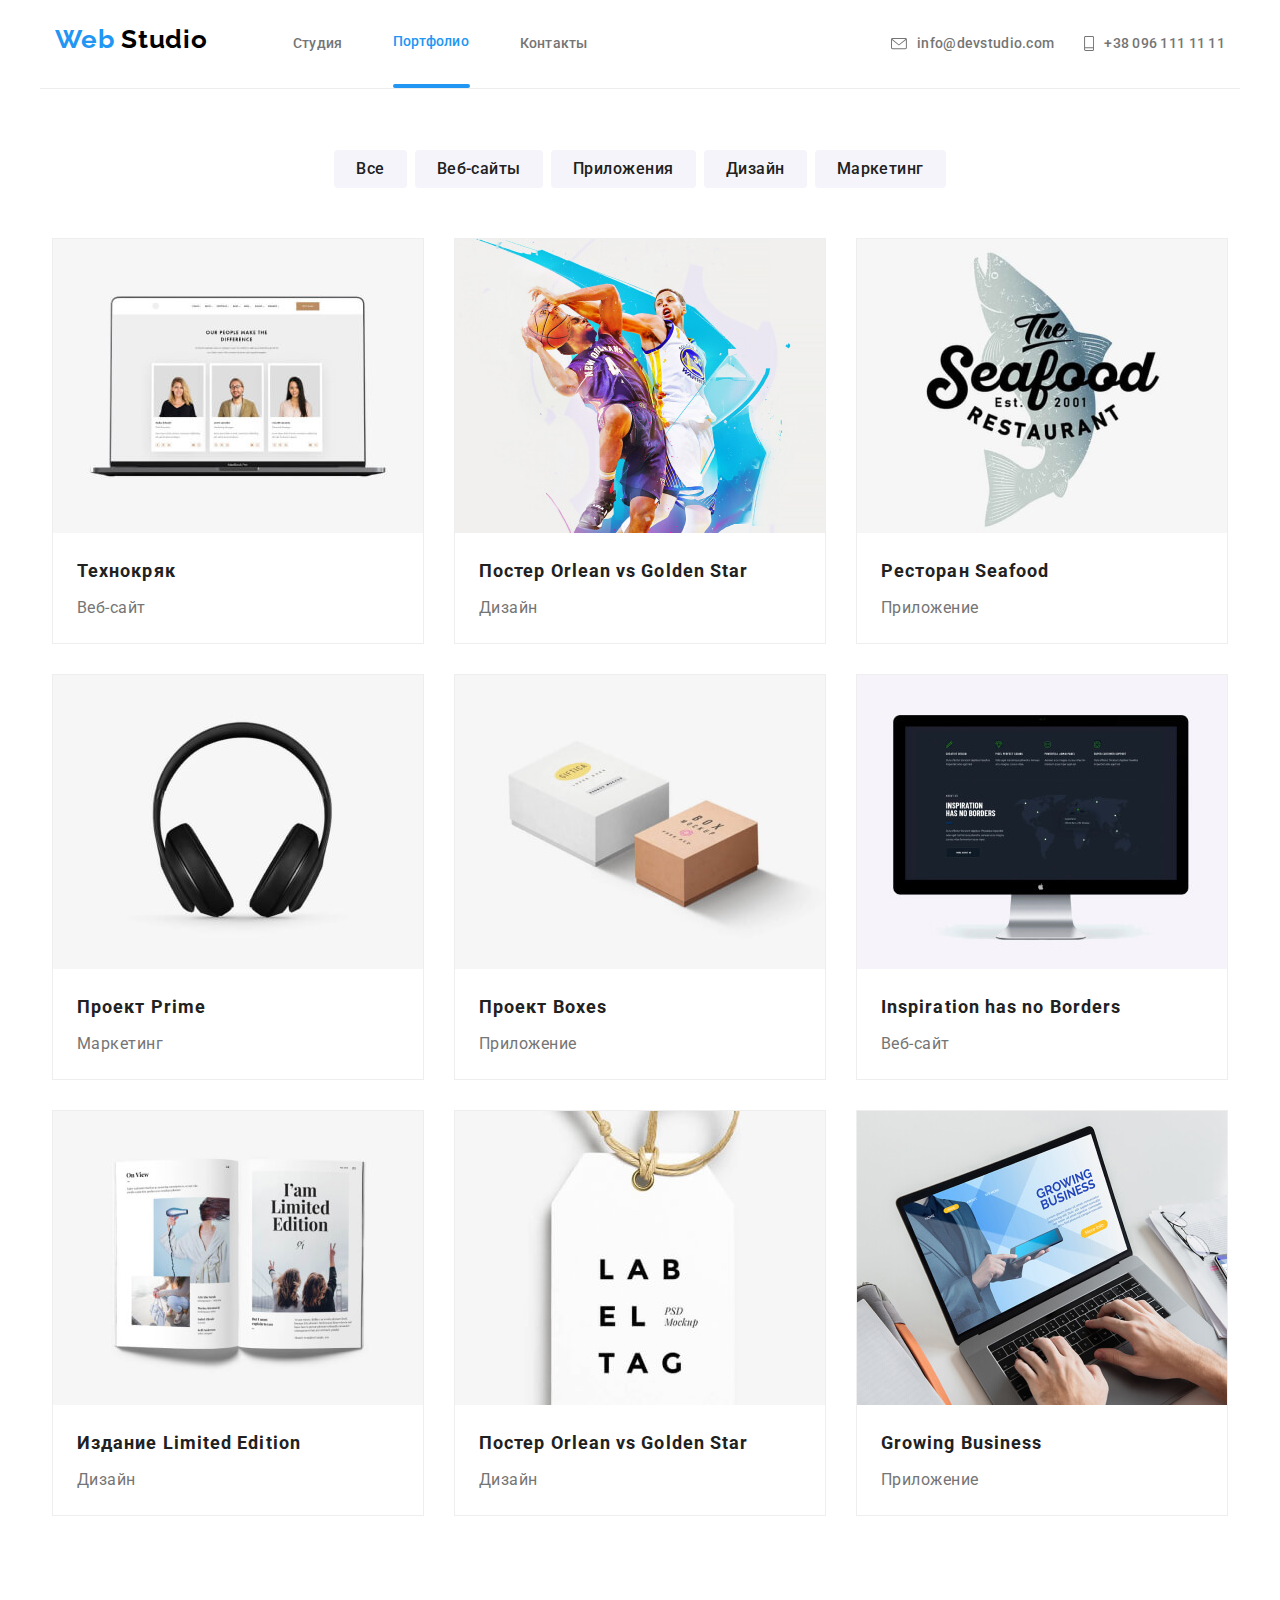
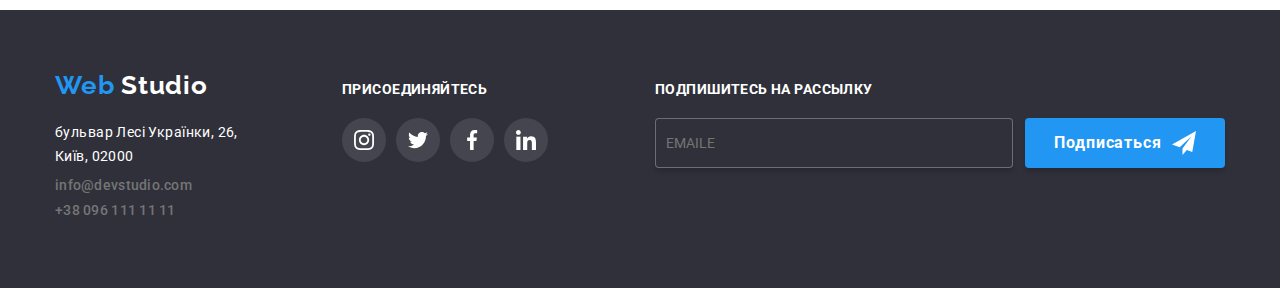
==== portfolio.html @ ce87b898 "Creating repositoty hw-08" ====
<!DOCTYPE html>
<html lang="en">
  <head>
    <meta charset="UTF-8" />
    <meta name="viewport" content="width=device-width, initial-scale=1.0" />
    <title>Document</title>
    <link
      href="https://fonts.googleapis.com/css2?family=Raleway:wght@700&family=Roboto:wght@400;500;700;900&display=swap"
      rel="stylesheet"
    />
    <link rel="stylesheet" href="./CSS/normalize.css" />
    <link rel="stylesheet" href="./CSS/maine.min.css" />
  </head>
  <body>
    <!--Шапка: Логотип, навігація, контакт email, тел-->
    <header>
      <!--навігація в шапці-->
      <div class="header-navigation">
        <nav class="navigation">
          <a
            class="header-logo link"
            aria-label="Логотип"
            href="./index.html"
            lang="en"
          >
            <span class="logo-web">Web</span> Studio</a
          >
          <ul class="navigation-list list">
            <li class="navigation-list-item">
              <a class="navigation-list-link link" href="./index.html"
                >Студия</a
              >
            </li>
            <li class="navigation-list-item navigation-line-portfolio">
              <a
                class="navigation-list-link link active"
                href="./portfolio.html"
                >Портфолио</a
              >
            </li>
            <li class="navigation-list-item">
              <a class="navigation-list-link link" href="#">Контакты</a>
            </li>
          </ul>
        </nav>

        <!--адреса контакт email, тел-->
        <div class="address-util">
          <address class="address">
            <ul class="address-list list">
              <li class="address-item">
                <a class="address-emaile link" href="mailto:info@devstudio.com">
                  <svg  class="address-emaile-svg" width="16" height="12">
                    <use href="./imeges/sprite.svg#icon-mail"></use>
                  </svg>info@devstudio.com</a
                ></a>
              </li> 
              <li class="address-item">
                <a class="address-tel link"href="tel:+380961111111"
                  > <svg class="address-tel-svg" width="10" height="15">
                    <use href="./imeges/sprite.svg#icon-phone-icon"  ></use>
                  </svg>+38 096 111 11 11</a
                >
              </li>
            </ul>
          </address>
        </div>
      </div>
    </header>
    <!--Портфоліо-->
    <main>
      <h1 hidden>Портфоліо</h1>
      <!--Портфоліо Кнопки навігації (ВСЕ,ВЕБ_САЙТ,Додатки,Дизайн,Маркетинг)-->
      <section class="div-portfolio-section">
        <!--<div>-->
        <h2 hidden>без значення</h2>
        <div class="portfolio-button">
          <nav>
            <ul class="portfolio-list-btn list">
              <li class="portfolio-list-item-btn">
                <button class="button-portfolio" type="button">Все</button>
              </li>
              <li class="portfolio-list-item-btn">
                <button class="button-portfolio" type="button">
                  Веб-сайты
                </button>
              </li>
              <li class="portfolio-list-item-btn">
                <button class="button-portfolio" type="button">
                  Приложения
                </button>
              </li>
              <li class="portfolio-list-item-btn">
                <button class="button-portfolio" type="button">Дизайн</button>
              </li>
              <li class="portfolio-list-item-btn">
                <button class="button-portfolio" type="button">
                  Маркетинг
                </button>
              </li>
            </ul>
          </nav>
        </div>
        <!--Портфоліо Список: (ВСЕ,ВЕБ_САЙТ,Додатки,Дизайн,Маркетинг) -->
        <div class="portfolio-div">
          <ul class="portfolio-list-works list">
            <li class="portfolio-works-item">
              <a class="portfolio-focus-item link" href="">
                <div class="effect-item-div">
                      <div class="effect-div">
                      <img class="img"
                      src="./imeges/Портфоліо/технокряк1.jpg"
                      alt="фото веб-сайту технокряк"
                      width="370"/>
                      <p class="text portfolio-effect-text">
                        Технокряк это современная площадка распространения
                        коронавируса. Компании используют эту платформу для цифрового
                        шпионажа и атак на защищённые сервера конкурентов.
                      </p>
                    </div>
                      <div class="portfolio-works-text">
                        <h3 class="portfolio-list-title">Технокряк</h3>
                        <p class="portfolio-text">Веб-сайт</p>
                      </div>
                </div>
              </a>
            </li>
            <li class="portfolio-works-item">
              <a class="portfolio-focus-item link" href="">
                <div class="effect-item-div">
                      <div class="effect-div">
                      <img class="img"
                      src="./imeges/Портфоліо/постер2.jpg"
                      alt="Фото постера баскетболістів"
                      width="370"/>
                      <p class="text portfolio-effect-text">
                        Технокряк это современная площадка распространения
                        коронавируса. Компании используют эту платформу для цифрового
                        шпионажа и атак на защищённые сервера конкурентов.
                      </p>
                    </div>
                      <div class="portfolio-works-text">
                  <h3 class="portfolio-list-title">Постер <span lang="en">Orlean vs Golden Star</span></h3>
                  <p class="portfolio-text">Дизайн</p>
                      </div>
                </div>
              </a>
            </li>
            <li class="portfolio-works-item">
              <a class="portfolio-focus-item link" href="">
                <div class="effect-item-div">
                      <div class="effect-div">
                      <img class="img"
                      src="./imeges/Портфоліо/ресторан3.jpg"
                      alt="фото веб-сайту технокряк"
                      width="370"/>
                      <p class="text portfolio-effect-text">
                        Технокряк это современная площадка распространения
                        коронавируса. Компании используют эту платформу для цифрового
                        шпионажа и атак на защищённые сервера конкурентов.
                      </p>
                    </div>
                      <div class="portfolio-works-text">
                  <h3 class="portfolio-list-title">
                    Ресторан <span lang="en">Seafood</span>
                  </h3>
                  <p class="portfolio-text">Приложение</p>
                </div>
                </div>
              </a>
            </li>
            <li class="portfolio-works-item">
              <a class="portfolio-focus-item link" href="">
                <div class="effect-item-div">
                      <div class="effect-div">
                      <img class="img"
                      src="./imeges/Портфоліо/prime4.jpg"
                      alt="фото веб-сайту технокряк"
                      width="370"/>
                      <p class="text portfolio-effect-text">
                        Технокряк это современная площадка распространения
                        коронавируса. Компании используют эту платформу для цифрового
                        шпионажа и атак на защищённые сервера конкурентов.
                      </p>
                    </div>
                      <div class="portfolio-works-text">
                  <h3 class="portfolio-list-title">
                    Проект <span lang="en">Prime</span>
                  </h3>
                  <p class="portfolio-text">Маркетинг</p>
                </div>

                </div>
              </a>
            </li>
            <li class="portfolio-works-item">
              <a class="portfolio-focus-item link" href="">
                <div class="effect-item-div">
                      <div class="effect-div">
                      <img class="img"
                      src="./imeges/Портфоліо/boxes5.jpg"
                      alt="фото веб-сайту технокряк"
                      width="370"/>
                      <p class="text portfolio-effect-text">
                        Технокряк это современная площадка распространения
                        коронавируса. Компании используют эту платформу для цифрового
                        шпионажа и атак на защищённые сервера конкурентов.
                      </p>
                    </div>
                <div class="portfolio-works-text">
                  <h3 class="portfolio-list-title">
                    Проект <span lang="en">Boxes</span>
                  </h3>
                  <p class="portfolio-text">Приложение</p>
                </div>
                </div>
              </a>
            </li>
            <li class="portfolio-works-item">
              <a class="portfolio-focus-item link" href="">
                <div class="effect-item-div">
                      <div class="effect-div">
                      <img class="img"
                      src="./imeges/Портфоліо/borders6.jpg"
                      alt="фото веб-сайту технокряк"
                      width="370"/>
                      <p class="text portfolio-effect-text">
                        Технокряк это современная площадка распространения
                        коронавируса. Компании используют эту платформу для цифрового
                        шпионажа и атак на защищённые сервера конкурентов.
                      </p>
                    </div>
                      <div class="portfolio-works-text">
                  <h3 class="portfolio-list-title" lang="en">
                    Inspiration has no Borders
                  </h3>
                  <p class="portfolio-text">Веб-сайт</p>
                </div>
                </div>
              </a>
            </li>
            <li class="portfolio-works-item">
              <a class="portfolio-focus-item link" href="">
                <div class="effect-item-div">
                      <div class="effect-div">
                      <img class="img"
                      src="./imeges/Портфоліо/limitededition7.jpg"
                      alt="фото веб-сайту технокряк"
                      width="370"/>
                      <p class="text portfolio-effect-text">
                        Технокряк это современная площадка распространения
                        коронавируса. Компании используют эту платформу для цифрового
                        шпионажа и атак на защищённые сервера конкурентов.
                      </p>
                    </div>
                      <div class="portfolio-works-text">
                  <h3 class="portfolio-list-title">
                    Издание <span lang="en">Limited Edition</span>
                  </h3>
                  <p class="portfolio-text">Дизайн</p>
                </div>
                </div>
              </a>
            </li>
            <li class="portfolio-works-item">
              <a class="portfolio-focus-item link" href="">
                <div class="effect-item-div">
                      <div class="effect-div">
                      <img class="img"
                      src="./imeges/Портфоліо/lab8.jpg"
                      alt="Фото постера баскетболістів"
                      width="370"/>
                      <p class="text portfolio-effect-text">
                        Технокряк это современная площадка распространения
                        коронавируса. Компании используют эту платформу для цифрового
                        шпионажа и атак на защищённые сервера конкурентов.
                      </p>
                    </div>
                      <div class="portfolio-works-text">
                  <h3 class="portfolio-list-title">Постер <span lang="en">Orlean vs Golden Star</span></h3>
                  <p class="portfolio-text">Дизайн</p>
                      </div>
                </div>
              </a>
            </li>
          <li class="portfolio-works-item">
              <a class="portfolio-focus-item link" href="">
                <div class="effect-item-div">
                      <div class="effect-div">
                      <img class="img"
                      src="./imeges/Портфоліо/growingbusiness9.jpg"
                      alt="Фото постера баскетболістів"
                      width="370"/>
                      <p class="text portfolio-effect-text">
                        Технокряк это современная площадка распространения
                        коронавируса. Компании используют эту платформу для цифрового
                        шпионажа и атак на защищённые сервера конкурентов.
                      </p>
                    </div>
                      <div class="portfolio-works-text">
                  <h3 class="portfolio-list-title" lang="en">
                    Growing Business
                  </h3>
                  <p class="portfolio-text">Приложение</p>
                      </div>
                </div>
              </a>
            </li>
          </ul>
        </div>
        <!--</div>-->
      </section>
    </main>
    <!--Footer: Лого, Адреса, Приєднуйтесь, Підписуйтесь-->
    <footer class="footer-container footer">
      <!--<div class="footer-container">-->
      <div class="footer-div-container">
        <div class="footer-div-address">
          <a
            class="footer-logo logo link"
            aria-label="Логотип"
            href="./index.html"
            lang="en"
          >
            <span class="logo-web">Web</span> Studio</a
          >
          <address>
            <ul class="list">
              <li>
                <a
                  class="footer-adres link"
                  href="https://goo.gl/maps/vcNtvVA37yMZbUhq6"
                  target="_blank"
                  >бульвар Лесі Українки, 26, Київ, 02000</a
                >
              </li>
              <li class="address-emaile-foote">
                <a class="address-emaile link" href="mailto:info@devstudio.com"
                  >info@devstudio.com</a
                >
              </li>
              <li>
                <a class="emaile address-tel link" href="tel:+380961111111"
                  >+38 096 111 11 11</a
                >
              </li>
            </ul>
          </address>
        </div>
        <div class="join-social-link">
          <b class="action">присоединяйтесь</b>
          <ul class="social-list list vidstan-icon-footer">
            <li class="social-list-item">
              <a
                class="solcial-link-item footer-icon-link link"
                aria-label="ссылка на инстаграм"
                href=""
              >
                <svg class="solcial-icon-svg" width="20px" height="20px">
                  <use href="./imeges/sprite.svg#icon-instagram"></use>
                </svg>
              </a>
            </li>
            <li class="social-list-item">
              <a
                class="solcial-link-item footer-icon-link link"
                aria-label="ссылка на твиттер" 
                href="#"
                ><svg class="solcial-icon-svg" width="20px" height="20px">
                  <use href="./imeges/sprite.svg#icon-twitter"></use>
                </svg></a>
            </li>
            <li class="social-list-item">
              <a
                class="solcial-link-item footer-icon-link link"
                aria-label="ссылка на фейсбук" 
                href="#"
                ><svg class="solcial-icon-svg" width="20px" height="20px">
                  <use href="./imeges/sprite.svg#icon-facebook"></use>
                </svg></a>
            </li>
            <li class="social-list-item">
              <a
                class="solcial-link-item footer-icon-link link"
                aria-label="ссылка на линкедин" 
                href="#"
                ><svg class="solcial-icon-svg" width="20px" height="20px">
                  <use href="./imeges/sprite.svg#icon-linkedin"></use>
                </svg></a>
            </li>
          </ul>
        </div>
        <div class="sign-up">
          <b class="action">Подпишитесь на рассылку</b>
          <div class="imput">
            <input
              type="text"
              name="email"
              class="footer-actions-input-text-emaile"
              placeholder="EMAILE"
            />
            <button class="footter-button button" type="submit">
              Подписаться 
              <svg class="solcial-icon-svg plane-icon-send" width="24px" height="24px">
                <use href="./imeges/sprite.svg#icon-planeiconsend"></use>
              </svg>
            </button>
          </div>
        </div>
      </div>
      <!--</div>-->
    </footer>
  </body>
</html>
---- CSS/maine.min.css ----
/*! normalize.css v8.0.1 | MIT License | github.com/necolas/normalize.css */html{line-height:1.15;-webkit-text-size-adjust:100%}body{margin:0}main{display:block}h1{font-size:2em;margin:0.67em 0}hr{box-sizing:content-box;height:0;overflow:visible}pre{font-family:monospace, monospace;font-size:1em}a{background-color:transparent}abbr[title]{border-bottom:none;text-decoration:underline;text-decoration:underline dotted}b,strong{font-weight:bolder}code,kbd,samp{font-family:monospace, monospace;font-size:1em}small{font-size:80%}sub,sup{font-size:75%;line-height:0;position:relative;vertical-align:baseline}sub{bottom:-0.25em}sup{top:-0.5em}img{border-style:none}button,input,optgroup,select,textarea{font-family:inherit;font-size:100%;line-height:1.15;margin:0}button,input{overflow:visible}button,select{text-transform:none}button,[type="button"],[type="reset"],[type="submit"]{-webkit-appearance:button}button::-moz-focus-inner,[type="button"]::-moz-focus-inner,[type="reset"]::-moz-focus-inner,[type="submit"]::-moz-focus-inner{border-style:none;padding:0}button:-moz-focusring,[type="button"]:-moz-focusring,[type="reset"]:-moz-focusring,[type="submit"]:-moz-focusring{outline:1px dotted ButtonText}fieldset{padding:0.35em 0.75em 0.625em}legend{box-sizing:border-box;color:inherit;display:table;max-width:100%;padding:0;white-space:normal}progress{vertical-align:baseline}textarea{overflow:auto}[type="checkbox"],[type="radio"]{box-sizing:border-box;padding:0}[type="number"]::-webkit-inner-spin-button,[type="number"]::-webkit-outer-spin-button{height:auto}[type="search"]{-webkit-appearance:textfield;outline-offset:-2px}[type="search"]::-webkit-search-decoration{-webkit-appearance:none}::-webkit-file-upload-button{-webkit-appearance:button;font:inherit}details{display:block}summary{display:list-item}template{display:none}[hidden]{display:none}html{box-sizing:border-box}*{border:none}*,*::before,*::after{box-sizing:inherit}*:hover,*:focus{transition:all 250ms linear}body{background-color:#ffffff;font-family:"Roboto",sans-serif;font-size:14px;color:#212121}ul{margin:0px;padding:0px}li{border:none}h1,h2,h3,h4,h5,h6{margin:0px}p{margin:0px}img{display:block}img{border:none}input,textarea{border:1px solid rgba(33,33,33,0.2);padding:unset;box-sizing:border-box;border-radius:4px;cursor:pointer}textarea{padding:15px}input:focus,textarea:focus{outline-color:#2196F3}.link{display:block;text-decoration:none}.list{list-style:none}.logo{font-weight:700;font-size:26px;line-height:1.19;letter-spacing:0.03em;color:#000000;transition:all 250ms linear}.img{display:block}.form{position:fixed;left:0;top:0;display:flex;justify-content:center;align-items:center;width:100%;height:100%;background-color:rgba(0,0,0,0.2);z-index:100}.modal-form{position:relative;padding:40px;width:528px;height:581px;background:#FFFFFF;box-shadow:0px 1px 3px rgba(0,0,0,0.12),0px 1px 1px rgba(0,0,0,0.14),0px 2px 1px rgba(0,0,0,0.2);border-radius:4px;display:flex;flex-direction:column;align-items:center;animation-name:modal-form-animation}.form-title{font-family:Roboto;font-style:normal;font-weight:bold;font-size:20px;line-height:23px;text-align:center;letter-spacing:0.03em;color:#212121;margin-bottom:30px}.form-input{padding-left:41px}.modal-form-list{width:448px}.modal-form-list:not(:last-child){margin-bottom:28px}.modal-form-list:last-child{margin-bottom:20px}.modal-form-list input{height:40px}.modal-form-list textarea{height:120px}.form-label{position:absolute;top:12px;left:42px;transition:250ms linear}.modal-form-list{position:relative}.form-svg{position:absolute;top:12px;left:19px;fill:#212121;transition:250ms linear}.form-svg{transition:250ms cubic-bezier(0.4, 0, 0.2, 1)}.label-comment{position:absolute;top:12px;left:16px;transition:250ms linear}.form-label{position:absolute;top:12px;left:42px;transition:250ms linear}.input-modal{width:100%;margin-right:auto;margin-left:auto}.form-accept{display:flex;align-items:center;display:flex;text-align:center;justify-content:center;margin-bottom:20px}.form-mark{margin-right:8px}.form-mark-text{font-family:Roboto;font-style:normal;font-weight:normal;font-size:14px;line-height:1.71;letter-spacing:0.03em;color:#757575}.btn-form{padding:10px 55px;background:#2196F3;box-shadow:0px 4px 4px rgba(0,0,0,0.15);border-radius:4px;font-family:Roboto;font-style:normal;font-weight:bold;font-size:16px;line-height:30px;display:flex;align-items:center;text-align:center;letter-spacing:0.06em;margin-right:auto;margin-left:auto;color:#FFFFFF;cursor:pointer}.btn-close{display:flex;position:absolute;height:30px;width:30px;top:14px;right:14px;border-color:#000000;background:#FFFFFF;border:1px solid rgba(0,0,0,0.1);box-sizing:border-box;border-radius:50px;justify-content:center;align-items:center;cursor:pointer;transition:250ms cubic-bezier(0.4, 0, 0.2, 1)}.btn-close:hover .close-svg,.btn-close:focus .close-svg{fill:#2196F3;transition:250ms linear}.close-svg{background-size:contain}.modal-form-list:hover .form-svg{fill:#2196F3;box-sizing:12px}.modal-form-list:hover input,.modal-form-list:hover textarea{border-color:#2196F3}.textarea-comment{padding:15px}.modal-form-list:hover label{color:#2196F3;top:-20px;left:16px}.form-input:focus+.form-label,.textarea-comment:focus+.label-comment,.form-input:not(:placeholder-shown)+.form-label,.textarea-comment:not(:placeholder-shown)+.label-comment{color:#2196F3;top:-20px;left:16px;box-sizing:12px}.form-input:focus ~ .form-svg{fill:#2196F3}.is-hidden{top:200px;visibility:hidden;opacity:0;pointer-events:none;transition:250ms cubic-bezier(0.4, 0, 0.2, 1)}.header-logo{font-family:"Raleway",sans-serif;font-weight:700;font-size:26px;line-height:1.19;letter-spacing:0.03em;color:#000000;margin-right:85px}.header-logo:hover,.header-logo:focus{color:#2196f3}.header-navigation{width:1200px;padding-left:15px;padding-right:15px;margin-left:auto;margin-right:auto;border-bottom:1px solid #ececec;align-items:center;justify-content:space-between;display:flex}.logo-web{color:#2196f3}.navigation-list-link,.address-tel,.address-emaile{font-weight:500;font-size:14px;font-style:normal;line-height:1.14;letter-spacing:0.02em;color:#757575}.address-tel,.address-emaile{display:flex;align-items:center;fill:#757575}.address-emaile:hover,.address-emaile:focus{color:#2196f3}.address-emaile:hover svg,.address-emaile:focus svg{fill:#2196f3}.address-tel:hover,.address-tel:focus{color:#2196f3}.address-tel:hover svg,.address-tel:focus svg{fill:#2196f3}.active{color:#2196f3}.navigation-line-studio::after{display:block;background-color:#2196f3;width:47px;height:4px;content:"";border-radius:2px;transition:all 250ms linear}.navigation-list-link{padding-top:34px;padding-bottom:34px}.navigation-list-link:hover,.navigation-list-link:focus{color:#2196f3}.navigation{display:flex;align-items:baseline}.navigation-list,.address-util,.address-list{display:flex;align-items:center}.navigation-list-item:not(:last-child){margin-right:50px}.address-item{display:flex;align-items:center}.address-item svg{margin-right:10px}.address-item:not(:last-child){margin-right:30px}.decorative-img{background-image:linear-gradient(to bottom, rgba(47,48,58,0.8), rgba(47,48,58,0.8)),url(../imeges/Header-img/Headerimg.jpg);max-width:1600px;height:600px;background-repeat:no-repeat;margin-right:auto;margin-left:auto}.container-h1{flex-grow:1;display:block;align-items:center;width:1200px;padding-left:15px;padding-right:15px;padding-top:200px;padding-bottom:200px;margin-left:auto;margin-right:auto}.container-h1 .maine-taitle{margin-bottom:30px;font-weight:900;font-size:44px;line-height:1.36;text-align:center;letter-spacing:0.06em;text-transform:uppercase;color:#fff}.container-h1 .button{margin-left:auto;margin-right:auto;margin:auto;display:flex;width:200px;height:50px;padding-top:0px;padding-bottom:00px;background:#2196f3;box-shadow:0px 4px 4px rgba(0,0,0,0.15);border-radius:4px;cursor:pointer;border:none;transition:all 250ms linear}.container-h1 .button:hover,.container-h1 .button:focus{background-color:#7ec0f7}.h1-slaider{background:rgba(47,48,58,0.8)}.text-button{font-weight:700;font-size:16px;line-height:1.88;letter-spacing:0.06em;display:flex;align-items:center;text-align:center;color:#fff;margin-left:auto;margin-right:auto;padding-top:10px;padding-bottom:10px}.satandards-items{font-weight:700;font-size:14px;line-height:1.14;letter-spacing:0.03em;text-transform:uppercase;margin-left:auto;margin-right:auto;margin-bottom:10px;color:--title-light-theme-color}.second-title{font-weight:700;font-size:36px;line-height:1.16;text-align:center;letter-spacing:0.03em;margin-bottom:50px;color:#212121}.standards-br-svg{display:inline-block;height:120px;width:270px;margin-bottom:30px;background-color:#f5f4fa}.standards-br-svg{display:flex;align-items:center;justify-content:center}.standards{padding-top:94px;padding-bottom:47px;width:1200px;padding-left:15px;padding-right:15px;margin-left:auto;margin-right:auto}.text{font-weight:400;font-size:14px;line-height:1.71;letter-spacing:0.03em;color:#757575;width:270px}.list-standards{display:flex}.standards-list-item:not(:last-child){margin-right:30px}.standards-img{width:270px;height:120px;left:215px;top:774px;background:#f5f4fa;border-radius:4px;padding:25px 100px;margin-bottom:30px}.projects-satandards-items{padding-top:27px;padding-bottom:27px;background:rgba(47,48,58,0.8);text-align:center;text-transform:uppercase;color:#fff}.studio-effect-text-div{position:relative;overflow:hidden}.studio-effect-text{position:absolute;bottom:0%;left:0%;width:370px;height:70px;padding-top:27px;padding-bottom:27px;padding-left:83px;padding-right:82px;font-family:Roboto;font-style:normal;font-weight:600;font-size:14px;line-height:1.14;text-align:center;letter-spacing:0.03em;text-transform:uppercase;color:#fff;opacity:1;transition:all 250ms linear}.projects{width:1200px;padding-top:47px;padding-bottom:94px;padding-left:15px;padding-right:15px;margin-left:auto;margin-right:auto}.projects .list{display:flex}.list-img:not(:last-child){margin-right:30px}.manager-name{font-weight:500;font-size:16px;line-height:1.19;text-align:center;letter-spacing:0.03em;color:#212121;margin-bottom:10px}.profesion{font-weight:normal;font-size:16px;line-height:1.19;text-align:center;letter-spacing:0.03em;color:#757575}.solcial-link-item{display:block;width:44px;height:44px;padding:12px;border-radius:50%;cursor:pointer;transition:all 250ms linear}.solcial-link-item:hover,.solcial-link-item:focus{background-color:#2196f3}.solcial-link-item:hover .solcial-icon-svg,.solcial-link-item:focus{fill:#fff}.solcial-link-item:focus .solcial-icon-svg{fill:#fff}.solcial-icon-svg{fill:#afb1b8}.our-team-section{background:#f5f4fa}.our-team-section .our-team{width:1200px;padding-top:94px;padding-bottom:94px;padding-right:15px;padding-left:15px;margin-right:auto;margin-left:auto}.our-team-section .our-team-list{display:flex}.our-team-list-item{width:270px;background:#ffffff;box-shadow:0px 2px 1px rgba(0,0,0,0.2),0px 1px 1px rgba(0,0,0,0.14),0px 1px 3px rgba(0,0,0,0.12);border-radius:0px 0px 4px 4px}.our-team-list-item:not(:last-child){margin-right:30px}.our-team-list-item img{margin-bottom:0px}.our-team-list-container{background-color:#ffffff;border-radius:0px 0px 4px 4px;padding-top:30px;padding-bottom:24px}.social-list{display:flex;margin-top:16px;margin-right:32px;margin-left:32px}.social-list-item:not(:last-child){margin-right:10px}.regular-customers{width:1200px;padding-top:94px;padding-bottom:94px;padding-left:15px;padding-right:15px;margin-left:auto;margin-right:auto}.regular-customers svg{fill:#afb1b8;transition:all 250ms linear}.regular-customers-list-item{display:flex}.regular-customers-list-item li{width:170px;height:90px;border:1px solid #afb1b8;border-radius:4px;display:flex;align-items:center;justify-content:center}.regular-customers-list-item li:not(:last-child){margin-right:30px}.regular-customers-dr{border:1px solid #afb1b8;border-radius:4px;display:flex;align-items:center;justify-content:center;width:170px;height:90px;transition:all 250ms linear}.regular-customers-dr:hover,.regular-customers-dr:focus{border-color:#2196f3}.regular-customers-dr:hover .regular-customers-svg,.regular-customers-dr:focus .regular-customers-svg{fill:#2196f3}.regular-customers-link:focus .regular-customers-dr{border-color:#2196f3}.regular-customers-link:focus .regular-customers-svg{fill:#2196f3}.div-portfolio-section{width:1176px;padding-top:61px;padding-bottom:94px;padding-right:15px;padding-left:15px;margin-right:auto;margin-left:auto;box-sizing:content-box}.portfolio-button{margin-bottom:50px}.portfolio-list-btn{display:flex;justify-content:center}.portfolio-list-item-btn:not(:last-child){margin-right:8px}.portfolio-list-works{display:flex;flex-wrap:wrap}.portfolio-works-item{width:372px;margin-right:30px;margin-bottom:30px;background:#ffffff;border:1px solid #eeeeee;box-sizing:border-box}.portfolio-works-item a:hover,.portfolio-works-item a:focus{box-shadow:1px 4px 6px rgba(0,0,0,0.16),0px 4px 4px rgba(0,0,0,0.06),0px 1px 1px rgba(0,0,0,0.12)}.portfolio-works-item:nth-child(3n){margin-right:0px}.portfolio-works-item:nth-last-child(-n+3){margin-bottom:0px}.portfolio-works-text{padding-top:20px;padding-right:24px;padding-bottom:20px;padding-left:24px}.navigation-line-portfolio::after{display:block;background-color:#2196f3;width:77px;height:4px;content:"";border-radius:2px;transition:all 250ms linear}.portfolio-effect-text{position:absolute;top:100%;left:0%;width:100%;height:100%;padding-top:63px;padding-bottom:63px;padding-left:24px;padding-right:24px;font-family:Roboto;font-style:normal;font-weight:normal;font-size:18px;line-height:1.56;letter-spacing:0.03em;opacity:0;transition:all 250ms linear;color:#fff}.effect-div{position:relative;overflow:hidden}.effect-item-div:hover .portfolio-effect-text{opacity:1;top:0;background-color:rgba(33,150,243,0.9)}.portfolio-focus-item:focus .portfolio-effect-text{opacity:1;top:0;background-color:rgba(33,150,243,0.9)}.button-portfolio{font-weight:500;font-size:16px;line-height:1.63;text-align:center;letter-spacing:0.03em;border:none;background:#f5f4fa;border-radius:4px;color:#212121;transition:all 250ms linear;cursor:pointer;padding-top:6px;padding-right:22px;padding-bottom:6px;padding-left:22px}.button-portfolio:hover,.button-portfolio:focus{color:#fff;background-color:#2196f3;box-shadow:0px 4px 4px rgba(0,0,0,0.25)}.portfolio-list-title{font-weight:700;font-size:18px;line-height:2;letter-spacing:0.06em;margin-bottom:4px;color:#212121}.portfolio-text{font-weight:400;font-size:16px;line-height:30px;letter-spacing:0.03em;color:#757575}.portfolio-item .text{font-size:18px;line-height:1.56;letter-spacing:0.03em;color:#ffffff}.footer-container{background:#2f303a}.footer-container .footer-logo{margin-bottom:20px}.footer-container .footer-div-container{width:1200px;padding-top:60px;padding-bottom:60px;padding-left:15px;padding-right:15px;margin-left:auto;margin-right:auto;align-items:baseline;display:flex}.footer-container .footer-div-address{display:flex;flex-direction:column;margin-right:69px}.footer-container .footer-adres{font-style:normal;font-weight:normal;font-size:14px;margin-bottom:9px;line-height:1.71;letter-spacing:0.03em;color:#fff}.footer-container .footer-adres:hover,.footer-container .footer-adres:focus{color:#2196f3}.footer-container a{margin-bottom:9px}.footer-social-list{display:flex;margin-top:20px}.join-social-link{margin-right:94px}.join-social-link ul{margin-left:0px;margin-right:0px}.join-social-link .solcial-icon-svg{fill:#fff}.action{display:block;width:219px;height:16px;margin-bottom:20px}.sign-up{width:570px;height:86px;margin-left:auto}.imput{display:flex}.imput .footer-actions-input-text-emaile{width:358px;height:50px;left:815px;top:2779px;border:1px solid rgba(255,255,255,0.3);box-sizing:border-box;box-shadow:0px 4px 4px rgba(0,0,0,0.15);border-radius:4px;background:#2f303a;margin-right:12px;padding:10px;color:rgba(255,255,255,0.6);cursor:pointer}.imput .footter-button{width:200px;height:50px;left:1185px;top:2779px;background:#2196f3;box-shadow:0px 4px 4px rgba(0,0,0,0.15);border-radius:4px;display:flex;align-items:center;justify-content:center}.imput .button{font-weight:700;font-size:16px;line-height:1.87;display:flex;align-items:center;text-align:center;letter-spacing:0.06em;border:none;box-shadow:0px 4px 4px rgba(0,0,0,0.15);border-radius:4px;color:#fff;background:#2196f3}.imput .button:hover,.imput .button:focus{background-color:#7ec0f7}.imput .plane-icon-send{margin-left:10px}.footer-icon-link{display:inline-block;height:44px;width:44px;background-color:rgba(255,255,255,0.1);background-size:20px;background-repeat:no-repeat;background-position:center;border-radius:50%;cursor:pointer}.footer-container .logo-Web{color:#2196f3}.footer-container .logo{font-family:"Raleway",sans-serif;color:#ffffff}.footer-container .logo:hover,.footer-container .logofocus{color:#2196f3}.action{font-weight:700;font-size:14px;line-height:1.14;letter-spacing:0.03em;text-transform:uppercase;color:#fff}.action:hover,.action:focus{color:#2196f3}
/*# sourceMappingURL=maine.min.css.map */
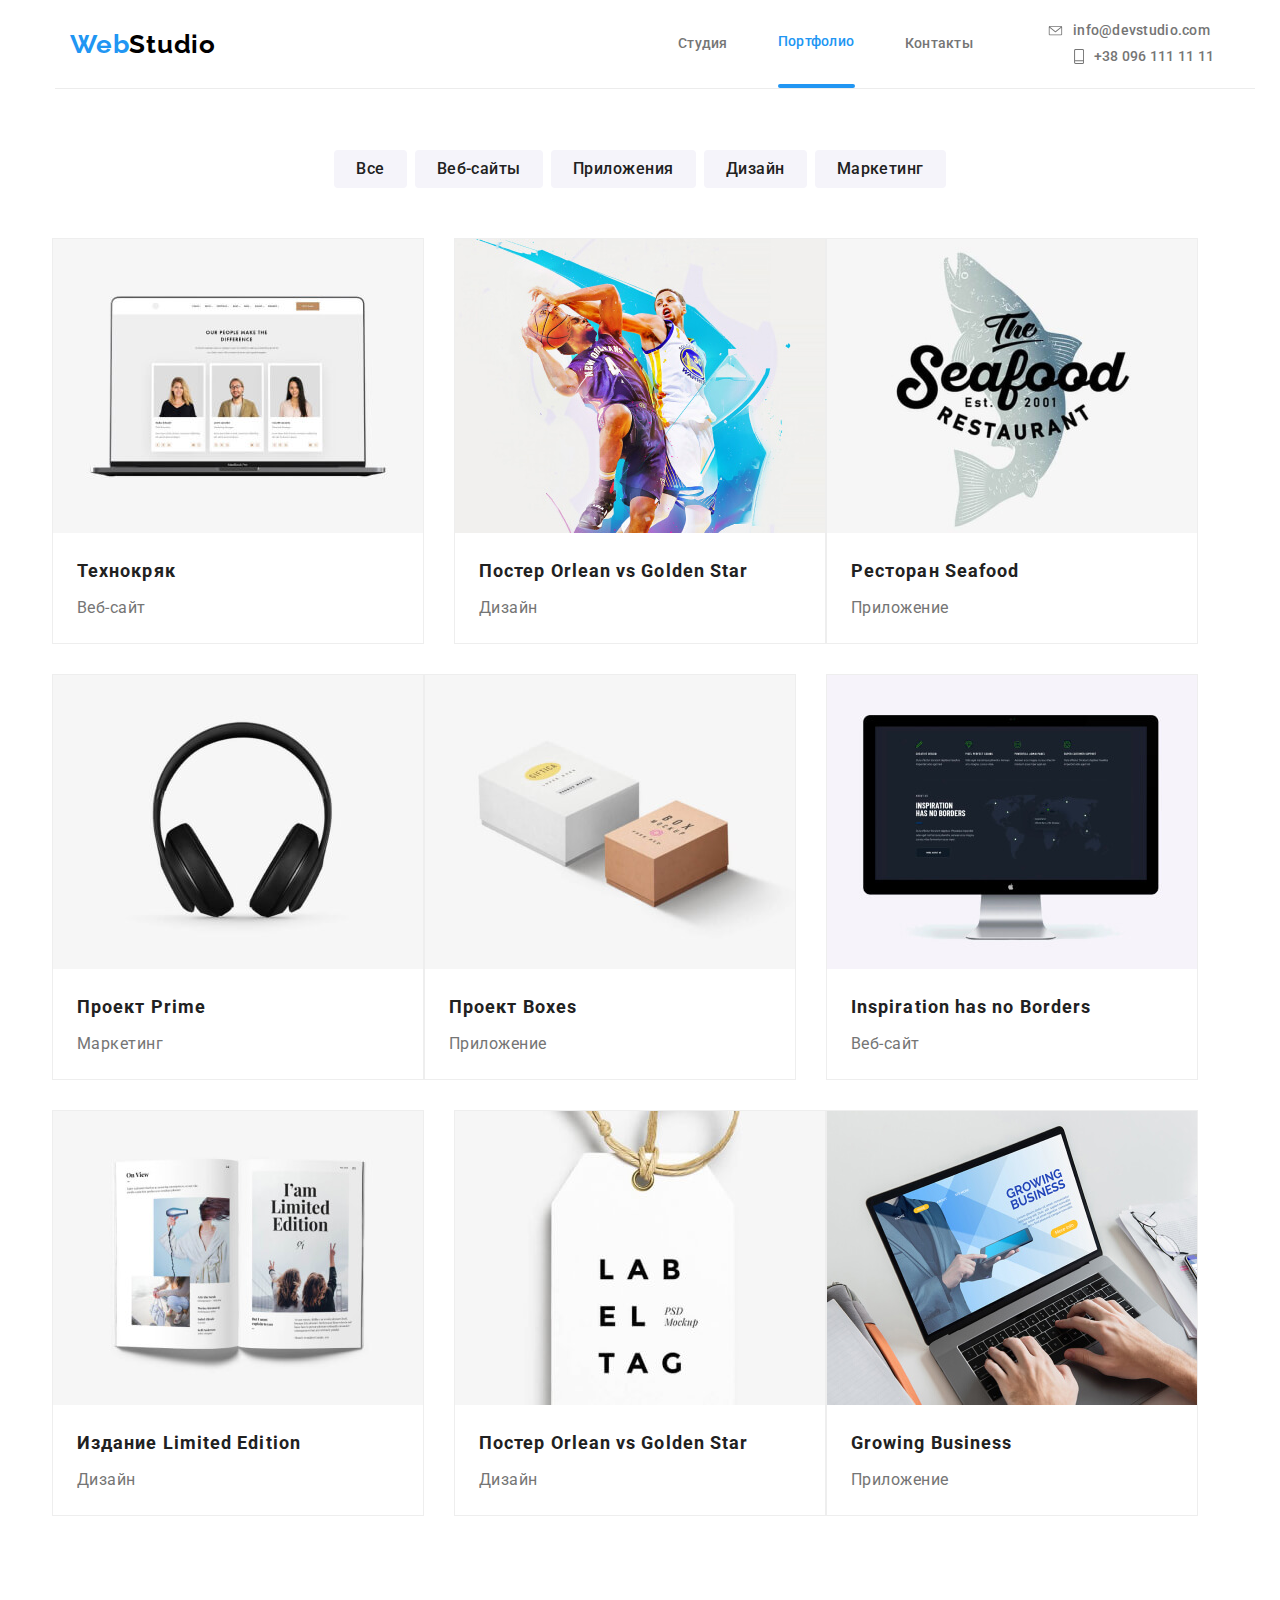
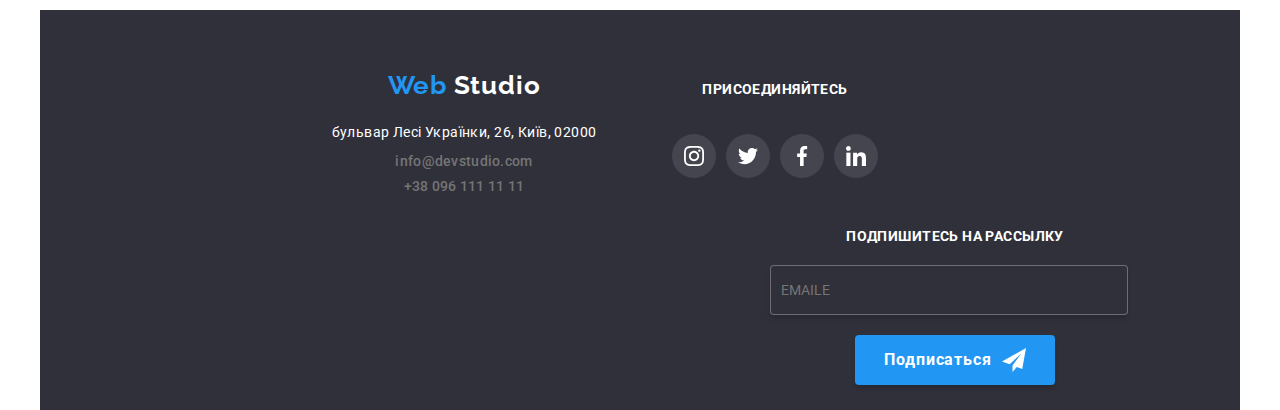
==== commit 2fe0fb41: "prabobli don" ====
--- a/portfolio.html
+++ b/portfolio.html
@@ -10,21 +10,34 @@
     />
     <link rel="stylesheet" href="./CSS/normalize.css" />
     <link rel="stylesheet" href="./CSS/maine.min.css" />
+    <style>
+      html {overflow-x: hidden;}
+  </style>
   </head>
   <body>
     <!--Шапка: Логотип, навігація, контакт email, тел-->
-    <header>
+
+    <header class="container">
       <!--навігація в шапці-->
       <div class="header-navigation">
+        <div class="logo-container">
+        <a
+        class="header-logo link"
+        aria-label="Логотип"
+        href="./index.html"
+        lang="en"
+       >
+        <span class="logo-web">Web</span> Studio</a
+       >
+      </div>
+      <button type="button" class="menu-btn" aria-expanded="true" aria-controls="menu-wrapper" data-menu-button>
+        <svg width="40" height="40">
+          <use class="icon-burger" href="./imeges/sprite.svg#icon-icon-menu-burger"></use>
+          <use class="icon-close" href="./imeges/sprite.svg#icon-close-burger"></use>
+        </svg>
+      </button>
+      <div class="menu-wrapper" data-menu>
         <nav class="navigation">
-          <a
-            class="header-logo link"
-            aria-label="Логотип"
-            href="./index.html"
-            lang="en"
-          >
-            <span class="logo-web">Web</span> Studio</a
-          >
           <ul class="navigation-list list">
             <li class="navigation-list-item">
               <a class="navigation-list-link link" href="./index.html"
@@ -32,9 +45,7 @@
               >
             </li>
             <li class="navigation-list-item navigation-line-portfolio">
-              <a
-                class="navigation-list-link link active"
-                href="./portfolio.html"
+              <a class="navigation-list-link link active" href="./portfolio.html"
                 >Портфолио</a
               >
             </li>
@@ -49,24 +60,29 @@
           <address class="address">
             <ul class="address-list list">
               <li class="address-item">
-                <a class="address-emaile link" href="mailto:info@devstudio.com">
-                  <svg  class="address-emaile-svg" width="16" height="12">
+                <a class="address-emaile link" href="mailto:info@devstudio.com"
+                  ><svg class="address-emaile-svg" width="15" height="10">
                     <use href="./imeges/sprite.svg#icon-mail"></use>
-                  </svg>info@devstudio.com</a
-                ></a>
-              </li> 
+                  </svg>
+                  info@devstudio.com</a
+                >
+              </li>
               <li class="address-item">
-                <a class="address-tel link"href="tel:+380961111111"
-                  > <svg class="address-tel-svg" width="10" height="15">
-                    <use href="./imeges/sprite.svg#icon-phone-icon"  ></use>
-                  </svg>+38 096 111 11 11</a
+                <a class="address-tel link" href="tel:+380961111111"
+                  ><svg class="address-tel-svg" width="10" height="15">
+                    <use href="./imeges/sprite.svg#icon-phone-icon"></use>
+                  </svg>
+                  +38 096 111 11 11</a
                 >
               </li>
             </ul>
           </address>
         </div>
       </div>
+      </div>
     </header>
+
+   
     <!--Портфоліо-->
     <main>
       <h1 hidden>Портфоліо</h1>
@@ -312,7 +328,7 @@
       </section>
     </main>
     <!--Footer: Лого, Адреса, Приєднуйтесь, Підписуйтесь-->
-    <footer class="footer-container footer">
+    <footer class="footer-container footer container">
       <!--<div class="footer-container">-->
       <div class="footer-div-container">
         <div class="footer-div-address">
@@ -324,7 +340,7 @@
           >
             <span class="logo-web">Web</span> Studio</a
           >
-          <address>
+          <address class="footer-address">
             <ul class="list">
               <li>
                 <a
@@ -334,7 +350,7 @@
                   >бульвар Лесі Українки, 26, Київ, 02000</a
                 >
               </li>
-              <li class="address-emaile-foote">
+              <li class="address-emaile-footer">
                 <a class="address-emaile link" href="mailto:info@devstudio.com"
                   >info@devstudio.com</a
                 >
@@ -364,34 +380,32 @@
             <li class="social-list-item">
               <a
                 class="solcial-link-item footer-icon-link link"
-                aria-label="ссылка на твиттер" 
+                aria-label="ссылка на твиттер"
                 href="#"
                 ><svg class="solcial-icon-svg" width="20px" height="20px">
-                  <use href="./imeges/sprite.svg#icon-twitter"></use>
-                </svg></a>
+                  <use href="./imeges/sprite.svg#icon-twitter"></use></svg></a>
             </li>
             <li class="social-list-item">
               <a
                 class="solcial-link-item footer-icon-link link"
-                aria-label="ссылка на фейсбук" 
+                aria-label="ссылка на фейсбук"
                 href="#"
                 ><svg class="solcial-icon-svg" width="20px" height="20px">
-                  <use href="./imeges/sprite.svg#icon-facebook"></use>
-                </svg></a>
+                  <use href="./imeges/sprite.svg#icon-facebook"></use></svg></a>
             </li>
             <li class="social-list-item">
               <a
                 class="solcial-link-item footer-icon-link link"
-                aria-label="ссылка на линкедин" 
+                aria-label="ссылка на линкедин"
                 href="#"
                 ><svg class="solcial-icon-svg" width="20px" height="20px">
-                  <use href="./imeges/sprite.svg#icon-linkedin"></use>
-                </svg></a>
+                  <use href="./imeges/sprite.svg#icon-linkedin"></use></svg></a>
             </li>
           </ul>
         </div>
         <div class="sign-up">
           <b class="action">Подпишитесь на рассылку</b>
+          <form class="imput-footer">
           <div class="imput">
             <input
               type="text"
@@ -400,15 +414,22 @@
               placeholder="EMAILE"
             />
             <button class="footter-button button" type="submit">
-              Подписаться 
-              <svg class="solcial-icon-svg plane-icon-send" width="24px" height="24px">
+              Подписаться
+              <svg
+                class="effect-div plane-icon-send"
+                width="24px"
+                height="24px"
+              >
                 <use href="./imeges/sprite.svg#icon-planeiconsend"></use>
               </svg>
             </button>
+          </form>
           </div>
         </div>
       </div>
-      <!--</div>-->
     </footer>
+
+    <script src="./js/menu.js"></script>
+
   </body>
 </html>
--- a/CSS/maine.min.css
+++ b/CSS/maine.min.css
@@ -1,2 +1,2 @@
-/*! normalize.css v8.0.1 | MIT License | github.com/necolas/normalize.css */html{line-height:1.15;-webkit-text-size-adjust:100%}body{margin:0}main{display:block}h1{font-size:2em;margin:0.67em 0}hr{box-sizing:content-box;height:0;overflow:visible}pre{font-family:monospace, monospace;font-size:1em}a{background-color:transparent}abbr[title]{border-bottom:none;text-decoration:underline;text-decoration:underline dotted}b,strong{font-weight:bolder}code,kbd,samp{font-family:monospace, monospace;font-size:1em}small{font-size:80%}sub,sup{font-size:75%;line-height:0;position:relative;vertical-align:baseline}sub{bottom:-0.25em}sup{top:-0.5em}img{border-style:none}button,input,optgroup,select,textarea{font-family:inherit;font-size:100%;line-height:1.15;margin:0}button,input{overflow:visible}button,select{text-transform:none}button,[type="button"],[type="reset"],[type="submit"]{-webkit-appearance:button}button::-moz-focus-inner,[type="button"]::-moz-focus-inner,[type="reset"]::-moz-focus-inner,[type="submit"]::-moz-focus-inner{border-style:none;padding:0}button:-moz-focusring,[type="button"]:-moz-focusring,[type="reset"]:-moz-focusring,[type="submit"]:-moz-focusring{outline:1px dotted ButtonText}fieldset{padding:0.35em 0.75em 0.625em}legend{box-sizing:border-box;color:inherit;display:table;max-width:100%;padding:0;white-space:normal}progress{vertical-align:baseline}textarea{overflow:auto}[type="checkbox"],[type="radio"]{box-sizing:border-box;padding:0}[type="number"]::-webkit-inner-spin-button,[type="number"]::-webkit-outer-spin-button{height:auto}[type="search"]{-webkit-appearance:textfield;outline-offset:-2px}[type="search"]::-webkit-search-decoration{-webkit-appearance:none}::-webkit-file-upload-button{-webkit-appearance:button;font:inherit}details{display:block}summary{display:list-item}template{display:none}[hidden]{display:none}html{box-sizing:border-box}*{border:none}*,*::before,*::after{box-sizing:inherit}*:hover,*:focus{transition:all 250ms linear}body{background-color:#ffffff;font-family:"Roboto",sans-serif;font-size:14px;color:#212121}ul{margin:0px;padding:0px}li{border:none}h1,h2,h3,h4,h5,h6{margin:0px}p{margin:0px}img{display:block}img{border:none}input,textarea{border:1px solid rgba(33,33,33,0.2);padding:unset;box-sizing:border-box;border-radius:4px;cursor:pointer}textarea{padding:15px}input:focus,textarea:focus{outline-color:#2196F3}.link{display:block;text-decoration:none}.list{list-style:none}.logo{font-weight:700;font-size:26px;line-height:1.19;letter-spacing:0.03em;color:#000000;transition:all 250ms linear}.img{display:block}.form{position:fixed;left:0;top:0;display:flex;justify-content:center;align-items:center;width:100%;height:100%;background-color:rgba(0,0,0,0.2);z-index:100}.modal-form{position:relative;padding:40px;width:528px;height:581px;background:#FFFFFF;box-shadow:0px 1px 3px rgba(0,0,0,0.12),0px 1px 1px rgba(0,0,0,0.14),0px 2px 1px rgba(0,0,0,0.2);border-radius:4px;display:flex;flex-direction:column;align-items:center;animation-name:modal-form-animation}.form-title{font-family:Roboto;font-style:normal;font-weight:bold;font-size:20px;line-height:23px;text-align:center;letter-spacing:0.03em;color:#212121;margin-bottom:30px}.form-input{padding-left:41px}.modal-form-list{width:448px}.modal-form-list:not(:last-child){margin-bottom:28px}.modal-form-list:last-child{margin-bottom:20px}.modal-form-list input{height:40px}.modal-form-list textarea{height:120px}.form-label{position:absolute;top:12px;left:42px;transition:250ms linear}.modal-form-list{position:relative}.form-svg{position:absolute;top:12px;left:19px;fill:#212121;transition:250ms linear}.form-svg{transition:250ms cubic-bezier(0.4, 0, 0.2, 1)}.label-comment{position:absolute;top:12px;left:16px;transition:250ms linear}.form-label{position:absolute;top:12px;left:42px;transition:250ms linear}.input-modal{width:100%;margin-right:auto;margin-left:auto}.form-accept{display:flex;align-items:center;display:flex;text-align:center;justify-content:center;margin-bottom:20px}.form-mark{margin-right:8px}.form-mark-text{font-family:Roboto;font-style:normal;font-weight:normal;font-size:14px;line-height:1.71;letter-spacing:0.03em;color:#757575}.btn-form{padding:10px 55px;background:#2196F3;box-shadow:0px 4px 4px rgba(0,0,0,0.15);border-radius:4px;font-family:Roboto;font-style:normal;font-weight:bold;font-size:16px;line-height:30px;display:flex;align-items:center;text-align:center;letter-spacing:0.06em;margin-right:auto;margin-left:auto;color:#FFFFFF;cursor:pointer}.btn-close{display:flex;position:absolute;height:30px;width:30px;top:14px;right:14px;border-color:#000000;background:#FFFFFF;border:1px solid rgba(0,0,0,0.1);box-sizing:border-box;border-radius:50px;justify-content:center;align-items:center;cursor:pointer;transition:250ms cubic-bezier(0.4, 0, 0.2, 1)}.btn-close:hover .close-svg,.btn-close:focus .close-svg{fill:#2196F3;transition:250ms linear}.close-svg{background-size:contain}.modal-form-list:hover .form-svg{fill:#2196F3;box-sizing:12px}.modal-form-list:hover input,.modal-form-list:hover textarea{border-color:#2196F3}.textarea-comment{padding:15px}.modal-form-list:hover label{color:#2196F3;top:-20px;left:16px}.form-input:focus+.form-label,.textarea-comment:focus+.label-comment,.form-input:not(:placeholder-shown)+.form-label,.textarea-comment:not(:placeholder-shown)+.label-comment{color:#2196F3;top:-20px;left:16px;box-sizing:12px}.form-input:focus ~ .form-svg{fill:#2196F3}.is-hidden{top:200px;visibility:hidden;opacity:0;pointer-events:none;transition:250ms cubic-bezier(0.4, 0, 0.2, 1)}.header-logo{font-family:"Raleway",sans-serif;font-weight:700;font-size:26px;line-height:1.19;letter-spacing:0.03em;color:#000000;margin-right:85px}.header-logo:hover,.header-logo:focus{color:#2196f3}.header-navigation{width:1200px;padding-left:15px;padding-right:15px;margin-left:auto;margin-right:auto;border-bottom:1px solid #ececec;align-items:center;justify-content:space-between;display:flex}.logo-web{color:#2196f3}.navigation-list-link,.address-tel,.address-emaile{font-weight:500;font-size:14px;font-style:normal;line-height:1.14;letter-spacing:0.02em;color:#757575}.address-tel,.address-emaile{display:flex;align-items:center;fill:#757575}.address-emaile:hover,.address-emaile:focus{color:#2196f3}.address-emaile:hover svg,.address-emaile:focus svg{fill:#2196f3}.address-tel:hover,.address-tel:focus{color:#2196f3}.address-tel:hover svg,.address-tel:focus svg{fill:#2196f3}.active{color:#2196f3}.navigation-line-studio::after{display:block;background-color:#2196f3;width:47px;height:4px;content:"";border-radius:2px;transition:all 250ms linear}.navigation-list-link{padding-top:34px;padding-bottom:34px}.navigation-list-link:hover,.navigation-list-link:focus{color:#2196f3}.navigation{display:flex;align-items:baseline}.navigation-list,.address-util,.address-list{display:flex;align-items:center}.navigation-list-item:not(:last-child){margin-right:50px}.address-item{display:flex;align-items:center}.address-item svg{margin-right:10px}.address-item:not(:last-child){margin-right:30px}.decorative-img{background-image:linear-gradient(to bottom, rgba(47,48,58,0.8), rgba(47,48,58,0.8)),url(../imeges/Header-img/Headerimg.jpg);max-width:1600px;height:600px;background-repeat:no-repeat;margin-right:auto;margin-left:auto}.container-h1{flex-grow:1;display:block;align-items:center;width:1200px;padding-left:15px;padding-right:15px;padding-top:200px;padding-bottom:200px;margin-left:auto;margin-right:auto}.container-h1 .maine-taitle{margin-bottom:30px;font-weight:900;font-size:44px;line-height:1.36;text-align:center;letter-spacing:0.06em;text-transform:uppercase;color:#fff}.container-h1 .button{margin-left:auto;margin-right:auto;margin:auto;display:flex;width:200px;height:50px;padding-top:0px;padding-bottom:00px;background:#2196f3;box-shadow:0px 4px 4px rgba(0,0,0,0.15);border-radius:4px;cursor:pointer;border:none;transition:all 250ms linear}.container-h1 .button:hover,.container-h1 .button:focus{background-color:#7ec0f7}.h1-slaider{background:rgba(47,48,58,0.8)}.text-button{font-weight:700;font-size:16px;line-height:1.88;letter-spacing:0.06em;display:flex;align-items:center;text-align:center;color:#fff;margin-left:auto;margin-right:auto;padding-top:10px;padding-bottom:10px}.satandards-items{font-weight:700;font-size:14px;line-height:1.14;letter-spacing:0.03em;text-transform:uppercase;margin-left:auto;margin-right:auto;margin-bottom:10px;color:--title-light-theme-color}.second-title{font-weight:700;font-size:36px;line-height:1.16;text-align:center;letter-spacing:0.03em;margin-bottom:50px;color:#212121}.standards-br-svg{display:inline-block;height:120px;width:270px;margin-bottom:30px;background-color:#f5f4fa}.standards-br-svg{display:flex;align-items:center;justify-content:center}.standards{padding-top:94px;padding-bottom:47px;width:1200px;padding-left:15px;padding-right:15px;margin-left:auto;margin-right:auto}.text{font-weight:400;font-size:14px;line-height:1.71;letter-spacing:0.03em;color:#757575;width:270px}.list-standards{display:flex}.standards-list-item:not(:last-child){margin-right:30px}.standards-img{width:270px;height:120px;left:215px;top:774px;background:#f5f4fa;border-radius:4px;padding:25px 100px;margin-bottom:30px}.projects-satandards-items{padding-top:27px;padding-bottom:27px;background:rgba(47,48,58,0.8);text-align:center;text-transform:uppercase;color:#fff}.studio-effect-text-div{position:relative;overflow:hidden}.studio-effect-text{position:absolute;bottom:0%;left:0%;width:370px;height:70px;padding-top:27px;padding-bottom:27px;padding-left:83px;padding-right:82px;font-family:Roboto;font-style:normal;font-weight:600;font-size:14px;line-height:1.14;text-align:center;letter-spacing:0.03em;text-transform:uppercase;color:#fff;opacity:1;transition:all 250ms linear}.projects{width:1200px;padding-top:47px;padding-bottom:94px;padding-left:15px;padding-right:15px;margin-left:auto;margin-right:auto}.projects .list{display:flex}.list-img:not(:last-child){margin-right:30px}.manager-name{font-weight:500;font-size:16px;line-height:1.19;text-align:center;letter-spacing:0.03em;color:#212121;margin-bottom:10px}.profesion{font-weight:normal;font-size:16px;line-height:1.19;text-align:center;letter-spacing:0.03em;color:#757575}.solcial-link-item{display:block;width:44px;height:44px;padding:12px;border-radius:50%;cursor:pointer;transition:all 250ms linear}.solcial-link-item:hover,.solcial-link-item:focus{background-color:#2196f3}.solcial-link-item:hover .solcial-icon-svg,.solcial-link-item:focus{fill:#fff}.solcial-link-item:focus .solcial-icon-svg{fill:#fff}.solcial-icon-svg{fill:#afb1b8}.our-team-section{background:#f5f4fa}.our-team-section .our-team{width:1200px;padding-top:94px;padding-bottom:94px;padding-right:15px;padding-left:15px;margin-right:auto;margin-left:auto}.our-team-section .our-team-list{display:flex}.our-team-list-item{width:270px;background:#ffffff;box-shadow:0px 2px 1px rgba(0,0,0,0.2),0px 1px 1px rgba(0,0,0,0.14),0px 1px 3px rgba(0,0,0,0.12);border-radius:0px 0px 4px 4px}.our-team-list-item:not(:last-child){margin-right:30px}.our-team-list-item img{margin-bottom:0px}.our-team-list-container{background-color:#ffffff;border-radius:0px 0px 4px 4px;padding-top:30px;padding-bottom:24px}.social-list{display:flex;margin-top:16px;margin-right:32px;margin-left:32px}.social-list-item:not(:last-child){margin-right:10px}.regular-customers{width:1200px;padding-top:94px;padding-bottom:94px;padding-left:15px;padding-right:15px;margin-left:auto;margin-right:auto}.regular-customers svg{fill:#afb1b8;transition:all 250ms linear}.regular-customers-list-item{display:flex}.regular-customers-list-item li{width:170px;height:90px;border:1px solid #afb1b8;border-radius:4px;display:flex;align-items:center;justify-content:center}.regular-customers-list-item li:not(:last-child){margin-right:30px}.regular-customers-dr{border:1px solid #afb1b8;border-radius:4px;display:flex;align-items:center;justify-content:center;width:170px;height:90px;transition:all 250ms linear}.regular-customers-dr:hover,.regular-customers-dr:focus{border-color:#2196f3}.regular-customers-dr:hover .regular-customers-svg,.regular-customers-dr:focus .regular-customers-svg{fill:#2196f3}.regular-customers-link:focus .regular-customers-dr{border-color:#2196f3}.regular-customers-link:focus .regular-customers-svg{fill:#2196f3}.div-portfolio-section{width:1176px;padding-top:61px;padding-bottom:94px;padding-right:15px;padding-left:15px;margin-right:auto;margin-left:auto;box-sizing:content-box}.portfolio-button{margin-bottom:50px}.portfolio-list-btn{display:flex;justify-content:center}.portfolio-list-item-btn:not(:last-child){margin-right:8px}.portfolio-list-works{display:flex;flex-wrap:wrap}.portfolio-works-item{width:372px;margin-right:30px;margin-bottom:30px;background:#ffffff;border:1px solid #eeeeee;box-sizing:border-box}.portfolio-works-item a:hover,.portfolio-works-item a:focus{box-shadow:1px 4px 6px rgba(0,0,0,0.16),0px 4px 4px rgba(0,0,0,0.06),0px 1px 1px rgba(0,0,0,0.12)}.portfolio-works-item:nth-child(3n){margin-right:0px}.portfolio-works-item:nth-last-child(-n+3){margin-bottom:0px}.portfolio-works-text{padding-top:20px;padding-right:24px;padding-bottom:20px;padding-left:24px}.navigation-line-portfolio::after{display:block;background-color:#2196f3;width:77px;height:4px;content:"";border-radius:2px;transition:all 250ms linear}.portfolio-effect-text{position:absolute;top:100%;left:0%;width:100%;height:100%;padding-top:63px;padding-bottom:63px;padding-left:24px;padding-right:24px;font-family:Roboto;font-style:normal;font-weight:normal;font-size:18px;line-height:1.56;letter-spacing:0.03em;opacity:0;transition:all 250ms linear;color:#fff}.effect-div{position:relative;overflow:hidden}.effect-item-div:hover .portfolio-effect-text{opacity:1;top:0;background-color:rgba(33,150,243,0.9)}.portfolio-focus-item:focus .portfolio-effect-text{opacity:1;top:0;background-color:rgba(33,150,243,0.9)}.button-portfolio{font-weight:500;font-size:16px;line-height:1.63;text-align:center;letter-spacing:0.03em;border:none;background:#f5f4fa;border-radius:4px;color:#212121;transition:all 250ms linear;cursor:pointer;padding-top:6px;padding-right:22px;padding-bottom:6px;padding-left:22px}.button-portfolio:hover,.button-portfolio:focus{color:#fff;background-color:#2196f3;box-shadow:0px 4px 4px rgba(0,0,0,0.25)}.portfolio-list-title{font-weight:700;font-size:18px;line-height:2;letter-spacing:0.06em;margin-bottom:4px;color:#212121}.portfolio-text{font-weight:400;font-size:16px;line-height:30px;letter-spacing:0.03em;color:#757575}.portfolio-item .text{font-size:18px;line-height:1.56;letter-spacing:0.03em;color:#ffffff}.footer-container{background:#2f303a}.footer-container .footer-logo{margin-bottom:20px}.footer-container .footer-div-container{width:1200px;padding-top:60px;padding-bottom:60px;padding-left:15px;padding-right:15px;margin-left:auto;margin-right:auto;align-items:baseline;display:flex}.footer-container .footer-div-address{display:flex;flex-direction:column;margin-right:69px}.footer-container .footer-adres{font-style:normal;font-weight:normal;font-size:14px;margin-bottom:9px;line-height:1.71;letter-spacing:0.03em;color:#fff}.footer-container .footer-adres:hover,.footer-container .footer-adres:focus{color:#2196f3}.footer-container a{margin-bottom:9px}.footer-social-list{display:flex;margin-top:20px}.join-social-link{margin-right:94px}.join-social-link ul{margin-left:0px;margin-right:0px}.join-social-link .solcial-icon-svg{fill:#fff}.action{display:block;width:219px;height:16px;margin-bottom:20px}.sign-up{width:570px;height:86px;margin-left:auto}.imput{display:flex}.imput .footer-actions-input-text-emaile{width:358px;height:50px;left:815px;top:2779px;border:1px solid rgba(255,255,255,0.3);box-sizing:border-box;box-shadow:0px 4px 4px rgba(0,0,0,0.15);border-radius:4px;background:#2f303a;margin-right:12px;padding:10px;color:rgba(255,255,255,0.6);cursor:pointer}.imput .footter-button{width:200px;height:50px;left:1185px;top:2779px;background:#2196f3;box-shadow:0px 4px 4px rgba(0,0,0,0.15);border-radius:4px;display:flex;align-items:center;justify-content:center}.imput .button{font-weight:700;font-size:16px;line-height:1.87;display:flex;align-items:center;text-align:center;letter-spacing:0.06em;border:none;box-shadow:0px 4px 4px rgba(0,0,0,0.15);border-radius:4px;color:#fff;background:#2196f3}.imput .button:hover,.imput .button:focus{background-color:#7ec0f7}.imput .plane-icon-send{margin-left:10px}.footer-icon-link{display:inline-block;height:44px;width:44px;background-color:rgba(255,255,255,0.1);background-size:20px;background-repeat:no-repeat;background-position:center;border-radius:50%;cursor:pointer}.footer-container .logo-Web{color:#2196f3}.footer-container .logo{font-family:"Raleway",sans-serif;color:#ffffff}.footer-container .logo:hover,.footer-container .logofocus{color:#2196f3}.action{font-weight:700;font-size:14px;line-height:1.14;letter-spacing:0.03em;text-transform:uppercase;color:#fff}.action:hover,.action:focus{color:#2196f3}
+/*! normalize.css v8.0.1 | MIT License | github.com/necolas/normalize.css */html{line-height:1.15;-webkit-text-size-adjust:100%}body{margin:0}main{display:block}h1{font-size:2em;margin:0.67em 0}hr{box-sizing:content-box;height:0;overflow:visible}pre{font-family:monospace, monospace;font-size:1em}a{background-color:transparent}abbr[title]{border-bottom:none;text-decoration:underline;text-decoration:underline dotted}b,strong{font-weight:bolder}code,kbd,samp{font-family:monospace, monospace;font-size:1em}small{font-size:80%}sub,sup{font-size:75%;line-height:0;position:relative;vertical-align:baseline}sub{bottom:-0.25em}sup{top:-0.5em}img{border-style:none}button,input,optgroup,select,textarea{font-family:inherit;font-size:100%;line-height:1.15;margin:0}button,input{overflow:visible}button,select{text-transform:none}button,[type="button"],[type="reset"],[type="submit"]{-webkit-appearance:button}button::-moz-focus-inner,[type="button"]::-moz-focus-inner,[type="reset"]::-moz-focus-inner,[type="submit"]::-moz-focus-inner{border-style:none;padding:0}button:-moz-focusring,[type="button"]:-moz-focusring,[type="reset"]:-moz-focusring,[type="submit"]:-moz-focusring{outline:1px dotted ButtonText}fieldset{padding:0.35em 0.75em 0.625em}legend{box-sizing:border-box;color:inherit;display:table;max-width:100%;padding:0;white-space:normal}progress{vertical-align:baseline}textarea{overflow:auto}[type="checkbox"],[type="radio"]{box-sizing:border-box;padding:0}[type="number"]::-webkit-inner-spin-button,[type="number"]::-webkit-outer-spin-button{height:auto}[type="search"]{-webkit-appearance:textfield;outline-offset:-2px}[type="search"]::-webkit-search-decoration{-webkit-appearance:none}::-webkit-file-upload-button{-webkit-appearance:button;font:inherit}details{display:block}summary{display:list-item}template{display:none}[hidden]{display:none}html{box-sizing:border-box}*{border:none}*,*::before,*::after{box-sizing:inherit}*:hover,*:focus{transition:all 250ms linear}body{background-color:#ffffff;font-family:"Roboto",sans-serif;font-size:14px;color:#212121}ul{margin:0px;padding:0px}li{border:none}h1,h2,h3,h4,h5,h6{margin:0px}p{margin:0px}img{display:block}img{border:none}input,textarea{border:1px solid rgba(33,33,33,0.2);padding:unset;box-sizing:border-box;border-radius:4px;cursor:pointer}textarea{padding:15px}input:focus,textarea:focus{outline-color:#2196F3}.link{display:block;text-decoration:none}.list{list-style:none}.logo{font-weight:700;font-size:26px;line-height:1.19;letter-spacing:0.03em;color:#000000;transition:all 250ms linear}.img{display:block}@media screen and (max-width: 767px){.container{max-width:480px;margin-right:auto;margin-left:auto;padding-right:15px;padding-left:15px}}@media screen and (min-width: 768px){.container{width:768px;margin-right:auto;margin-left:auto}}@media screen and (min-width: 1200px){.container{width:1200px;margin-right:auto;margin-left:auto;padding-right:15px;padding-left:15px}}@media screen and (max-width: 767px){.form{position:absolute;left:0;top:50px;display:flex;justify-content:center;align-items:center;width:100%;height:100%;background-color:rgba(0,0,0,0.2);z-index:100}.modal-form{position:relative;padding:40px;max-width:450px;height:581px;background:#FFFFFF;box-shadow:0px 1px 3px rgba(0,0,0,0.12),0px 1px 1px rgba(0,0,0,0.14),0px 2px 1px rgba(0,0,0,0.2);border-radius:4px;display:flex;flex-direction:column;align-items:center;animation-name:modal-form-animation}.form-title{font-family:Roboto;font-style:normal;font-weight:bold;font-size:20px;line-height:23px;text-align:center;letter-spacing:0.03em;color:#212121;margin-bottom:30px}.form-input{padding-left:41px}.modal-form-list{width:100%}.modal-form-list:not(:last-child){margin-bottom:28px}.modal-form-list:last-child{margin-bottom:20px}.modal-form-list input{height:40px}.modal-form-list textarea{height:120px}.form-label{position:absolute;top:12px;left:42px;transition:250ms linear}.modal-form-list{position:relative}.form-svg{position:absolute;top:12px;left:19px;fill:#212121;transition:250ms linear}.form-svg{transition:250ms cubic-bezier(0.4, 0, 0.2, 1)}.label-comment{position:absolute;top:12px;left:16px;transition:250ms linear}.form-label{position:absolute;top:12px;left:42px;transition:250ms linear}.input-modal{width:100%;margin-right:auto;margin-left:auto}.form-accept{display:flex;align-items:center;display:flex;text-align:center;justify-content:center;margin-bottom:20px}.form-mark{margin-right:8px}.form-mark-text{font-family:Roboto;font-style:normal;font-weight:normal;font-size:12px;line-height:1.667;letter-spacing:0.03em;color:#757575}.btn-form{padding:10px 55px;background:#2196F3;box-shadow:0px 4px 4px rgba(0,0,0,0.15);border-radius:4px;font-family:Roboto;font-style:normal;font-weight:bold;font-size:16px;line-height:30px;display:flex;align-items:center;text-align:center;letter-spacing:0.06em;margin-right:auto;margin-left:auto;color:#FFFFFF;cursor:pointer}.btn-close{display:flex;position:absolute;height:30px;width:30px;top:14px;right:14px;border-color:#000000;background:#FFFFFF;border:1px solid rgba(0,0,0,0.1);box-sizing:border-box;border-radius:50px;justify-content:center;align-items:center;cursor:pointer;transition:250ms cubic-bezier(0.4, 0, 0.2, 1)}.btn-close:hover .close-svg,.btn-close:focus .close-svg{fill:#2196F3;transition:250ms linear}.close-svg{background-size:contain}.modal-form-list:hover .form-svg{fill:#2196F3;box-sizing:12px}.modal-form-list:hover input,.modal-form-list:hover textarea{border-color:#2196F3}.textarea-comment{padding:15px}.modal-form-list:hover label{color:#2196F3;top:-20px;left:16px}.form-input:focus+.form-label,.textarea-comment:focus+.label-comment,.form-input:not(:placeholder-shown)+.form-label,.textarea-comment:not(:placeholder-shown)+.label-comment{color:#2196F3;top:-20px;left:16px;box-sizing:12px}.form-input:focus ~ .form-svg{fill:#2196F3}.is-hidden{top:200px;visibility:hidden;opacity:0;pointer-events:none;transition:250ms cubic-bezier(0.4, 0, 0.2, 1)}}@media screen and (min-width: 768px){.form{position:absolute;top:0;display:flex;justify-content:center;align-items:center;width:100%;height:100%;background-color:rgba(0,0,0,0.2);z-index:100}.modal-form{position:relative;padding:40px;width:528px;height:581px;background:#FFFFFF;box-shadow:0px 1px 3px rgba(0,0,0,0.12),0px 1px 1px rgba(0,0,0,0.14),0px 2px 1px rgba(0,0,0,0.2);border-radius:4px;display:flex;flex-direction:column;align-items:center;animation-name:modal-form-animation}.form-title{font-family:Roboto;font-style:normal;font-weight:bold;font-size:20px;line-height:23px;text-align:center;letter-spacing:0.03em;color:#212121;margin-bottom:30px}.form-input{padding-left:41px}.modal-form-list{width:448px}.modal-form-list:not(:last-child){margin-bottom:28px}.modal-form-list:last-child{margin-bottom:20px}.modal-form-list input{height:40px}.modal-form-list textarea{height:120px}.form-label{position:absolute;top:12px;left:42px;transition:250ms linear}.modal-form-list{position:relative}.form-svg{position:absolute;top:12px;left:19px;fill:#212121;transition:250ms linear}.form-svg{transition:250ms cubic-bezier(0.4, 0, 0.2, 1)}.label-comment{position:absolute;top:12px;left:16px;transition:250ms linear}.form-label{position:absolute;top:12px;left:42px;transition:250ms linear}.input-modal{width:100%;margin-right:auto;margin-left:auto}.form-accept{display:flex;align-items:center;display:flex;text-align:center;justify-content:center;margin-bottom:20px}.form-mark{margin-right:8px}.form-mark-text{font-family:Roboto;font-style:normal;font-weight:normal;font-size:14px;line-height:1.71;letter-spacing:0.03em;color:#757575}.btn-form{padding:10px 55px;background:#2196F3;box-shadow:0px 4px 4px rgba(0,0,0,0.15);border-radius:4px;font-family:Roboto;font-style:normal;font-weight:bold;font-size:16px;line-height:30px;display:flex;align-items:center;text-align:center;letter-spacing:0.06em;margin-right:auto;margin-left:auto;color:#FFFFFF;cursor:pointer}.btn-close{display:flex;position:absolute;height:30px;width:30px;top:14px;right:14px;border-color:#000000;background:#FFFFFF;border:1px solid rgba(0,0,0,0.1);box-sizing:border-box;border-radius:50px;justify-content:center;align-items:center;cursor:pointer;transition:250ms cubic-bezier(0.4, 0, 0.2, 1)}.btn-close:hover .close-svg,.btn-close:focus .close-svg{fill:#2196F3;transition:250ms linear}.close-svg{background-size:contain}.modal-form-list:hover .form-svg{fill:#2196F3;box-sizing:12px}.modal-form-list:hover input,.modal-form-list:hover textarea{border-color:#2196F3}.textarea-comment{padding:15px}.modal-form-list:hover label{color:#2196F3;top:-20px;left:16px}.form-input:focus+.form-label,.textarea-comment:focus+.label-comment,.form-input:not(:placeholder-shown)+.form-label,.textarea-comment:not(:placeholder-shown)+.label-comment{color:#2196F3;top:-20px;left:16px;box-sizing:12px}.form-input:focus ~ .form-svg{fill:#2196F3}.is-hidden{top:200px;visibility:hidden;opacity:0;pointer-events:none;transition:250ms cubic-bezier(0.4, 0, 0.2, 1)}}@media screen and (min-width: 1200px){.form{position:fixed;left:0;top:0;display:flex;justify-content:center;align-items:center;width:100%;height:100%;background-color:rgba(0,0,0,0.2);z-index:100}.modal-form{position:relative;padding:40px;width:528px;height:581px;background:#FFFFFF;box-shadow:0px 1px 3px rgba(0,0,0,0.12),0px 1px 1px rgba(0,0,0,0.14),0px 2px 1px rgba(0,0,0,0.2);border-radius:4px;display:flex;flex-direction:column;align-items:center;animation-name:modal-form-animation}.form-title{font-family:Roboto;font-style:normal;font-weight:bold;font-size:20px;line-height:23px;text-align:center;letter-spacing:0.03em;color:#212121;margin-bottom:30px}.form-input{padding-left:41px}.modal-form-list{width:448px}.modal-form-list:not(:last-child){margin-bottom:28px}.modal-form-list:last-child{margin-bottom:20px}.modal-form-list input{height:40px}.modal-form-list textarea{height:120px}.form-label{position:absolute;top:12px;left:42px;transition:250ms linear}.modal-form-list{position:relative}.form-svg{position:absolute;top:12px;left:19px;fill:#212121;transition:250ms linear}.form-svg{transition:250ms cubic-bezier(0.4, 0, 0.2, 1)}.label-comment{position:absolute;top:12px;left:16px;transition:250ms linear}.form-label{position:absolute;top:12px;left:42px;transition:250ms linear}.input-modal{width:100%;margin-right:auto;margin-left:auto}.form-accept{display:flex;align-items:center;display:flex;text-align:center;justify-content:center;margin-bottom:20px}.form-mark{margin-right:8px}.form-mark-text{font-family:Roboto;font-style:normal;font-weight:normal;font-size:14px;line-height:1.71;letter-spacing:0.03em;color:#757575}.btn-form{padding:10px 55px;background:#2196F3;box-shadow:0px 4px 4px rgba(0,0,0,0.15);border-radius:4px;font-family:Roboto;font-style:normal;font-weight:bold;font-size:16px;line-height:30px;display:flex;align-items:center;text-align:center;letter-spacing:0.06em;margin-right:auto;margin-left:auto;color:#FFFFFF;cursor:pointer}.btn-close{display:flex;position:absolute;height:30px;width:30px;top:14px;right:14px;border-color:#000000;background:#FFFFFF;border:1px solid rgba(0,0,0,0.1);box-sizing:border-box;border-radius:50px;justify-content:center;align-items:center;cursor:pointer;transition:250ms cubic-bezier(0.4, 0, 0.2, 1)}.btn-close:hover .close-svg,.btn-close:focus .close-svg{fill:#2196F3;transition:250ms linear}.close-svg{background-size:contain}.modal-form-list:hover .form-svg{fill:#2196F3;box-sizing:12px}.modal-form-list:hover input,.modal-form-list:hover textarea{border-color:#2196F3}.textarea-comment{padding:15px}.modal-form-list:hover label{color:#2196F3;top:-20px;left:16px}.form-input:focus+.form-label,.textarea-comment:focus+.label-comment,.form-input:not(:placeholder-shown)+.form-label,.textarea-comment:not(:placeholder-shown)+.label-comment{color:#2196F3;top:-20px;left:16px;box-sizing:12px}.form-input:focus ~ .form-svg{fill:#2196F3}.is-hidden{top:200px;visibility:hidden;opacity:0;pointer-events:none;transition:250ms cubic-bezier(0.4, 0, 0.2, 1)}}@media screen and (max-width: 767px){.header-navigation{position:relative;max-width:480px;height:60px;margin-left:auto;margin-right:auto;padding-top:0px;padding-bottom:0px;padding-left:15px;padding-right:15px;border-bottom:1px solid #ececec;align-items:center;justify-content:space-between;display:flex}.menu-btn.is-open .icon-close{display:block}.menu-btn.is-open .icon-burger{display:none}.menu-btn .icon-close{display:none}.menu-wrapper{position:absolute;display:flex;flex-direction:column;z-index:99;top:60px;right:0;width:100%;padding-top:118px;background-color:#fff;padding-top:120px;padding-bottom:60px;opacity:0;animation-duration:1000ms;display:none}.menu-wrapper.is-open{display:block;opacity:1;animation-name:linear}.logo-container{z-index:100}.header-logo{font-family:"Raleway",sans-serif;margin-left:auto;margin-right:auto;margin-top:auto;font-weight:700;font-size:26px;line-height:1.19;letter-spacing:0.03em;color:#000000}.header-logo:hover,.header-logo:focus{color:#2196f3}.logo-web{color:#2196f3}.menu-btn{position:relative;z-index:100;height:40px;background-clip:transparent;border:none;padding:0}.menu-btn.is-open .icon-close{display:block}.menu-btn.is-open.icon-burger{display:none}.navigation-list-link,.address-tel,.address-emaile{display:flex;font-weight:500;font-size:14px;font-style:normal;line-height:1.14;letter-spacing:0.02em;color:#757575}.navigation-list-item:not(:last-child){margin-bottom:40px}.address-tel,.address-emaile{display:flex;align-items:center;fill:#757575}.address-emaile:hover,.address-emaile:focus{color:#2196f3}.address-emaile:hover svg,.address-emaile:focus svg{fill:#2196f3}.address-tel:hover,.address-tel:focus{color:#2196f3}.address-tel:hover svg,.address-tel:focus svg{fill:#2196f3}.active{color:#2196f3}.navigation-line-studio::after{display:block;background-color:#2196f3;width:100%;height:4px;content:"";border-radius:2px;bottom:0;transition:all 250ms linear}.navigation-list-link{padding-bottom:8px}.navigation-list-link:hover,.navigation-list-link:focus{color:#2196f3}.navigation{display:flex;flex-direction:column;margin-bottom:60px}.navigation-list,.address-util,.address-list{display:flex;flex-direction:column;align-items:center;text-align:center;justify-content:center;margin:0;font-size:18px;line-height:1.167}.address-item{display:flex;align-items:center}.address-item svg{margin-right:10px}.address-item:not(:last-child){margin-bottom:16px}}@media screen and (min-width: 768px){.menu-wrapper{display:flex;justify-content:center;align-items:center}.header-logo{font-family:"Raleway",sans-serif;display:flex;font-weight:700;font-size:24px;line-height:1.167;letter-spacing:0.03em;color:#000000;margin-right:75px}.header-logo:hover,.header-logo:focus{color:#2196f3}.header-navigation{width:768px;padding-left:15px;padding-right:15px;margin-left:auto;margin-right:auto;border-bottom:1px solid #ececec;align-items:center;justify-content:space-between;display:flex}.logo-web{color:#2196f3}.menu-btn{display:none}.navigation-list-link,.address-tel,.address-emaile{font-weight:500;font-size:14px;font-style:normal;line-height:1.14;letter-spacing:0.02em;color:#757575}.address-tel,.address-emaile{display:flex;align-items:center;fill:#757575}.address-emaile:hover,.address-emaile:focus{color:#2196f3}.address-emaile:hover svg,.address-emaile:focus svg{fill:#2196f3}.address-emaile:hover .address-emaile-svg,.address-emaile:focus .address-emaile-svg{fill:#2196f3}.address-tel:hover,.address-tel:focus{color:#2196f3}.address-tel:hover svg,.address-tel:focus svg{fill:#2196f3}.address-tel:hover .address-tel-svg,.address-tel:focus .address-tel-svg{fill:#2196f3}.active{color:#2196f3}.navigation-line-studio::after{display:block;background-color:#2196f3;width:47px;height:4px;content:"";border-radius:2px;transition:all 250ms linear}.navigation-list-link{padding-top:34px;padding-bottom:34px}.navigation-list-link:hover,.navigation-list-link:focus{color:#2196f3}.navigation{display:flex;align-items:baseline;margin-right:75px}.navigation-list,.address-util,.address-list{display:flex;align-items:baseline;justify-content:center}.address-list{display:flex;flex-direction:column}.address-item:not(:last-child){margin-bottom:10px}.navigation-list-item:not(:last-child){margin-right:50px}.address-item{display:flex;align-items:center}.address-item svg{margin-right:10px}}@media screen and (min-width: 1200px){.menu-wrapper{display:flex}.header-logo{font-family:"Raleway",sans-serif;font-weight:700;font-size:26px;line-height:1.19;letter-spacing:0.03em;color:#000000;margin-right:85px}.header-logo:hover,.header-logo:focus{color:#2196f3}.header-navigation{width:1200px;padding-left:15px;padding-right:15px;margin-left:auto;margin-right:auto;border-bottom:1px solid #ececec;align-items:center;justify-content:space-between;display:flex}.logo-web{color:#2196f3}.navigation-list-link,.address-tel,.address-emaile{font-weight:500;font-size:14px;font-style:normal;line-height:1.14;letter-spacing:0.02em;color:#757575}.address-tel,.address-emaile{display:flex;align-items:center;fill:#757575}.address-emaile:hover,.address-emaile:focus{color:#2196f3}.address-emaile:hover svg,.address-emaile:focus svg{fill:#2196f3}.address-emaile:hover .address-emaile-svg,.address-emaile:focus .address-emaile-svg{fill:#2196f3}.address-tel:hover,.address-tel:focus{color:#2196f3}.address-tel:hover svg,.address-tel:focus svg{fill:#2196f3}.address-tel:hover .address-tel-svg,.address-tel:focus .address-tel-svg{fill:#2196f3}.active{color:#2196f3}.navigation-line-studio::after{display:block;background-color:#2196f3;width:47px;height:4px;content:"";border-radius:2px;transition:all 250ms linear}.navigation-list-link{padding-top:34px;padding-bottom:34px}.navigation-list-link:hover,.navigation-list-link:focus{color:#2196f3}.navigation{display:flex;align-items:baseline}.navigation-list,.address-util,.address-list{display:flex;align-items:center}.navigation-list-item:not(:last-child){margin-right:50px}.address-item{display:flex;align-items:center}.address-item svg{margin-right:10px}.address-item:not(:last-child){margin-right:30px}}@media screen and (max-width: 767px){.decorative-img{background-image:linear-gradient(to bottom, rgba(47,48,58,0.8), rgba(47,48,58,0.8)),url(../imeges/Header-img/Headerimg.jpg);max-width:480px;height:400px;background-repeat:no-repeat;margin-right:auto;margin-left:auto;background-size:cover}.container-h1{flex-grow:1;display:block;align-items:center;max-width:480px;width:100%;padding-left:15px;padding-right:15px;padding-top:118px;margin-left:auto;margin-right:auto}.container-h1 .maine-taitle{margin-bottom:30px;font-weight:900;font-size:26px;line-height:1.615;text-align:center;letter-spacing:0.06em;text-transform:uppercase;color:#fff}.container-h1 .button{margin-left:auto;margin-right:auto;margin:auto;display:flex;width:200px;height:50px;align-items:center;padding-top:0px;padding-bottom:00px;background:#2196f3;box-shadow:0px 4px 4px rgba(0,0,0,0.15);border-radius:4px;cursor:pointer;border:none;transition:all 250ms linear}.container-h1 .button:hover,.container-h1 .button:focus{background-color:#7ec0f7}.h1-slaider{background:rgba(47,48,58,0.8)}.text-button{font-weight:700;font-size:16px;line-height:1.88;letter-spacing:0.06em;display:flex;align-items:center;text-align:center;color:#fff;margin-left:auto;margin-right:auto}}@media screen and (min-width: 768px){.decorative-img{background-image:linear-gradient(to bottom, rgba(47,48,58,0.8), rgba(47,48,58,0.8)),url(../imeges/Header-img/Headerimg.jpg);max-width:768px;height:600px;background-repeat:no-repeat;margin-right:auto;margin-left:auto}.container-h1{flex-grow:1;display:block;align-items:center;width:768px;padding-left:15px;padding-right:15px;padding-top:200px;padding-bottom:200px;margin-left:auto;margin-right:auto}.container-h1 .maine-taitle{margin-bottom:30px;font-weight:900;font-size:44px;line-height:1.36;text-align:center;letter-spacing:0.06em;text-transform:uppercase;color:#fff}.container-h1 .button{margin-left:auto;margin-right:auto;margin:auto;display:flex;width:200px;height:50px;padding-top:0px;padding-bottom:00px;background:#2196f3;box-shadow:0px 4px 4px rgba(0,0,0,0.15);border-radius:4px;cursor:pointer;border:none;transition:all 250ms linear}.container-h1 .button:hover,.container-h1 .button:focus{background-color:#7ec0f7}.h1-slaider{background:rgba(47,48,58,0.8)}.text-button{font-weight:700;font-size:16px;line-height:1.88;letter-spacing:0.06em;display:flex;align-items:center;text-align:center;color:#fff;margin-left:auto;margin-right:auto;padding-top:10px;padding-bottom:10px}}@media screen and (min-width: 1200px){.decorative-img{background-image:linear-gradient(to bottom, rgba(47,48,58,0.8), rgba(47,48,58,0.8)),url(../imeges/Header-img/Headerimg.jpg);max-width:1600px;height:600px;background-repeat:no-repeat;margin-right:auto;margin-left:auto}.container-h1{flex-grow:1;display:block;align-items:center;width:1200px;padding-left:15px;padding-right:15px;padding-top:200px;padding-bottom:200px;margin-left:auto;margin-right:auto}.container-h1 .maine-taitle{margin-bottom:30px;font-weight:900;font-size:44px;line-height:1.36;text-align:center;letter-spacing:0.06em;text-transform:uppercase;color:#fff}.container-h1 .button{margin-left:auto;margin-right:auto;margin:auto;display:flex;width:200px;height:50px;padding-top:0px;padding-bottom:00px;background:#2196f3;box-shadow:0px 4px 4px rgba(0,0,0,0.15);border-radius:4px;cursor:pointer;border:none;transition:all 250ms linear}.container-h1 .button:hover,.container-h1 .button:focus{background-color:#7ec0f7}.h1-slaider{background:rgba(47,48,58,0.8)}.text-button{font-weight:700;font-size:16px;line-height:1.88;letter-spacing:0.06em;display:flex;align-items:center;text-align:center;color:#fff;margin-left:auto;margin-right:auto;padding-top:10px;padding-bottom:10px}}@media screen and (max-width: 767px){.satandards-items{font-weight:700;font-size:14px;line-height:1.14;letter-spacing:0.03em;text-transform:uppercase;margin-left:auto;margin-right:auto;margin-top:30px;margin-bottom:10px;text-align:center;color:--title-light-theme-color}.second-title{font-weight:700;font-size:28px;line-height:1.178;text-align:center;letter-spacing:0.03em;margin-bottom:50px;color:#212121}.standards-br-svg{display:inline-block;height:120px;max-width:100%;margin-bottom:30px;background-color:#f5f4fa}.standards-br-svg{display:flex;align-items:center;justify-content:center}.standards-list-item:not(:last-child){margin-bottom:30px}.standards{max-width:480px;padding-top:60px;padding-bottom:60px;width:100%;padding-left:15px;padding-right:15px;margin-left:auto;margin-right:auto}.text{font-weight:400;font-size:14px;line-height:1.71;letter-spacing:0.03em;color:#757575;max-width:480px}.list-standards{display:flex;flex-direction:column}.standards-img{width:100%;height:120px;background:#f5f4fa;border-radius:4px;padding:25px 100px;margin-bottom:30px}}@media screen and (mim-width: 768px){.satandards-items{font-weight:700;font-size:14px;line-height:1.14;letter-spacing:0.03em;text-transform:uppercase;margin-left:auto;margin-right:auto;margin-bottom:10px;color:--title-light-theme-color}.second-title{font-weight:700;font-size:36px;line-height:1.16;text-align:center;letter-spacing:0.03em;margin-bottom:50px;color:#212121}.standards-br-svg{display:inline-block;height:120px;width:270px;margin-bottom:30px;background-color:#f5f4fa}.standards-br-svg{display:flex;align-items:center;justify-content:center}.standards{padding-top:94px;padding-bottom:47px;width:1200px;padding-left:15px;padding-right:15px;margin-left:auto;margin-right:auto}.text{font-weight:400;font-size:14px;line-height:1.71;letter-spacing:0.03em;color:#757575;width:270px}.list-standards{display:flex}.standards-list-item:not(:last-child){margin-right:30px}.standards-img{width:270px;height:120px;left:215px;top:774px;background:#f5f4fa;border-radius:4px;padding:25px 100px;margin-bottom:30px}}@media screen and (min-width: 768px){.satandards-items{font-weight:700;font-size:14px;line-height:1.14;letter-spacing:0.03em;text-transform:uppercase;margin-left:auto;margin-right:auto;margin-bottom:10px;color:--title-light-theme-color}.second-title{font-weight:700;font-size:36px;line-height:1.16;text-align:center;letter-spacing:0.03em;margin-bottom:50px;color:#212121}.standards-br-svg{display:inline-block;height:120px;width:270px;margin-bottom:30px;background-color:#f5f4fa}.standards-br-svg{display:flex;align-items:center;justify-content:center}.standards{padding-top:94px;padding-bottom:47px;width:768px;padding-left:15px;padding-right:15px;margin-left:auto;margin-right:auto}.text{font-weight:400;font-size:14px;line-height:1.71;letter-spacing:0.03em;color:#757575;width:270px}.list-standards{display:flex;flex-wrap:wrap;justify-content:center}.standards-list-item{margin-bottom:30px}.standards-list-item:nth-last-child(-n+2){margin-bottom:0px}.standards-list-item:nth-last-child(2n-1){margin-left:30px}.standards-img{width:354px;height:120px;background:#f5f4fa;border-radius:4px;padding:25px 100px;margin-bottom:30px}}@media screen and (min-width: 1200px){.satandards-items{font-weight:700;font-size:14px;line-height:1.14;letter-spacing:0.03em;text-transform:uppercase;margin-left:auto;margin-right:auto;margin-bottom:10px;color:--title-light-theme-color}.second-title{font-weight:700;font-size:36px;line-height:1.16;text-align:center;letter-spacing:0.03em;margin-bottom:50px;color:#212121}.standards-br-svg{display:inline-block;height:120px;width:270px;margin-bottom:30px;background-color:#f5f4fa}.standards-br-svg{display:flex;align-items:center;justify-content:center}.standards{padding-top:94px;padding-bottom:47px;width:1200px;padding-left:15px;padding-right:15px;margin-left:auto;margin-right:auto}.text{font-weight:400;font-size:14px;line-height:1.71;letter-spacing:0.03em;color:#757575;width:270px}.list-standards{display:flex}.standards-list-item:not(:last-child){margin-right:30px}.standards-img{width:270px;height:120px;left:215px;top:774px;background:#f5f4fa;border-radius:4px;padding:25px 100px;margin-bottom:30px}}@media screen and (max-width: 767px){.projects{display:none}}@media screen and (min-width: 768px){.projects{display:none}}@media screen and (min-width: 1200px){.projects-satandards-items{padding-top:27px;padding-bottom:27px;background:rgba(47,48,58,0.8);text-align:center;text-transform:uppercase;color:#fff}.studio-effect-text-div{position:relative;overflow:hidden}.studio-effect-text{position:absolute;bottom:0%;left:0%;width:370px;height:70px;padding-top:27px;padding-bottom:27px;padding-left:83px;padding-right:82px;font-family:Roboto;font-style:normal;font-weight:600;font-size:14px;line-height:1.14;text-align:center;letter-spacing:0.03em;text-transform:uppercase;color:#fff;opacity:1;transition:all 250ms linear}.projects{width:1200px;padding-top:47px;padding-bottom:94px;padding-left:15px;padding-right:15px;margin-left:auto;margin-right:auto}.projects .list{display:flex}.list-img:not(:last-child){margin-right:30px}}@media screen and (max-width: 767px){.manager-name{font-weight:500;font-size:16px;line-height:1.19;text-align:center;letter-spacing:0.03em;color:#212121;margin-bottom:10px}.profesion{font-weight:normal;font-size:16px;line-height:1.19;text-align:center;letter-spacing:0.03em;color:#757575}.solcial-link-item{display:block;width:44px;height:44px;padding:12px;border-radius:50%;cursor:pointer;transition:all 250ms linear}.solcial-link-item:hover,.solcial-link-item:focus{background-color:#2196f3}.solcial-link-item:hover .solcial-icon-svg,.solcial-link-item:focus{fill:#fff}.solcial-link-item:focus .solcial-icon-svg{fill:#fff}.solcial-icon-svg{fill:#afb1b8}.our-team-section{background:#f5f4fa}.our-team-section .our-team{max-width:480px;padding-top:94px;padding-bottom:94px;padding-right:15px;padding-left:15px;margin-right:auto;margin-left:auto}.our-team-list-item{background:#ffffff;box-shadow:0px 2px 1px rgba(0,0,0,0.2),0px 1px 1px rgba(0,0,0,0.14),0px 1px 3px rgba(0,0,0,0.12);border-radius:0px 0px 4px 4px}.our-team-list-item:not(:last-child){margin-bottom:30px}.our-team-list-item img{margin-bottom:0px}.our-team-list-container{background-color:#ffffff;border-radius:0px 0px 4px 4px;padding-top:30px;padding-bottom:24px}.social-list{display:flex;justify-content:center;margin-top:16px}.social-list-item:not(:last-child){margin-right:10px}}@media screen and (min-width: 768px){.manager-name{font-weight:500;font-size:16px;line-height:1.19;text-align:center;letter-spacing:0.03em;color:#212121;margin-bottom:10px}.profesion{font-weight:normal;font-size:16px;line-height:1.19;text-align:center;letter-spacing:0.03em;color:#757575}.solcial-link-item{display:block;width:44px;height:44px;padding:12px;border-radius:50%;cursor:pointer;transition:all 250ms linear}.solcial-link-item:hover,.solcial-link-item:focus{background-color:#2196f3}.solcial-link-item:hover .solcial-icon-svg,.solcial-link-item:focus{fill:#fff}.solcial-link-item:focus .solcial-icon-svg{fill:#fff}.solcial-icon-svg{fill:#afb1b8}.our-team-section{background:#f5f4fa}.our-team-section .our-team{width:768px;padding-top:94px;padding-bottom:94px;padding-right:15px;padding-left:15px;margin-right:auto;margin-left:auto}.our-team-section .our-team-list{display:flex;flex-wrap:wrap;justify-content:center}.our-team-list-item{width:354px;background:#ffffff;box-shadow:0px 2px 1px rgba(0,0,0,0.2),0px 1px 1px rgba(0,0,0,0.14),0px 1px 3px rgba(0,0,0,0.12);border-radius:0px 0px 4px 4px;margin-bottom:30px}.our-team-list-item:nth-last-child(2n-1){margin-left:30px}.our-team-list-item:nth-last-child(-n+2){margin-bottom:0px}.our-team-list-item img{margin-bottom:0px}.our-team-list-container{background-color:#ffffff;border-radius:0px 0px 4px 4px;padding-top:30px;padding-bottom:24px}.social-list{display:flex;align-items:center;justify-content:center;margin-top:16px}.social-list-item:not(:last-child){margin-right:10px}}@media screen and (min-width: 1200px){.manager-name{font-weight:500;font-size:16px;line-height:1.19;text-align:center;letter-spacing:0.03em;color:#212121;margin-bottom:10px}.profesion{font-weight:normal;font-size:16px;line-height:1.19;text-align:center;letter-spacing:0.03em;color:#757575}.solcial-link-item{display:block;width:44px;height:44px;padding:12px;border-radius:50%;cursor:pointer;transition:all 250ms linear}.solcial-link-item:hover,.solcial-link-item:focus{background-color:#2196f3}.solcial-link-item:hover .solcial-icon-svg,.solcial-link-item:focus{fill:#fff}.solcial-link-item:focus .solcial-icon-svg{fill:#fff}.solcial-icon-svg{fill:#afb1b8}.our-team-section{background:#f5f4fa}.our-team-section .our-team{width:1200px;padding-top:94px;padding-bottom:94px;padding-right:15px;padding-left:15px;margin-right:auto;margin-left:auto}.our-team-section .our-team-list{display:flex}.our-team-list-item{width:270px;background:#ffffff;box-shadow:0px 2px 1px rgba(0,0,0,0.2),0px 1px 1px rgba(0,0,0,0.14),0px 1px 3px rgba(0,0,0,0.12);border-radius:0px 0px 4px 4px}.our-team-list-item:not(:last-child){margin-right:30px}.our-team-list-item img{margin-bottom:0px}.our-team-list-container{background-color:#ffffff;border-radius:0px 0px 4px 4px;padding-top:30px;padding-bottom:24px}.social-list{display:flex;margin-top:16px;margin-right:32px;margin-left:32px}.social-list-item:not(:last-child){margin-right:10px}}@media screen and (max-width: 767px){.regular-customers{max-width:480px;padding-top:94px;padding-bottom:94px;padding-left:15px;padding-right:15px;margin-left:auto;margin-right:auto}.regular-customers svg{fill:#afb1b8;transition:all 250ms linear}.regular-customers-list-item{display:flex;flex-wrap:wrap;justify-content:center}.regular-customers-list-item li{width:calc((100% - 60px) / 2);height:90px;border:1px solid #afb1b8;border-radius:4px;align-items:center;justify-content:center;margin-bottom:30px}.regular-customers-list-item li:nth-last-child(-n+2){margin-bottom:0px}.regular-customers-list-item li:nth-last-child(2n-1){margin-left:30px}.regular-customers-dr{border:1px solid #afb1b8;border-radius:4px;display:flex;align-items:center;justify-content:center;width:100%;height:90px;transition:all 250ms linear}.regular-customers-dr:hover,.regular-customers-dr:focus{border-color:#2196f3}.regular-customers-dr:hover .regular-customers-svg,.regular-customers-dr:focus .regular-customers-svg{fill:#2196f3}.regular-customers-link:focus .regular-customers-dr{border-color:#2196f3}.regular-customers-link:focus .regular-customers-svg{fill:#2196f3}}@media screen and (min-width: 768px){.regular-customers{width:768px;padding-top:94px;padding-bottom:94px;padding-left:15px;padding-right:15px;margin-left:auto;margin-right:auto}.regular-customers svg{fill:#afb1b8;transition:all 250ms linear}.regular-customers-list-item{display:flex;flex-wrap:wrap;justify-content:center}.regular-customers-list-item li{width:calc((100% - 60px) / 3);height:90px;border:1px solid #afb1b8;border-radius:4px;margin-right:30px;margin-bottom:30px}.regular-customers-list-item li:nth-child(3n){margin-right:0px}.regular-customers-list-item li:nth-last-child(-n+3){margin-bottom:0px}.regular-customers-dr{border:1px solid #afb1b8;border-radius:4px;display:flex;align-items:center;justify-content:center;height:90px;transition:all 250ms linear}.regular-customers-dr:hover,.regular-customers-dr:focus{border-color:#2196f3}.regular-customers-dr:hover .regular-customers-svg,.regular-customers-dr:focus .regular-customers-svg{fill:#2196f3}.regular-customers-link:focus .regular-customers-dr{border-color:#2196f3}.regular-customers-link:focus .regular-customers-svg{fill:#2196f3}}@media screen and (min-width: 1200px){.regular-customers{width:1200px;padding-top:94px;padding-bottom:94px;padding-left:15px;padding-right:15px;margin-left:auto;margin-right:auto}.regular-customers svg{fill:#afb1b8;transition:all 250ms linear}.regular-customers-list-item{display:flex}.regular-customers-list-item li{width:170px;height:90px;border:1px solid #afb1b8;border-radius:4px;display:flex;align-items:center;justify-content:center}.regular-customers-list-item li:not(:last-child){margin-right:30px}.regular-customers-dr{border:1px solid #afb1b8;border-radius:4px;display:flex;align-items:center;justify-content:center;width:170px;height:90px;transition:all 250ms linear}.regular-customers-dr:hover,.regular-customers-dr:focus{border-color:#2196f3}.regular-customers-dr:hover .regular-customers-svg,.regular-customers-dr:focus .regular-customers-svg{fill:#2196f3}.regular-customers-link:focus .regular-customers-dr{border-color:#2196f3}.regular-customers-link:focus .regular-customers-svg{fill:#2196f3}}@media screen and (max-width: 767px){.div-portfolio-section{max-width:480px;padding-top:61px;padding-bottom:94px;padding-right:15px;padding-left:15px;margin-right:auto;margin-left:auto;box-sizing:content-box}.portfolio-button{margin-bottom:50px}.portfolio-list-btn{display:flex;flex-wrap:wrap}.portfolio-list-item-btn{margin-bottom:15px}.portfolio-list-item-btn:not(:last-child){margin-right:8px}.portfolio-list-item-btn:nth-last-child(-n+2){margin-bottom:0px}.portfolio-list-works{display:flex;flex-wrap:wrap}.portfolio-works-item{width:100%;margin-bottom:30px;background:#ffffff;border:1px solid #eeeeee;box-sizing:border-box}.portfolio-works-item a:hover,.portfolio-works-item a:focus{box-shadow:1px 4px 6px rgba(0,0,0,0.16),0px 4px 4px rgba(0,0,0,0.06),0px 1px 1px rgba(0,0,0,0.12)}.portfolio-works-item:nth-last-child(-n+3){margin-bottom:0px}.portfolio-works-text{padding-top:20px;padding-right:24px;padding-bottom:20px;padding-left:24px}.navigation-line-portfolio::after{display:block;background-color:#2196f3;width:77px;height:4px;content:"";border-radius:2px;transition:all 250ms linear}.portfolio-effect-text{position:absolute;top:100%;left:0%;width:100%;height:100%;padding-top:63px;padding-bottom:63px;padding-left:24px;padding-right:24px;font-family:Roboto;font-style:normal;font-weight:normal;font-size:18px;line-height:1.56;letter-spacing:0.03em;opacity:0;transition:all 250ms linear;color:#fff}.effect-div{position:relative;overflow:hidden}.effect-item-div:hover .portfolio-effect-text{opacity:1;top:0;background-color:rgba(33,150,243,0.9)}.portfolio-focus-item:focus .portfolio-effect-text{opacity:1;top:0;background-color:rgba(33,150,243,0.9)}.button-portfolio{font-weight:500;font-size:16px;line-height:1.63;text-align:center;letter-spacing:0.03em;border:none;background:#f5f4fa;border-radius:4px;color:#212121;transition:all 250ms linear;cursor:pointer;padding-top:6px;padding-right:22px;padding-bottom:6px;padding-left:22px}.button-portfolio:hover,.button-portfolio:focus{color:#fff;background-color:#2196f3;box-shadow:0px 4px 4px rgba(0,0,0,0.25)}.portfolio-list-title{font-weight:700;font-size:18px;line-height:2;letter-spacing:0.06em;margin-bottom:4px;color:#212121}.portfolio-text{font-weight:400;font-size:16px;line-height:30px;letter-spacing:0.03em;color:#757575}.portfolio-item .text{font-size:18px;line-height:1.56;letter-spacing:0.03em;color:#ffffff}}@media screen and (min-width: 768px){.div-portfolio-section{width:768px;padding-top:61px;padding-bottom:94px;padding-right:15px;padding-left:15px;margin-right:auto;margin-left:auto;box-sizing:content-box}.portfolio-button{margin-bottom:50px}.portfolio-list-btn{display:flex;justify-content:center}.portfolio-list-item-btn:not(:last-child){margin-right:8px}.portfolio-list-works{display:flex;flex-wrap:wrap}.portfolio-works-item{width:calc((100% - 60px) / 2);margin-right:30px;margin-bottom:30px;background:#ffffff;border:1px solid #eeeeee;box-sizing:border-box}.portfolio-works-item a:hover,.portfolio-works-item a:focus{box-shadow:1px 4px 6px rgba(0,0,0,0.16),0px 4px 4px rgba(0,0,0,0.06),0px 1px 1px rgba(0,0,0,0.12)}.portfolio-works-item:nth-child(2n){margin-right:0px}.portfolio-works-item::nth-last-child(-n+2){margin-bottom:0px}.portfolio-works-text{padding-top:20px;padding-right:24px;padding-bottom:20px;padding-left:24px}.navigation-line-portfolio::after{display:block;background-color:#2196f3;width:77px;height:4px;content:"";border-radius:2px;transition:all 250ms linear}.portfolio-effect-text{position:absolute;top:100%;left:0%;width:100%;height:100%;padding-top:63px;padding-bottom:63px;padding-left:24px;padding-right:24px;font-family:Roboto;font-style:normal;font-weight:normal;font-size:18px;line-height:1.56;letter-spacing:0.03em;opacity:0;transition:all 250ms linear;color:#fff}.effect-div{position:relative;overflow:hidden}.effect-item-div:hover .portfolio-effect-text{opacity:1;top:0;background-color:rgba(33,150,243,0.9)}.portfolio-focus-item:focus .portfolio-effect-text{opacity:1;top:0;background-color:rgba(33,150,243,0.9)}.button-portfolio{font-weight:500;font-size:16px;line-height:1.63;text-align:center;letter-spacing:0.03em;border:none;background:#f5f4fa;border-radius:4px;color:#212121;transition:all 250ms linear;cursor:pointer;padding-top:6px;padding-right:22px;padding-bottom:6px;padding-left:22px}.button-portfolio:hover,.button-portfolio:focus{color:#fff;background-color:#2196f3;box-shadow:0px 4px 4px rgba(0,0,0,0.25)}.portfolio-list-title{font-weight:700;font-size:18px;line-height:2;letter-spacing:0.06em;margin-bottom:4px;color:#212121}.portfolio-text{font-weight:400;font-size:16px;line-height:30px;letter-spacing:0.03em;color:#757575}.portfolio-item .text{font-size:18px;line-height:1.56;letter-spacing:0.03em;color:#ffffff}}@media screen and (min-width: 1200px){.div-portfolio-section{width:1176px;padding-top:61px;padding-bottom:94px;padding-right:15px;padding-left:15px;margin-right:auto;margin-left:auto;box-sizing:content-box}.portfolio-button{margin-bottom:50px}.portfolio-list-btn{display:flex;justify-content:center}.portfolio-list-item-btn:not(:last-child){margin-right:8px}.portfolio-list-works{display:flex;flex-wrap:wrap}.portfolio-works-item{width:372px;margin-right:30px;margin-bottom:30px;background:#ffffff;border:1px solid #eeeeee;box-sizing:border-box}.portfolio-works-item a:hover,.portfolio-works-item a:focus{box-shadow:1px 4px 6px rgba(0,0,0,0.16),0px 4px 4px rgba(0,0,0,0.06),0px 1px 1px rgba(0,0,0,0.12)}.portfolio-works-item:nth-child(3n){margin-right:0px}.portfolio-works-item:nth-last-child(-n+3){margin-bottom:0px}.portfolio-works-text{padding-top:20px;padding-right:24px;padding-bottom:20px;padding-left:24px}.navigation-line-portfolio::after{display:block;background-color:#2196f3;width:77px;height:4px;content:"";border-radius:2px;transition:all 250ms linear}.portfolio-effect-text{position:absolute;top:100%;left:0%;width:100%;height:100%;padding-top:63px;padding-bottom:63px;padding-left:24px;padding-right:24px;font-family:Roboto;font-style:normal;font-weight:normal;font-size:18px;line-height:1.56;letter-spacing:0.03em;opacity:0;transition:all 250ms linear;color:#fff}.effect-div{position:relative;overflow:hidden}.effect-item-div:hover .portfolio-effect-text{opacity:1;top:0;background-color:rgba(33,150,243,0.9)}.portfolio-focus-item:focus .portfolio-effect-text{opacity:1;top:0;background-color:rgba(33,150,243,0.9)}.button-portfolio{font-weight:500;font-size:16px;line-height:1.63;text-align:center;letter-spacing:0.03em;border:none;background:#f5f4fa;border-radius:4px;color:#212121;transition:all 250ms linear;cursor:pointer;padding-top:6px;padding-right:22px;padding-bottom:6px;padding-left:22px}.button-portfolio:hover,.button-portfolio:focus{color:#fff;background-color:#2196f3;box-shadow:0px 4px 4px rgba(0,0,0,0.25)}.portfolio-list-title{font-weight:700;font-size:18px;line-height:2;letter-spacing:0.06em;margin-bottom:4px;color:#212121}.portfolio-text{font-weight:400;font-size:16px;line-height:30px;letter-spacing:0.03em;color:#757575}.portfolio-item .text{font-size:18px;line-height:1.56;letter-spacing:0.03em;color:#ffffff}}@media screen and (max-width: 767px){.footer-container{background:#2f303a}.footer-container .footer-logo{margin-bottom:20px}.footer-container .footer-div-container{max-width:480px;padding-top:60px;padding-bottom:60px;padding-left:15px;padding-right:15px;margin-left:auto;margin-right:auto;display:flex;flex-direction:column}.footer-container .footer-div-address{display:flex;flex-direction:column;align-items:center;justify-content:center;margin-bottom:60px}.footer-container .footer-adres{font-style:normal;font-weight:normal;font-size:14px;margin-bottom:9px;line-height:1.71;letter-spacing:0.03em;color:#fff}.footer-container .footer-adres:hover,.footer-container .footer-adres:focus{color:#2196f3}.footer-container a{margin-bottom:9px}.footer-address li{display:flex;flex-direction:column;align-items:center;justify-content:center}.footer-social-list{display:flex;margin-top:20px}.join-social-link{display:flex;flex-direction:column;align-items:center;justify-content:center;margin-bottom:60px}.join-social-link ul{margin-left:0px;margin-right:0px}.join-social-link .solcial-icon-svg{fill:#fff}.action{text-align:center;display:block;width:219px;height:16px;margin-bottom:20px}.sign-up{width:100%;display:flex;flex-direction:column;align-items:center;justify-content:center}.imput-footer{width:100%;align-items:center;justify-content:center}.imput{display:flex;flex-direction:column;justify-content:center;align-items:center;width:100%}.imput .footer-actions-input-text-emaile{width:calc((100% - 30px) / 1);height:50px;border:1px solid rgba(255,255,255,0.3);box-sizing:border-box;box-shadow:0px 4px 4px rgba(0,0,0,0.15);border-radius:4px;background:#2f303a;padding:10px;color:rgba(255,255,255,0.6);cursor:pointer;margin-bottom:20px}.imput .footter-button{width:200px;height:50px;background:#2196f3;box-shadow:0px 4px 4px rgba(0,0,0,0.15);border-radius:4px;display:flex;align-items:center;justify-content:center}.imput .button{font-weight:700;font-size:16px;line-height:1.87;display:flex;align-items:center;text-align:center;letter-spacing:0.06em;border:none;box-shadow:0px 4px 4px rgba(0,0,0,0.15);border-radius:4px;color:#fff;background:#2196f3}.imput .button:hover,.imput .button:focus{background-color:#7ec0f7}.imput .plane-icon-send{margin-left:10px}.footer-icon-link{display:inline-block;height:44px;width:44px;background-color:rgba(255,255,255,0.1);background-size:20px;background-repeat:no-repeat;background-position:center;border-radius:50%;cursor:pointer}.footer-container .logo-Web{color:#2196f3}.footer-container .logo{font-family:"Raleway",sans-serif;color:#ffffff}.footer-container .logo:hover,.footer-container .logofocus{color:#2196f3}.action{font-weight:700;font-size:14px;line-height:1.14;letter-spacing:0.03em;text-transform:uppercase;color:#fff}.action:hover,.action:focus{color:#2196f3}}@media screen and (min-width: 768px){.footer-container{background:#2f303a}.footer-container .footer-logo{margin-bottom:20px}.footer-container .footer-div-container{width:768px;padding-top:60px;padding-bottom:60px;padding-left:15px;padding-right:15px;margin-left:auto;margin-right:auto;display:flex;flex-wrap:wrap;justify-content:center}.footer-container .footer-div-address{display:flex;flex-direction:column;align-items:center;justify-content:center;margin-right:69px;margin-bottom:60px}.footer-container .footer-adres{font-style:normal;font-weight:normal;font-size:14px;margin-bottom:9px;line-height:1.71;letter-spacing:0.03em;color:#fff}.footer-container .footer-adres:hover,.footer-container .footer-adres:focus{color:#2196f3}.footer-container a{margin-bottom:9px}.footer-address li{display:flex;flex-direction:column;align-items:center;justify-content:center}.footer-social-list{display:flex;margin-top:20px}.join-social-link{display:flex;flex-direction:column;align-items:center;justify-content:center;margin-bottom:60px}.join-social-link ul{margin-left:0px;margin-right:0px}.join-social-link .solcial-icon-svg{fill:#fff}.action{text-align:center;display:block;width:219px;height:16px;margin-bottom:20px}.sign-up{width:100%;display:flex;flex-direction:column;align-items:center;justify-content:center}.imput-footer{width:450px;align-items:center;justify-content:center}.imput{display:flex;flex-direction:column;justify-content:center;align-items:center;width:100%}.imput .footer-actions-input-text-emaile{width:calc((100% - 30px) / 1);height:50px;border:1px solid rgba(255,255,255,0.3);box-sizing:border-box;box-shadow:0px 4px 4px rgba(0,0,0,0.15);border-radius:4px;background:#2f303a;padding:10px;color:rgba(255,255,255,0.6);cursor:pointer;margin-bottom:20px}.imput .footter-button{width:200px;height:50px;background:#2196f3;box-shadow:0px 4px 4px rgba(0,0,0,0.15);border-radius:4px;display:flex;align-items:center;justify-content:center}.imput .button{font-weight:700;font-size:16px;line-height:1.87;display:flex;align-items:center;text-align:center;letter-spacing:0.06em;border:none;box-shadow:0px 4px 4px rgba(0,0,0,0.15);border-radius:4px;color:#fff;background:#2196f3}.imput .button:hover,.imput .button:focus{background-color:#7ec0f7}.imput .plane-icon-send{margin-left:10px}.footer-icon-link{display:inline-block;height:44px;width:44px;background-color:rgba(255,255,255,0.1);background-size:20px;background-repeat:no-repeat;background-position:center;border-radius:50%;cursor:pointer}.footer-container .logo-Web{color:#2196f3}.footer-container .logo{font-family:"Raleway",sans-serif;color:#ffffff}.footer-container .logo:hover,.footer-container .logofocus{color:#2196f3}.action{font-weight:700;font-size:14px;line-height:1.14;letter-spacing:0.03em;text-transform:uppercase;color:#fff}.action:hover,.action:focus{color:#2196f3}}@media screen and (min-width: 1200px){.footer-container{background:#2f303a}.footer-container .footer-logo{margin-bottom:20px}.footer-container .footer-div-container{width:1200px;padding-top:60px;padding-bottom:60px;padding-left:15px;padding-right:15px;margin-left:auto;margin-right:auto;align-items:baseline;display:flex}.footer-container .footer-div-address{display:flex;flex-direction:column;margin-right:69px}.footer-container .footer-adres{font-style:normal;font-weight:normal;font-size:14px;margin-bottom:9px;line-height:1.71;letter-spacing:0.03em;color:#fff}.footer-container .footer-adres:hover,.footer-container .footer-adres:focus{color:#2196f3}.footer-container a{margin-bottom:9px}.footer-social-list{display:flex;margin-top:20px}.join-social-link{margin-right:94px}.join-social-link ul{margin-left:0px;margin-right:0px}.join-social-link .solcial-icon-svg{fill:#fff}.action{display:block;width:219px;height:16px;margin-bottom:20px}.sign-up{width:570px;height:86px;margin-left:auto}.imput{display:flex}.imput .footer-actions-input-text-emaile{width:358px;height:50px;left:815px;top:2779px;border:1px solid rgba(255,255,255,0.3);box-sizing:border-box;box-shadow:0px 4px 4px rgba(0,0,0,0.15);border-radius:4px;background:#2f303a;margin-right:12px;padding:10px;color:rgba(255,255,255,0.6);cursor:pointer}.imput .footter-button{width:200px;height:50px;left:1185px;top:2779px;background:#2196f3;box-shadow:0px 4px 4px rgba(0,0,0,0.15);border-radius:4px;display:flex;align-items:center;justify-content:center}.imput .button{font-weight:700;font-size:16px;line-height:1.87;display:flex;align-items:center;text-align:center;letter-spacing:0.06em;border:none;box-shadow:0px 4px 4px rgba(0,0,0,0.15);border-radius:4px;color:#fff;background:#2196f3}.imput .button:hover,.imput .button:focus{background-color:#7ec0f7}.imput .plane-icon-send{margin-left:10px}.footer-icon-link{display:inline-block;height:44px;width:44px;background-color:rgba(255,255,255,0.1);background-size:20px;background-repeat:no-repeat;background-position:center;border-radius:50%;cursor:pointer}.footer-container .logo-Web{color:#2196f3}.footer-container .logo{font-family:"Raleway",sans-serif;color:#ffffff}.footer-container .logo:hover,.footer-container .logofocus{color:#2196f3}.action{font-weight:700;font-size:14px;line-height:1.14;letter-spacing:0.03em;text-transform:uppercase;color:#fff}.action:hover,.action:focus{color:#2196f3}}
 /*# sourceMappingURL=maine.min.css.map */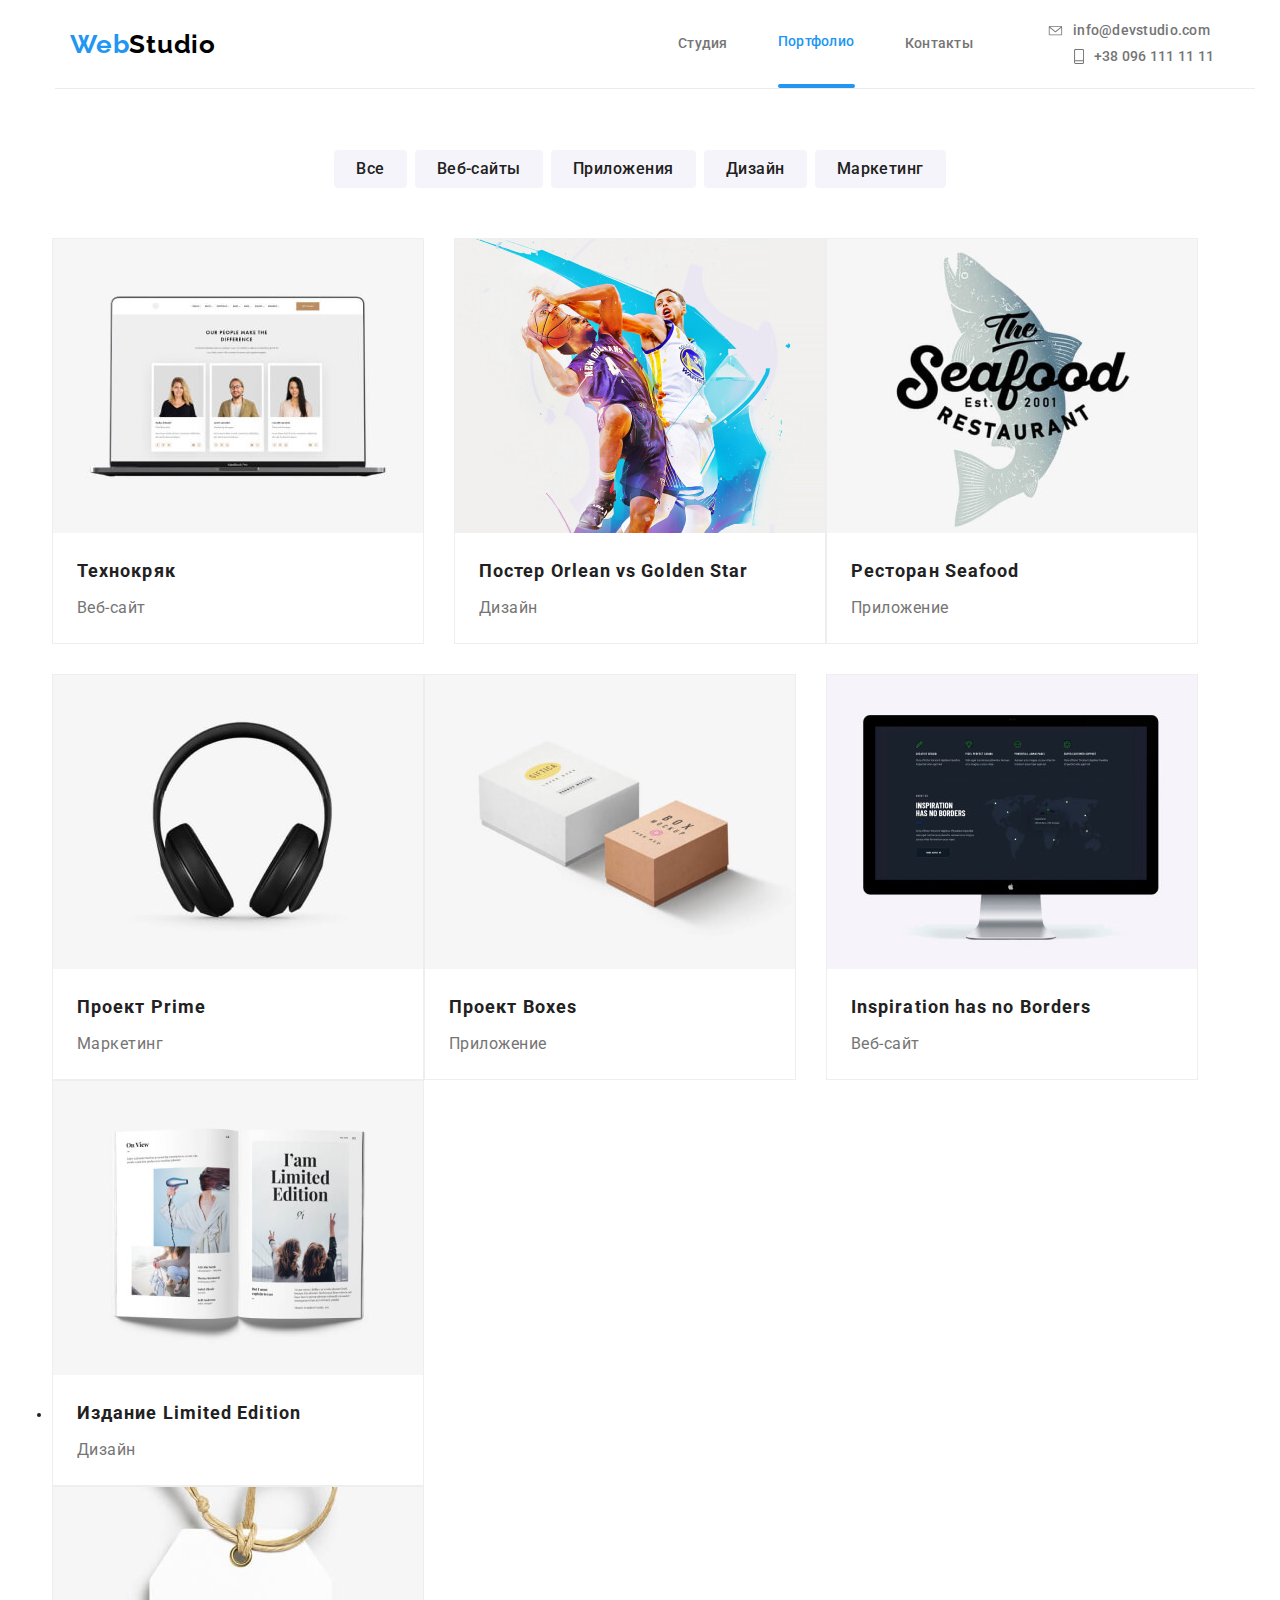
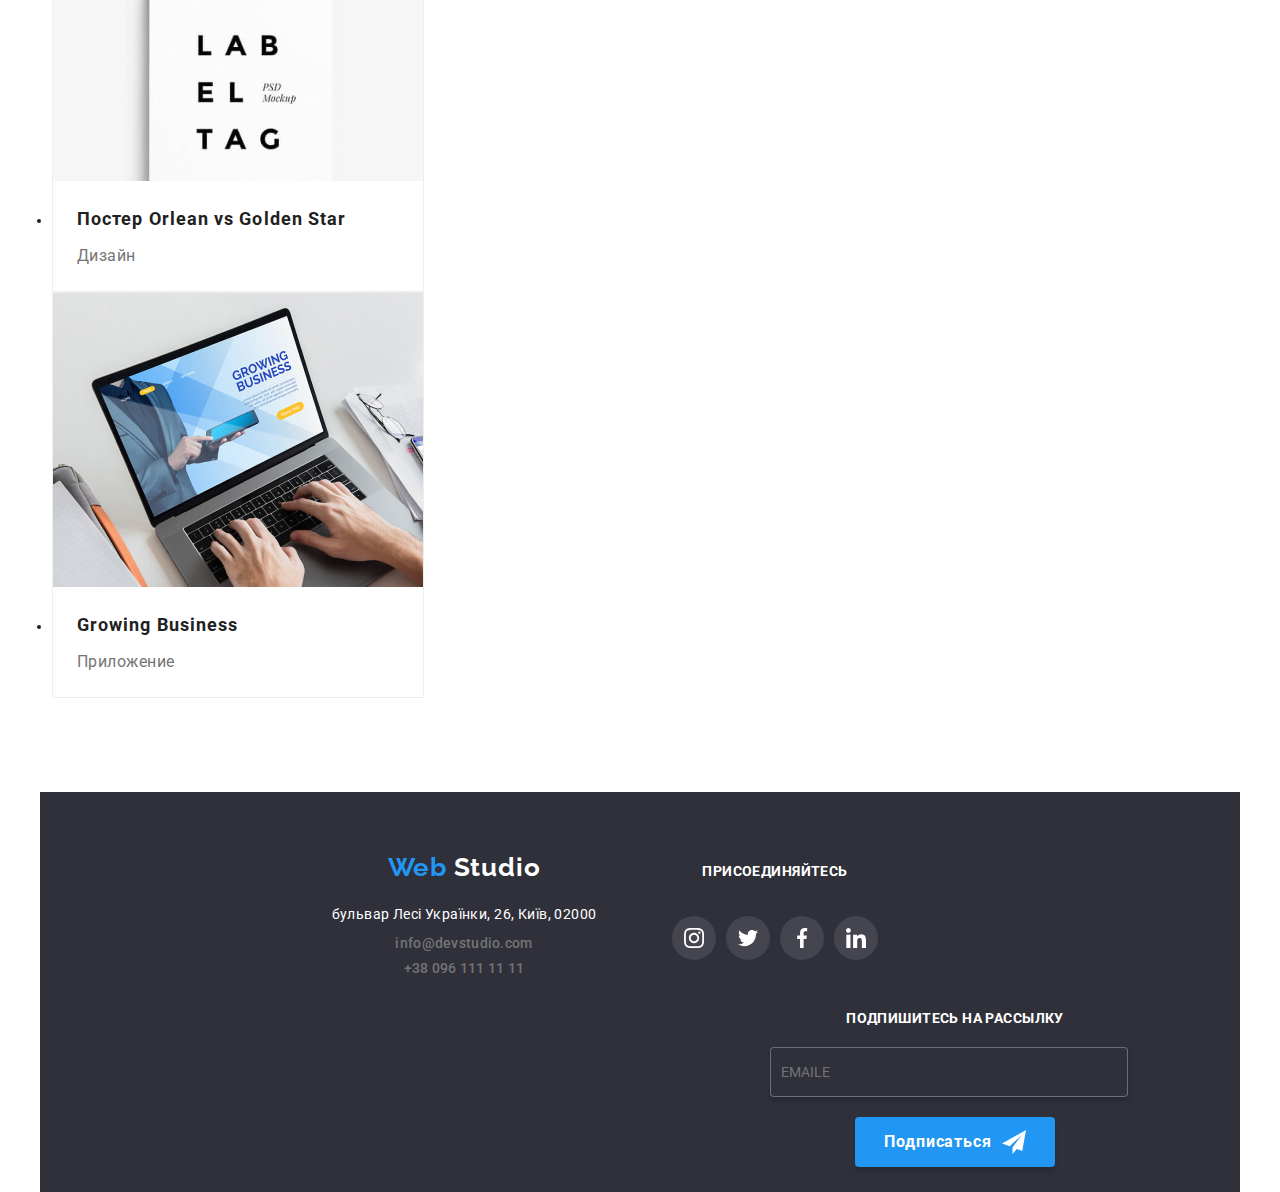
==== commit e2004fce: "Вставив фото" ====
--- a/portfolio.html
+++ b/portfolio.html
@@ -124,10 +124,19 @@
               <a class="portfolio-focus-item link" href="">
                 <div class="effect-item-div">
                       <div class="effect-div">
-                      <img class="img"
+                        <picture>
+                          <source srcset="./imeges/Портфоліо/portfolio1-desk.jpg 1x, ./images/Портфоліо/portfolio1-desk@2x.jpg 2x" 
+                              media="(min-width: 1200px)">
+                          <source srcset="./imeges/Портфоліо/portfolio1-tab.jpg 1x, ./images/Портфоліо/portfolio1-tab@2x.jpg 2x" 
+                              media="(min-width: 768px)">
+                          <source srcset="./imeges/Портфоліо/portfolio1-mob.jpg 1x, ./images/Портфоліо/portfolio1-mob@2x.jpg 2x" 
+                              media="(max-width: 767px)">
+                          <img src="./imeges/Портфоліо/portfolio1-desk.jpg" alt="Технокряк">
+                      </picture>
+                      <!--<img class="img"
                       src="./imeges/Портфоліо/технокряк1.jpg"
                       alt="фото веб-сайту технокряк"
-                      width="370"/>
+                      width="370"/>-->
                       <p class="text portfolio-effect-text">
                         Технокряк это современная площадка распространения
                         коронавируса. Компании используют эту платформу для цифрового
@@ -145,10 +154,19 @@
               <a class="portfolio-focus-item link" href="">
                 <div class="effect-item-div">
                       <div class="effect-div">
-                      <img class="img"
+                        <picture>
+                          <source srcset="./imeges/Портфоліо/portfolio2-desk.jpg 1x, ./images/Портфоліо/portfolio2-desk@2x.jpg 2x" 
+                              media="(min-width: 1200px)">
+                          <source srcset="./imeges/Портфоліо/portfolio2-tab.jpg 1x, ./images/Портфоліо/portfolio2-tab@2x.jpg 2x" 
+                              media="(min-width: 768px)">
+                          <source srcset="./imeges/Портфоліо/portfolio2-mob.jpg 1x, ./images/Портфоліо/portfolio2-mob@2x.jpg 2x" 
+                              media="(max-width: 767px)">
+                          <img src="./imeges/Портфоліо/portfolio2-desk.jpg" alt="Технокряк">
+                      </picture>
+                      <!--<img class="img"
                       src="./imeges/Портфоліо/постер2.jpg"
                       alt="Фото постера баскетболістів"
-                      width="370"/>
+                      width="370"/>-->
                       <p class="text portfolio-effect-text">
                         Технокряк это современная площадка распространения
                         коронавируса. Компании используют эту платформу для цифрового
@@ -166,10 +184,19 @@
               <a class="portfolio-focus-item link" href="">
                 <div class="effect-item-div">
                       <div class="effect-div">
-                      <img class="img"
+                        <picture>
+                          <source srcset="./imeges/Портфоліо/portfolio3-desk.jpg 1x, ./images/Портфоліо/portfolio3-desk@2x.jpg 2x" 
+                              media="(min-width: 1200px)">
+                          <source srcset="./imeges/Портфоліо/portfolio3-tab.jpg 1x, ./images/Портфоліо/portfolio3-tab@2x.jpg 2x" 
+                              media="(min-width: 768px)">
+                          <source srcset="./imeges/Портфоліо/portfolio3-mob.jpg 1x, ./images/Портфоліо/portfolio3-mob@2x.jpg 2x" 
+                              media="(max-width: 767px)">
+                          <img src="./imeges/Портфоліо/portfolio3-desk.jpg" alt="Технокряк">
+                      </picture>
+                      <!--<img class="img"
                       src="./imeges/Портфоліо/ресторан3.jpg"
                       alt="фото веб-сайту технокряк"
-                      width="370"/>
+                      width="370"/>-->
                       <p class="text portfolio-effect-text">
                         Технокряк это современная площадка распространения
                         коронавируса. Компании используют эту платформу для цифрового
@@ -189,10 +216,19 @@
               <a class="portfolio-focus-item link" href="">
                 <div class="effect-item-div">
                       <div class="effect-div">
-                      <img class="img"
+                        <picture>
+                          <source srcset="./imeges/Портфоліо/portfolio4-desk.jpg 1x, ./images/Портфоліо/portfolio4-desk@2x.jpg 2x" 
+                              media="(min-width: 1200px)">
+                          <source srcset="./imeges/Портфоліо/portfolio4-tab.jpg 1x, ./images/Портфоліо/portfolio4-tab@2x.jpg 2x" 
+                              media="(min-width: 768px)">
+                          <source srcset="./imeges/Портфоліо/portfoli4-mob.jpg 1x, ./images/Портфоліо/portfolio4-mob@2x.jpg 2x" 
+                              media="(max-width: 767px)">
+                          <img src="./imeges/Портфоліо/portfolio4-desk.jpg" alt="Технокряк">
+                      </picture>
+                      <!--<img class="img"
                       src="./imeges/Портфоліо/prime4.jpg"
                       alt="фото веб-сайту технокряк"
-                      width="370"/>
+                      width="370"/>-->
                       <p class="text portfolio-effect-text">
                         Технокряк это современная площадка распространения
                         коронавируса. Компании используют эту платформу для цифрового
@@ -213,10 +249,19 @@
               <a class="portfolio-focus-item link" href="">
                 <div class="effect-item-div">
                       <div class="effect-div">
-                      <img class="img"
+                        <picture>
+                          <source srcset="./imeges/Портфоліо/portfolio5-desk.jpg 1x, ./images/Портфоліо/portfolio5-desk@2x.jpg 2x" 
+                              media="(min-width: 1200px)">
+                          <source srcset="./imeges/Портфоліо/portfolio5-tab.jpg 1x, ./images/Портфоліо/portfolio5-tab@2x.jpg 2x" 
+                              media="(min-width: 768px)">
+                          <source srcset="./imeges/Портфоліо/portfolio5-mob.jpg 1x, ./images/Портфоліо/portfolio5-mob@2x.jpg 2x" 
+                              media="(max-width: 767px)">
+                          <img src="./imeges/Портфоліо/portfolio5-desk.jpg" alt="Технокряк">
+                      </picture>
+                      <!--<img class="img"
                       src="./imeges/Портфоліо/boxes5.jpg"
                       alt="фото веб-сайту технокряк"
-                      width="370"/>
+                      width="370"/>-->
                       <p class="text portfolio-effect-text">
                         Технокряк это современная площадка распространения
                         коронавируса. Компании используют эту платформу для цифрового
@@ -235,11 +280,20 @@
             <li class="portfolio-works-item">
               <a class="portfolio-focus-item link" href="">
                 <div class="effect-item-div">
-                      <div class="effect-div">
+                  <picture>
+                    <source srcset="./imeges/Портфоліо/portfolio6-desk.jpg 1x, ./images/Портфоліо/portfolio6-desk@2x.jpg 2x" 
+                        media="(min-width: 1200px)">
+                    <source srcset="./imeges/Портфоліо/portfolio6-tab.jpg 1x, ./images/Портфоліо/portfolio6-tab@2x.jpg 2x" 
+                        media="(min-width: 768px)">
+                    <source srcset="./imeges/Портфоліо/portfolio6-mob.jpg 1x, ./images/Портфоліо/portfolio6-mob@2x.jpg 2x" 
+                        media="(max-width: 767px)">
+                    <img src="./imeges/Портфоліо/portfolio6-desk.jpg" alt="Технокряк">
+                </picture>
+                      <!--<div class="effect-div">
                       <img class="img"
                       src="./imeges/Портфоліо/borders6.jpg"
                       alt="фото веб-сайту технокряк"
-                      width="370"/>
+                      width="370"/>-->
                       <p class="text portfolio-effect-text">
                         Технокряк это современная площадка распространения
                         коронавируса. Компании используют эту платформу для цифрового
@@ -258,11 +312,20 @@
             <li class="portfolio-works-item">
               <a class="portfolio-focus-item link" href="">
                 <div class="effect-item-div">
-                      <div class="effect-div">
+                  <picture>
+                    <source srcset="./imeges/Портфоліо/portfolio7-desk.jpg 1x, ./images/Портфоліо/portfolio7-desk@2x.jpg 2x" 
+                        media="(min-width: 1200px)">
+                    <source srcset="./imeges/Портфоліо/portfolio7-tab.jpg 1x, ./images/Портфоліо/portfolio7-tab@2x.jpg 2x" 
+                        media="(min-width: 768px)">
+                    <source srcset="./imeges/Портфоліо/portfolio7-mob.jpg 1x, ./images/Портфоліо/portfolio7-mob@2x.jpg 2x" 
+                        media="(max-width: 767px)">
+                    <img src="./imeges/Портфоліо/portfolio7-desk.jpg" alt="Технокряк">
+                </picture>
+                      <!--<div class="effect-div">
                       <img class="img"
                       src="./imeges/Портфоліо/limitededition7.jpg"
                       alt="фото веб-сайту технокряк"
-                      width="370"/>
+                      width="370"/>-->
                       <p class="text portfolio-effect-text">
                         Технокряк это современная площадка распространения
                         коронавируса. Компании используют эту платформу для цифрового
@@ -281,11 +344,20 @@
             <li class="portfolio-works-item">
               <a class="portfolio-focus-item link" href="">
                 <div class="effect-item-div">
-                      <div class="effect-div">
+                  <picture>
+                    <source srcset="./imeges/Портфоліо/portfolio8-desk.jpg 1x, ./images/Портфоліо/portfolio8-desk@2x.jpg 2x" 
+                        media="(min-width: 1200px)">
+                    <source srcset="./imeges/Портфоліо/portfolio8-tab.jpg 1x, ./images/Портфоліо/portfolio8-tab@2x.jpg 2x" 
+                        media="(min-width: 768px)">
+                    <source srcset="./imeges/Портфоліо/portfolio8-mob.jpg 1x, ./images/Портфоліо/portfolio8-mob@2x.jpg 2x" 
+                        media="(max-width: 767px)">
+                    <img src="./imeges/Портфоліо/portfolio8-desk.jpg" alt="Технокряк">
+                </picture>
+                      <!--<div class="effect-div">
                       <img class="img"
                       src="./imeges/Портфоліо/lab8.jpg"
                       alt="Фото постера баскетболістів"
-                      width="370"/>
+                      width="370"/>-->
                       <p class="text portfolio-effect-text">
                         Технокряк это современная площадка распространения
                         коронавируса. Компании используют эту платформу для цифрового
@@ -303,10 +375,19 @@
               <a class="portfolio-focus-item link" href="">
                 <div class="effect-item-div">
                       <div class="effect-div">
-                      <img class="img"
+                        <picture>
+                          <source srcset="./imeges/Портфоліо/portfolio9-desk.jpg 1x, ./images/Портфоліо/portfolio9-desk@2x.jpg 2x" 
+                              media="(min-width: 1200px)">
+                          <source srcset="./imeges/Портфоліо/portfolio9-tab.jpg 1x, ./images/Портфоліо/portfolio9-tab@2x.jpg 2x" 
+                              media="(min-width: 768px)">
+                          <source srcset="./imeges/Портфоліо/portfolio9-mob.jpg 1x, ./images/Портфоліо/portfolio9-mob@2x.jpg 2x" 
+                              media="(max-width: 767px)">
+                          <img src="./imeges/Портфоліо/portfolio9-desk.jpg" alt="Технокряк">
+                      </picture>
+                      <!--<img class="img"
                       src="./imeges/Портфоліо/growingbusiness9.jpg"
                       alt="Фото постера баскетболістів"
-                      width="370"/>
+                      width="370"/>-->
                       <p class="text portfolio-effect-text">
                         Технокряк это современная площадка распространения
                         коронавируса. Компании используют эту платформу для цифрового
--- a/CSS/maine.min.css
+++ b/CSS/maine.min.css
@@ -1,2 +1,2 @@
-/*! normalize.css v8.0.1 | MIT License | github.com/necolas/normalize.css */html{line-height:1.15;-webkit-text-size-adjust:100%}body{margin:0}main{display:block}h1{font-size:2em;margin:0.67em 0}hr{box-sizing:content-box;height:0;overflow:visible}pre{font-family:monospace, monospace;font-size:1em}a{background-color:transparent}abbr[title]{border-bottom:none;text-decoration:underline;text-decoration:underline dotted}b,strong{font-weight:bolder}code,kbd,samp{font-family:monospace, monospace;font-size:1em}small{font-size:80%}sub,sup{font-size:75%;line-height:0;position:relative;vertical-align:baseline}sub{bottom:-0.25em}sup{top:-0.5em}img{border-style:none}button,input,optgroup,select,textarea{font-family:inherit;font-size:100%;line-height:1.15;margin:0}button,input{overflow:visible}button,select{text-transform:none}button,[type="button"],[type="reset"],[type="submit"]{-webkit-appearance:button}button::-moz-focus-inner,[type="button"]::-moz-focus-inner,[type="reset"]::-moz-focus-inner,[type="submit"]::-moz-focus-inner{border-style:none;padding:0}button:-moz-focusring,[type="button"]:-moz-focusring,[type="reset"]:-moz-focusring,[type="submit"]:-moz-focusring{outline:1px dotted ButtonText}fieldset{padding:0.35em 0.75em 0.625em}legend{box-sizing:border-box;color:inherit;display:table;max-width:100%;padding:0;white-space:normal}progress{vertical-align:baseline}textarea{overflow:auto}[type="checkbox"],[type="radio"]{box-sizing:border-box;padding:0}[type="number"]::-webkit-inner-spin-button,[type="number"]::-webkit-outer-spin-button{height:auto}[type="search"]{-webkit-appearance:textfield;outline-offset:-2px}[type="search"]::-webkit-search-decoration{-webkit-appearance:none}::-webkit-file-upload-button{-webkit-appearance:button;font:inherit}details{display:block}summary{display:list-item}template{display:none}[hidden]{display:none}html{box-sizing:border-box}*{border:none}*,*::before,*::after{box-sizing:inherit}*:hover,*:focus{transition:all 250ms linear}body{background-color:#ffffff;font-family:"Roboto",sans-serif;font-size:14px;color:#212121}ul{margin:0px;padding:0px}li{border:none}h1,h2,h3,h4,h5,h6{margin:0px}p{margin:0px}img{display:block}img{border:none}input,textarea{border:1px solid rgba(33,33,33,0.2);padding:unset;box-sizing:border-box;border-radius:4px;cursor:pointer}textarea{padding:15px}input:focus,textarea:focus{outline-color:#2196F3}.link{display:block;text-decoration:none}.list{list-style:none}.logo{font-weight:700;font-size:26px;line-height:1.19;letter-spacing:0.03em;color:#000000;transition:all 250ms linear}.img{display:block}@media screen and (max-width: 767px){.container{max-width:480px;margin-right:auto;margin-left:auto;padding-right:15px;padding-left:15px}}@media screen and (min-width: 768px){.container{width:768px;margin-right:auto;margin-left:auto}}@media screen and (min-width: 1200px){.container{width:1200px;margin-right:auto;margin-left:auto;padding-right:15px;padding-left:15px}}@media screen and (max-width: 767px){.form{position:absolute;left:0;top:50px;display:flex;justify-content:center;align-items:center;width:100%;height:100%;background-color:rgba(0,0,0,0.2);z-index:100}.modal-form{position:relative;padding:40px;max-width:450px;height:581px;background:#FFFFFF;box-shadow:0px 1px 3px rgba(0,0,0,0.12),0px 1px 1px rgba(0,0,0,0.14),0px 2px 1px rgba(0,0,0,0.2);border-radius:4px;display:flex;flex-direction:column;align-items:center;animation-name:modal-form-animation}.form-title{font-family:Roboto;font-style:normal;font-weight:bold;font-size:20px;line-height:23px;text-align:center;letter-spacing:0.03em;color:#212121;margin-bottom:30px}.form-input{padding-left:41px}.modal-form-list{width:100%}.modal-form-list:not(:last-child){margin-bottom:28px}.modal-form-list:last-child{margin-bottom:20px}.modal-form-list input{height:40px}.modal-form-list textarea{height:120px}.form-label{position:absolute;top:12px;left:42px;transition:250ms linear}.modal-form-list{position:relative}.form-svg{position:absolute;top:12px;left:19px;fill:#212121;transition:250ms linear}.form-svg{transition:250ms cubic-bezier(0.4, 0, 0.2, 1)}.label-comment{position:absolute;top:12px;left:16px;transition:250ms linear}.form-label{position:absolute;top:12px;left:42px;transition:250ms linear}.input-modal{width:100%;margin-right:auto;margin-left:auto}.form-accept{display:flex;align-items:center;display:flex;text-align:center;justify-content:center;margin-bottom:20px}.form-mark{margin-right:8px}.form-mark-text{font-family:Roboto;font-style:normal;font-weight:normal;font-size:12px;line-height:1.667;letter-spacing:0.03em;color:#757575}.btn-form{padding:10px 55px;background:#2196F3;box-shadow:0px 4px 4px rgba(0,0,0,0.15);border-radius:4px;font-family:Roboto;font-style:normal;font-weight:bold;font-size:16px;line-height:30px;display:flex;align-items:center;text-align:center;letter-spacing:0.06em;margin-right:auto;margin-left:auto;color:#FFFFFF;cursor:pointer}.btn-close{display:flex;position:absolute;height:30px;width:30px;top:14px;right:14px;border-color:#000000;background:#FFFFFF;border:1px solid rgba(0,0,0,0.1);box-sizing:border-box;border-radius:50px;justify-content:center;align-items:center;cursor:pointer;transition:250ms cubic-bezier(0.4, 0, 0.2, 1)}.btn-close:hover .close-svg,.btn-close:focus .close-svg{fill:#2196F3;transition:250ms linear}.close-svg{background-size:contain}.modal-form-list:hover .form-svg{fill:#2196F3;box-sizing:12px}.modal-form-list:hover input,.modal-form-list:hover textarea{border-color:#2196F3}.textarea-comment{padding:15px}.modal-form-list:hover label{color:#2196F3;top:-20px;left:16px}.form-input:focus+.form-label,.textarea-comment:focus+.label-comment,.form-input:not(:placeholder-shown)+.form-label,.textarea-comment:not(:placeholder-shown)+.label-comment{color:#2196F3;top:-20px;left:16px;box-sizing:12px}.form-input:focus ~ .form-svg{fill:#2196F3}.is-hidden{top:200px;visibility:hidden;opacity:0;pointer-events:none;transition:250ms cubic-bezier(0.4, 0, 0.2, 1)}}@media screen and (min-width: 768px){.form{position:absolute;top:0;display:flex;justify-content:center;align-items:center;width:100%;height:100%;background-color:rgba(0,0,0,0.2);z-index:100}.modal-form{position:relative;padding:40px;width:528px;height:581px;background:#FFFFFF;box-shadow:0px 1px 3px rgba(0,0,0,0.12),0px 1px 1px rgba(0,0,0,0.14),0px 2px 1px rgba(0,0,0,0.2);border-radius:4px;display:flex;flex-direction:column;align-items:center;animation-name:modal-form-animation}.form-title{font-family:Roboto;font-style:normal;font-weight:bold;font-size:20px;line-height:23px;text-align:center;letter-spacing:0.03em;color:#212121;margin-bottom:30px}.form-input{padding-left:41px}.modal-form-list{width:448px}.modal-form-list:not(:last-child){margin-bottom:28px}.modal-form-list:last-child{margin-bottom:20px}.modal-form-list input{height:40px}.modal-form-list textarea{height:120px}.form-label{position:absolute;top:12px;left:42px;transition:250ms linear}.modal-form-list{position:relative}.form-svg{position:absolute;top:12px;left:19px;fill:#212121;transition:250ms linear}.form-svg{transition:250ms cubic-bezier(0.4, 0, 0.2, 1)}.label-comment{position:absolute;top:12px;left:16px;transition:250ms linear}.form-label{position:absolute;top:12px;left:42px;transition:250ms linear}.input-modal{width:100%;margin-right:auto;margin-left:auto}.form-accept{display:flex;align-items:center;display:flex;text-align:center;justify-content:center;margin-bottom:20px}.form-mark{margin-right:8px}.form-mark-text{font-family:Roboto;font-style:normal;font-weight:normal;font-size:14px;line-height:1.71;letter-spacing:0.03em;color:#757575}.btn-form{padding:10px 55px;background:#2196F3;box-shadow:0px 4px 4px rgba(0,0,0,0.15);border-radius:4px;font-family:Roboto;font-style:normal;font-weight:bold;font-size:16px;line-height:30px;display:flex;align-items:center;text-align:center;letter-spacing:0.06em;margin-right:auto;margin-left:auto;color:#FFFFFF;cursor:pointer}.btn-close{display:flex;position:absolute;height:30px;width:30px;top:14px;right:14px;border-color:#000000;background:#FFFFFF;border:1px solid rgba(0,0,0,0.1);box-sizing:border-box;border-radius:50px;justify-content:center;align-items:center;cursor:pointer;transition:250ms cubic-bezier(0.4, 0, 0.2, 1)}.btn-close:hover .close-svg,.btn-close:focus .close-svg{fill:#2196F3;transition:250ms linear}.close-svg{background-size:contain}.modal-form-list:hover .form-svg{fill:#2196F3;box-sizing:12px}.modal-form-list:hover input,.modal-form-list:hover textarea{border-color:#2196F3}.textarea-comment{padding:15px}.modal-form-list:hover label{color:#2196F3;top:-20px;left:16px}.form-input:focus+.form-label,.textarea-comment:focus+.label-comment,.form-input:not(:placeholder-shown)+.form-label,.textarea-comment:not(:placeholder-shown)+.label-comment{color:#2196F3;top:-20px;left:16px;box-sizing:12px}.form-input:focus ~ .form-svg{fill:#2196F3}.is-hidden{top:200px;visibility:hidden;opacity:0;pointer-events:none;transition:250ms cubic-bezier(0.4, 0, 0.2, 1)}}@media screen and (min-width: 1200px){.form{position:fixed;left:0;top:0;display:flex;justify-content:center;align-items:center;width:100%;height:100%;background-color:rgba(0,0,0,0.2);z-index:100}.modal-form{position:relative;padding:40px;width:528px;height:581px;background:#FFFFFF;box-shadow:0px 1px 3px rgba(0,0,0,0.12),0px 1px 1px rgba(0,0,0,0.14),0px 2px 1px rgba(0,0,0,0.2);border-radius:4px;display:flex;flex-direction:column;align-items:center;animation-name:modal-form-animation}.form-title{font-family:Roboto;font-style:normal;font-weight:bold;font-size:20px;line-height:23px;text-align:center;letter-spacing:0.03em;color:#212121;margin-bottom:30px}.form-input{padding-left:41px}.modal-form-list{width:448px}.modal-form-list:not(:last-child){margin-bottom:28px}.modal-form-list:last-child{margin-bottom:20px}.modal-form-list input{height:40px}.modal-form-list textarea{height:120px}.form-label{position:absolute;top:12px;left:42px;transition:250ms linear}.modal-form-list{position:relative}.form-svg{position:absolute;top:12px;left:19px;fill:#212121;transition:250ms linear}.form-svg{transition:250ms cubic-bezier(0.4, 0, 0.2, 1)}.label-comment{position:absolute;top:12px;left:16px;transition:250ms linear}.form-label{position:absolute;top:12px;left:42px;transition:250ms linear}.input-modal{width:100%;margin-right:auto;margin-left:auto}.form-accept{display:flex;align-items:center;display:flex;text-align:center;justify-content:center;margin-bottom:20px}.form-mark{margin-right:8px}.form-mark-text{font-family:Roboto;font-style:normal;font-weight:normal;font-size:14px;line-height:1.71;letter-spacing:0.03em;color:#757575}.btn-form{padding:10px 55px;background:#2196F3;box-shadow:0px 4px 4px rgba(0,0,0,0.15);border-radius:4px;font-family:Roboto;font-style:normal;font-weight:bold;font-size:16px;line-height:30px;display:flex;align-items:center;text-align:center;letter-spacing:0.06em;margin-right:auto;margin-left:auto;color:#FFFFFF;cursor:pointer}.btn-close{display:flex;position:absolute;height:30px;width:30px;top:14px;right:14px;border-color:#000000;background:#FFFFFF;border:1px solid rgba(0,0,0,0.1);box-sizing:border-box;border-radius:50px;justify-content:center;align-items:center;cursor:pointer;transition:250ms cubic-bezier(0.4, 0, 0.2, 1)}.btn-close:hover .close-svg,.btn-close:focus .close-svg{fill:#2196F3;transition:250ms linear}.close-svg{background-size:contain}.modal-form-list:hover .form-svg{fill:#2196F3;box-sizing:12px}.modal-form-list:hover input,.modal-form-list:hover textarea{border-color:#2196F3}.textarea-comment{padding:15px}.modal-form-list:hover label{color:#2196F3;top:-20px;left:16px}.form-input:focus+.form-label,.textarea-comment:focus+.label-comment,.form-input:not(:placeholder-shown)+.form-label,.textarea-comment:not(:placeholder-shown)+.label-comment{color:#2196F3;top:-20px;left:16px;box-sizing:12px}.form-input:focus ~ .form-svg{fill:#2196F3}.is-hidden{top:200px;visibility:hidden;opacity:0;pointer-events:none;transition:250ms cubic-bezier(0.4, 0, 0.2, 1)}}@media screen and (max-width: 767px){.header-navigation{position:relative;max-width:480px;height:60px;margin-left:auto;margin-right:auto;padding-top:0px;padding-bottom:0px;padding-left:15px;padding-right:15px;border-bottom:1px solid #ececec;align-items:center;justify-content:space-between;display:flex}.menu-btn.is-open .icon-close{display:block}.menu-btn.is-open .icon-burger{display:none}.menu-btn .icon-close{display:none}.menu-wrapper{position:absolute;display:flex;flex-direction:column;z-index:99;top:60px;right:0;width:100%;padding-top:118px;background-color:#fff;padding-top:120px;padding-bottom:60px;opacity:0;animation-duration:1000ms;display:none}.menu-wrapper.is-open{display:block;opacity:1;animation-name:linear}.logo-container{z-index:100}.header-logo{font-family:"Raleway",sans-serif;margin-left:auto;margin-right:auto;margin-top:auto;font-weight:700;font-size:26px;line-height:1.19;letter-spacing:0.03em;color:#000000}.header-logo:hover,.header-logo:focus{color:#2196f3}.logo-web{color:#2196f3}.menu-btn{position:relative;z-index:100;height:40px;background-clip:transparent;border:none;padding:0}.menu-btn.is-open .icon-close{display:block}.menu-btn.is-open.icon-burger{display:none}.navigation-list-link,.address-tel,.address-emaile{display:flex;font-weight:500;font-size:14px;font-style:normal;line-height:1.14;letter-spacing:0.02em;color:#757575}.navigation-list-item:not(:last-child){margin-bottom:40px}.address-tel,.address-emaile{display:flex;align-items:center;fill:#757575}.address-emaile:hover,.address-emaile:focus{color:#2196f3}.address-emaile:hover svg,.address-emaile:focus svg{fill:#2196f3}.address-tel:hover,.address-tel:focus{color:#2196f3}.address-tel:hover svg,.address-tel:focus svg{fill:#2196f3}.active{color:#2196f3}.navigation-line-studio::after{display:block;background-color:#2196f3;width:100%;height:4px;content:"";border-radius:2px;bottom:0;transition:all 250ms linear}.navigation-list-link{padding-bottom:8px}.navigation-list-link:hover,.navigation-list-link:focus{color:#2196f3}.navigation{display:flex;flex-direction:column;margin-bottom:60px}.navigation-list,.address-util,.address-list{display:flex;flex-direction:column;align-items:center;text-align:center;justify-content:center;margin:0;font-size:18px;line-height:1.167}.address-item{display:flex;align-items:center}.address-item svg{margin-right:10px}.address-item:not(:last-child){margin-bottom:16px}}@media screen and (min-width: 768px){.menu-wrapper{display:flex;justify-content:center;align-items:center}.header-logo{font-family:"Raleway",sans-serif;display:flex;font-weight:700;font-size:24px;line-height:1.167;letter-spacing:0.03em;color:#000000;margin-right:75px}.header-logo:hover,.header-logo:focus{color:#2196f3}.header-navigation{width:768px;padding-left:15px;padding-right:15px;margin-left:auto;margin-right:auto;border-bottom:1px solid #ececec;align-items:center;justify-content:space-between;display:flex}.logo-web{color:#2196f3}.menu-btn{display:none}.navigation-list-link,.address-tel,.address-emaile{font-weight:500;font-size:14px;font-style:normal;line-height:1.14;letter-spacing:0.02em;color:#757575}.address-tel,.address-emaile{display:flex;align-items:center;fill:#757575}.address-emaile:hover,.address-emaile:focus{color:#2196f3}.address-emaile:hover svg,.address-emaile:focus svg{fill:#2196f3}.address-emaile:hover .address-emaile-svg,.address-emaile:focus .address-emaile-svg{fill:#2196f3}.address-tel:hover,.address-tel:focus{color:#2196f3}.address-tel:hover svg,.address-tel:focus svg{fill:#2196f3}.address-tel:hover .address-tel-svg,.address-tel:focus .address-tel-svg{fill:#2196f3}.active{color:#2196f3}.navigation-line-studio::after{display:block;background-color:#2196f3;width:47px;height:4px;content:"";border-radius:2px;transition:all 250ms linear}.navigation-list-link{padding-top:34px;padding-bottom:34px}.navigation-list-link:hover,.navigation-list-link:focus{color:#2196f3}.navigation{display:flex;align-items:baseline;margin-right:75px}.navigation-list,.address-util,.address-list{display:flex;align-items:baseline;justify-content:center}.address-list{display:flex;flex-direction:column}.address-item:not(:last-child){margin-bottom:10px}.navigation-list-item:not(:last-child){margin-right:50px}.address-item{display:flex;align-items:center}.address-item svg{margin-right:10px}}@media screen and (min-width: 1200px){.menu-wrapper{display:flex}.header-logo{font-family:"Raleway",sans-serif;font-weight:700;font-size:26px;line-height:1.19;letter-spacing:0.03em;color:#000000;margin-right:85px}.header-logo:hover,.header-logo:focus{color:#2196f3}.header-navigation{width:1200px;padding-left:15px;padding-right:15px;margin-left:auto;margin-right:auto;border-bottom:1px solid #ececec;align-items:center;justify-content:space-between;display:flex}.logo-web{color:#2196f3}.navigation-list-link,.address-tel,.address-emaile{font-weight:500;font-size:14px;font-style:normal;line-height:1.14;letter-spacing:0.02em;color:#757575}.address-tel,.address-emaile{display:flex;align-items:center;fill:#757575}.address-emaile:hover,.address-emaile:focus{color:#2196f3}.address-emaile:hover svg,.address-emaile:focus svg{fill:#2196f3}.address-emaile:hover .address-emaile-svg,.address-emaile:focus .address-emaile-svg{fill:#2196f3}.address-tel:hover,.address-tel:focus{color:#2196f3}.address-tel:hover svg,.address-tel:focus svg{fill:#2196f3}.address-tel:hover .address-tel-svg,.address-tel:focus .address-tel-svg{fill:#2196f3}.active{color:#2196f3}.navigation-line-studio::after{display:block;background-color:#2196f3;width:47px;height:4px;content:"";border-radius:2px;transition:all 250ms linear}.navigation-list-link{padding-top:34px;padding-bottom:34px}.navigation-list-link:hover,.navigation-list-link:focus{color:#2196f3}.navigation{display:flex;align-items:baseline}.navigation-list,.address-util,.address-list{display:flex;align-items:center}.navigation-list-item:not(:last-child){margin-right:50px}.address-item{display:flex;align-items:center}.address-item svg{margin-right:10px}.address-item:not(:last-child){margin-right:30px}}@media screen and (max-width: 767px){.decorative-img{background-image:linear-gradient(to bottom, rgba(47,48,58,0.8), rgba(47,48,58,0.8)),url(../imeges/Header-img/Headerimg.jpg);max-width:480px;height:400px;background-repeat:no-repeat;margin-right:auto;margin-left:auto;background-size:cover}.container-h1{flex-grow:1;display:block;align-items:center;max-width:480px;width:100%;padding-left:15px;padding-right:15px;padding-top:118px;margin-left:auto;margin-right:auto}.container-h1 .maine-taitle{margin-bottom:30px;font-weight:900;font-size:26px;line-height:1.615;text-align:center;letter-spacing:0.06em;text-transform:uppercase;color:#fff}.container-h1 .button{margin-left:auto;margin-right:auto;margin:auto;display:flex;width:200px;height:50px;align-items:center;padding-top:0px;padding-bottom:00px;background:#2196f3;box-shadow:0px 4px 4px rgba(0,0,0,0.15);border-radius:4px;cursor:pointer;border:none;transition:all 250ms linear}.container-h1 .button:hover,.container-h1 .button:focus{background-color:#7ec0f7}.h1-slaider{background:rgba(47,48,58,0.8)}.text-button{font-weight:700;font-size:16px;line-height:1.88;letter-spacing:0.06em;display:flex;align-items:center;text-align:center;color:#fff;margin-left:auto;margin-right:auto}}@media screen and (min-width: 768px){.decorative-img{background-image:linear-gradient(to bottom, rgba(47,48,58,0.8), rgba(47,48,58,0.8)),url(../imeges/Header-img/Headerimg.jpg);max-width:768px;height:600px;background-repeat:no-repeat;margin-right:auto;margin-left:auto}.container-h1{flex-grow:1;display:block;align-items:center;width:768px;padding-left:15px;padding-right:15px;padding-top:200px;padding-bottom:200px;margin-left:auto;margin-right:auto}.container-h1 .maine-taitle{margin-bottom:30px;font-weight:900;font-size:44px;line-height:1.36;text-align:center;letter-spacing:0.06em;text-transform:uppercase;color:#fff}.container-h1 .button{margin-left:auto;margin-right:auto;margin:auto;display:flex;width:200px;height:50px;padding-top:0px;padding-bottom:00px;background:#2196f3;box-shadow:0px 4px 4px rgba(0,0,0,0.15);border-radius:4px;cursor:pointer;border:none;transition:all 250ms linear}.container-h1 .button:hover,.container-h1 .button:focus{background-color:#7ec0f7}.h1-slaider{background:rgba(47,48,58,0.8)}.text-button{font-weight:700;font-size:16px;line-height:1.88;letter-spacing:0.06em;display:flex;align-items:center;text-align:center;color:#fff;margin-left:auto;margin-right:auto;padding-top:10px;padding-bottom:10px}}@media screen and (min-width: 1200px){.decorative-img{background-image:linear-gradient(to bottom, rgba(47,48,58,0.8), rgba(47,48,58,0.8)),url(../imeges/Header-img/Headerimg.jpg);max-width:1600px;height:600px;background-repeat:no-repeat;margin-right:auto;margin-left:auto}.container-h1{flex-grow:1;display:block;align-items:center;width:1200px;padding-left:15px;padding-right:15px;padding-top:200px;padding-bottom:200px;margin-left:auto;margin-right:auto}.container-h1 .maine-taitle{margin-bottom:30px;font-weight:900;font-size:44px;line-height:1.36;text-align:center;letter-spacing:0.06em;text-transform:uppercase;color:#fff}.container-h1 .button{margin-left:auto;margin-right:auto;margin:auto;display:flex;width:200px;height:50px;padding-top:0px;padding-bottom:00px;background:#2196f3;box-shadow:0px 4px 4px rgba(0,0,0,0.15);border-radius:4px;cursor:pointer;border:none;transition:all 250ms linear}.container-h1 .button:hover,.container-h1 .button:focus{background-color:#7ec0f7}.h1-slaider{background:rgba(47,48,58,0.8)}.text-button{font-weight:700;font-size:16px;line-height:1.88;letter-spacing:0.06em;display:flex;align-items:center;text-align:center;color:#fff;margin-left:auto;margin-right:auto;padding-top:10px;padding-bottom:10px}}@media screen and (max-width: 767px){.satandards-items{font-weight:700;font-size:14px;line-height:1.14;letter-spacing:0.03em;text-transform:uppercase;margin-left:auto;margin-right:auto;margin-top:30px;margin-bottom:10px;text-align:center;color:--title-light-theme-color}.second-title{font-weight:700;font-size:28px;line-height:1.178;text-align:center;letter-spacing:0.03em;margin-bottom:50px;color:#212121}.standards-br-svg{display:inline-block;height:120px;max-width:100%;margin-bottom:30px;background-color:#f5f4fa}.standards-br-svg{display:flex;align-items:center;justify-content:center}.standards-list-item:not(:last-child){margin-bottom:30px}.standards{max-width:480px;padding-top:60px;padding-bottom:60px;width:100%;padding-left:15px;padding-right:15px;margin-left:auto;margin-right:auto}.text{font-weight:400;font-size:14px;line-height:1.71;letter-spacing:0.03em;color:#757575;max-width:480px}.list-standards{display:flex;flex-direction:column}.standards-img{width:100%;height:120px;background:#f5f4fa;border-radius:4px;padding:25px 100px;margin-bottom:30px}}@media screen and (mim-width: 768px){.satandards-items{font-weight:700;font-size:14px;line-height:1.14;letter-spacing:0.03em;text-transform:uppercase;margin-left:auto;margin-right:auto;margin-bottom:10px;color:--title-light-theme-color}.second-title{font-weight:700;font-size:36px;line-height:1.16;text-align:center;letter-spacing:0.03em;margin-bottom:50px;color:#212121}.standards-br-svg{display:inline-block;height:120px;width:270px;margin-bottom:30px;background-color:#f5f4fa}.standards-br-svg{display:flex;align-items:center;justify-content:center}.standards{padding-top:94px;padding-bottom:47px;width:1200px;padding-left:15px;padding-right:15px;margin-left:auto;margin-right:auto}.text{font-weight:400;font-size:14px;line-height:1.71;letter-spacing:0.03em;color:#757575;width:270px}.list-standards{display:flex}.standards-list-item:not(:last-child){margin-right:30px}.standards-img{width:270px;height:120px;left:215px;top:774px;background:#f5f4fa;border-radius:4px;padding:25px 100px;margin-bottom:30px}}@media screen and (min-width: 768px){.satandards-items{font-weight:700;font-size:14px;line-height:1.14;letter-spacing:0.03em;text-transform:uppercase;margin-left:auto;margin-right:auto;margin-bottom:10px;color:--title-light-theme-color}.second-title{font-weight:700;font-size:36px;line-height:1.16;text-align:center;letter-spacing:0.03em;margin-bottom:50px;color:#212121}.standards-br-svg{display:inline-block;height:120px;width:270px;margin-bottom:30px;background-color:#f5f4fa}.standards-br-svg{display:flex;align-items:center;justify-content:center}.standards{padding-top:94px;padding-bottom:47px;width:768px;padding-left:15px;padding-right:15px;margin-left:auto;margin-right:auto}.text{font-weight:400;font-size:14px;line-height:1.71;letter-spacing:0.03em;color:#757575;width:270px}.list-standards{display:flex;flex-wrap:wrap;justify-content:center}.standards-list-item{margin-bottom:30px}.standards-list-item:nth-last-child(-n+2){margin-bottom:0px}.standards-list-item:nth-last-child(2n-1){margin-left:30px}.standards-img{width:354px;height:120px;background:#f5f4fa;border-radius:4px;padding:25px 100px;margin-bottom:30px}}@media screen and (min-width: 1200px){.satandards-items{font-weight:700;font-size:14px;line-height:1.14;letter-spacing:0.03em;text-transform:uppercase;margin-left:auto;margin-right:auto;margin-bottom:10px;color:--title-light-theme-color}.second-title{font-weight:700;font-size:36px;line-height:1.16;text-align:center;letter-spacing:0.03em;margin-bottom:50px;color:#212121}.standards-br-svg{display:inline-block;height:120px;width:270px;margin-bottom:30px;background-color:#f5f4fa}.standards-br-svg{display:flex;align-items:center;justify-content:center}.standards{padding-top:94px;padding-bottom:47px;width:1200px;padding-left:15px;padding-right:15px;margin-left:auto;margin-right:auto}.text{font-weight:400;font-size:14px;line-height:1.71;letter-spacing:0.03em;color:#757575;width:270px}.list-standards{display:flex}.standards-list-item:not(:last-child){margin-right:30px}.standards-img{width:270px;height:120px;left:215px;top:774px;background:#f5f4fa;border-radius:4px;padding:25px 100px;margin-bottom:30px}}@media screen and (max-width: 767px){.projects{display:none}}@media screen and (min-width: 768px){.projects{display:none}}@media screen and (min-width: 1200px){.projects-satandards-items{padding-top:27px;padding-bottom:27px;background:rgba(47,48,58,0.8);text-align:center;text-transform:uppercase;color:#fff}.studio-effect-text-div{position:relative;overflow:hidden}.studio-effect-text{position:absolute;bottom:0%;left:0%;width:370px;height:70px;padding-top:27px;padding-bottom:27px;padding-left:83px;padding-right:82px;font-family:Roboto;font-style:normal;font-weight:600;font-size:14px;line-height:1.14;text-align:center;letter-spacing:0.03em;text-transform:uppercase;color:#fff;opacity:1;transition:all 250ms linear}.projects{width:1200px;padding-top:47px;padding-bottom:94px;padding-left:15px;padding-right:15px;margin-left:auto;margin-right:auto}.projects .list{display:flex}.list-img:not(:last-child){margin-right:30px}}@media screen and (max-width: 767px){.manager-name{font-weight:500;font-size:16px;line-height:1.19;text-align:center;letter-spacing:0.03em;color:#212121;margin-bottom:10px}.profesion{font-weight:normal;font-size:16px;line-height:1.19;text-align:center;letter-spacing:0.03em;color:#757575}.solcial-link-item{display:block;width:44px;height:44px;padding:12px;border-radius:50%;cursor:pointer;transition:all 250ms linear}.solcial-link-item:hover,.solcial-link-item:focus{background-color:#2196f3}.solcial-link-item:hover .solcial-icon-svg,.solcial-link-item:focus{fill:#fff}.solcial-link-item:focus .solcial-icon-svg{fill:#fff}.solcial-icon-svg{fill:#afb1b8}.our-team-section{background:#f5f4fa}.our-team-section .our-team{max-width:480px;padding-top:94px;padding-bottom:94px;padding-right:15px;padding-left:15px;margin-right:auto;margin-left:auto}.our-team-list-item{background:#ffffff;box-shadow:0px 2px 1px rgba(0,0,0,0.2),0px 1px 1px rgba(0,0,0,0.14),0px 1px 3px rgba(0,0,0,0.12);border-radius:0px 0px 4px 4px}.our-team-list-item:not(:last-child){margin-bottom:30px}.our-team-list-item img{margin-bottom:0px}.our-team-list-container{background-color:#ffffff;border-radius:0px 0px 4px 4px;padding-top:30px;padding-bottom:24px}.social-list{display:flex;justify-content:center;margin-top:16px}.social-list-item:not(:last-child){margin-right:10px}}@media screen and (min-width: 768px){.manager-name{font-weight:500;font-size:16px;line-height:1.19;text-align:center;letter-spacing:0.03em;color:#212121;margin-bottom:10px}.profesion{font-weight:normal;font-size:16px;line-height:1.19;text-align:center;letter-spacing:0.03em;color:#757575}.solcial-link-item{display:block;width:44px;height:44px;padding:12px;border-radius:50%;cursor:pointer;transition:all 250ms linear}.solcial-link-item:hover,.solcial-link-item:focus{background-color:#2196f3}.solcial-link-item:hover .solcial-icon-svg,.solcial-link-item:focus{fill:#fff}.solcial-link-item:focus .solcial-icon-svg{fill:#fff}.solcial-icon-svg{fill:#afb1b8}.our-team-section{background:#f5f4fa}.our-team-section .our-team{width:768px;padding-top:94px;padding-bottom:94px;padding-right:15px;padding-left:15px;margin-right:auto;margin-left:auto}.our-team-section .our-team-list{display:flex;flex-wrap:wrap;justify-content:center}.our-team-list-item{width:354px;background:#ffffff;box-shadow:0px 2px 1px rgba(0,0,0,0.2),0px 1px 1px rgba(0,0,0,0.14),0px 1px 3px rgba(0,0,0,0.12);border-radius:0px 0px 4px 4px;margin-bottom:30px}.our-team-list-item:nth-last-child(2n-1){margin-left:30px}.our-team-list-item:nth-last-child(-n+2){margin-bottom:0px}.our-team-list-item img{margin-bottom:0px}.our-team-list-container{background-color:#ffffff;border-radius:0px 0px 4px 4px;padding-top:30px;padding-bottom:24px}.social-list{display:flex;align-items:center;justify-content:center;margin-top:16px}.social-list-item:not(:last-child){margin-right:10px}}@media screen and (min-width: 1200px){.manager-name{font-weight:500;font-size:16px;line-height:1.19;text-align:center;letter-spacing:0.03em;color:#212121;margin-bottom:10px}.profesion{font-weight:normal;font-size:16px;line-height:1.19;text-align:center;letter-spacing:0.03em;color:#757575}.solcial-link-item{display:block;width:44px;height:44px;padding:12px;border-radius:50%;cursor:pointer;transition:all 250ms linear}.solcial-link-item:hover,.solcial-link-item:focus{background-color:#2196f3}.solcial-link-item:hover .solcial-icon-svg,.solcial-link-item:focus{fill:#fff}.solcial-link-item:focus .solcial-icon-svg{fill:#fff}.solcial-icon-svg{fill:#afb1b8}.our-team-section{background:#f5f4fa}.our-team-section .our-team{width:1200px;padding-top:94px;padding-bottom:94px;padding-right:15px;padding-left:15px;margin-right:auto;margin-left:auto}.our-team-section .our-team-list{display:flex}.our-team-list-item{width:270px;background:#ffffff;box-shadow:0px 2px 1px rgba(0,0,0,0.2),0px 1px 1px rgba(0,0,0,0.14),0px 1px 3px rgba(0,0,0,0.12);border-radius:0px 0px 4px 4px}.our-team-list-item:not(:last-child){margin-right:30px}.our-team-list-item img{margin-bottom:0px}.our-team-list-container{background-color:#ffffff;border-radius:0px 0px 4px 4px;padding-top:30px;padding-bottom:24px}.social-list{display:flex;margin-top:16px;margin-right:32px;margin-left:32px}.social-list-item:not(:last-child){margin-right:10px}}@media screen and (max-width: 767px){.regular-customers{max-width:480px;padding-top:94px;padding-bottom:94px;padding-left:15px;padding-right:15px;margin-left:auto;margin-right:auto}.regular-customers svg{fill:#afb1b8;transition:all 250ms linear}.regular-customers-list-item{display:flex;flex-wrap:wrap;justify-content:center}.regular-customers-list-item li{width:calc((100% - 60px) / 2);height:90px;border:1px solid #afb1b8;border-radius:4px;align-items:center;justify-content:center;margin-bottom:30px}.regular-customers-list-item li:nth-last-child(-n+2){margin-bottom:0px}.regular-customers-list-item li:nth-last-child(2n-1){margin-left:30px}.regular-customers-dr{border:1px solid #afb1b8;border-radius:4px;display:flex;align-items:center;justify-content:center;width:100%;height:90px;transition:all 250ms linear}.regular-customers-dr:hover,.regular-customers-dr:focus{border-color:#2196f3}.regular-customers-dr:hover .regular-customers-svg,.regular-customers-dr:focus .regular-customers-svg{fill:#2196f3}.regular-customers-link:focus .regular-customers-dr{border-color:#2196f3}.regular-customers-link:focus .regular-customers-svg{fill:#2196f3}}@media screen and (min-width: 768px){.regular-customers{width:768px;padding-top:94px;padding-bottom:94px;padding-left:15px;padding-right:15px;margin-left:auto;margin-right:auto}.regular-customers svg{fill:#afb1b8;transition:all 250ms linear}.regular-customers-list-item{display:flex;flex-wrap:wrap;justify-content:center}.regular-customers-list-item li{width:calc((100% - 60px) / 3);height:90px;border:1px solid #afb1b8;border-radius:4px;margin-right:30px;margin-bottom:30px}.regular-customers-list-item li:nth-child(3n){margin-right:0px}.regular-customers-list-item li:nth-last-child(-n+3){margin-bottom:0px}.regular-customers-dr{border:1px solid #afb1b8;border-radius:4px;display:flex;align-items:center;justify-content:center;height:90px;transition:all 250ms linear}.regular-customers-dr:hover,.regular-customers-dr:focus{border-color:#2196f3}.regular-customers-dr:hover .regular-customers-svg,.regular-customers-dr:focus .regular-customers-svg{fill:#2196f3}.regular-customers-link:focus .regular-customers-dr{border-color:#2196f3}.regular-customers-link:focus .regular-customers-svg{fill:#2196f3}}@media screen and (min-width: 1200px){.regular-customers{width:1200px;padding-top:94px;padding-bottom:94px;padding-left:15px;padding-right:15px;margin-left:auto;margin-right:auto}.regular-customers svg{fill:#afb1b8;transition:all 250ms linear}.regular-customers-list-item{display:flex}.regular-customers-list-item li{width:170px;height:90px;border:1px solid #afb1b8;border-radius:4px;display:flex;align-items:center;justify-content:center}.regular-customers-list-item li:not(:last-child){margin-right:30px}.regular-customers-dr{border:1px solid #afb1b8;border-radius:4px;display:flex;align-items:center;justify-content:center;width:170px;height:90px;transition:all 250ms linear}.regular-customers-dr:hover,.regular-customers-dr:focus{border-color:#2196f3}.regular-customers-dr:hover .regular-customers-svg,.regular-customers-dr:focus .regular-customers-svg{fill:#2196f3}.regular-customers-link:focus .regular-customers-dr{border-color:#2196f3}.regular-customers-link:focus .regular-customers-svg{fill:#2196f3}}@media screen and (max-width: 767px){.div-portfolio-section{max-width:480px;padding-top:61px;padding-bottom:94px;padding-right:15px;padding-left:15px;margin-right:auto;margin-left:auto;box-sizing:content-box}.portfolio-button{margin-bottom:50px}.portfolio-list-btn{display:flex;flex-wrap:wrap}.portfolio-list-item-btn{margin-bottom:15px}.portfolio-list-item-btn:not(:last-child){margin-right:8px}.portfolio-list-item-btn:nth-last-child(-n+2){margin-bottom:0px}.portfolio-list-works{display:flex;flex-wrap:wrap}.portfolio-works-item{width:100%;margin-bottom:30px;background:#ffffff;border:1px solid #eeeeee;box-sizing:border-box}.portfolio-works-item a:hover,.portfolio-works-item a:focus{box-shadow:1px 4px 6px rgba(0,0,0,0.16),0px 4px 4px rgba(0,0,0,0.06),0px 1px 1px rgba(0,0,0,0.12)}.portfolio-works-item:nth-last-child(-n+3){margin-bottom:0px}.portfolio-works-text{padding-top:20px;padding-right:24px;padding-bottom:20px;padding-left:24px}.navigation-line-portfolio::after{display:block;background-color:#2196f3;width:77px;height:4px;content:"";border-radius:2px;transition:all 250ms linear}.portfolio-effect-text{position:absolute;top:100%;left:0%;width:100%;height:100%;padding-top:63px;padding-bottom:63px;padding-left:24px;padding-right:24px;font-family:Roboto;font-style:normal;font-weight:normal;font-size:18px;line-height:1.56;letter-spacing:0.03em;opacity:0;transition:all 250ms linear;color:#fff}.effect-div{position:relative;overflow:hidden}.effect-item-div:hover .portfolio-effect-text{opacity:1;top:0;background-color:rgba(33,150,243,0.9)}.portfolio-focus-item:focus .portfolio-effect-text{opacity:1;top:0;background-color:rgba(33,150,243,0.9)}.button-portfolio{font-weight:500;font-size:16px;line-height:1.63;text-align:center;letter-spacing:0.03em;border:none;background:#f5f4fa;border-radius:4px;color:#212121;transition:all 250ms linear;cursor:pointer;padding-top:6px;padding-right:22px;padding-bottom:6px;padding-left:22px}.button-portfolio:hover,.button-portfolio:focus{color:#fff;background-color:#2196f3;box-shadow:0px 4px 4px rgba(0,0,0,0.25)}.portfolio-list-title{font-weight:700;font-size:18px;line-height:2;letter-spacing:0.06em;margin-bottom:4px;color:#212121}.portfolio-text{font-weight:400;font-size:16px;line-height:30px;letter-spacing:0.03em;color:#757575}.portfolio-item .text{font-size:18px;line-height:1.56;letter-spacing:0.03em;color:#ffffff}}@media screen and (min-width: 768px){.div-portfolio-section{width:768px;padding-top:61px;padding-bottom:94px;padding-right:15px;padding-left:15px;margin-right:auto;margin-left:auto;box-sizing:content-box}.portfolio-button{margin-bottom:50px}.portfolio-list-btn{display:flex;justify-content:center}.portfolio-list-item-btn:not(:last-child){margin-right:8px}.portfolio-list-works{display:flex;flex-wrap:wrap}.portfolio-works-item{width:calc((100% - 60px) / 2);margin-right:30px;margin-bottom:30px;background:#ffffff;border:1px solid #eeeeee;box-sizing:border-box}.portfolio-works-item a:hover,.portfolio-works-item a:focus{box-shadow:1px 4px 6px rgba(0,0,0,0.16),0px 4px 4px rgba(0,0,0,0.06),0px 1px 1px rgba(0,0,0,0.12)}.portfolio-works-item:nth-child(2n){margin-right:0px}.portfolio-works-item::nth-last-child(-n+2){margin-bottom:0px}.portfolio-works-text{padding-top:20px;padding-right:24px;padding-bottom:20px;padding-left:24px}.navigation-line-portfolio::after{display:block;background-color:#2196f3;width:77px;height:4px;content:"";border-radius:2px;transition:all 250ms linear}.portfolio-effect-text{position:absolute;top:100%;left:0%;width:100%;height:100%;padding-top:63px;padding-bottom:63px;padding-left:24px;padding-right:24px;font-family:Roboto;font-style:normal;font-weight:normal;font-size:18px;line-height:1.56;letter-spacing:0.03em;opacity:0;transition:all 250ms linear;color:#fff}.effect-div{position:relative;overflow:hidden}.effect-item-div:hover .portfolio-effect-text{opacity:1;top:0;background-color:rgba(33,150,243,0.9)}.portfolio-focus-item:focus .portfolio-effect-text{opacity:1;top:0;background-color:rgba(33,150,243,0.9)}.button-portfolio{font-weight:500;font-size:16px;line-height:1.63;text-align:center;letter-spacing:0.03em;border:none;background:#f5f4fa;border-radius:4px;color:#212121;transition:all 250ms linear;cursor:pointer;padding-top:6px;padding-right:22px;padding-bottom:6px;padding-left:22px}.button-portfolio:hover,.button-portfolio:focus{color:#fff;background-color:#2196f3;box-shadow:0px 4px 4px rgba(0,0,0,0.25)}.portfolio-list-title{font-weight:700;font-size:18px;line-height:2;letter-spacing:0.06em;margin-bottom:4px;color:#212121}.portfolio-text{font-weight:400;font-size:16px;line-height:30px;letter-spacing:0.03em;color:#757575}.portfolio-item .text{font-size:18px;line-height:1.56;letter-spacing:0.03em;color:#ffffff}}@media screen and (min-width: 1200px){.div-portfolio-section{width:1176px;padding-top:61px;padding-bottom:94px;padding-right:15px;padding-left:15px;margin-right:auto;margin-left:auto;box-sizing:content-box}.portfolio-button{margin-bottom:50px}.portfolio-list-btn{display:flex;justify-content:center}.portfolio-list-item-btn:not(:last-child){margin-right:8px}.portfolio-list-works{display:flex;flex-wrap:wrap}.portfolio-works-item{width:372px;margin-right:30px;margin-bottom:30px;background:#ffffff;border:1px solid #eeeeee;box-sizing:border-box}.portfolio-works-item a:hover,.portfolio-works-item a:focus{box-shadow:1px 4px 6px rgba(0,0,0,0.16),0px 4px 4px rgba(0,0,0,0.06),0px 1px 1px rgba(0,0,0,0.12)}.portfolio-works-item:nth-child(3n){margin-right:0px}.portfolio-works-item:nth-last-child(-n+3){margin-bottom:0px}.portfolio-works-text{padding-top:20px;padding-right:24px;padding-bottom:20px;padding-left:24px}.navigation-line-portfolio::after{display:block;background-color:#2196f3;width:77px;height:4px;content:"";border-radius:2px;transition:all 250ms linear}.portfolio-effect-text{position:absolute;top:100%;left:0%;width:100%;height:100%;padding-top:63px;padding-bottom:63px;padding-left:24px;padding-right:24px;font-family:Roboto;font-style:normal;font-weight:normal;font-size:18px;line-height:1.56;letter-spacing:0.03em;opacity:0;transition:all 250ms linear;color:#fff}.effect-div{position:relative;overflow:hidden}.effect-item-div:hover .portfolio-effect-text{opacity:1;top:0;background-color:rgba(33,150,243,0.9)}.portfolio-focus-item:focus .portfolio-effect-text{opacity:1;top:0;background-color:rgba(33,150,243,0.9)}.button-portfolio{font-weight:500;font-size:16px;line-height:1.63;text-align:center;letter-spacing:0.03em;border:none;background:#f5f4fa;border-radius:4px;color:#212121;transition:all 250ms linear;cursor:pointer;padding-top:6px;padding-right:22px;padding-bottom:6px;padding-left:22px}.button-portfolio:hover,.button-portfolio:focus{color:#fff;background-color:#2196f3;box-shadow:0px 4px 4px rgba(0,0,0,0.25)}.portfolio-list-title{font-weight:700;font-size:18px;line-height:2;letter-spacing:0.06em;margin-bottom:4px;color:#212121}.portfolio-text{font-weight:400;font-size:16px;line-height:30px;letter-spacing:0.03em;color:#757575}.portfolio-item .text{font-size:18px;line-height:1.56;letter-spacing:0.03em;color:#ffffff}}@media screen and (max-width: 767px){.footer-container{background:#2f303a}.footer-container .footer-logo{margin-bottom:20px}.footer-container .footer-div-container{max-width:480px;padding-top:60px;padding-bottom:60px;padding-left:15px;padding-right:15px;margin-left:auto;margin-right:auto;display:flex;flex-direction:column}.footer-container .footer-div-address{display:flex;flex-direction:column;align-items:center;justify-content:center;margin-bottom:60px}.footer-container .footer-adres{font-style:normal;font-weight:normal;font-size:14px;margin-bottom:9px;line-height:1.71;letter-spacing:0.03em;color:#fff}.footer-container .footer-adres:hover,.footer-container .footer-adres:focus{color:#2196f3}.footer-container a{margin-bottom:9px}.footer-address li{display:flex;flex-direction:column;align-items:center;justify-content:center}.footer-social-list{display:flex;margin-top:20px}.join-social-link{display:flex;flex-direction:column;align-items:center;justify-content:center;margin-bottom:60px}.join-social-link ul{margin-left:0px;margin-right:0px}.join-social-link .solcial-icon-svg{fill:#fff}.action{text-align:center;display:block;width:219px;height:16px;margin-bottom:20px}.sign-up{width:100%;display:flex;flex-direction:column;align-items:center;justify-content:center}.imput-footer{width:100%;align-items:center;justify-content:center}.imput{display:flex;flex-direction:column;justify-content:center;align-items:center;width:100%}.imput .footer-actions-input-text-emaile{width:calc((100% - 30px) / 1);height:50px;border:1px solid rgba(255,255,255,0.3);box-sizing:border-box;box-shadow:0px 4px 4px rgba(0,0,0,0.15);border-radius:4px;background:#2f303a;padding:10px;color:rgba(255,255,255,0.6);cursor:pointer;margin-bottom:20px}.imput .footter-button{width:200px;height:50px;background:#2196f3;box-shadow:0px 4px 4px rgba(0,0,0,0.15);border-radius:4px;display:flex;align-items:center;justify-content:center}.imput .button{font-weight:700;font-size:16px;line-height:1.87;display:flex;align-items:center;text-align:center;letter-spacing:0.06em;border:none;box-shadow:0px 4px 4px rgba(0,0,0,0.15);border-radius:4px;color:#fff;background:#2196f3}.imput .button:hover,.imput .button:focus{background-color:#7ec0f7}.imput .plane-icon-send{margin-left:10px}.footer-icon-link{display:inline-block;height:44px;width:44px;background-color:rgba(255,255,255,0.1);background-size:20px;background-repeat:no-repeat;background-position:center;border-radius:50%;cursor:pointer}.footer-container .logo-Web{color:#2196f3}.footer-container .logo{font-family:"Raleway",sans-serif;color:#ffffff}.footer-container .logo:hover,.footer-container .logofocus{color:#2196f3}.action{font-weight:700;font-size:14px;line-height:1.14;letter-spacing:0.03em;text-transform:uppercase;color:#fff}.action:hover,.action:focus{color:#2196f3}}@media screen and (min-width: 768px){.footer-container{background:#2f303a}.footer-container .footer-logo{margin-bottom:20px}.footer-container .footer-div-container{width:768px;padding-top:60px;padding-bottom:60px;padding-left:15px;padding-right:15px;margin-left:auto;margin-right:auto;display:flex;flex-wrap:wrap;justify-content:center}.footer-container .footer-div-address{display:flex;flex-direction:column;align-items:center;justify-content:center;margin-right:69px;margin-bottom:60px}.footer-container .footer-adres{font-style:normal;font-weight:normal;font-size:14px;margin-bottom:9px;line-height:1.71;letter-spacing:0.03em;color:#fff}.footer-container .footer-adres:hover,.footer-container .footer-adres:focus{color:#2196f3}.footer-container a{margin-bottom:9px}.footer-address li{display:flex;flex-direction:column;align-items:center;justify-content:center}.footer-social-list{display:flex;margin-top:20px}.join-social-link{display:flex;flex-direction:column;align-items:center;justify-content:center;margin-bottom:60px}.join-social-link ul{margin-left:0px;margin-right:0px}.join-social-link .solcial-icon-svg{fill:#fff}.action{text-align:center;display:block;width:219px;height:16px;margin-bottom:20px}.sign-up{width:100%;display:flex;flex-direction:column;align-items:center;justify-content:center}.imput-footer{width:450px;align-items:center;justify-content:center}.imput{display:flex;flex-direction:column;justify-content:center;align-items:center;width:100%}.imput .footer-actions-input-text-emaile{width:calc((100% - 30px) / 1);height:50px;border:1px solid rgba(255,255,255,0.3);box-sizing:border-box;box-shadow:0px 4px 4px rgba(0,0,0,0.15);border-radius:4px;background:#2f303a;padding:10px;color:rgba(255,255,255,0.6);cursor:pointer;margin-bottom:20px}.imput .footter-button{width:200px;height:50px;background:#2196f3;box-shadow:0px 4px 4px rgba(0,0,0,0.15);border-radius:4px;display:flex;align-items:center;justify-content:center}.imput .button{font-weight:700;font-size:16px;line-height:1.87;display:flex;align-items:center;text-align:center;letter-spacing:0.06em;border:none;box-shadow:0px 4px 4px rgba(0,0,0,0.15);border-radius:4px;color:#fff;background:#2196f3}.imput .button:hover,.imput .button:focus{background-color:#7ec0f7}.imput .plane-icon-send{margin-left:10px}.footer-icon-link{display:inline-block;height:44px;width:44px;background-color:rgba(255,255,255,0.1);background-size:20px;background-repeat:no-repeat;background-position:center;border-radius:50%;cursor:pointer}.footer-container .logo-Web{color:#2196f3}.footer-container .logo{font-family:"Raleway",sans-serif;color:#ffffff}.footer-container .logo:hover,.footer-container .logofocus{color:#2196f3}.action{font-weight:700;font-size:14px;line-height:1.14;letter-spacing:0.03em;text-transform:uppercase;color:#fff}.action:hover,.action:focus{color:#2196f3}}@media screen and (min-width: 1200px){.footer-container{background:#2f303a}.footer-container .footer-logo{margin-bottom:20px}.footer-container .footer-div-container{width:1200px;padding-top:60px;padding-bottom:60px;padding-left:15px;padding-right:15px;margin-left:auto;margin-right:auto;align-items:baseline;display:flex}.footer-container .footer-div-address{display:flex;flex-direction:column;margin-right:69px}.footer-container .footer-adres{font-style:normal;font-weight:normal;font-size:14px;margin-bottom:9px;line-height:1.71;letter-spacing:0.03em;color:#fff}.footer-container .footer-adres:hover,.footer-container .footer-adres:focus{color:#2196f3}.footer-container a{margin-bottom:9px}.footer-social-list{display:flex;margin-top:20px}.join-social-link{margin-right:94px}.join-social-link ul{margin-left:0px;margin-right:0px}.join-social-link .solcial-icon-svg{fill:#fff}.action{display:block;width:219px;height:16px;margin-bottom:20px}.sign-up{width:570px;height:86px;margin-left:auto}.imput{display:flex}.imput .footer-actions-input-text-emaile{width:358px;height:50px;left:815px;top:2779px;border:1px solid rgba(255,255,255,0.3);box-sizing:border-box;box-shadow:0px 4px 4px rgba(0,0,0,0.15);border-radius:4px;background:#2f303a;margin-right:12px;padding:10px;color:rgba(255,255,255,0.6);cursor:pointer}.imput .footter-button{width:200px;height:50px;left:1185px;top:2779px;background:#2196f3;box-shadow:0px 4px 4px rgba(0,0,0,0.15);border-radius:4px;display:flex;align-items:center;justify-content:center}.imput .button{font-weight:700;font-size:16px;line-height:1.87;display:flex;align-items:center;text-align:center;letter-spacing:0.06em;border:none;box-shadow:0px 4px 4px rgba(0,0,0,0.15);border-radius:4px;color:#fff;background:#2196f3}.imput .button:hover,.imput .button:focus{background-color:#7ec0f7}.imput .plane-icon-send{margin-left:10px}.footer-icon-link{display:inline-block;height:44px;width:44px;background-color:rgba(255,255,255,0.1);background-size:20px;background-repeat:no-repeat;background-position:center;border-radius:50%;cursor:pointer}.footer-container .logo-Web{color:#2196f3}.footer-container .logo{font-family:"Raleway",sans-serif;color:#ffffff}.footer-container .logo:hover,.footer-container .logofocus{color:#2196f3}.action{font-weight:700;font-size:14px;line-height:1.14;letter-spacing:0.03em;text-transform:uppercase;color:#fff}.action:hover,.action:focus{color:#2196f3}}
+/*! normalize.css v8.0.1 | MIT License | github.com/necolas/normalize.css */html{line-height:1.15;-webkit-text-size-adjust:100%}body{margin:0}main{display:block}h1{font-size:2em;margin:0.67em 0}hr{box-sizing:content-box;height:0;overflow:visible}pre{font-family:monospace, monospace;font-size:1em}a{background-color:transparent}abbr[title]{border-bottom:none;text-decoration:underline;text-decoration:underline dotted}b,strong{font-weight:bolder}code,kbd,samp{font-family:monospace, monospace;font-size:1em}small{font-size:80%}sub,sup{font-size:75%;line-height:0;position:relative;vertical-align:baseline}sub{bottom:-0.25em}sup{top:-0.5em}img{border-style:none}button,input,optgroup,select,textarea{font-family:inherit;font-size:100%;line-height:1.15;margin:0}button,input{overflow:visible}button,select{text-transform:none}button,[type="button"],[type="reset"],[type="submit"]{-webkit-appearance:button}button::-moz-focus-inner,[type="button"]::-moz-focus-inner,[type="reset"]::-moz-focus-inner,[type="submit"]::-moz-focus-inner{border-style:none;padding:0}button:-moz-focusring,[type="button"]:-moz-focusring,[type="reset"]:-moz-focusring,[type="submit"]:-moz-focusring{outline:1px dotted ButtonText}fieldset{padding:0.35em 0.75em 0.625em}legend{box-sizing:border-box;color:inherit;display:table;max-width:100%;padding:0;white-space:normal}progress{vertical-align:baseline}textarea{overflow:auto}[type="checkbox"],[type="radio"]{box-sizing:border-box;padding:0}[type="number"]::-webkit-inner-spin-button,[type="number"]::-webkit-outer-spin-button{height:auto}[type="search"]{-webkit-appearance:textfield;outline-offset:-2px}[type="search"]::-webkit-search-decoration{-webkit-appearance:none}::-webkit-file-upload-button{-webkit-appearance:button;font:inherit}details{display:block}summary{display:list-item}template{display:none}[hidden]{display:none}html{box-sizing:border-box}*{border:none}*,*::before,*::after{box-sizing:inherit}*:hover,*:focus{transition:all 250ms linear}body{background-color:#ffffff;font-family:"Roboto",sans-serif;font-size:14px;color:#212121}ul{margin:0px;padding:0px}li{border:none}h1,h2,h3,h4,h5,h6{margin:0px}p{margin:0px}img{display:block}img{border:none}input,textarea{border:1px solid rgba(33,33,33,0.2);padding:unset;box-sizing:border-box;border-radius:4px;cursor:pointer}textarea{padding:15px}input:focus,textarea:focus{outline-color:#2196F3}.link{display:block;text-decoration:none}.list{list-style:none}.logo{font-weight:700;font-size:26px;line-height:1.19;letter-spacing:0.03em;color:#000000;transition:all 250ms linear}.img{display:block}@media screen and (max-width: 767px){.container{max-width:480px;margin-right:auto;margin-left:auto;padding-right:15px;padding-left:15px}}@media screen and (min-width: 768px){.container{width:768px;margin-right:auto;margin-left:auto}}@media screen and (min-width: 1200px){.container{width:1200px;margin-right:auto;margin-left:auto;padding-right:15px;padding-left:15px}}@media screen and (max-width: 767px){.form{position:absolute;left:0;top:50px;display:flex;justify-content:center;align-items:center;width:100%;height:100%;background-color:rgba(0,0,0,0.2);z-index:100}.modal-form{position:relative;padding:40px;max-width:450px;height:581px;background:#FFFFFF;box-shadow:0px 1px 3px rgba(0,0,0,0.12),0px 1px 1px rgba(0,0,0,0.14),0px 2px 1px rgba(0,0,0,0.2);border-radius:4px;display:flex;flex-direction:column;align-items:center;animation-name:modal-form-animation}.form-title{font-family:Roboto;font-style:normal;font-weight:bold;font-size:20px;line-height:23px;text-align:center;letter-spacing:0.03em;color:#212121;margin-bottom:30px}.form-input{padding-left:41px}.modal-form-list{width:100%}.modal-form-list:not(:last-child){margin-bottom:28px}.modal-form-list:last-child{margin-bottom:20px}.modal-form-list input{height:40px}.modal-form-list textarea{height:120px}.form-label{position:absolute;top:12px;left:42px;transition:250ms linear}.modal-form-list{position:relative}.form-svg{position:absolute;top:12px;left:19px;fill:#212121;transition:250ms linear}.form-svg{transition:250ms cubic-bezier(0.4, 0, 0.2, 1)}.label-comment{position:absolute;top:12px;left:16px;transition:250ms linear}.form-label{position:absolute;top:12px;left:42px;transition:250ms linear}.input-modal{width:100%;margin-right:auto;margin-left:auto}.form-accept{display:flex;align-items:center;display:flex;text-align:center;justify-content:center;margin-bottom:20px}.form-mark{margin-right:8px}.form-mark-text{font-family:Roboto;font-style:normal;font-weight:normal;font-size:12px;line-height:1.667;letter-spacing:0.03em;color:#757575}.btn-form{padding:10px 55px;background:#2196F3;box-shadow:0px 4px 4px rgba(0,0,0,0.15);border-radius:4px;font-family:Roboto;font-style:normal;font-weight:bold;font-size:16px;line-height:30px;display:flex;align-items:center;text-align:center;letter-spacing:0.06em;margin-right:auto;margin-left:auto;color:#FFFFFF;cursor:pointer}.btn-close{display:flex;position:absolute;height:30px;width:30px;top:14px;right:14px;border-color:#000000;background:#FFFFFF;border:1px solid rgba(0,0,0,0.1);box-sizing:border-box;border-radius:50px;justify-content:center;align-items:center;cursor:pointer;transition:250ms cubic-bezier(0.4, 0, 0.2, 1)}.btn-close:hover .close-svg,.btn-close:focus .close-svg{fill:#2196F3;transition:250ms linear}.close-svg{background-size:contain}.modal-form-list:hover .form-svg{fill:#2196F3;box-sizing:12px}.modal-form-list:hover input,.modal-form-list:hover textarea{border-color:#2196F3}.textarea-comment{padding:15px}.modal-form-list:hover label{color:#2196F3;top:-20px;left:16px}.form-input:focus+.form-label,.textarea-comment:focus+.label-comment,.form-input:not(:placeholder-shown)+.form-label,.textarea-comment:not(:placeholder-shown)+.label-comment{color:#2196F3;top:-20px;left:16px;box-sizing:12px}.form-input:focus ~ .form-svg{fill:#2196F3}.is-hidden{top:200px;visibility:hidden;opacity:0;pointer-events:none;transition:250ms cubic-bezier(0.4, 0, 0.2, 1)}}@media screen and (min-width: 768px){.form{position:absolute;top:0;display:flex;justify-content:center;align-items:center;width:100%;height:100%;background-color:rgba(0,0,0,0.2);z-index:100}.modal-form{position:relative;padding:40px;width:528px;height:581px;background:#FFFFFF;box-shadow:0px 1px 3px rgba(0,0,0,0.12),0px 1px 1px rgba(0,0,0,0.14),0px 2px 1px rgba(0,0,0,0.2);border-radius:4px;display:flex;flex-direction:column;align-items:center;animation-name:modal-form-animation}.form-title{font-family:Roboto;font-style:normal;font-weight:bold;font-size:20px;line-height:23px;text-align:center;letter-spacing:0.03em;color:#212121;margin-bottom:30px}.form-input{padding-left:41px}.modal-form-list{width:448px}.modal-form-list:not(:last-child){margin-bottom:28px}.modal-form-list:last-child{margin-bottom:20px}.modal-form-list input{height:40px}.modal-form-list textarea{height:120px}.form-label{position:absolute;top:12px;left:42px;transition:250ms linear}.modal-form-list{position:relative}.form-svg{position:absolute;top:12px;left:19px;fill:#212121;transition:250ms linear}.form-svg{transition:250ms cubic-bezier(0.4, 0, 0.2, 1)}.label-comment{position:absolute;top:12px;left:16px;transition:250ms linear}.form-label{position:absolute;top:12px;left:42px;transition:250ms linear}.input-modal{width:100%;margin-right:auto;margin-left:auto}.form-accept{display:flex;align-items:center;display:flex;text-align:center;justify-content:center;margin-bottom:20px}.form-mark{margin-right:8px}.form-mark-text{font-family:Roboto;font-style:normal;font-weight:normal;font-size:14px;line-height:1.71;letter-spacing:0.03em;color:#757575}.btn-form{padding:10px 55px;background:#2196F3;box-shadow:0px 4px 4px rgba(0,0,0,0.15);border-radius:4px;font-family:Roboto;font-style:normal;font-weight:bold;font-size:16px;line-height:30px;display:flex;align-items:center;text-align:center;letter-spacing:0.06em;margin-right:auto;margin-left:auto;color:#FFFFFF;cursor:pointer}.btn-close{display:flex;position:absolute;height:30px;width:30px;top:14px;right:14px;border-color:#000000;background:#FFFFFF;border:1px solid rgba(0,0,0,0.1);box-sizing:border-box;border-radius:50px;justify-content:center;align-items:center;cursor:pointer;transition:250ms cubic-bezier(0.4, 0, 0.2, 1)}.btn-close:hover .close-svg,.btn-close:focus .close-svg{fill:#2196F3;transition:250ms linear}.close-svg{background-size:contain}.modal-form-list:hover .form-svg{fill:#2196F3;box-sizing:12px}.modal-form-list:hover input,.modal-form-list:hover textarea{border-color:#2196F3}.textarea-comment{padding:15px}.modal-form-list:hover label{color:#2196F3;top:-20px;left:16px}.form-input:focus+.form-label,.textarea-comment:focus+.label-comment,.form-input:not(:placeholder-shown)+.form-label,.textarea-comment:not(:placeholder-shown)+.label-comment{color:#2196F3;top:-20px;left:16px;box-sizing:12px}.form-input:focus ~ .form-svg{fill:#2196F3}.is-hidden{top:200px;visibility:hidden;opacity:0;pointer-events:none;transition:250ms cubic-bezier(0.4, 0, 0.2, 1)}}@media screen and (min-width: 1200px){.form{position:fixed;left:0;top:0;display:flex;justify-content:center;align-items:center;width:100%;height:100%;background-color:rgba(0,0,0,0.2);z-index:100}.modal-form{position:relative;padding:40px;width:528px;height:581px;background:#FFFFFF;box-shadow:0px 1px 3px rgba(0,0,0,0.12),0px 1px 1px rgba(0,0,0,0.14),0px 2px 1px rgba(0,0,0,0.2);border-radius:4px;display:flex;flex-direction:column;align-items:center;animation-name:modal-form-animation}.form-title{font-family:Roboto;font-style:normal;font-weight:bold;font-size:20px;line-height:23px;text-align:center;letter-spacing:0.03em;color:#212121;margin-bottom:30px}.form-input{padding-left:41px}.modal-form-list{width:448px}.modal-form-list:not(:last-child){margin-bottom:28px}.modal-form-list:last-child{margin-bottom:20px}.modal-form-list input{height:40px}.modal-form-list textarea{height:120px}.form-label{position:absolute;top:12px;left:42px;transition:250ms linear}.modal-form-list{position:relative}.form-svg{position:absolute;top:12px;left:19px;fill:#212121;transition:250ms linear}.form-svg{transition:250ms cubic-bezier(0.4, 0, 0.2, 1)}.label-comment{position:absolute;top:12px;left:16px;transition:250ms linear}.form-label{position:absolute;top:12px;left:42px;transition:250ms linear}.input-modal{width:100%;margin-right:auto;margin-left:auto}.form-accept{display:flex;align-items:center;display:flex;text-align:center;justify-content:center;margin-bottom:20px}.form-mark{margin-right:8px}.form-mark-text{font-family:Roboto;font-style:normal;font-weight:normal;font-size:14px;line-height:1.71;letter-spacing:0.03em;color:#757575}.btn-form{padding:10px 55px;background:#2196F3;box-shadow:0px 4px 4px rgba(0,0,0,0.15);border-radius:4px;font-family:Roboto;font-style:normal;font-weight:bold;font-size:16px;line-height:30px;display:flex;align-items:center;text-align:center;letter-spacing:0.06em;margin-right:auto;margin-left:auto;color:#FFFFFF;cursor:pointer}.btn-close{display:flex;position:absolute;height:30px;width:30px;top:14px;right:14px;border-color:#000000;background:#FFFFFF;border:1px solid rgba(0,0,0,0.1);box-sizing:border-box;border-radius:50px;justify-content:center;align-items:center;cursor:pointer;transition:250ms cubic-bezier(0.4, 0, 0.2, 1)}.btn-close:hover .close-svg,.btn-close:focus .close-svg{fill:#2196F3;transition:250ms linear}.close-svg{background-size:contain}.modal-form-list:hover .form-svg{fill:#2196F3;box-sizing:12px}.modal-form-list:hover input,.modal-form-list:hover textarea{border-color:#2196F3}.textarea-comment{padding:15px}.modal-form-list:hover label{color:#2196F3;top:-20px;left:16px}.form-input:focus+.form-label,.textarea-comment:focus+.label-comment,.form-input:not(:placeholder-shown)+.form-label,.textarea-comment:not(:placeholder-shown)+.label-comment{color:#2196F3;top:-20px;left:16px;box-sizing:12px}.form-input:focus ~ .form-svg{fill:#2196F3}.is-hidden{top:200px;visibility:hidden;opacity:0;pointer-events:none;transition:250ms cubic-bezier(0.4, 0, 0.2, 1)}}@media screen and (max-width: 767px){.header-navigation{position:relative;max-width:480px;height:60px;margin-left:auto;margin-right:auto;padding-top:0px;padding-bottom:0px;padding-left:15px;padding-right:15px;border-bottom:1px solid #ececec;align-items:center;justify-content:space-between;display:flex}.menu-btn.is-open .icon-close{display:block}.menu-btn.is-open .icon-burger{display:none}.menu-btn .icon-close{display:none}.menu-wrapper{position:absolute;display:flex;flex-direction:column;z-index:99;top:60px;right:0;width:100%;padding-top:118px;background-color:#fff;padding-top:120px;padding-bottom:60px;opacity:0;animation-duration:1000ms;display:none}.menu-wrapper.is-open{display:block;opacity:1;animation-name:linear}.logo-container{z-index:100}.header-logo{font-family:"Raleway",sans-serif;margin-left:auto;margin-right:auto;margin-top:auto;font-weight:700;font-size:26px;line-height:1.19;letter-spacing:0.03em;color:#000000}.header-logo:hover,.header-logo:focus{color:#2196f3}.logo-web{color:#2196f3}.menu-btn{position:relative;z-index:100;height:40px;background-clip:transparent;border:none;padding:0}.menu-btn.is-open .icon-close{display:block}.menu-btn.is-open.icon-burger{display:none}.navigation-list-link,.address-tel,.address-emaile{display:flex;font-weight:500;font-size:14px;font-style:normal;line-height:1.14;letter-spacing:0.02em;color:#757575}.navigation-list-item:not(:last-child){margin-bottom:40px}.address-tel,.address-emaile{display:flex;align-items:center;fill:#757575}.address-emaile:hover,.address-emaile:focus{color:#2196f3}.address-emaile:hover svg,.address-emaile:focus svg{fill:#2196f3}.address-tel:hover,.address-tel:focus{color:#2196f3}.address-tel:hover svg,.address-tel:focus svg{fill:#2196f3}.active{color:#2196f3}.navigation-line-studio::after{display:block;background-color:#2196f3;width:100%;height:4px;content:"";border-radius:2px;bottom:0;transition:all 250ms linear}.navigation-list-link{padding-bottom:8px}.navigation-list-link:hover,.navigation-list-link:focus{color:#2196f3}.navigation{display:flex;flex-direction:column;margin-bottom:60px}.navigation-list,.address-util,.address-list{display:flex;flex-direction:column;align-items:center;text-align:center;justify-content:center;margin:0;font-size:18px;line-height:1.167}.address-item{display:flex;align-items:center}.address-item svg{margin-right:10px}.address-item:not(:last-child){margin-bottom:16px}}@media screen and (min-width: 768px){.menu-wrapper{display:flex;justify-content:center;align-items:center}.header-logo{font-family:"Raleway",sans-serif;display:flex;font-weight:700;font-size:24px;line-height:1.167;letter-spacing:0.03em;color:#000000;margin-right:75px}.header-logo:hover,.header-logo:focus{color:#2196f3}.header-navigation{width:768px;padding-left:15px;padding-right:15px;margin-left:auto;margin-right:auto;border-bottom:1px solid #ececec;align-items:center;justify-content:space-between;display:flex}.logo-web{color:#2196f3}.menu-btn{display:none}.navigation-list-link,.address-tel,.address-emaile{font-weight:500;font-size:14px;font-style:normal;line-height:1.14;letter-spacing:0.02em;color:#757575}.address-tel,.address-emaile{display:flex;align-items:center;fill:#757575}.address-emaile:hover,.address-emaile:focus{color:#2196f3}.address-emaile:hover svg,.address-emaile:focus svg{fill:#2196f3}.address-emaile:hover .address-emaile-svg,.address-emaile:focus .address-emaile-svg{fill:#2196f3}.address-tel:hover,.address-tel:focus{color:#2196f3}.address-tel:hover svg,.address-tel:focus svg{fill:#2196f3}.address-tel:hover .address-tel-svg,.address-tel:focus .address-tel-svg{fill:#2196f3}.active{color:#2196f3}.navigation-line-studio::after{display:block;background-color:#2196f3;width:47px;height:4px;content:"";border-radius:2px;transition:all 250ms linear}.navigation-list-link{padding-top:34px;padding-bottom:34px}.navigation-list-link:hover,.navigation-list-link:focus{color:#2196f3}.navigation{display:flex;align-items:baseline;margin-right:75px}.navigation-list,.address-util,.address-list{display:flex;align-items:baseline;justify-content:center}.address-list{display:flex;flex-direction:column}.address-item:not(:last-child){margin-bottom:10px}.navigation-list-item:not(:last-child){margin-right:50px}.address-item{display:flex;align-items:center}.address-item svg{margin-right:10px}}@media screen and (min-width: 1200px){.menu-wrapper{display:flex}.header-logo{font-family:"Raleway",sans-serif;font-weight:700;font-size:26px;line-height:1.19;letter-spacing:0.03em;color:#000000;margin-right:85px}.header-logo:hover,.header-logo:focus{color:#2196f3}.header-navigation{width:1200px;padding-left:15px;padding-right:15px;margin-left:auto;margin-right:auto;border-bottom:1px solid #ececec;align-items:center;justify-content:space-between;display:flex}.logo-web{color:#2196f3}.navigation-list-link,.address-tel,.address-emaile{font-weight:500;font-size:14px;font-style:normal;line-height:1.14;letter-spacing:0.02em;color:#757575}.address-tel,.address-emaile{display:flex;align-items:center;fill:#757575}.address-emaile:hover,.address-emaile:focus{color:#2196f3}.address-emaile:hover svg,.address-emaile:focus svg{fill:#2196f3}.address-emaile:hover .address-emaile-svg,.address-emaile:focus .address-emaile-svg{fill:#2196f3}.address-tel:hover,.address-tel:focus{color:#2196f3}.address-tel:hover svg,.address-tel:focus svg{fill:#2196f3}.address-tel:hover .address-tel-svg,.address-tel:focus .address-tel-svg{fill:#2196f3}.active{color:#2196f3}.navigation-line-studio::after{display:block;background-color:#2196f3;width:47px;height:4px;content:"";border-radius:2px;transition:all 250ms linear}.navigation-list-link{padding-top:34px;padding-bottom:34px}.navigation-list-link:hover,.navigation-list-link:focus{color:#2196f3}.navigation{display:flex;align-items:baseline}.navigation-list,.address-util,.address-list{display:flex;align-items:center}.navigation-list-item:not(:last-child){margin-right:50px}.address-item{display:flex;align-items:center}.address-item svg{margin-right:10px}.address-item:not(:last-child){margin-right:30px}}@media screen and (max-width: 767px){.decorative-img{background-image:linear-gradient(to bottom, rgba(47,48,58,0.4), rgba(47,48,58,0.4)),url(../imeges/Header-img/header-mob.jpg);max-width:480px;height:400px;background-repeat:no-repeat;margin-right:auto;margin-left:auto;background-size:cover}}@media screen and (max-width: 767px) and (min-device-pixel-ratio: 2), screen and (max-width: 767px) and (min-resolution: 192dpi), screen and (max-width: 767px) and (min-resolution: 2dppx), screen and (max-width: 767px) and (min-width: 320px){.decorative-img{background-image:linear-gradient(to bottom, rgba(47,48,58,0.4), rgba(47,48,58,0.4)),url(../imeges/Header-img/header-mob@2x.jpg)}}@media screen and (max-width: 767px){.container-h1{flex-grow:1;display:block;align-items:center;max-width:480px;width:100%;padding-left:15px;padding-right:15px;padding-top:118px;margin-left:auto;margin-right:auto}.container-h1 .maine-taitle{margin-bottom:30px;font-weight:900;font-size:26px;line-height:1.615;text-align:center;letter-spacing:0.06em;text-transform:uppercase;color:#fff}.container-h1 .button{margin-left:auto;margin-right:auto;margin:auto;display:flex;width:200px;height:50px;align-items:center;padding-top:0px;padding-bottom:00px;background:#2196f3;box-shadow:0px 4px 4px rgba(0,0,0,0.15);border-radius:4px;cursor:pointer;border:none;transition:all 250ms linear}.container-h1 .button:hover,.container-h1 .button:focus{background-color:#7ec0f7}.h1-slaider{background:rgba(47,48,58,0.8)}.text-button{font-weight:700;font-size:16px;line-height:1.88;letter-spacing:0.06em;display:flex;align-items:center;text-align:center;color:#fff;margin-left:auto;margin-right:auto}}@media screen and (min-width: 768px){.decorative-img{background-image:linear-gradient(to bottom, rgba(47,48,58,0.4), rgba(47,48,58,0.4)),url(../imeges/Header-img/header-tab.jpg);max-width:768px;height:600px;background-repeat:no-repeat;margin-right:auto;margin-left:auto}}@media screen and (min-width: 768px) and (min-device-pixel-ratio: 2), screen and (min-width: 768px) and (min-resolution: 192dpi), screen and (min-width: 768px) and (min-resolution: 2dppx), screen and (min-width: 768px) and (min-width: 768px){.decorative-img{background-image:linear-gradient(to bottom, rgba(47,48,58,0.4), rgba(47,48,58,0.4)),url(../imeges/Header-img/header-tab@2x.jpg)}}@media screen and (min-width: 768px){.container-h1{flex-grow:1;display:block;align-items:center;width:768px;padding-left:15px;padding-right:15px;padding-top:200px;padding-bottom:200px;margin-left:auto;margin-right:auto}.container-h1 .maine-taitle{margin-bottom:30px;font-weight:900;font-size:44px;line-height:1.36;text-align:center;letter-spacing:0.06em;text-transform:uppercase;color:#fff}.container-h1 .button{margin-left:auto;margin-right:auto;margin:auto;display:flex;width:200px;height:50px;padding-top:0px;padding-bottom:00px;background:#2196f3;box-shadow:0px 4px 4px rgba(0,0,0,0.15);border-radius:4px;cursor:pointer;border:none;transition:all 250ms linear}.container-h1 .button:hover,.container-h1 .button:focus{background-color:#7ec0f7}.h1-slaider{background:rgba(47,48,58,0.8)}.text-button{font-weight:700;font-size:16px;line-height:1.88;letter-spacing:0.06em;display:flex;align-items:center;text-align:center;color:#fff;margin-left:auto;margin-right:auto;padding-top:10px;padding-bottom:10px}}@media screen and (min-width: 1200px){.decorative-img{background-image:linear-gradient(to bottom, rgba(47,48,58,0.4), rgba(47,48,58,0.4)),url(../imeges/Header-img/header-pc.jpg);max-width:1600px;height:600px;background-repeat:no-repeat;margin-right:auto;margin-left:auto}}@media screen and (min-width: 1200px) and (min-device-pixel-ratio: 2), screen and (min-width: 1200px) and (min-resolution: 192dpi), screen and (min-width: 1200px) and (min-resolution: 2dppx){.decorative-img{background-image:linear-gradient(to bottom, rgba(47,48,58,0.4), rgba(47,48,58,0.4)),url(../imeges/Header-img/header-pc@2x.jpg)}}@media screen and (min-width: 1200px){.container-h1{flex-grow:1;display:block;align-items:center;width:1200px;padding-left:15px;padding-right:15px;padding-top:200px;padding-bottom:200px;margin-left:auto;margin-right:auto}.container-h1 .maine-taitle{margin-bottom:30px;font-weight:900;font-size:44px;line-height:1.36;text-align:center;letter-spacing:0.06em;text-transform:uppercase;color:#fff}.container-h1 .button{margin-left:auto;margin-right:auto;margin:auto;display:flex;width:200px;height:50px;padding-top:0px;padding-bottom:00px;background:#2196f3;box-shadow:0px 4px 4px rgba(0,0,0,0.15);border-radius:4px;cursor:pointer;border:none;transition:all 250ms linear}.container-h1 .button:hover,.container-h1 .button:focus{background-color:#7ec0f7}.h1-slaider{background:rgba(47,48,58,0.8)}.text-button{font-weight:700;font-size:16px;line-height:1.88;letter-spacing:0.06em;display:flex;align-items:center;text-align:center;color:#fff;margin-left:auto;margin-right:auto;padding-top:10px;padding-bottom:10px}}@media screen and (max-width: 767px){.satandards-items{font-weight:700;font-size:14px;line-height:1.14;letter-spacing:0.03em;text-transform:uppercase;margin-left:auto;margin-right:auto;margin-top:30px;margin-bottom:10px;text-align:center;color:--title-light-theme-color}.second-title{font-weight:700;font-size:28px;line-height:1.178;text-align:center;letter-spacing:0.03em;margin-bottom:50px;color:#212121}.standards-br-svg{display:inline-block;height:120px;max-width:100%;margin-bottom:30px;background-color:#f5f4fa}.standards-br-svg{display:flex;align-items:center;justify-content:center}.standards-list-item:not(:last-child){margin-bottom:30px}.standards{max-width:480px;padding-top:60px;padding-bottom:60px;width:100%;padding-left:15px;padding-right:15px;margin-left:auto;margin-right:auto}.text{font-weight:400;font-size:14px;line-height:1.71;letter-spacing:0.03em;color:#757575;max-width:480px}.list-standards{display:flex;flex-direction:column}.standards-img{width:100%;height:120px;background:#f5f4fa;border-radius:4px;padding:25px 100px;margin-bottom:30px}}@media screen and (mim-width: 768px){.satandards-items{font-weight:700;font-size:14px;line-height:1.14;letter-spacing:0.03em;text-transform:uppercase;margin-left:auto;margin-right:auto;margin-bottom:10px;color:--title-light-theme-color}.second-title{font-weight:700;font-size:36px;line-height:1.16;text-align:center;letter-spacing:0.03em;margin-bottom:50px;color:#212121}.standards-br-svg{display:inline-block;height:120px;width:270px;margin-bottom:30px;background-color:#f5f4fa}.standards-br-svg{display:flex;align-items:center;justify-content:center}.standards{padding-top:94px;padding-bottom:47px;width:1200px;padding-left:15px;padding-right:15px;margin-left:auto;margin-right:auto}.text{font-weight:400;font-size:14px;line-height:1.71;letter-spacing:0.03em;color:#757575;width:270px}.list-standards{display:flex}.standards-list-item:not(:last-child){margin-right:30px}.standards-img{width:270px;height:120px;left:215px;top:774px;background:#f5f4fa;border-radius:4px;padding:25px 100px;margin-bottom:30px}}@media screen and (min-width: 768px){.satandards-items{font-weight:700;font-size:14px;line-height:1.14;letter-spacing:0.03em;text-transform:uppercase;margin-left:auto;margin-right:auto;margin-bottom:10px;color:--title-light-theme-color}.second-title{font-weight:700;font-size:36px;line-height:1.16;text-align:center;letter-spacing:0.03em;margin-bottom:50px;color:#212121}.standards-br-svg{display:inline-block;height:120px;width:270px;margin-bottom:30px;background-color:#f5f4fa}.standards-br-svg{display:flex;align-items:center;justify-content:center}.standards{padding-top:94px;padding-bottom:47px;width:768px;padding-left:15px;padding-right:15px;margin-left:auto;margin-right:auto}.text{font-weight:400;font-size:14px;line-height:1.71;letter-spacing:0.03em;color:#757575;width:270px}.list-standards{display:flex;flex-wrap:wrap;justify-content:center}.standards-list-item{margin-bottom:30px}.standards-list-item:nth-last-child(-n+2){margin-bottom:0px}.standards-list-item:nth-last-child(2n-1){margin-right:30px}.standards-img{width:354px;height:120px;background:#f5f4fa;border-radius:4px;padding:25px 100px;margin-bottom:30px}}@media screen and (min-width: 1200px){.satandards-items{font-weight:700;font-size:14px;line-height:1.14;letter-spacing:0.03em;text-transform:uppercase;margin-left:auto;margin-right:auto;margin-bottom:10px;color:--title-light-theme-color}.second-title{font-weight:700;font-size:36px;line-height:1.16;text-align:center;letter-spacing:0.03em;margin-bottom:50px;color:#212121}.standards-br-svg{display:inline-block;height:120px;width:270px;margin-bottom:30px;background-color:#f5f4fa}.standards-br-svg{display:flex;align-items:center;justify-content:center}.standards{padding-top:94px;padding-bottom:47px;width:1200px;padding-left:15px;padding-right:15px;margin-left:auto;margin-right:auto}.text{font-weight:400;font-size:14px;line-height:1.71;letter-spacing:0.03em;color:#757575;width:270px}.list-standards{display:flex}.standards-list-item:not(:last-child){margin-right:30px}.standards-img{width:270px;height:120px;left:215px;top:774px;background:#f5f4fa;border-radius:4px;padding:25px 100px;margin-bottom:30px}}@media screen and (max-width: 767px){.projects{display:none}}@media screen and (min-width: 768px){.projects{display:none}}@media screen and (min-width: 1200px){.projects-satandards-items{padding-top:27px;padding-bottom:27px;background:rgba(47,48,58,0.8);text-align:center;text-transform:uppercase;color:#fff}.studio-effect-text-div{position:relative;overflow:hidden}.studio-effect-text{position:absolute;bottom:0%;left:0%;width:370px;height:70px;padding-top:27px;padding-bottom:27px;padding-left:83px;padding-right:82px;font-family:Roboto;font-style:normal;font-weight:600;font-size:14px;line-height:1.14;text-align:center;letter-spacing:0.03em;text-transform:uppercase;color:#fff;opacity:1;transition:all 250ms linear}.projects{display:block;width:1200px;padding-top:47px;padding-bottom:94px;padding-left:15px;padding-right:15px;margin-left:auto;margin-right:auto}.projects .list{display:flex}.list-img:not(:last-child){margin-right:30px}}@media screen and (max-width: 767px){.manager-name{font-weight:500;font-size:16px;line-height:1.19;text-align:center;letter-spacing:0.03em;color:#212121;margin-bottom:10px}.profesion{font-weight:normal;font-size:16px;line-height:1.19;text-align:center;letter-spacing:0.03em;color:#757575}.solcial-link-item{display:block;width:44px;height:44px;padding:12px;border-radius:50%;cursor:pointer;transition:all 250ms linear}.solcial-link-item:hover,.solcial-link-item:focus{background-color:#2196f3}.solcial-link-item:hover .solcial-icon-svg,.solcial-link-item:focus{fill:#fff}.solcial-link-item:focus .solcial-icon-svg{fill:#fff}.solcial-icon-svg{fill:#afb1b8}.our-team-section{background:#f5f4fa}.our-team-section .our-team{max-width:480px;padding-top:94px;padding-bottom:94px;padding-right:15px;padding-left:15px;margin-right:auto;margin-left:auto}.our-team-list-item{background:#ffffff;box-shadow:0px 2px 1px rgba(0,0,0,0.2),0px 1px 1px rgba(0,0,0,0.14),0px 1px 3px rgba(0,0,0,0.12);border-radius:0px 0px 4px 4px}.our-team-list-item:not(:last-child){margin-bottom:30px}.our-team-list-item img{margin-bottom:0px}.our-team-list-container{background-color:#ffffff;border-radius:0px 0px 4px 4px;padding-top:30px;padding-bottom:24px}.social-list{display:flex;justify-content:center;margin-top:16px}.social-list-item:not(:last-child){margin-right:10px}}@media screen and (min-width: 768px){.manager-name{font-weight:500;font-size:16px;line-height:1.19;text-align:center;letter-spacing:0.03em;color:#212121;margin-bottom:10px}.profesion{font-weight:normal;font-size:16px;line-height:1.19;text-align:center;letter-spacing:0.03em;color:#757575}.solcial-link-item{display:block;width:44px;height:44px;padding:12px;border-radius:50%;cursor:pointer;transition:all 250ms linear}.solcial-link-item:hover,.solcial-link-item:focus{background-color:#2196f3}.solcial-link-item:hover .solcial-icon-svg,.solcial-link-item:focus{fill:#fff}.solcial-link-item:focus .solcial-icon-svg{fill:#fff}.solcial-icon-svg{fill:#afb1b8}.our-team-section{background:#f5f4fa}.our-team-section .our-team{width:768px;padding-top:94px;padding-bottom:94px;padding-right:15px;padding-left:15px;margin-right:auto;margin-left:auto}.our-team-section .our-team-list{display:flex;flex-wrap:wrap;justify-content:center}.our-team-list-item{width:354px;background:#ffffff;box-shadow:0px 2px 1px rgba(0,0,0,0.2),0px 1px 1px rgba(0,0,0,0.14),0px 1px 3px rgba(0,0,0,0.12);border-radius:0px 0px 4px 4px;margin-bottom:30px}.our-team-list-item:nth-last-child(2n-1){margin-right:30px}.our-team-list-item:nth-last-child(-n+2){margin-bottom:0px}.our-team-list-item img{margin-bottom:0px}.our-team-list-container{background-color:#ffffff;border-radius:0px 0px 4px 4px;padding-top:30px;padding-bottom:24px}.social-list{display:flex;align-items:center;justify-content:center;margin-top:16px}.social-list-item:not(:last-child){margin-right:10px}}@media screen and (min-width: 1200px){.manager-name{font-weight:500;font-size:16px;line-height:1.19;text-align:center;letter-spacing:0.03em;color:#212121;margin-bottom:10px}.profesion{font-weight:normal;font-size:16px;line-height:1.19;text-align:center;letter-spacing:0.03em;color:#757575}.solcial-link-item{display:block;width:44px;height:44px;padding:12px;border-radius:50%;cursor:pointer;transition:all 250ms linear}.solcial-link-item:hover,.solcial-link-item:focus{background-color:#2196f3}.solcial-link-item:hover .solcial-icon-svg,.solcial-link-item:focus{fill:#fff}.solcial-link-item:focus .solcial-icon-svg{fill:#fff}.solcial-icon-svg{fill:#afb1b8}.our-team-section{background:#f5f4fa}.our-team-section .our-team{width:1200px;padding-top:94px;padding-bottom:94px;padding-right:15px;padding-left:15px;margin-right:auto;margin-left:auto}.our-team-section .our-team-list{display:flex}.our-team-list-item{width:270px;background:#ffffff;box-shadow:0px 2px 1px rgba(0,0,0,0.2),0px 1px 1px rgba(0,0,0,0.14),0px 1px 3px rgba(0,0,0,0.12);border-radius:0px 0px 4px 4px}.our-team-list-item:not(:last-child){margin-right:30px}.our-team-list-item img{margin-bottom:0px}.our-team-list-container{background-color:#ffffff;border-radius:0px 0px 4px 4px;padding-top:30px;padding-bottom:24px}.social-list{display:flex;margin-top:16px;margin-right:32px;margin-left:32px}.social-list-item:not(:last-child){margin-right:10px}}@media screen and (max-width: 767px){.regular-customers{max-width:480px;padding-top:94px;padding-bottom:94px;padding-left:15px;padding-right:15px;margin-left:auto;margin-right:auto}.regular-customers svg{fill:#afb1b8;transition:all 250ms linear}.regular-customers-list-item{display:flex;flex-wrap:wrap;justify-content:center}.regular-customers-list-item li{width:calc((100% - 60px) / 2);height:90px;border:1px solid #afb1b8;border-radius:4px;align-items:center;justify-content:center;margin-bottom:30px}.regular-customers-list-item li:nth-last-child(-n+2){margin-bottom:0px}.regular-customers-list-item li:nth-last-child(2n-1){margin-left:30px}.regular-customers-dr{border:1px solid #afb1b8;border-radius:4px;display:flex;align-items:center;justify-content:center;width:100%;height:90px;transition:all 250ms linear}.regular-customers-dr:hover,.regular-customers-dr:focus{border-color:#2196f3}.regular-customers-dr:hover .regular-customers-svg,.regular-customers-dr:focus .regular-customers-svg{fill:#2196f3}.regular-customers-link:focus .regular-customers-dr{border-color:#2196f3}.regular-customers-link:focus .regular-customers-svg{fill:#2196f3}}@media screen and (min-width: 768px){.regular-customers{width:768px;padding-top:94px;padding-bottom:94px;padding-left:15px;padding-right:15px;margin-left:auto;margin-right:auto}.regular-customers svg{fill:#afb1b8;transition:all 250ms linear}.regular-customers-list-item{display:flex;flex-wrap:wrap;justify-content:center}.regular-customers-list-item li{width:calc((100% - 60px) / 3);height:90px;border:1px solid #afb1b8;border-radius:4px;margin-right:30px;margin-bottom:30px}.regular-customers-list-item li:nth-child(3n){margin-right:0px}.regular-customers-list-item li:nth-last-child(-n+3){margin-bottom:0px}.regular-customers-dr{border:1px solid #afb1b8;border-radius:4px;display:flex;align-items:center;justify-content:center;height:90px;transition:all 250ms linear}.regular-customers-dr:hover,.regular-customers-dr:focus{border-color:#2196f3}.regular-customers-dr:hover .regular-customers-svg,.regular-customers-dr:focus .regular-customers-svg{fill:#2196f3}.regular-customers-link:focus .regular-customers-dr{border-color:#2196f3}.regular-customers-link:focus .regular-customers-svg{fill:#2196f3}}@media screen and (min-width: 1200px){.regular-customers{width:1200px;padding-top:94px;padding-bottom:94px;padding-left:15px;padding-right:15px;margin-left:auto;margin-right:auto}.regular-customers svg{fill:#afb1b8;transition:all 250ms linear}.regular-customers-list-item{display:flex}.regular-customers-list-item li{width:170px;height:90px;border:1px solid #afb1b8;border-radius:4px;display:flex;align-items:center;justify-content:center}.regular-customers-list-item li:not(:last-child){margin-right:30px}.regular-customers-dr{border:1px solid #afb1b8;border-radius:4px;display:flex;align-items:center;justify-content:center;width:170px;height:90px;transition:all 250ms linear}.regular-customers-dr:hover,.regular-customers-dr:focus{border-color:#2196f3}.regular-customers-dr:hover .regular-customers-svg,.regular-customers-dr:focus .regular-customers-svg{fill:#2196f3}.regular-customers-link:focus .regular-customers-dr{border-color:#2196f3}.regular-customers-link:focus .regular-customers-svg{fill:#2196f3}}@media screen and (max-width: 767px){.div-portfolio-section{max-width:480px;padding-top:61px;padding-bottom:94px;padding-right:15px;padding-left:15px;margin-right:auto;margin-left:auto;box-sizing:content-box}.portfolio-button{margin-bottom:50px}.portfolio-list-btn{display:flex;flex-wrap:wrap}.portfolio-list-item-btn{margin-bottom:15px}.portfolio-list-item-btn:not(:last-child){margin-right:8px}.portfolio-list-item-btn:nth-last-child(-n+2){margin-bottom:0px}.portfolio-list-works{display:flex;flex-wrap:wrap}.portfolio-works-item{width:100%;margin-bottom:30px;background:#ffffff;border:1px solid #eeeeee;box-sizing:border-box}.portfolio-works-item a:hover,.portfolio-works-item a:focus{box-shadow:1px 4px 6px rgba(0,0,0,0.16),0px 4px 4px rgba(0,0,0,0.06),0px 1px 1px rgba(0,0,0,0.12)}.portfolio-works-item:nth-last-child(-n+3){margin-bottom:0px}.portfolio-works-text{padding-top:20px;padding-right:24px;padding-bottom:20px;padding-left:24px}.navigation-line-portfolio::after{display:block;background-color:#2196f3;width:77px;height:4px;content:"";border-radius:2px;transition:all 250ms linear}.portfolio-effect-text{position:absolute;top:100%;left:0%;width:100%;height:100%;padding-top:63px;padding-bottom:63px;padding-left:24px;padding-right:24px;font-family:Roboto;font-style:normal;font-weight:normal;font-size:18px;line-height:1.56;letter-spacing:0.03em;opacity:0;transition:all 250ms linear;color:#fff}.effect-div{position:relative;overflow:hidden}.effect-item-div:hover .portfolio-effect-text{opacity:1;top:0;background-color:rgba(33,150,243,0.9)}.portfolio-focus-item:focus .portfolio-effect-text{opacity:1;top:0;background-color:rgba(33,150,243,0.9)}.button-portfolio{font-weight:500;font-size:16px;line-height:1.63;text-align:center;letter-spacing:0.03em;border:none;background:#f5f4fa;border-radius:4px;color:#212121;transition:all 250ms linear;cursor:pointer;padding-top:6px;padding-right:22px;padding-bottom:6px;padding-left:22px}.button-portfolio:hover,.button-portfolio:focus{color:#fff;background-color:#2196f3;box-shadow:0px 4px 4px rgba(0,0,0,0.25)}.portfolio-list-title{font-weight:700;font-size:18px;line-height:2;letter-spacing:0.06em;margin-bottom:4px;color:#212121}.portfolio-text{font-weight:400;font-size:16px;line-height:30px;letter-spacing:0.03em;color:#757575}.portfolio-item .text{font-size:18px;line-height:1.56;letter-spacing:0.03em;color:#ffffff}}@media screen and (min-width: 768px){.div-portfolio-section{width:768px;padding-top:61px;padding-bottom:94px;padding-right:15px;padding-left:15px;margin-right:auto;margin-left:auto;box-sizing:content-box}.portfolio-button{margin-bottom:50px}.portfolio-list-btn{display:flex;justify-content:center}.portfolio-list-item-btn:not(:last-child){margin-right:8px}.portfolio-list-works{display:flex;flex-wrap:wrap}.portfolio-works-item{width:calc((100% - 60px) / 2);margin-right:30px;margin-bottom:30px;background:#ffffff;border:1px solid #eeeeee;box-sizing:border-box}.portfolio-works-item a:hover,.portfolio-works-item a:focus{box-shadow:1px 4px 6px rgba(0,0,0,0.16),0px 4px 4px rgba(0,0,0,0.06),0px 1px 1px rgba(0,0,0,0.12)}.portfolio-works-item:nth-child(2n){margin-right:0px}.portfolio-works-item::nth-last-child(-n+2){margin-bottom:0px}.portfolio-works-text{padding-top:20px;padding-right:24px;padding-bottom:20px;padding-left:24px}.navigation-line-portfolio::after{display:block;background-color:#2196f3;width:77px;height:4px;content:"";border-radius:2px;transition:all 250ms linear}.portfolio-effect-text{position:absolute;top:100%;left:0%;width:100%;height:100%;padding-top:63px;padding-bottom:63px;padding-left:24px;padding-right:24px;font-family:Roboto;font-style:normal;font-weight:normal;font-size:18px;line-height:1.56;letter-spacing:0.03em;opacity:0;transition:all 250ms linear;color:#fff}.effect-div{position:relative;overflow:hidden}.effect-item-div:hover .portfolio-effect-text{opacity:1;top:0;background-color:rgba(33,150,243,0.9)}.portfolio-focus-item:focus .portfolio-effect-text{opacity:1;top:0;background-color:rgba(33,150,243,0.9)}.button-portfolio{font-weight:500;font-size:16px;line-height:1.63;text-align:center;letter-spacing:0.03em;border:none;background:#f5f4fa;border-radius:4px;color:#212121;transition:all 250ms linear;cursor:pointer;padding-top:6px;padding-right:22px;padding-bottom:6px;padding-left:22px}.button-portfolio:hover,.button-portfolio:focus{color:#fff;background-color:#2196f3;box-shadow:0px 4px 4px rgba(0,0,0,0.25)}.portfolio-list-title{font-weight:700;font-size:18px;line-height:2;letter-spacing:0.06em;margin-bottom:4px;color:#212121}.portfolio-text{font-weight:400;font-size:16px;line-height:30px;letter-spacing:0.03em;color:#757575}.portfolio-item .text{font-size:18px;line-height:1.56;letter-spacing:0.03em;color:#ffffff}}@media screen and (min-width: 1200px){.div-portfolio-section{width:1176px;padding-top:61px;padding-bottom:94px;padding-right:15px;padding-left:15px;margin-right:auto;margin-left:auto;box-sizing:content-box}.portfolio-button{margin-bottom:50px}.portfolio-list-btn{display:flex;justify-content:center}.portfolio-list-item-btn:not(:last-child){margin-right:8px}.portfolio-list-works{display:flex;flex-wrap:wrap}.portfolio-works-item{width:372px;margin-right:30px;margin-bottom:30px;background:#ffffff;border:1px solid #eeeeee;box-sizing:border-box}.portfolio-works-item a:hover,.portfolio-works-item a:focus{box-shadow:1px 4px 6px rgba(0,0,0,0.16),0px 4px 4px rgba(0,0,0,0.06),0px 1px 1px rgba(0,0,0,0.12)}.portfolio-works-item:nth-child(3n){margin-right:0px}.portfolio-works-item:nth-last-child(-n+3){margin-bottom:0px}.portfolio-works-text{padding-top:20px;padding-right:24px;padding-bottom:20px;padding-left:24px}.navigation-line-portfolio::after{display:block;background-color:#2196f3;width:77px;height:4px;content:"";border-radius:2px;transition:all 250ms linear}.portfolio-effect-text{position:absolute;top:100%;left:0%;width:100%;height:100%;padding-top:63px;padding-bottom:63px;padding-left:24px;padding-right:24px;font-family:Roboto;font-style:normal;font-weight:normal;font-size:18px;line-height:1.56;letter-spacing:0.03em;opacity:0;transition:all 250ms linear;color:#fff}.effect-div{position:relative;overflow:hidden}.effect-item-div:hover .portfolio-effect-text{opacity:1;top:0;background-color:rgba(33,150,243,0.9)}.portfolio-focus-item:focus .portfolio-effect-text{opacity:1;top:0;background-color:rgba(33,150,243,0.9)}.button-portfolio{font-weight:500;font-size:16px;line-height:1.63;text-align:center;letter-spacing:0.03em;border:none;background:#f5f4fa;border-radius:4px;color:#212121;transition:all 250ms linear;cursor:pointer;padding-top:6px;padding-right:22px;padding-bottom:6px;padding-left:22px}.button-portfolio:hover,.button-portfolio:focus{color:#fff;background-color:#2196f3;box-shadow:0px 4px 4px rgba(0,0,0,0.25)}.portfolio-list-title{font-weight:700;font-size:18px;line-height:2;letter-spacing:0.06em;margin-bottom:4px;color:#212121}.portfolio-text{font-weight:400;font-size:16px;line-height:30px;letter-spacing:0.03em;color:#757575}.portfolio-item .text{font-size:18px;line-height:1.56;letter-spacing:0.03em;color:#ffffff}}@media screen and (max-width: 767px){.footer-container{background:#2f303a}.footer-container .footer-logo{margin-bottom:20px}.footer-container .footer-div-container{max-width:480px;padding-top:60px;padding-bottom:60px;padding-left:15px;padding-right:15px;margin-left:auto;margin-right:auto;display:flex;flex-direction:column}.footer-container .footer-div-address{display:flex;flex-direction:column;align-items:center;justify-content:center;margin-bottom:60px}.footer-container .footer-adres{font-style:normal;font-weight:normal;font-size:14px;margin-bottom:9px;line-height:1.71;letter-spacing:0.03em;color:#fff}.footer-container .footer-adres:hover,.footer-container .footer-adres:focus{color:#2196f3}.footer-container a{margin-bottom:9px}.footer-address li{display:flex;flex-direction:column;align-items:center;justify-content:center}.footer-social-list{display:flex;margin-top:20px}.join-social-link{display:flex;flex-direction:column;align-items:center;justify-content:center;margin-bottom:60px}.join-social-link ul{margin-left:0px;margin-right:0px}.join-social-link .solcial-icon-svg{fill:#fff}.action{text-align:center;display:block;width:219px;height:16px;margin-bottom:20px}.sign-up{width:100%;display:flex;flex-direction:column;align-items:center;justify-content:center}.imput-footer{width:100%;align-items:center;justify-content:center}.imput{display:flex;flex-direction:column;justify-content:center;align-items:center;width:100%}.imput .footer-actions-input-text-emaile{width:calc((100% - 30px) / 1);height:50px;border:1px solid rgba(255,255,255,0.3);box-sizing:border-box;box-shadow:0px 4px 4px rgba(0,0,0,0.15);border-radius:4px;background:#2f303a;padding:10px;color:rgba(255,255,255,0.6);cursor:pointer;margin-bottom:20px}.imput .footter-button{width:200px;height:50px;background:#2196f3;box-shadow:0px 4px 4px rgba(0,0,0,0.15);border-radius:4px;display:flex;align-items:center;justify-content:center}.imput .button{font-weight:700;font-size:16px;line-height:1.87;display:flex;align-items:center;text-align:center;letter-spacing:0.06em;border:none;box-shadow:0px 4px 4px rgba(0,0,0,0.15);border-radius:4px;color:#fff;background:#2196f3}.imput .button:hover,.imput .button:focus{background-color:#7ec0f7}.imput .plane-icon-send{margin-left:10px}.footer-icon-link{display:inline-block;height:44px;width:44px;background-color:rgba(255,255,255,0.1);background-size:20px;background-repeat:no-repeat;background-position:center;border-radius:50%;cursor:pointer}.footer-container .logo-Web{color:#2196f3}.footer-container .logo{font-family:"Raleway",sans-serif;color:#ffffff}.footer-container .logo:hover,.footer-container .logofocus{color:#2196f3}.action{font-weight:700;font-size:14px;line-height:1.14;letter-spacing:0.03em;text-transform:uppercase;color:#fff}.action:hover,.action:focus{color:#2196f3}}@media screen and (min-width: 768px){.footer-container{background:#2f303a}.footer-container .footer-logo{margin-bottom:20px}.footer-container .footer-div-container{width:768px;padding-top:60px;padding-bottom:60px;padding-left:15px;padding-right:15px;margin-left:auto;margin-right:auto;display:flex;flex-wrap:wrap;justify-content:center}.footer-container .footer-div-address{display:flex;flex-direction:column;align-items:center;justify-content:center;margin-right:69px;margin-bottom:60px}.footer-container .footer-adres{font-style:normal;font-weight:normal;font-size:14px;margin-bottom:9px;line-height:1.71;letter-spacing:0.03em;color:#fff}.footer-container .footer-adres:hover,.footer-container .footer-adres:focus{color:#2196f3}.footer-container a{margin-bottom:9px}.footer-address li{display:flex;flex-direction:column;align-items:center;justify-content:center}.footer-social-list{display:flex;margin-top:20px}.join-social-link{display:flex;flex-direction:column;align-items:center;justify-content:center;margin-bottom:60px}.join-social-link ul{margin-left:0px;margin-right:0px}.join-social-link .solcial-icon-svg{fill:#fff}.action{text-align:center;display:block;width:219px;height:16px;margin-bottom:20px}.sign-up{width:100%;display:flex;flex-direction:column;align-items:center;justify-content:center}.imput-footer{width:450px;align-items:center;justify-content:center}.imput{display:flex;flex-direction:column;justify-content:center;align-items:center;width:100%}.imput .footer-actions-input-text-emaile{width:calc((100% - 30px) / 1);height:50px;border:1px solid rgba(255,255,255,0.3);box-sizing:border-box;box-shadow:0px 4px 4px rgba(0,0,0,0.15);border-radius:4px;background:#2f303a;padding:10px;color:rgba(255,255,255,0.6);cursor:pointer;margin-bottom:20px}.imput .footter-button{width:200px;height:50px;background:#2196f3;box-shadow:0px 4px 4px rgba(0,0,0,0.15);border-radius:4px;display:flex;align-items:center;justify-content:center}.imput .button{font-weight:700;font-size:16px;line-height:1.87;display:flex;align-items:center;text-align:center;letter-spacing:0.06em;border:none;box-shadow:0px 4px 4px rgba(0,0,0,0.15);border-radius:4px;color:#fff;background:#2196f3}.imput .button:hover,.imput .button:focus{background-color:#7ec0f7}.imput .plane-icon-send{margin-left:10px}.footer-icon-link{display:inline-block;height:44px;width:44px;background-color:rgba(255,255,255,0.1);background-size:20px;background-repeat:no-repeat;background-position:center;border-radius:50%;cursor:pointer}.footer-container .logo-Web{color:#2196f3}.footer-container .logo{font-family:"Raleway",sans-serif;color:#ffffff}.footer-container .logo:hover,.footer-container .logofocus{color:#2196f3}.action{font-weight:700;font-size:14px;line-height:1.14;letter-spacing:0.03em;text-transform:uppercase;color:#fff}.action:hover,.action:focus{color:#2196f3}}@media screen and (min-width: 1200px){.footer-container{background:#2f303a}.footer-container .footer-logo{margin-bottom:20px}.footer-container .footer-div-container{width:1200px;padding-top:60px;padding-bottom:60px;padding-left:15px;padding-right:15px;margin-left:auto;margin-right:auto;align-items:baseline;display:flex}.footer-container .footer-div-address{display:flex;flex-direction:column;margin-right:69px}.footer-container .footer-adres{font-style:normal;font-weight:normal;font-size:14px;margin-bottom:9px;line-height:1.71;letter-spacing:0.03em;color:#fff}.footer-container .footer-adres:hover,.footer-container .footer-adres:focus{color:#2196f3}.footer-container a{margin-bottom:9px}.footer-social-list{display:flex;margin-top:20px}.join-social-link{margin-right:94px}.join-social-link ul{margin-left:0px;margin-right:0px}.join-social-link .solcial-icon-svg{fill:#fff}.action{display:block;width:219px;height:16px;margin-bottom:20px}.sign-up{width:570px;height:86px;margin-left:auto}.imput{display:flex}.imput .footer-actions-input-text-emaile{width:358px;height:50px;left:815px;top:2779px;border:1px solid rgba(255,255,255,0.3);box-sizing:border-box;box-shadow:0px 4px 4px rgba(0,0,0,0.15);border-radius:4px;background:#2f303a;margin-right:12px;padding:10px;color:rgba(255,255,255,0.6);cursor:pointer}.imput .footter-button{width:200px;height:50px;left:1185px;top:2779px;background:#2196f3;box-shadow:0px 4px 4px rgba(0,0,0,0.15);border-radius:4px;display:flex;align-items:center;justify-content:center}.imput .button{font-weight:700;font-size:16px;line-height:1.87;display:flex;align-items:center;text-align:center;letter-spacing:0.06em;border:none;box-shadow:0px 4px 4px rgba(0,0,0,0.15);border-radius:4px;color:#fff;background:#2196f3}.imput .button:hover,.imput .button:focus{background-color:#7ec0f7}.imput .plane-icon-send{margin-left:10px}.footer-icon-link{display:inline-block;height:44px;width:44px;background-color:rgba(255,255,255,0.1);background-size:20px;background-repeat:no-repeat;background-position:center;border-radius:50%;cursor:pointer}.footer-container .logo-Web{color:#2196f3}.footer-container .logo{font-family:"Raleway",sans-serif;color:#ffffff}.footer-container .logo:hover,.footer-container .logofocus{color:#2196f3}.action{font-weight:700;font-size:14px;line-height:1.14;letter-spacing:0.03em;text-transform:uppercase;color:#fff}.action:hover,.action:focus{color:#2196f3}}
 /*# sourceMappingURL=maine.min.css.map */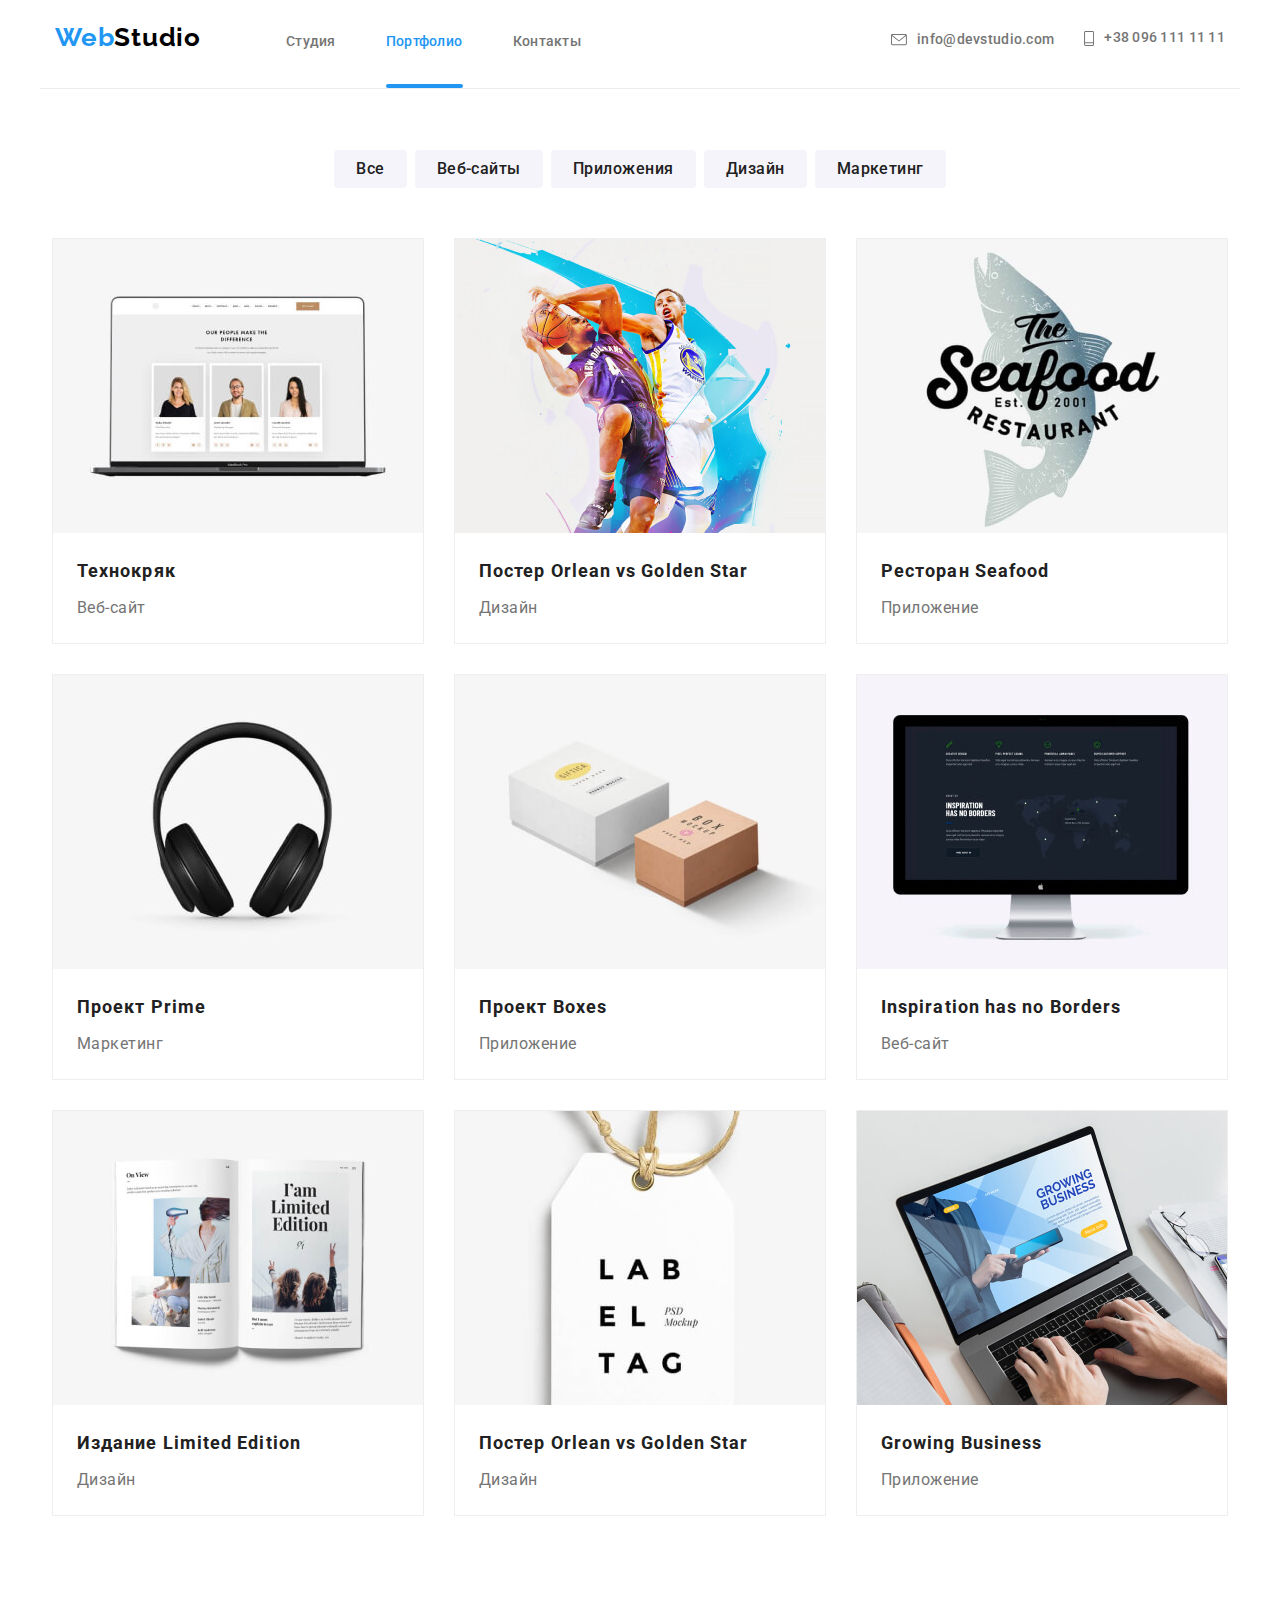
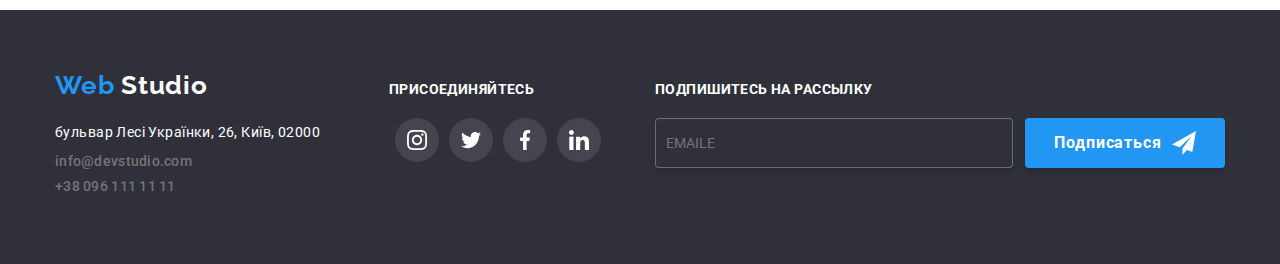
==== commit 8278b9b8: "Все готово, і благополучно зломана модалка для моб" ====
--- a/portfolio.html
+++ b/portfolio.html
@@ -10,34 +10,21 @@
     />
     <link rel="stylesheet" href="./CSS/normalize.css" />
     <link rel="stylesheet" href="./CSS/maine.min.css" />
-    <style>
-      html {overflow-x: hidden;}
-  </style>
   </head>
   <body>
     <!--Шапка: Логотип, навігація, контакт email, тел-->
-
-    <header class="container">
+    <header>
       <!--навігація в шапці-->
       <div class="header-navigation">
-        <div class="logo-container">
-        <a
-        class="header-logo link"
-        aria-label="Логотип"
-        href="./index.html"
-        lang="en"
-       >
-        <span class="logo-web">Web</span> Studio</a
-       >
-      </div>
-      <button type="button" class="menu-btn" aria-expanded="true" aria-controls="menu-wrapper" data-menu-button>
-        <svg width="40" height="40">
-          <use class="icon-burger" href="./imeges/sprite.svg#icon-icon-menu-burger"></use>
-          <use class="icon-close" href="./imeges/sprite.svg#icon-close-burger"></use>
-        </svg>
-      </button>
-      <div class="menu-wrapper" data-menu>
         <nav class="navigation">
+          <a
+            class="header-logo link"
+            aria-label="Логотип"
+            href="./index.html"
+            lang="en"
+          >
+            <span class="logo-web">Web</span> Studio</a
+          >
           <ul class="navigation-list list">
             <li class="navigation-list-item">
               <a class="navigation-list-link link" href="./index.html"
@@ -45,7 +32,9 @@
               >
             </li>
             <li class="navigation-list-item navigation-line-portfolio">
-              <a class="navigation-list-link link active" href="./portfolio.html"
+              <a
+                class="navigation-list-link link active"
+                href="./portfolio.html"
                 >Портфолио</a
               >
             </li>
@@ -60,29 +49,24 @@
           <address class="address">
             <ul class="address-list list">
               <li class="address-item">
-                <a class="address-emaile link" href="mailto:info@devstudio.com"
-                  ><svg class="address-emaile-svg" width="15" height="10">
+                <a class="address-emaile link" href="mailto:info@devstudio.com">
+                  <svg  class="address-emaile-svg" width="16" height="12">
                     <use href="./imeges/sprite.svg#icon-mail"></use>
-                  </svg>
-                  info@devstudio.com</a
-                >
-              </li>
+                  </svg>info@devstudio.com</a
+                ></a>
+              </li> 
               <li class="address-item">
-                <a class="address-tel link" href="tel:+380961111111"
-                  ><svg class="address-tel-svg" width="10" height="15">
-                    <use href="./imeges/sprite.svg#icon-phone-icon"></use>
-                  </svg>
-                  +38 096 111 11 11</a
+                <a class="address-tel link"href="tel:+380961111111"
+                  > <svg class="address-tel-svg" width="10" height="15">
+                    <use href="./imeges/sprite.svg#icon-phone-icon"  ></use>
+                  </svg>+38 096 111 11 11</a
                 >
               </li>
             </ul>
           </address>
         </div>
       </div>
-      </div>
     </header>
-
-   
     <!--Портфоліо-->
     <main>
       <h1 hidden>Портфоліо</h1>
@@ -124,19 +108,20 @@
               <a class="portfolio-focus-item link" href="">
                 <div class="effect-item-div">
                       <div class="effect-div">
+
                         <picture>
-                          <source srcset="./imeges/Портфоліо/portfolio1-desk.jpg 1x, ./images/Портфоліо/portfolio1-desk@2x.jpg 2x" 
-                              media="(min-width: 1200px)">
-                          <source srcset="./imeges/Портфоліо/portfolio1-tab.jpg 1x, ./images/Портфоліо/portfolio1-tab@2x.jpg 2x" 
-                              media="(min-width: 768px)">
-                          <source srcset="./imeges/Портфоліо/portfolio1-mob.jpg 1x, ./images/Портфоліо/portfolio1-mob@2x.jpg 2x" 
-                              media="(max-width: 767px)">
-                          <img src="./imeges/Портфоліо/portfolio1-desk.jpg" alt="Технокряк">
-                      </picture>
-                      <!--<img class="img"
-                      src="./imeges/Портфоліо/технокряк1.jpg"
-                      alt="фото веб-сайту технокряк"
-                      width="370"/>-->
+                          <source srcset="./imeges/Портфоліо/portfolio1-desk.jpg 1x, ./imeges/Портфоліо/portfolio1-desk@2x.jpg 2x" 
+                              media="(min-width: 1200px)">
+                          <source srcset="./imeges/Портфоліо/portfolio1-tab.jpg 1x, ./imeges/Портфоліо/portfolio1-tab@2x.jpg 2x" 
+                              media="(min-width: 768px)">
+                          <source srcset="./imeges/Портфоліо/portfolio1-mob.jpg 1x, ./imeges/Портфоліо/portfolio1-mob@2x.jpg 2x" 
+                              media="(max-width: 767px)">
+                              <img class="img"
+                              src="./imeges/Портфоліо/portfolio1-desk.jpg"
+                              alt="фото веб-сайту технокряк"
+                              />
+                      </picture>
+                      
                       <p class="text portfolio-effect-text">
                         Технокряк это современная площадка распространения
                         коронавируса. Компании используют эту платформу для цифрового
@@ -154,19 +139,20 @@
               <a class="portfolio-focus-item link" href="">
                 <div class="effect-item-div">
                       <div class="effect-div">
-                        <picture>
-                          <source srcset="./imeges/Портфоліо/portfolio2-desk.jpg 1x, ./images/Портфоліо/portfolio2-desk@2x.jpg 2x" 
-                              media="(min-width: 1200px)">
-                          <source srcset="./imeges/Портфоліо/portfolio2-tab.jpg 1x, ./images/Портфоліо/portfolio2-tab@2x.jpg 2x" 
-                              media="(min-width: 768px)">
-                          <source srcset="./imeges/Портфоліо/portfolio2-mob.jpg 1x, ./images/Портфоліо/portfolio2-mob@2x.jpg 2x" 
-                              media="(max-width: 767px)">
-                          <img src="./imeges/Портфоліо/portfolio2-desk.jpg" alt="Технокряк">
-                      </picture>
-                      <!--<img class="img"
-                      src="./imeges/Портфоліо/постер2.jpg"
-                      alt="Фото постера баскетболістів"
-                      width="370"/>-->
+
+                       <picture>
+                          <source srcset="./imeges/Портфоліо/portfolio2-desk.jpg 1x, ./imeges/Портфоліо/portfolio2-desk@2x.jpg 2x" 
+                              media="(min-width: 1200px)">
+                          <source srcset="./imeges/Портфоліо/portfolio2-tab.jpg 1x, ./imeges/Портфоліо/portfolio2-tab@2x.jpg 2x" 
+                              media="(min-width: 768px)">
+                          <source srcset="./imeges/Портфоліо/portfolio2-mob.jpg 1x, ./imeges/Портфоліо/portfolio2-mob@2x.jpg 2x" 
+                              media="(max-width: 767px)">
+                              <img class="img"
+                              src="./imeges/Портфоліо/portfolio2-desk.jpg"
+                              alt="фото веб-сайту технокряк"
+                              />
+                      </picture>
+                      
                       <p class="text portfolio-effect-text">
                         Технокряк это современная площадка распространения
                         коронавируса. Компании используют эту платформу для цифрового
@@ -184,19 +170,20 @@
               <a class="portfolio-focus-item link" href="">
                 <div class="effect-item-div">
                       <div class="effect-div">
-                        <picture>
-                          <source srcset="./imeges/Портфоліо/portfolio3-desk.jpg 1x, ./images/Портфоліо/portfolio3-desk@2x.jpg 2x" 
-                              media="(min-width: 1200px)">
-                          <source srcset="./imeges/Портфоліо/portfolio3-tab.jpg 1x, ./images/Портфоліо/portfolio3-tab@2x.jpg 2x" 
-                              media="(min-width: 768px)">
-                          <source srcset="./imeges/Портфоліо/portfolio3-mob.jpg 1x, ./images/Портфоліо/portfolio3-mob@2x.jpg 2x" 
-                              media="(max-width: 767px)">
-                          <img src="./imeges/Портфоліо/portfolio3-desk.jpg" alt="Технокряк">
-                      </picture>
-                      <!--<img class="img"
-                      src="./imeges/Портфоліо/ресторан3.jpg"
-                      alt="фото веб-сайту технокряк"
-                      width="370"/>-->
+
+                      <picture>
+                          <source srcset="./imeges/Портфоліо/portfolio3-desk.jpg 1x, ./imeges/Портфоліо/portfolio3-desk@2x.jpg 2x" 
+                              media="(min-width: 1200px)">
+                          <source srcset="./imeges/Портфоліо/portfolio3-tab.jpg 1x, ./imeges/Портфоліо/portfolio3-tab@2x.jpg 2x" 
+                              media="(min-width: 768px)">
+                          <source srcset="./imeges/Портфоліо/portfolio3-mob.jpg 1x, ./imeges/Портфоліо/portfolio3-mob@2x.jpg 2x" 
+                              media="(max-width: 767px)">
+                              <img class="img"
+                              src="./imeges/Портфоліо/portfolio3-desk.jpg"
+                              alt="фото веб-сайту технокряк"
+                              />
+                      </picture>
+                      
                       <p class="text portfolio-effect-text">
                         Технокряк это современная площадка распространения
                         коронавируса. Компании используют эту платформу для цифрового
@@ -216,19 +203,20 @@
               <a class="portfolio-focus-item link" href="">
                 <div class="effect-item-div">
                       <div class="effect-div">
-                        <picture>
-                          <source srcset="./imeges/Портфоліо/portfolio4-desk.jpg 1x, ./images/Портфоліо/portfolio4-desk@2x.jpg 2x" 
-                              media="(min-width: 1200px)">
-                          <source srcset="./imeges/Портфоліо/portfolio4-tab.jpg 1x, ./images/Портфоліо/portfolio4-tab@2x.jpg 2x" 
-                              media="(min-width: 768px)">
-                          <source srcset="./imeges/Портфоліо/portfoli4-mob.jpg 1x, ./images/Портфоліо/portfolio4-mob@2x.jpg 2x" 
-                              media="(max-width: 767px)">
-                          <img src="./imeges/Портфоліо/portfolio4-desk.jpg" alt="Технокряк">
-                      </picture>
-                      <!--<img class="img"
-                      src="./imeges/Портфоліо/prime4.jpg"
-                      alt="фото веб-сайту технокряк"
-                      width="370"/>-->
+
+                      <picture>
+                          <source srcset="./imeges/Портфоліо/portfolio4-desk.jpg 1x, ./imeges/Портфоліо/portfolio4-desk@2x.jpg 2x" 
+                              media="(min-width: 1200px)">
+                          <source srcset="./imeges/Портфоліо/portfolio4-tab.jpg 1x, ./imeges/Портфоліо/portfolio4-tab@2x.jpg 2x" 
+                              media="(min-width: 768px)">
+                          <source srcset="./imeges/Портфоліо/portfolio4-mob.jpg 1x, ./imeges/Портфоліо/portfolio4-mob@2x.jpg 2x" 
+                              media="(max-width: 767px)">
+                              <img class="img"
+                              src="./imeges/Портфоліо/portfolio4-desk.jpg"
+                              alt="фото веб-сайту технокряк"
+                              />
+                      </picture>
+
                       <p class="text portfolio-effect-text">
                         Технокряк это современная площадка распространения
                         коронавируса. Компании используют эту платформу для цифрового
@@ -249,19 +237,20 @@
               <a class="portfolio-focus-item link" href="">
                 <div class="effect-item-div">
                       <div class="effect-div">
-                        <picture>
-                          <source srcset="./imeges/Портфоліо/portfolio5-desk.jpg 1x, ./images/Портфоліо/portfolio5-desk@2x.jpg 2x" 
-                              media="(min-width: 1200px)">
-                          <source srcset="./imeges/Портфоліо/portfolio5-tab.jpg 1x, ./images/Портфоліо/portfolio5-tab@2x.jpg 2x" 
-                              media="(min-width: 768px)">
-                          <source srcset="./imeges/Портфоліо/portfolio5-mob.jpg 1x, ./images/Портфоліо/portfolio5-mob@2x.jpg 2x" 
-                              media="(max-width: 767px)">
-                          <img src="./imeges/Портфоліо/portfolio5-desk.jpg" alt="Технокряк">
-                      </picture>
-                      <!--<img class="img"
-                      src="./imeges/Портфоліо/boxes5.jpg"
-                      alt="фото веб-сайту технокряк"
-                      width="370"/>-->
+
+                      <picture>
+                          <source srcset="./imeges/Портфоліо/portfolio5-desk.jpg 1x, ./imeges/Портфоліо/portfolio5-desk@2x.jpg 2x" 
+                              media="(min-width: 1200px)">
+                          <source srcset="./imeges/Портфоліо/portfolio5-tab.jpg 1x, ./imeges/Портфоліо/portfolio5-tab@2x.jpg 2x" 
+                              media="(min-width: 768px)">
+                          <source srcset="./imeges/Портфоліо/portfolio5-mob.jpg 1x, ./imeges/Портфоліо/portfolio5-mob@2x.jpg 2x" 
+                              media="(max-width: 767px)">
+                              <img class="img"
+                              src="./imeges/Портфоліо/portfolio5-desk.jpg"
+                              alt="фото веб-сайту технокряк"
+                              />
+                      </picture>
+
                       <p class="text portfolio-effect-text">
                         Технокряк это современная площадка распространения
                         коронавируса. Компании используют эту платформу для цифрового
@@ -280,20 +269,21 @@
             <li class="portfolio-works-item">
               <a class="portfolio-focus-item link" href="">
                 <div class="effect-item-div">
-                  <picture>
-                    <source srcset="./imeges/Портфоліо/portfolio6-desk.jpg 1x, ./images/Портфоліо/portfolio6-desk@2x.jpg 2x" 
-                        media="(min-width: 1200px)">
-                    <source srcset="./imeges/Портфоліо/portfolio6-tab.jpg 1x, ./images/Портфоліо/portfolio6-tab@2x.jpg 2x" 
-                        media="(min-width: 768px)">
-                    <source srcset="./imeges/Портфоліо/portfolio6-mob.jpg 1x, ./images/Портфоліо/portfolio6-mob@2x.jpg 2x" 
-                        media="(max-width: 767px)">
-                    <img src="./imeges/Портфоліо/portfolio6-desk.jpg" alt="Технокряк">
-                </picture>
-                      <!--<div class="effect-div">
-                      <img class="img"
-                      src="./imeges/Портфоліо/borders6.jpg"
-                      alt="фото веб-сайту технокряк"
-                      width="370"/>-->
+                      <div class="effect-div">
+
+                      <picture>
+                          <source srcset="./imeges/Портфоліо/portfolio6-desk.jpg 1x, ./imeges/Портфоліо/portfolio6-desk@2x.jpg 2x" 
+                              media="(min-width: 1200px)">
+                          <source srcset="./imeges/Портфоліо/portfolio6-tab.jpg 1x, ./imeges/Портфоліо/portfolio6-tab@2x.jpg 2x" 
+                              media="(min-width: 768px)">
+                          <source srcset="./imeges/Портфоліо/portfolio6-mob.jpg 1x, ./imeges/Портфоліо/portfolio6-mob@2x.jpg 2x" 
+                              media="(max-width: 767px)">
+                              <img class="img"
+                              src="./imeges/Портфоліо/portfolio6-desk.jpg"
+                              alt="фото веб-сайту технокряк"
+                              />
+                      </picture>
+
                       <p class="text portfolio-effect-text">
                         Технокряк это современная площадка распространения
                         коронавируса. Компании используют эту платформу для цифрового
@@ -312,20 +302,21 @@
             <li class="portfolio-works-item">
               <a class="portfolio-focus-item link" href="">
                 <div class="effect-item-div">
-                  <picture>
-                    <source srcset="./imeges/Портфоліо/portfolio7-desk.jpg 1x, ./images/Портфоліо/portfolio7-desk@2x.jpg 2x" 
-                        media="(min-width: 1200px)">
-                    <source srcset="./imeges/Портфоліо/portfolio7-tab.jpg 1x, ./images/Портфоліо/portfolio7-tab@2x.jpg 2x" 
-                        media="(min-width: 768px)">
-                    <source srcset="./imeges/Портфоліо/portfolio7-mob.jpg 1x, ./images/Портфоліо/portfolio7-mob@2x.jpg 2x" 
-                        media="(max-width: 767px)">
-                    <img src="./imeges/Портфоліо/portfolio7-desk.jpg" alt="Технокряк">
-                </picture>
-                      <!--<div class="effect-div">
-                      <img class="img"
-                      src="./imeges/Портфоліо/limitededition7.jpg"
-                      alt="фото веб-сайту технокряк"
-                      width="370"/>-->
+                      <div class="effect-div">
+
+                      <picture>
+                          <source srcset="./imeges/Портфоліо/portfolio7-desk.jpg 1x, ./imeges/Портфоліо/portfolio7-desk@2x.jpg 2x" 
+                              media="(min-width: 1200px)">
+                          <source srcset="./imeges/Портфоліо/portfolio7-tab.jpg 1x, ./imeges/Портфоліо/portfolio7-tab@2x.jpg 2x" 
+                              media="(min-width: 768px)">
+                          <source srcset="./imeges/Портфоліо/portfolio7-mob.jpg 1x, ./imeges/Портфоліо/portfolio7-mob@2x.jpg 2x" 
+                              media="(max-width: 767px)">
+                              <img class="img"
+                              src="./imeges/Портфоліо/portfolio7-desk.jpg"
+                              alt="фото веб-сайту технокряк"
+                              />
+                      </picture>
+
                       <p class="text portfolio-effect-text">
                         Технокряк это современная площадка распространения
                         коронавируса. Компании используют эту платформу для цифрового
@@ -344,20 +335,21 @@
             <li class="portfolio-works-item">
               <a class="portfolio-focus-item link" href="">
                 <div class="effect-item-div">
-                  <picture>
-                    <source srcset="./imeges/Портфоліо/portfolio8-desk.jpg 1x, ./images/Портфоліо/portfolio8-desk@2x.jpg 2x" 
-                        media="(min-width: 1200px)">
-                    <source srcset="./imeges/Портфоліо/portfolio8-tab.jpg 1x, ./images/Портфоліо/portfolio8-tab@2x.jpg 2x" 
-                        media="(min-width: 768px)">
-                    <source srcset="./imeges/Портфоліо/portfolio8-mob.jpg 1x, ./images/Портфоліо/portfolio8-mob@2x.jpg 2x" 
-                        media="(max-width: 767px)">
-                    <img src="./imeges/Портфоліо/portfolio8-desk.jpg" alt="Технокряк">
-                </picture>
-                      <!--<div class="effect-div">
-                      <img class="img"
-                      src="./imeges/Портфоліо/lab8.jpg"
-                      alt="Фото постера баскетболістів"
-                      width="370"/>-->
+                      <div class="effect-div">
+
+                      <picture>
+                          <source srcset="./imeges/Портфоліо/portfolio8-desk.jpg 1x, ./imeges/Портфоліо/portfolio8-desk@2x.jpg 2x" 
+                              media="(min-width: 1200px)">
+                          <source srcset="./imeges/Портфоліо/portfolio8-tab.jpg 1x, ./imeges/Портфоліо/portfolio8-tab@2x.jpg 2x" 
+                              media="(min-width: 768px)">
+                          <source srcset="./imeges/Портфоліо/portfolio8-mob.jpg 1x, ./imeges/Портфоліо/portfolio8-mob@2x.jpg 2x" 
+                              media="(max-width: 767px)">
+                              <img class="img"
+                              src="./imeges/Портфоліо/portfolio8-desk.jpg"
+                              alt="фото веб-сайту технокряк"
+                              />
+                      </picture>
+
                       <p class="text portfolio-effect-text">
                         Технокряк это современная площадка распространения
                         коронавируса. Компании используют эту платформу для цифрового
@@ -375,19 +367,20 @@
               <a class="portfolio-focus-item link" href="">
                 <div class="effect-item-div">
                       <div class="effect-div">
-                        <picture>
-                          <source srcset="./imeges/Портфоліо/portfolio9-desk.jpg 1x, ./images/Портфоліо/portfolio9-desk@2x.jpg 2x" 
-                              media="(min-width: 1200px)">
-                          <source srcset="./imeges/Портфоліо/portfolio9-tab.jpg 1x, ./images/Портфоліо/portfolio9-tab@2x.jpg 2x" 
-                              media="(min-width: 768px)">
-                          <source srcset="./imeges/Портфоліо/portfolio9-mob.jpg 1x, ./images/Портфоліо/portfolio9-mob@2x.jpg 2x" 
-                              media="(max-width: 767px)">
-                          <img src="./imeges/Портфоліо/portfolio9-desk.jpg" alt="Технокряк">
-                      </picture>
-                      <!--<img class="img"
-                      src="./imeges/Портфоліо/growingbusiness9.jpg"
-                      alt="Фото постера баскетболістів"
-                      width="370"/>-->
+
+                      <picture>
+                          <source srcset="./imeges/Портфоліо/portfolio9-desk.jpg 1x, ./imeges/Портфоліо/portfolio9-desk@2x.jpg 2x" 
+                              media="(min-width: 1200px)">
+                          <source srcset="./imeges/Портфоліо/portfolio9-tab.jpg 1x, ./imeges/Портфоліо/portfolio9-tab@2x.jpg 2x" 
+                              media="(min-width: 768px)">
+                          <source srcset="./imeges/Портфоліо/portfolio9-mob.jpg 1x, ./imeges/Портфоліо/portfolio9-mob@2x.jpg 2x" 
+                              media="(max-width: 767px)">
+                              <img class="img"
+                              src="./imeges/Портфоліо/portfolio9-desk.jpg"
+                              alt="фото веб-сайту технокряк"
+                              />
+                      </picture>
+
                       <p class="text portfolio-effect-text">
                         Технокряк это современная площадка распространения
                         коронавируса. Компании используют эту платформу для цифрового
@@ -409,7 +402,7 @@
       </section>
     </main>
     <!--Footer: Лого, Адреса, Приєднуйтесь, Підписуйтесь-->
-    <footer class="footer-container footer container">
+    <footer class="footer-container footer">
       <!--<div class="footer-container">-->
       <div class="footer-div-container">
         <div class="footer-div-address">
@@ -421,8 +414,8 @@
           >
             <span class="logo-web">Web</span> Studio</a
           >
-          <address class="footer-address">
-            <ul class="list">
+          <address>
+            <ul class="list footer-list-adres">
               <li>
                 <a
                   class="footer-adres link"
@@ -431,7 +424,7 @@
                   >бульвар Лесі Українки, 26, Київ, 02000</a
                 >
               </li>
-              <li class="address-emaile-footer">
+              <li class="address-emaile-foote">
                 <a class="address-emaile link" href="mailto:info@devstudio.com"
                   >info@devstudio.com</a
                 >
@@ -461,32 +454,34 @@
             <li class="social-list-item">
               <a
                 class="solcial-link-item footer-icon-link link"
-                aria-label="ссылка на твиттер"
+                aria-label="ссылка на твиттер" 
                 href="#"
                 ><svg class="solcial-icon-svg" width="20px" height="20px">
-                  <use href="./imeges/sprite.svg#icon-twitter"></use></svg></a>
+                  <use href="./imeges/sprite.svg#icon-twitter"></use>
+                </svg></a>
             </li>
             <li class="social-list-item">
               <a
                 class="solcial-link-item footer-icon-link link"
-                aria-label="ссылка на фейсбук"
+                aria-label="ссылка на фейсбук" 
                 href="#"
                 ><svg class="solcial-icon-svg" width="20px" height="20px">
-                  <use href="./imeges/sprite.svg#icon-facebook"></use></svg></a>
+                  <use href="./imeges/sprite.svg#icon-facebook"></use>
+                </svg></a>
             </li>
             <li class="social-list-item">
               <a
                 class="solcial-link-item footer-icon-link link"
-                aria-label="ссылка на линкедин"
+                aria-label="ссылка на линкедин" 
                 href="#"
                 ><svg class="solcial-icon-svg" width="20px" height="20px">
-                  <use href="./imeges/sprite.svg#icon-linkedin"></use></svg></a>
+                  <use href="./imeges/sprite.svg#icon-linkedin"></use>
+                </svg></a>
             </li>
           </ul>
         </div>
         <div class="sign-up">
           <b class="action">Подпишитесь на рассылку</b>
-          <form class="imput-footer">
           <div class="imput">
             <input
               type="text"
@@ -495,22 +490,15 @@
               placeholder="EMAILE"
             />
             <button class="footter-button button" type="submit">
-              Подписаться
-              <svg
-                class="effect-div plane-icon-send"
-                width="24px"
-                height="24px"
-              >
+              Подписаться 
+              <svg class="solcial-icon-svg plane-icon-send" width="24px" height="24px">
                 <use href="./imeges/sprite.svg#icon-planeiconsend"></use>
               </svg>
             </button>
-          </form>
           </div>
         </div>
       </div>
+      <!--</div>-->
     </footer>
-
-    <script src="./js/menu.js"></script>
-
   </body>
 </html>
--- a/CSS/maine.min.css
+++ b/CSS/maine.min.css
@@ -1,2 +1,2 @@
-/*! normalize.css v8.0.1 | MIT License | github.com/necolas/normalize.css */html{line-height:1.15;-webkit-text-size-adjust:100%}body{margin:0}main{display:block}h1{font-size:2em;margin:0.67em 0}hr{box-sizing:content-box;height:0;overflow:visible}pre{font-family:monospace, monospace;font-size:1em}a{background-color:transparent}abbr[title]{border-bottom:none;text-decoration:underline;text-decoration:underline dotted}b,strong{font-weight:bolder}code,kbd,samp{font-family:monospace, monospace;font-size:1em}small{font-size:80%}sub,sup{font-size:75%;line-height:0;position:relative;vertical-align:baseline}sub{bottom:-0.25em}sup{top:-0.5em}img{border-style:none}button,input,optgroup,select,textarea{font-family:inherit;font-size:100%;line-height:1.15;margin:0}button,input{overflow:visible}button,select{text-transform:none}button,[type="button"],[type="reset"],[type="submit"]{-webkit-appearance:button}button::-moz-focus-inner,[type="button"]::-moz-focus-inner,[type="reset"]::-moz-focus-inner,[type="submit"]::-moz-focus-inner{border-style:none;padding:0}button:-moz-focusring,[type="button"]:-moz-focusring,[type="reset"]:-moz-focusring,[type="submit"]:-moz-focusring{outline:1px dotted ButtonText}fieldset{padding:0.35em 0.75em 0.625em}legend{box-sizing:border-box;color:inherit;display:table;max-width:100%;padding:0;white-space:normal}progress{vertical-align:baseline}textarea{overflow:auto}[type="checkbox"],[type="radio"]{box-sizing:border-box;padding:0}[type="number"]::-webkit-inner-spin-button,[type="number"]::-webkit-outer-spin-button{height:auto}[type="search"]{-webkit-appearance:textfield;outline-offset:-2px}[type="search"]::-webkit-search-decoration{-webkit-appearance:none}::-webkit-file-upload-button{-webkit-appearance:button;font:inherit}details{display:block}summary{display:list-item}template{display:none}[hidden]{display:none}html{box-sizing:border-box}*{border:none}*,*::before,*::after{box-sizing:inherit}*:hover,*:focus{transition:all 250ms linear}body{background-color:#ffffff;font-family:"Roboto",sans-serif;font-size:14px;color:#212121}ul{margin:0px;padding:0px}li{border:none}h1,h2,h3,h4,h5,h6{margin:0px}p{margin:0px}img{display:block}img{border:none}input,textarea{border:1px solid rgba(33,33,33,0.2);padding:unset;box-sizing:border-box;border-radius:4px;cursor:pointer}textarea{padding:15px}input:focus,textarea:focus{outline-color:#2196F3}.link{display:block;text-decoration:none}.list{list-style:none}.logo{font-weight:700;font-size:26px;line-height:1.19;letter-spacing:0.03em;color:#000000;transition:all 250ms linear}.img{display:block}@media screen and (max-width: 767px){.container{max-width:480px;margin-right:auto;margin-left:auto;padding-right:15px;padding-left:15px}}@media screen and (min-width: 768px){.container{width:768px;margin-right:auto;margin-left:auto}}@media screen and (min-width: 1200px){.container{width:1200px;margin-right:auto;margin-left:auto;padding-right:15px;padding-left:15px}}@media screen and (max-width: 767px){.form{position:absolute;left:0;top:50px;display:flex;justify-content:center;align-items:center;width:100%;height:100%;background-color:rgba(0,0,0,0.2);z-index:100}.modal-form{position:relative;padding:40px;max-width:450px;height:581px;background:#FFFFFF;box-shadow:0px 1px 3px rgba(0,0,0,0.12),0px 1px 1px rgba(0,0,0,0.14),0px 2px 1px rgba(0,0,0,0.2);border-radius:4px;display:flex;flex-direction:column;align-items:center;animation-name:modal-form-animation}.form-title{font-family:Roboto;font-style:normal;font-weight:bold;font-size:20px;line-height:23px;text-align:center;letter-spacing:0.03em;color:#212121;margin-bottom:30px}.form-input{padding-left:41px}.modal-form-list{width:100%}.modal-form-list:not(:last-child){margin-bottom:28px}.modal-form-list:last-child{margin-bottom:20px}.modal-form-list input{height:40px}.modal-form-list textarea{height:120px}.form-label{position:absolute;top:12px;left:42px;transition:250ms linear}.modal-form-list{position:relative}.form-svg{position:absolute;top:12px;left:19px;fill:#212121;transition:250ms linear}.form-svg{transition:250ms cubic-bezier(0.4, 0, 0.2, 1)}.label-comment{position:absolute;top:12px;left:16px;transition:250ms linear}.form-label{position:absolute;top:12px;left:42px;transition:250ms linear}.input-modal{width:100%;margin-right:auto;margin-left:auto}.form-accept{display:flex;align-items:center;display:flex;text-align:center;justify-content:center;margin-bottom:20px}.form-mark{margin-right:8px}.form-mark-text{font-family:Roboto;font-style:normal;font-weight:normal;font-size:12px;line-height:1.667;letter-spacing:0.03em;color:#757575}.btn-form{padding:10px 55px;background:#2196F3;box-shadow:0px 4px 4px rgba(0,0,0,0.15);border-radius:4px;font-family:Roboto;font-style:normal;font-weight:bold;font-size:16px;line-height:30px;display:flex;align-items:center;text-align:center;letter-spacing:0.06em;margin-right:auto;margin-left:auto;color:#FFFFFF;cursor:pointer}.btn-close{display:flex;position:absolute;height:30px;width:30px;top:14px;right:14px;border-color:#000000;background:#FFFFFF;border:1px solid rgba(0,0,0,0.1);box-sizing:border-box;border-radius:50px;justify-content:center;align-items:center;cursor:pointer;transition:250ms cubic-bezier(0.4, 0, 0.2, 1)}.btn-close:hover .close-svg,.btn-close:focus .close-svg{fill:#2196F3;transition:250ms linear}.close-svg{background-size:contain}.modal-form-list:hover .form-svg{fill:#2196F3;box-sizing:12px}.modal-form-list:hover input,.modal-form-list:hover textarea{border-color:#2196F3}.textarea-comment{padding:15px}.modal-form-list:hover label{color:#2196F3;top:-20px;left:16px}.form-input:focus+.form-label,.textarea-comment:focus+.label-comment,.form-input:not(:placeholder-shown)+.form-label,.textarea-comment:not(:placeholder-shown)+.label-comment{color:#2196F3;top:-20px;left:16px;box-sizing:12px}.form-input:focus ~ .form-svg{fill:#2196F3}.is-hidden{top:200px;visibility:hidden;opacity:0;pointer-events:none;transition:250ms cubic-bezier(0.4, 0, 0.2, 1)}}@media screen and (min-width: 768px){.form{position:absolute;top:0;display:flex;justify-content:center;align-items:center;width:100%;height:100%;background-color:rgba(0,0,0,0.2);z-index:100}.modal-form{position:relative;padding:40px;width:528px;height:581px;background:#FFFFFF;box-shadow:0px 1px 3px rgba(0,0,0,0.12),0px 1px 1px rgba(0,0,0,0.14),0px 2px 1px rgba(0,0,0,0.2);border-radius:4px;display:flex;flex-direction:column;align-items:center;animation-name:modal-form-animation}.form-title{font-family:Roboto;font-style:normal;font-weight:bold;font-size:20px;line-height:23px;text-align:center;letter-spacing:0.03em;color:#212121;margin-bottom:30px}.form-input{padding-left:41px}.modal-form-list{width:448px}.modal-form-list:not(:last-child){margin-bottom:28px}.modal-form-list:last-child{margin-bottom:20px}.modal-form-list input{height:40px}.modal-form-list textarea{height:120px}.form-label{position:absolute;top:12px;left:42px;transition:250ms linear}.modal-form-list{position:relative}.form-svg{position:absolute;top:12px;left:19px;fill:#212121;transition:250ms linear}.form-svg{transition:250ms cubic-bezier(0.4, 0, 0.2, 1)}.label-comment{position:absolute;top:12px;left:16px;transition:250ms linear}.form-label{position:absolute;top:12px;left:42px;transition:250ms linear}.input-modal{width:100%;margin-right:auto;margin-left:auto}.form-accept{display:flex;align-items:center;display:flex;text-align:center;justify-content:center;margin-bottom:20px}.form-mark{margin-right:8px}.form-mark-text{font-family:Roboto;font-style:normal;font-weight:normal;font-size:14px;line-height:1.71;letter-spacing:0.03em;color:#757575}.btn-form{padding:10px 55px;background:#2196F3;box-shadow:0px 4px 4px rgba(0,0,0,0.15);border-radius:4px;font-family:Roboto;font-style:normal;font-weight:bold;font-size:16px;line-height:30px;display:flex;align-items:center;text-align:center;letter-spacing:0.06em;margin-right:auto;margin-left:auto;color:#FFFFFF;cursor:pointer}.btn-close{display:flex;position:absolute;height:30px;width:30px;top:14px;right:14px;border-color:#000000;background:#FFFFFF;border:1px solid rgba(0,0,0,0.1);box-sizing:border-box;border-radius:50px;justify-content:center;align-items:center;cursor:pointer;transition:250ms cubic-bezier(0.4, 0, 0.2, 1)}.btn-close:hover .close-svg,.btn-close:focus .close-svg{fill:#2196F3;transition:250ms linear}.close-svg{background-size:contain}.modal-form-list:hover .form-svg{fill:#2196F3;box-sizing:12px}.modal-form-list:hover input,.modal-form-list:hover textarea{border-color:#2196F3}.textarea-comment{padding:15px}.modal-form-list:hover label{color:#2196F3;top:-20px;left:16px}.form-input:focus+.form-label,.textarea-comment:focus+.label-comment,.form-input:not(:placeholder-shown)+.form-label,.textarea-comment:not(:placeholder-shown)+.label-comment{color:#2196F3;top:-20px;left:16px;box-sizing:12px}.form-input:focus ~ .form-svg{fill:#2196F3}.is-hidden{top:200px;visibility:hidden;opacity:0;pointer-events:none;transition:250ms cubic-bezier(0.4, 0, 0.2, 1)}}@media screen and (min-width: 1200px){.form{position:fixed;left:0;top:0;display:flex;justify-content:center;align-items:center;width:100%;height:100%;background-color:rgba(0,0,0,0.2);z-index:100}.modal-form{position:relative;padding:40px;width:528px;height:581px;background:#FFFFFF;box-shadow:0px 1px 3px rgba(0,0,0,0.12),0px 1px 1px rgba(0,0,0,0.14),0px 2px 1px rgba(0,0,0,0.2);border-radius:4px;display:flex;flex-direction:column;align-items:center;animation-name:modal-form-animation}.form-title{font-family:Roboto;font-style:normal;font-weight:bold;font-size:20px;line-height:23px;text-align:center;letter-spacing:0.03em;color:#212121;margin-bottom:30px}.form-input{padding-left:41px}.modal-form-list{width:448px}.modal-form-list:not(:last-child){margin-bottom:28px}.modal-form-list:last-child{margin-bottom:20px}.modal-form-list input{height:40px}.modal-form-list textarea{height:120px}.form-label{position:absolute;top:12px;left:42px;transition:250ms linear}.modal-form-list{position:relative}.form-svg{position:absolute;top:12px;left:19px;fill:#212121;transition:250ms linear}.form-svg{transition:250ms cubic-bezier(0.4, 0, 0.2, 1)}.label-comment{position:absolute;top:12px;left:16px;transition:250ms linear}.form-label{position:absolute;top:12px;left:42px;transition:250ms linear}.input-modal{width:100%;margin-right:auto;margin-left:auto}.form-accept{display:flex;align-items:center;display:flex;text-align:center;justify-content:center;margin-bottom:20px}.form-mark{margin-right:8px}.form-mark-text{font-family:Roboto;font-style:normal;font-weight:normal;font-size:14px;line-height:1.71;letter-spacing:0.03em;color:#757575}.btn-form{padding:10px 55px;background:#2196F3;box-shadow:0px 4px 4px rgba(0,0,0,0.15);border-radius:4px;font-family:Roboto;font-style:normal;font-weight:bold;font-size:16px;line-height:30px;display:flex;align-items:center;text-align:center;letter-spacing:0.06em;margin-right:auto;margin-left:auto;color:#FFFFFF;cursor:pointer}.btn-close{display:flex;position:absolute;height:30px;width:30px;top:14px;right:14px;border-color:#000000;background:#FFFFFF;border:1px solid rgba(0,0,0,0.1);box-sizing:border-box;border-radius:50px;justify-content:center;align-items:center;cursor:pointer;transition:250ms cubic-bezier(0.4, 0, 0.2, 1)}.btn-close:hover .close-svg,.btn-close:focus .close-svg{fill:#2196F3;transition:250ms linear}.close-svg{background-size:contain}.modal-form-list:hover .form-svg{fill:#2196F3;box-sizing:12px}.modal-form-list:hover input,.modal-form-list:hover textarea{border-color:#2196F3}.textarea-comment{padding:15px}.modal-form-list:hover label{color:#2196F3;top:-20px;left:16px}.form-input:focus+.form-label,.textarea-comment:focus+.label-comment,.form-input:not(:placeholder-shown)+.form-label,.textarea-comment:not(:placeholder-shown)+.label-comment{color:#2196F3;top:-20px;left:16px;box-sizing:12px}.form-input:focus ~ .form-svg{fill:#2196F3}.is-hidden{top:200px;visibility:hidden;opacity:0;pointer-events:none;transition:250ms cubic-bezier(0.4, 0, 0.2, 1)}}@media screen and (max-width: 767px){.header-navigation{position:relative;max-width:480px;height:60px;margin-left:auto;margin-right:auto;padding-top:0px;padding-bottom:0px;padding-left:15px;padding-right:15px;border-bottom:1px solid #ececec;align-items:center;justify-content:space-between;display:flex}.menu-btn.is-open .icon-close{display:block}.menu-btn.is-open .icon-burger{display:none}.menu-btn .icon-close{display:none}.menu-wrapper{position:absolute;display:flex;flex-direction:column;z-index:99;top:60px;right:0;width:100%;padding-top:118px;background-color:#fff;padding-top:120px;padding-bottom:60px;opacity:0;animation-duration:1000ms;display:none}.menu-wrapper.is-open{display:block;opacity:1;animation-name:linear}.logo-container{z-index:100}.header-logo{font-family:"Raleway",sans-serif;margin-left:auto;margin-right:auto;margin-top:auto;font-weight:700;font-size:26px;line-height:1.19;letter-spacing:0.03em;color:#000000}.header-logo:hover,.header-logo:focus{color:#2196f3}.logo-web{color:#2196f3}.menu-btn{position:relative;z-index:100;height:40px;background-clip:transparent;border:none;padding:0}.menu-btn.is-open .icon-close{display:block}.menu-btn.is-open.icon-burger{display:none}.navigation-list-link,.address-tel,.address-emaile{display:flex;font-weight:500;font-size:14px;font-style:normal;line-height:1.14;letter-spacing:0.02em;color:#757575}.navigation-list-item:not(:last-child){margin-bottom:40px}.address-tel,.address-emaile{display:flex;align-items:center;fill:#757575}.address-emaile:hover,.address-emaile:focus{color:#2196f3}.address-emaile:hover svg,.address-emaile:focus svg{fill:#2196f3}.address-tel:hover,.address-tel:focus{color:#2196f3}.address-tel:hover svg,.address-tel:focus svg{fill:#2196f3}.active{color:#2196f3}.navigation-line-studio::after{display:block;background-color:#2196f3;width:100%;height:4px;content:"";border-radius:2px;bottom:0;transition:all 250ms linear}.navigation-list-link{padding-bottom:8px}.navigation-list-link:hover,.navigation-list-link:focus{color:#2196f3}.navigation{display:flex;flex-direction:column;margin-bottom:60px}.navigation-list,.address-util,.address-list{display:flex;flex-direction:column;align-items:center;text-align:center;justify-content:center;margin:0;font-size:18px;line-height:1.167}.address-item{display:flex;align-items:center}.address-item svg{margin-right:10px}.address-item:not(:last-child){margin-bottom:16px}}@media screen and (min-width: 768px){.menu-wrapper{display:flex;justify-content:center;align-items:center}.header-logo{font-family:"Raleway",sans-serif;display:flex;font-weight:700;font-size:24px;line-height:1.167;letter-spacing:0.03em;color:#000000;margin-right:75px}.header-logo:hover,.header-logo:focus{color:#2196f3}.header-navigation{width:768px;padding-left:15px;padding-right:15px;margin-left:auto;margin-right:auto;border-bottom:1px solid #ececec;align-items:center;justify-content:space-between;display:flex}.logo-web{color:#2196f3}.menu-btn{display:none}.navigation-list-link,.address-tel,.address-emaile{font-weight:500;font-size:14px;font-style:normal;line-height:1.14;letter-spacing:0.02em;color:#757575}.address-tel,.address-emaile{display:flex;align-items:center;fill:#757575}.address-emaile:hover,.address-emaile:focus{color:#2196f3}.address-emaile:hover svg,.address-emaile:focus svg{fill:#2196f3}.address-emaile:hover .address-emaile-svg,.address-emaile:focus .address-emaile-svg{fill:#2196f3}.address-tel:hover,.address-tel:focus{color:#2196f3}.address-tel:hover svg,.address-tel:focus svg{fill:#2196f3}.address-tel:hover .address-tel-svg,.address-tel:focus .address-tel-svg{fill:#2196f3}.active{color:#2196f3}.navigation-line-studio::after{display:block;background-color:#2196f3;width:47px;height:4px;content:"";border-radius:2px;transition:all 250ms linear}.navigation-list-link{padding-top:34px;padding-bottom:34px}.navigation-list-link:hover,.navigation-list-link:focus{color:#2196f3}.navigation{display:flex;align-items:baseline;margin-right:75px}.navigation-list,.address-util,.address-list{display:flex;align-items:baseline;justify-content:center}.address-list{display:flex;flex-direction:column}.address-item:not(:last-child){margin-bottom:10px}.navigation-list-item:not(:last-child){margin-right:50px}.address-item{display:flex;align-items:center}.address-item svg{margin-right:10px}}@media screen and (min-width: 1200px){.menu-wrapper{display:flex}.header-logo{font-family:"Raleway",sans-serif;font-weight:700;font-size:26px;line-height:1.19;letter-spacing:0.03em;color:#000000;margin-right:85px}.header-logo:hover,.header-logo:focus{color:#2196f3}.header-navigation{width:1200px;padding-left:15px;padding-right:15px;margin-left:auto;margin-right:auto;border-bottom:1px solid #ececec;align-items:center;justify-content:space-between;display:flex}.logo-web{color:#2196f3}.navigation-list-link,.address-tel,.address-emaile{font-weight:500;font-size:14px;font-style:normal;line-height:1.14;letter-spacing:0.02em;color:#757575}.address-tel,.address-emaile{display:flex;align-items:center;fill:#757575}.address-emaile:hover,.address-emaile:focus{color:#2196f3}.address-emaile:hover svg,.address-emaile:focus svg{fill:#2196f3}.address-emaile:hover .address-emaile-svg,.address-emaile:focus .address-emaile-svg{fill:#2196f3}.address-tel:hover,.address-tel:focus{color:#2196f3}.address-tel:hover svg,.address-tel:focus svg{fill:#2196f3}.address-tel:hover .address-tel-svg,.address-tel:focus .address-tel-svg{fill:#2196f3}.active{color:#2196f3}.navigation-line-studio::after{display:block;background-color:#2196f3;width:47px;height:4px;content:"";border-radius:2px;transition:all 250ms linear}.navigation-list-link{padding-top:34px;padding-bottom:34px}.navigation-list-link:hover,.navigation-list-link:focus{color:#2196f3}.navigation{display:flex;align-items:baseline}.navigation-list,.address-util,.address-list{display:flex;align-items:center}.navigation-list-item:not(:last-child){margin-right:50px}.address-item{display:flex;align-items:center}.address-item svg{margin-right:10px}.address-item:not(:last-child){margin-right:30px}}@media screen and (max-width: 767px){.decorative-img{background-image:linear-gradient(to bottom, rgba(47,48,58,0.4), rgba(47,48,58,0.4)),url(../imeges/Header-img/header-mob.jpg);max-width:480px;height:400px;background-repeat:no-repeat;margin-right:auto;margin-left:auto;background-size:cover}}@media screen and (max-width: 767px) and (min-device-pixel-ratio: 2), screen and (max-width: 767px) and (min-resolution: 192dpi), screen and (max-width: 767px) and (min-resolution: 2dppx), screen and (max-width: 767px) and (min-width: 320px){.decorative-img{background-image:linear-gradient(to bottom, rgba(47,48,58,0.4), rgba(47,48,58,0.4)),url(../imeges/Header-img/header-mob@2x.jpg)}}@media screen and (max-width: 767px){.container-h1{flex-grow:1;display:block;align-items:center;max-width:480px;width:100%;padding-left:15px;padding-right:15px;padding-top:118px;margin-left:auto;margin-right:auto}.container-h1 .maine-taitle{margin-bottom:30px;font-weight:900;font-size:26px;line-height:1.615;text-align:center;letter-spacing:0.06em;text-transform:uppercase;color:#fff}.container-h1 .button{margin-left:auto;margin-right:auto;margin:auto;display:flex;width:200px;height:50px;align-items:center;padding-top:0px;padding-bottom:00px;background:#2196f3;box-shadow:0px 4px 4px rgba(0,0,0,0.15);border-radius:4px;cursor:pointer;border:none;transition:all 250ms linear}.container-h1 .button:hover,.container-h1 .button:focus{background-color:#7ec0f7}.h1-slaider{background:rgba(47,48,58,0.8)}.text-button{font-weight:700;font-size:16px;line-height:1.88;letter-spacing:0.06em;display:flex;align-items:center;text-align:center;color:#fff;margin-left:auto;margin-right:auto}}@media screen and (min-width: 768px){.decorative-img{background-image:linear-gradient(to bottom, rgba(47,48,58,0.4), rgba(47,48,58,0.4)),url(../imeges/Header-img/header-tab.jpg);max-width:768px;height:600px;background-repeat:no-repeat;margin-right:auto;margin-left:auto}}@media screen and (min-width: 768px) and (min-device-pixel-ratio: 2), screen and (min-width: 768px) and (min-resolution: 192dpi), screen and (min-width: 768px) and (min-resolution: 2dppx), screen and (min-width: 768px) and (min-width: 768px){.decorative-img{background-image:linear-gradient(to bottom, rgba(47,48,58,0.4), rgba(47,48,58,0.4)),url(../imeges/Header-img/header-tab@2x.jpg)}}@media screen and (min-width: 768px){.container-h1{flex-grow:1;display:block;align-items:center;width:768px;padding-left:15px;padding-right:15px;padding-top:200px;padding-bottom:200px;margin-left:auto;margin-right:auto}.container-h1 .maine-taitle{margin-bottom:30px;font-weight:900;font-size:44px;line-height:1.36;text-align:center;letter-spacing:0.06em;text-transform:uppercase;color:#fff}.container-h1 .button{margin-left:auto;margin-right:auto;margin:auto;display:flex;width:200px;height:50px;padding-top:0px;padding-bottom:00px;background:#2196f3;box-shadow:0px 4px 4px rgba(0,0,0,0.15);border-radius:4px;cursor:pointer;border:none;transition:all 250ms linear}.container-h1 .button:hover,.container-h1 .button:focus{background-color:#7ec0f7}.h1-slaider{background:rgba(47,48,58,0.8)}.text-button{font-weight:700;font-size:16px;line-height:1.88;letter-spacing:0.06em;display:flex;align-items:center;text-align:center;color:#fff;margin-left:auto;margin-right:auto;padding-top:10px;padding-bottom:10px}}@media screen and (min-width: 1200px){.decorative-img{background-image:linear-gradient(to bottom, rgba(47,48,58,0.4), rgba(47,48,58,0.4)),url(../imeges/Header-img/header-pc.jpg);max-width:1600px;height:600px;background-repeat:no-repeat;margin-right:auto;margin-left:auto}}@media screen and (min-width: 1200px) and (min-device-pixel-ratio: 2), screen and (min-width: 1200px) and (min-resolution: 192dpi), screen and (min-width: 1200px) and (min-resolution: 2dppx){.decorative-img{background-image:linear-gradient(to bottom, rgba(47,48,58,0.4), rgba(47,48,58,0.4)),url(../imeges/Header-img/header-pc@2x.jpg)}}@media screen and (min-width: 1200px){.container-h1{flex-grow:1;display:block;align-items:center;width:1200px;padding-left:15px;padding-right:15px;padding-top:200px;padding-bottom:200px;margin-left:auto;margin-right:auto}.container-h1 .maine-taitle{margin-bottom:30px;font-weight:900;font-size:44px;line-height:1.36;text-align:center;letter-spacing:0.06em;text-transform:uppercase;color:#fff}.container-h1 .button{margin-left:auto;margin-right:auto;margin:auto;display:flex;width:200px;height:50px;padding-top:0px;padding-bottom:00px;background:#2196f3;box-shadow:0px 4px 4px rgba(0,0,0,0.15);border-radius:4px;cursor:pointer;border:none;transition:all 250ms linear}.container-h1 .button:hover,.container-h1 .button:focus{background-color:#7ec0f7}.h1-slaider{background:rgba(47,48,58,0.8)}.text-button{font-weight:700;font-size:16px;line-height:1.88;letter-spacing:0.06em;display:flex;align-items:center;text-align:center;color:#fff;margin-left:auto;margin-right:auto;padding-top:10px;padding-bottom:10px}}@media screen and (max-width: 767px){.satandards-items{font-weight:700;font-size:14px;line-height:1.14;letter-spacing:0.03em;text-transform:uppercase;margin-left:auto;margin-right:auto;margin-top:30px;margin-bottom:10px;text-align:center;color:--title-light-theme-color}.second-title{font-weight:700;font-size:28px;line-height:1.178;text-align:center;letter-spacing:0.03em;margin-bottom:50px;color:#212121}.standards-br-svg{display:inline-block;height:120px;max-width:100%;margin-bottom:30px;background-color:#f5f4fa}.standards-br-svg{display:flex;align-items:center;justify-content:center}.standards-list-item:not(:last-child){margin-bottom:30px}.standards{max-width:480px;padding-top:60px;padding-bottom:60px;width:100%;padding-left:15px;padding-right:15px;margin-left:auto;margin-right:auto}.text{font-weight:400;font-size:14px;line-height:1.71;letter-spacing:0.03em;color:#757575;max-width:480px}.list-standards{display:flex;flex-direction:column}.standards-img{width:100%;height:120px;background:#f5f4fa;border-radius:4px;padding:25px 100px;margin-bottom:30px}}@media screen and (mim-width: 768px){.satandards-items{font-weight:700;font-size:14px;line-height:1.14;letter-spacing:0.03em;text-transform:uppercase;margin-left:auto;margin-right:auto;margin-bottom:10px;color:--title-light-theme-color}.second-title{font-weight:700;font-size:36px;line-height:1.16;text-align:center;letter-spacing:0.03em;margin-bottom:50px;color:#212121}.standards-br-svg{display:inline-block;height:120px;width:270px;margin-bottom:30px;background-color:#f5f4fa}.standards-br-svg{display:flex;align-items:center;justify-content:center}.standards{padding-top:94px;padding-bottom:47px;width:1200px;padding-left:15px;padding-right:15px;margin-left:auto;margin-right:auto}.text{font-weight:400;font-size:14px;line-height:1.71;letter-spacing:0.03em;color:#757575;width:270px}.list-standards{display:flex}.standards-list-item:not(:last-child){margin-right:30px}.standards-img{width:270px;height:120px;left:215px;top:774px;background:#f5f4fa;border-radius:4px;padding:25px 100px;margin-bottom:30px}}@media screen and (min-width: 768px){.satandards-items{font-weight:700;font-size:14px;line-height:1.14;letter-spacing:0.03em;text-transform:uppercase;margin-left:auto;margin-right:auto;margin-bottom:10px;color:--title-light-theme-color}.second-title{font-weight:700;font-size:36px;line-height:1.16;text-align:center;letter-spacing:0.03em;margin-bottom:50px;color:#212121}.standards-br-svg{display:inline-block;height:120px;width:270px;margin-bottom:30px;background-color:#f5f4fa}.standards-br-svg{display:flex;align-items:center;justify-content:center}.standards{padding-top:94px;padding-bottom:47px;width:768px;padding-left:15px;padding-right:15px;margin-left:auto;margin-right:auto}.text{font-weight:400;font-size:14px;line-height:1.71;letter-spacing:0.03em;color:#757575;width:270px}.list-standards{display:flex;flex-wrap:wrap;justify-content:center}.standards-list-item{margin-bottom:30px}.standards-list-item:nth-last-child(-n+2){margin-bottom:0px}.standards-list-item:nth-last-child(2n-1){margin-right:30px}.standards-img{width:354px;height:120px;background:#f5f4fa;border-radius:4px;padding:25px 100px;margin-bottom:30px}}@media screen and (min-width: 1200px){.satandards-items{font-weight:700;font-size:14px;line-height:1.14;letter-spacing:0.03em;text-transform:uppercase;margin-left:auto;margin-right:auto;margin-bottom:10px;color:--title-light-theme-color}.second-title{font-weight:700;font-size:36px;line-height:1.16;text-align:center;letter-spacing:0.03em;margin-bottom:50px;color:#212121}.standards-br-svg{display:inline-block;height:120px;width:270px;margin-bottom:30px;background-color:#f5f4fa}.standards-br-svg{display:flex;align-items:center;justify-content:center}.standards{padding-top:94px;padding-bottom:47px;width:1200px;padding-left:15px;padding-right:15px;margin-left:auto;margin-right:auto}.text{font-weight:400;font-size:14px;line-height:1.71;letter-spacing:0.03em;color:#757575;width:270px}.list-standards{display:flex}.standards-list-item:not(:last-child){margin-right:30px}.standards-img{width:270px;height:120px;left:215px;top:774px;background:#f5f4fa;border-radius:4px;padding:25px 100px;margin-bottom:30px}}@media screen and (max-width: 767px){.projects{display:none}}@media screen and (min-width: 768px){.projects{display:none}}@media screen and (min-width: 1200px){.projects-satandards-items{padding-top:27px;padding-bottom:27px;background:rgba(47,48,58,0.8);text-align:center;text-transform:uppercase;color:#fff}.studio-effect-text-div{position:relative;overflow:hidden}.studio-effect-text{position:absolute;bottom:0%;left:0%;width:370px;height:70px;padding-top:27px;padding-bottom:27px;padding-left:83px;padding-right:82px;font-family:Roboto;font-style:normal;font-weight:600;font-size:14px;line-height:1.14;text-align:center;letter-spacing:0.03em;text-transform:uppercase;color:#fff;opacity:1;transition:all 250ms linear}.projects{display:block;width:1200px;padding-top:47px;padding-bottom:94px;padding-left:15px;padding-right:15px;margin-left:auto;margin-right:auto}.projects .list{display:flex}.list-img:not(:last-child){margin-right:30px}}@media screen and (max-width: 767px){.manager-name{font-weight:500;font-size:16px;line-height:1.19;text-align:center;letter-spacing:0.03em;color:#212121;margin-bottom:10px}.profesion{font-weight:normal;font-size:16px;line-height:1.19;text-align:center;letter-spacing:0.03em;color:#757575}.solcial-link-item{display:block;width:44px;height:44px;padding:12px;border-radius:50%;cursor:pointer;transition:all 250ms linear}.solcial-link-item:hover,.solcial-link-item:focus{background-color:#2196f3}.solcial-link-item:hover .solcial-icon-svg,.solcial-link-item:focus{fill:#fff}.solcial-link-item:focus .solcial-icon-svg{fill:#fff}.solcial-icon-svg{fill:#afb1b8}.our-team-section{background:#f5f4fa}.our-team-section .our-team{max-width:480px;padding-top:94px;padding-bottom:94px;padding-right:15px;padding-left:15px;margin-right:auto;margin-left:auto}.our-team-list-item{background:#ffffff;box-shadow:0px 2px 1px rgba(0,0,0,0.2),0px 1px 1px rgba(0,0,0,0.14),0px 1px 3px rgba(0,0,0,0.12);border-radius:0px 0px 4px 4px}.our-team-list-item:not(:last-child){margin-bottom:30px}.our-team-list-item img{margin-bottom:0px}.our-team-list-container{background-color:#ffffff;border-radius:0px 0px 4px 4px;padding-top:30px;padding-bottom:24px}.social-list{display:flex;justify-content:center;margin-top:16px}.social-list-item:not(:last-child){margin-right:10px}}@media screen and (min-width: 768px){.manager-name{font-weight:500;font-size:16px;line-height:1.19;text-align:center;letter-spacing:0.03em;color:#212121;margin-bottom:10px}.profesion{font-weight:normal;font-size:16px;line-height:1.19;text-align:center;letter-spacing:0.03em;color:#757575}.solcial-link-item{display:block;width:44px;height:44px;padding:12px;border-radius:50%;cursor:pointer;transition:all 250ms linear}.solcial-link-item:hover,.solcial-link-item:focus{background-color:#2196f3}.solcial-link-item:hover .solcial-icon-svg,.solcial-link-item:focus{fill:#fff}.solcial-link-item:focus .solcial-icon-svg{fill:#fff}.solcial-icon-svg{fill:#afb1b8}.our-team-section{background:#f5f4fa}.our-team-section .our-team{width:768px;padding-top:94px;padding-bottom:94px;padding-right:15px;padding-left:15px;margin-right:auto;margin-left:auto}.our-team-section .our-team-list{display:flex;flex-wrap:wrap;justify-content:center}.our-team-list-item{width:354px;background:#ffffff;box-shadow:0px 2px 1px rgba(0,0,0,0.2),0px 1px 1px rgba(0,0,0,0.14),0px 1px 3px rgba(0,0,0,0.12);border-radius:0px 0px 4px 4px;margin-bottom:30px}.our-team-list-item:nth-last-child(2n-1){margin-right:30px}.our-team-list-item:nth-last-child(-n+2){margin-bottom:0px}.our-team-list-item img{margin-bottom:0px}.our-team-list-container{background-color:#ffffff;border-radius:0px 0px 4px 4px;padding-top:30px;padding-bottom:24px}.social-list{display:flex;align-items:center;justify-content:center;margin-top:16px}.social-list-item:not(:last-child){margin-right:10px}}@media screen and (min-width: 1200px){.manager-name{font-weight:500;font-size:16px;line-height:1.19;text-align:center;letter-spacing:0.03em;color:#212121;margin-bottom:10px}.profesion{font-weight:normal;font-size:16px;line-height:1.19;text-align:center;letter-spacing:0.03em;color:#757575}.solcial-link-item{display:block;width:44px;height:44px;padding:12px;border-radius:50%;cursor:pointer;transition:all 250ms linear}.solcial-link-item:hover,.solcial-link-item:focus{background-color:#2196f3}.solcial-link-item:hover .solcial-icon-svg,.solcial-link-item:focus{fill:#fff}.solcial-link-item:focus .solcial-icon-svg{fill:#fff}.solcial-icon-svg{fill:#afb1b8}.our-team-section{background:#f5f4fa}.our-team-section .our-team{width:1200px;padding-top:94px;padding-bottom:94px;padding-right:15px;padding-left:15px;margin-right:auto;margin-left:auto}.our-team-section .our-team-list{display:flex}.our-team-list-item{width:270px;background:#ffffff;box-shadow:0px 2px 1px rgba(0,0,0,0.2),0px 1px 1px rgba(0,0,0,0.14),0px 1px 3px rgba(0,0,0,0.12);border-radius:0px 0px 4px 4px}.our-team-list-item:not(:last-child){margin-right:30px}.our-team-list-item img{margin-bottom:0px}.our-team-list-container{background-color:#ffffff;border-radius:0px 0px 4px 4px;padding-top:30px;padding-bottom:24px}.social-list{display:flex;margin-top:16px;margin-right:32px;margin-left:32px}.social-list-item:not(:last-child){margin-right:10px}}@media screen and (max-width: 767px){.regular-customers{max-width:480px;padding-top:94px;padding-bottom:94px;padding-left:15px;padding-right:15px;margin-left:auto;margin-right:auto}.regular-customers svg{fill:#afb1b8;transition:all 250ms linear}.regular-customers-list-item{display:flex;flex-wrap:wrap;justify-content:center}.regular-customers-list-item li{width:calc((100% - 60px) / 2);height:90px;border:1px solid #afb1b8;border-radius:4px;align-items:center;justify-content:center;margin-bottom:30px}.regular-customers-list-item li:nth-last-child(-n+2){margin-bottom:0px}.regular-customers-list-item li:nth-last-child(2n-1){margin-left:30px}.regular-customers-dr{border:1px solid #afb1b8;border-radius:4px;display:flex;align-items:center;justify-content:center;width:100%;height:90px;transition:all 250ms linear}.regular-customers-dr:hover,.regular-customers-dr:focus{border-color:#2196f3}.regular-customers-dr:hover .regular-customers-svg,.regular-customers-dr:focus .regular-customers-svg{fill:#2196f3}.regular-customers-link:focus .regular-customers-dr{border-color:#2196f3}.regular-customers-link:focus .regular-customers-svg{fill:#2196f3}}@media screen and (min-width: 768px){.regular-customers{width:768px;padding-top:94px;padding-bottom:94px;padding-left:15px;padding-right:15px;margin-left:auto;margin-right:auto}.regular-customers svg{fill:#afb1b8;transition:all 250ms linear}.regular-customers-list-item{display:flex;flex-wrap:wrap;justify-content:center}.regular-customers-list-item li{width:calc((100% - 60px) / 3);height:90px;border:1px solid #afb1b8;border-radius:4px;margin-right:30px;margin-bottom:30px}.regular-customers-list-item li:nth-child(3n){margin-right:0px}.regular-customers-list-item li:nth-last-child(-n+3){margin-bottom:0px}.regular-customers-dr{border:1px solid #afb1b8;border-radius:4px;display:flex;align-items:center;justify-content:center;height:90px;transition:all 250ms linear}.regular-customers-dr:hover,.regular-customers-dr:focus{border-color:#2196f3}.regular-customers-dr:hover .regular-customers-svg,.regular-customers-dr:focus .regular-customers-svg{fill:#2196f3}.regular-customers-link:focus .regular-customers-dr{border-color:#2196f3}.regular-customers-link:focus .regular-customers-svg{fill:#2196f3}}@media screen and (min-width: 1200px){.regular-customers{width:1200px;padding-top:94px;padding-bottom:94px;padding-left:15px;padding-right:15px;margin-left:auto;margin-right:auto}.regular-customers svg{fill:#afb1b8;transition:all 250ms linear}.regular-customers-list-item{display:flex}.regular-customers-list-item li{width:170px;height:90px;border:1px solid #afb1b8;border-radius:4px;display:flex;align-items:center;justify-content:center}.regular-customers-list-item li:not(:last-child){margin-right:30px}.regular-customers-dr{border:1px solid #afb1b8;border-radius:4px;display:flex;align-items:center;justify-content:center;width:170px;height:90px;transition:all 250ms linear}.regular-customers-dr:hover,.regular-customers-dr:focus{border-color:#2196f3}.regular-customers-dr:hover .regular-customers-svg,.regular-customers-dr:focus .regular-customers-svg{fill:#2196f3}.regular-customers-link:focus .regular-customers-dr{border-color:#2196f3}.regular-customers-link:focus .regular-customers-svg{fill:#2196f3}}@media screen and (max-width: 767px){.div-portfolio-section{max-width:480px;padding-top:61px;padding-bottom:94px;padding-right:15px;padding-left:15px;margin-right:auto;margin-left:auto;box-sizing:content-box}.portfolio-button{margin-bottom:50px}.portfolio-list-btn{display:flex;flex-wrap:wrap}.portfolio-list-item-btn{margin-bottom:15px}.portfolio-list-item-btn:not(:last-child){margin-right:8px}.portfolio-list-item-btn:nth-last-child(-n+2){margin-bottom:0px}.portfolio-list-works{display:flex;flex-wrap:wrap}.portfolio-works-item{width:100%;margin-bottom:30px;background:#ffffff;border:1px solid #eeeeee;box-sizing:border-box}.portfolio-works-item a:hover,.portfolio-works-item a:focus{box-shadow:1px 4px 6px rgba(0,0,0,0.16),0px 4px 4px rgba(0,0,0,0.06),0px 1px 1px rgba(0,0,0,0.12)}.portfolio-works-item:nth-last-child(-n+3){margin-bottom:0px}.portfolio-works-text{padding-top:20px;padding-right:24px;padding-bottom:20px;padding-left:24px}.navigation-line-portfolio::after{display:block;background-color:#2196f3;width:77px;height:4px;content:"";border-radius:2px;transition:all 250ms linear}.portfolio-effect-text{position:absolute;top:100%;left:0%;width:100%;height:100%;padding-top:63px;padding-bottom:63px;padding-left:24px;padding-right:24px;font-family:Roboto;font-style:normal;font-weight:normal;font-size:18px;line-height:1.56;letter-spacing:0.03em;opacity:0;transition:all 250ms linear;color:#fff}.effect-div{position:relative;overflow:hidden}.effect-item-div:hover .portfolio-effect-text{opacity:1;top:0;background-color:rgba(33,150,243,0.9)}.portfolio-focus-item:focus .portfolio-effect-text{opacity:1;top:0;background-color:rgba(33,150,243,0.9)}.button-portfolio{font-weight:500;font-size:16px;line-height:1.63;text-align:center;letter-spacing:0.03em;border:none;background:#f5f4fa;border-radius:4px;color:#212121;transition:all 250ms linear;cursor:pointer;padding-top:6px;padding-right:22px;padding-bottom:6px;padding-left:22px}.button-portfolio:hover,.button-portfolio:focus{color:#fff;background-color:#2196f3;box-shadow:0px 4px 4px rgba(0,0,0,0.25)}.portfolio-list-title{font-weight:700;font-size:18px;line-height:2;letter-spacing:0.06em;margin-bottom:4px;color:#212121}.portfolio-text{font-weight:400;font-size:16px;line-height:30px;letter-spacing:0.03em;color:#757575}.portfolio-item .text{font-size:18px;line-height:1.56;letter-spacing:0.03em;color:#ffffff}}@media screen and (min-width: 768px){.div-portfolio-section{width:768px;padding-top:61px;padding-bottom:94px;padding-right:15px;padding-left:15px;margin-right:auto;margin-left:auto;box-sizing:content-box}.portfolio-button{margin-bottom:50px}.portfolio-list-btn{display:flex;justify-content:center}.portfolio-list-item-btn:not(:last-child){margin-right:8px}.portfolio-list-works{display:flex;flex-wrap:wrap}.portfolio-works-item{width:calc((100% - 60px) / 2);margin-right:30px;margin-bottom:30px;background:#ffffff;border:1px solid #eeeeee;box-sizing:border-box}.portfolio-works-item a:hover,.portfolio-works-item a:focus{box-shadow:1px 4px 6px rgba(0,0,0,0.16),0px 4px 4px rgba(0,0,0,0.06),0px 1px 1px rgba(0,0,0,0.12)}.portfolio-works-item:nth-child(2n){margin-right:0px}.portfolio-works-item::nth-last-child(-n+2){margin-bottom:0px}.portfolio-works-text{padding-top:20px;padding-right:24px;padding-bottom:20px;padding-left:24px}.navigation-line-portfolio::after{display:block;background-color:#2196f3;width:77px;height:4px;content:"";border-radius:2px;transition:all 250ms linear}.portfolio-effect-text{position:absolute;top:100%;left:0%;width:100%;height:100%;padding-top:63px;padding-bottom:63px;padding-left:24px;padding-right:24px;font-family:Roboto;font-style:normal;font-weight:normal;font-size:18px;line-height:1.56;letter-spacing:0.03em;opacity:0;transition:all 250ms linear;color:#fff}.effect-div{position:relative;overflow:hidden}.effect-item-div:hover .portfolio-effect-text{opacity:1;top:0;background-color:rgba(33,150,243,0.9)}.portfolio-focus-item:focus .portfolio-effect-text{opacity:1;top:0;background-color:rgba(33,150,243,0.9)}.button-portfolio{font-weight:500;font-size:16px;line-height:1.63;text-align:center;letter-spacing:0.03em;border:none;background:#f5f4fa;border-radius:4px;color:#212121;transition:all 250ms linear;cursor:pointer;padding-top:6px;padding-right:22px;padding-bottom:6px;padding-left:22px}.button-portfolio:hover,.button-portfolio:focus{color:#fff;background-color:#2196f3;box-shadow:0px 4px 4px rgba(0,0,0,0.25)}.portfolio-list-title{font-weight:700;font-size:18px;line-height:2;letter-spacing:0.06em;margin-bottom:4px;color:#212121}.portfolio-text{font-weight:400;font-size:16px;line-height:30px;letter-spacing:0.03em;color:#757575}.portfolio-item .text{font-size:18px;line-height:1.56;letter-spacing:0.03em;color:#ffffff}}@media screen and (min-width: 1200px){.div-portfolio-section{width:1176px;padding-top:61px;padding-bottom:94px;padding-right:15px;padding-left:15px;margin-right:auto;margin-left:auto;box-sizing:content-box}.portfolio-button{margin-bottom:50px}.portfolio-list-btn{display:flex;justify-content:center}.portfolio-list-item-btn:not(:last-child){margin-right:8px}.portfolio-list-works{display:flex;flex-wrap:wrap}.portfolio-works-item{width:372px;margin-right:30px;margin-bottom:30px;background:#ffffff;border:1px solid #eeeeee;box-sizing:border-box}.portfolio-works-item a:hover,.portfolio-works-item a:focus{box-shadow:1px 4px 6px rgba(0,0,0,0.16),0px 4px 4px rgba(0,0,0,0.06),0px 1px 1px rgba(0,0,0,0.12)}.portfolio-works-item:nth-child(3n){margin-right:0px}.portfolio-works-item:nth-last-child(-n+3){margin-bottom:0px}.portfolio-works-text{padding-top:20px;padding-right:24px;padding-bottom:20px;padding-left:24px}.navigation-line-portfolio::after{display:block;background-color:#2196f3;width:77px;height:4px;content:"";border-radius:2px;transition:all 250ms linear}.portfolio-effect-text{position:absolute;top:100%;left:0%;width:100%;height:100%;padding-top:63px;padding-bottom:63px;padding-left:24px;padding-right:24px;font-family:Roboto;font-style:normal;font-weight:normal;font-size:18px;line-height:1.56;letter-spacing:0.03em;opacity:0;transition:all 250ms linear;color:#fff}.effect-div{position:relative;overflow:hidden}.effect-item-div:hover .portfolio-effect-text{opacity:1;top:0;background-color:rgba(33,150,243,0.9)}.portfolio-focus-item:focus .portfolio-effect-text{opacity:1;top:0;background-color:rgba(33,150,243,0.9)}.button-portfolio{font-weight:500;font-size:16px;line-height:1.63;text-align:center;letter-spacing:0.03em;border:none;background:#f5f4fa;border-radius:4px;color:#212121;transition:all 250ms linear;cursor:pointer;padding-top:6px;padding-right:22px;padding-bottom:6px;padding-left:22px}.button-portfolio:hover,.button-portfolio:focus{color:#fff;background-color:#2196f3;box-shadow:0px 4px 4px rgba(0,0,0,0.25)}.portfolio-list-title{font-weight:700;font-size:18px;line-height:2;letter-spacing:0.06em;margin-bottom:4px;color:#212121}.portfolio-text{font-weight:400;font-size:16px;line-height:30px;letter-spacing:0.03em;color:#757575}.portfolio-item .text{font-size:18px;line-height:1.56;letter-spacing:0.03em;color:#ffffff}}@media screen and (max-width: 767px){.footer-container{background:#2f303a}.footer-container .footer-logo{margin-bottom:20px}.footer-container .footer-div-container{max-width:480px;padding-top:60px;padding-bottom:60px;padding-left:15px;padding-right:15px;margin-left:auto;margin-right:auto;display:flex;flex-direction:column}.footer-container .footer-div-address{display:flex;flex-direction:column;align-items:center;justify-content:center;margin-bottom:60px}.footer-container .footer-adres{font-style:normal;font-weight:normal;font-size:14px;margin-bottom:9px;line-height:1.71;letter-spacing:0.03em;color:#fff}.footer-container .footer-adres:hover,.footer-container .footer-adres:focus{color:#2196f3}.footer-container a{margin-bottom:9px}.footer-address li{display:flex;flex-direction:column;align-items:center;justify-content:center}.footer-social-list{display:flex;margin-top:20px}.join-social-link{display:flex;flex-direction:column;align-items:center;justify-content:center;margin-bottom:60px}.join-social-link ul{margin-left:0px;margin-right:0px}.join-social-link .solcial-icon-svg{fill:#fff}.action{text-align:center;display:block;width:219px;height:16px;margin-bottom:20px}.sign-up{width:100%;display:flex;flex-direction:column;align-items:center;justify-content:center}.imput-footer{width:100%;align-items:center;justify-content:center}.imput{display:flex;flex-direction:column;justify-content:center;align-items:center;width:100%}.imput .footer-actions-input-text-emaile{width:calc((100% - 30px) / 1);height:50px;border:1px solid rgba(255,255,255,0.3);box-sizing:border-box;box-shadow:0px 4px 4px rgba(0,0,0,0.15);border-radius:4px;background:#2f303a;padding:10px;color:rgba(255,255,255,0.6);cursor:pointer;margin-bottom:20px}.imput .footter-button{width:200px;height:50px;background:#2196f3;box-shadow:0px 4px 4px rgba(0,0,0,0.15);border-radius:4px;display:flex;align-items:center;justify-content:center}.imput .button{font-weight:700;font-size:16px;line-height:1.87;display:flex;align-items:center;text-align:center;letter-spacing:0.06em;border:none;box-shadow:0px 4px 4px rgba(0,0,0,0.15);border-radius:4px;color:#fff;background:#2196f3}.imput .button:hover,.imput .button:focus{background-color:#7ec0f7}.imput .plane-icon-send{margin-left:10px}.footer-icon-link{display:inline-block;height:44px;width:44px;background-color:rgba(255,255,255,0.1);background-size:20px;background-repeat:no-repeat;background-position:center;border-radius:50%;cursor:pointer}.footer-container .logo-Web{color:#2196f3}.footer-container .logo{font-family:"Raleway",sans-serif;color:#ffffff}.footer-container .logo:hover,.footer-container .logofocus{color:#2196f3}.action{font-weight:700;font-size:14px;line-height:1.14;letter-spacing:0.03em;text-transform:uppercase;color:#fff}.action:hover,.action:focus{color:#2196f3}}@media screen and (min-width: 768px){.footer-container{background:#2f303a}.footer-container .footer-logo{margin-bottom:20px}.footer-container .footer-div-container{width:768px;padding-top:60px;padding-bottom:60px;padding-left:15px;padding-right:15px;margin-left:auto;margin-right:auto;display:flex;flex-wrap:wrap;justify-content:center}.footer-container .footer-div-address{display:flex;flex-direction:column;align-items:center;justify-content:center;margin-right:69px;margin-bottom:60px}.footer-container .footer-adres{font-style:normal;font-weight:normal;font-size:14px;margin-bottom:9px;line-height:1.71;letter-spacing:0.03em;color:#fff}.footer-container .footer-adres:hover,.footer-container .footer-adres:focus{color:#2196f3}.footer-container a{margin-bottom:9px}.footer-address li{display:flex;flex-direction:column;align-items:center;justify-content:center}.footer-social-list{display:flex;margin-top:20px}.join-social-link{display:flex;flex-direction:column;align-items:center;justify-content:center;margin-bottom:60px}.join-social-link ul{margin-left:0px;margin-right:0px}.join-social-link .solcial-icon-svg{fill:#fff}.action{text-align:center;display:block;width:219px;height:16px;margin-bottom:20px}.sign-up{width:100%;display:flex;flex-direction:column;align-items:center;justify-content:center}.imput-footer{width:450px;align-items:center;justify-content:center}.imput{display:flex;flex-direction:column;justify-content:center;align-items:center;width:100%}.imput .footer-actions-input-text-emaile{width:calc((100% - 30px) / 1);height:50px;border:1px solid rgba(255,255,255,0.3);box-sizing:border-box;box-shadow:0px 4px 4px rgba(0,0,0,0.15);border-radius:4px;background:#2f303a;padding:10px;color:rgba(255,255,255,0.6);cursor:pointer;margin-bottom:20px}.imput .footter-button{width:200px;height:50px;background:#2196f3;box-shadow:0px 4px 4px rgba(0,0,0,0.15);border-radius:4px;display:flex;align-items:center;justify-content:center}.imput .button{font-weight:700;font-size:16px;line-height:1.87;display:flex;align-items:center;text-align:center;letter-spacing:0.06em;border:none;box-shadow:0px 4px 4px rgba(0,0,0,0.15);border-radius:4px;color:#fff;background:#2196f3}.imput .button:hover,.imput .button:focus{background-color:#7ec0f7}.imput .plane-icon-send{margin-left:10px}.footer-icon-link{display:inline-block;height:44px;width:44px;background-color:rgba(255,255,255,0.1);background-size:20px;background-repeat:no-repeat;background-position:center;border-radius:50%;cursor:pointer}.footer-container .logo-Web{color:#2196f3}.footer-container .logo{font-family:"Raleway",sans-serif;color:#ffffff}.footer-container .logo:hover,.footer-container .logofocus{color:#2196f3}.action{font-weight:700;font-size:14px;line-height:1.14;letter-spacing:0.03em;text-transform:uppercase;color:#fff}.action:hover,.action:focus{color:#2196f3}}@media screen and (min-width: 1200px){.footer-container{background:#2f303a}.footer-container .footer-logo{margin-bottom:20px}.footer-container .footer-div-container{width:1200px;padding-top:60px;padding-bottom:60px;padding-left:15px;padding-right:15px;margin-left:auto;margin-right:auto;align-items:baseline;display:flex}.footer-container .footer-div-address{display:flex;flex-direction:column;margin-right:69px}.footer-container .footer-adres{font-style:normal;font-weight:normal;font-size:14px;margin-bottom:9px;line-height:1.71;letter-spacing:0.03em;color:#fff}.footer-container .footer-adres:hover,.footer-container .footer-adres:focus{color:#2196f3}.footer-container a{margin-bottom:9px}.footer-social-list{display:flex;margin-top:20px}.join-social-link{margin-right:94px}.join-social-link ul{margin-left:0px;margin-right:0px}.join-social-link .solcial-icon-svg{fill:#fff}.action{display:block;width:219px;height:16px;margin-bottom:20px}.sign-up{width:570px;height:86px;margin-left:auto}.imput{display:flex}.imput .footer-actions-input-text-emaile{width:358px;height:50px;left:815px;top:2779px;border:1px solid rgba(255,255,255,0.3);box-sizing:border-box;box-shadow:0px 4px 4px rgba(0,0,0,0.15);border-radius:4px;background:#2f303a;margin-right:12px;padding:10px;color:rgba(255,255,255,0.6);cursor:pointer}.imput .footter-button{width:200px;height:50px;left:1185px;top:2779px;background:#2196f3;box-shadow:0px 4px 4px rgba(0,0,0,0.15);border-radius:4px;display:flex;align-items:center;justify-content:center}.imput .button{font-weight:700;font-size:16px;line-height:1.87;display:flex;align-items:center;text-align:center;letter-spacing:0.06em;border:none;box-shadow:0px 4px 4px rgba(0,0,0,0.15);border-radius:4px;color:#fff;background:#2196f3}.imput .button:hover,.imput .button:focus{background-color:#7ec0f7}.imput .plane-icon-send{margin-left:10px}.footer-icon-link{display:inline-block;height:44px;width:44px;background-color:rgba(255,255,255,0.1);background-size:20px;background-repeat:no-repeat;background-position:center;border-radius:50%;cursor:pointer}.footer-container .logo-Web{color:#2196f3}.footer-container .logo{font-family:"Raleway",sans-serif;color:#ffffff}.footer-container .logo:hover,.footer-container .logofocus{color:#2196f3}.action{font-weight:700;font-size:14px;line-height:1.14;letter-spacing:0.03em;text-transform:uppercase;color:#fff}.action:hover,.action:focus{color:#2196f3}}
+/*! normalize.css v8.0.1 | MIT License | github.com/necolas/normalize.css */html{line-height:1.15;-webkit-text-size-adjust:100%}body{margin:0}main{display:block}h1{font-size:2em;margin:0.67em 0}hr{box-sizing:content-box;height:0;overflow:visible}pre{font-family:monospace, monospace;font-size:1em}a{background-color:transparent}abbr[title]{border-bottom:none;text-decoration:underline;text-decoration:underline dotted}b,strong{font-weight:bolder}code,kbd,samp{font-family:monospace, monospace;font-size:1em}small{font-size:80%}sub,sup{font-size:75%;line-height:0;position:relative;vertical-align:baseline}sub{bottom:-0.25em}sup{top:-0.5em}img{border-style:none}button,input,optgroup,select,textarea{font-family:inherit;font-size:100%;line-height:1.15;margin:0}button,input{overflow:visible}button,select{text-transform:none}button,[type="button"],[type="reset"],[type="submit"]{-webkit-appearance:button}button::-moz-focus-inner,[type="button"]::-moz-focus-inner,[type="reset"]::-moz-focus-inner,[type="submit"]::-moz-focus-inner{border-style:none;padding:0}button:-moz-focusring,[type="button"]:-moz-focusring,[type="reset"]:-moz-focusring,[type="submit"]:-moz-focusring{outline:1px dotted ButtonText}fieldset{padding:0.35em 0.75em 0.625em}legend{box-sizing:border-box;color:inherit;display:table;max-width:100%;padding:0;white-space:normal}progress{vertical-align:baseline}textarea{overflow:auto}[type="checkbox"],[type="radio"]{box-sizing:border-box;padding:0}[type="number"]::-webkit-inner-spin-button,[type="number"]::-webkit-outer-spin-button{height:auto}[type="search"]{-webkit-appearance:textfield;outline-offset:-2px}[type="search"]::-webkit-search-decoration{-webkit-appearance:none}::-webkit-file-upload-button{-webkit-appearance:button;font:inherit}details{display:block}summary{display:list-item}template{display:none}[hidden]{display:none}html{box-sizing:border-box}*{border:none}*,*::before,*::after{box-sizing:inherit}*:hover,*:focus{transition:all 250ms linear}body{background-color:#ffffff;font-family:"Roboto",sans-serif;font-size:14px;color:#212121}ul{margin:0px;padding:0px}li{border:none}h1,h2,h3,h4,h5,h6{margin:0px}p{margin:0px}img{display:block}img{border:none}input,textarea{border:1px solid rgba(33,33,33,0.2);padding:unset;box-sizing:border-box;border-radius:4px;cursor:pointer}textarea{padding:15px}input:focus,textarea:focus{outline-color:#2196F3}.link{display:block;text-decoration:none}.list{list-style:none}.logo{font-weight:700;font-size:26px;line-height:1.19;letter-spacing:0.03em;color:#000000;transition:all 250ms linear}.img{display:block}@media screen and (max-width: 767px){.container{max-width:480px;margin-right:auto;margin-left:auto;padding-right:15px;padding-left:15px;overflow-x:hidden}}@media screen and (min-width: 768px){.container{width:768px;margin-right:auto;margin-left:auto;overflow-x:hidden}}@media screen and (min-width: 1200px){.container{width:1200px;margin-right:auto;margin-left:auto;padding-right:15px;padding-left:15px;overflow-x:hidden}}@media screen and (max-width: 767px){.form{position:absolute;left:0;top:50px;display:flex;justify-content:center;align-items:center;width:100%;height:100%;background-color:rgba(0,0,0,0.2);z-index:100}.modal-form{position:relative;padding:40px;max-width:450px;height:581px;background:#FFFFFF;box-shadow:0px 1px 3px rgba(0,0,0,0.12),0px 1px 1px rgba(0,0,0,0.14),0px 2px 1px rgba(0,0,0,0.2);border-radius:4px;display:flex;flex-direction:column;align-items:center;animation-name:modal-form-animation}.form-title{font-family:Roboto;font-style:normal;font-weight:bold;font-size:20px;line-height:23px;text-align:center;letter-spacing:0.03em;color:#212121;margin-bottom:30px}.form-input{padding-left:41px}.modal-form-list{width:100%}.modal-form-list:not(:last-child){margin-bottom:28px}.modal-form-list:last-child{margin-bottom:20px}.modal-form-list input{height:40px}.modal-form-list textarea{height:120px}.form-label{position:absolute;top:12px;left:42px;transition:250ms linear}.modal-form-list{position:relative}.form-svg{position:absolute;top:12px;left:19px;fill:#212121;transition:250ms linear}.form-svg{transition:250ms cubic-bezier(0.4, 0, 0.2, 1)}.label-comment{position:absolute;top:12px;left:16px;transition:250ms linear}.form-label{position:absolute;top:12px;left:42px;transition:250ms linear}.input-modal{width:100%;margin-right:auto;margin-left:auto}.form-accept{display:flex;align-items:center;display:flex;text-align:center;justify-content:center;margin-bottom:20px}.form-mark{margin-right:8px}.form-mark-text{font-family:Roboto;font-style:normal;font-weight:normal;font-size:12px;line-height:1.667;letter-spacing:0.03em;color:#757575}.btn-form{padding:10px 55px;background:#2196F3;box-shadow:0px 4px 4px rgba(0,0,0,0.15);border-radius:4px;font-family:Roboto;font-style:normal;font-weight:bold;font-size:16px;line-height:30px;display:flex;align-items:center;text-align:center;letter-spacing:0.06em;margin-right:auto;margin-left:auto;color:#FFFFFF;cursor:pointer}.btn-close{display:flex;position:absolute;height:30px;width:30px;top:14px;right:14px;border-color:#000000;background:#FFFFFF;border:1px solid rgba(0,0,0,0.1);box-sizing:border-box;border-radius:50px;justify-content:center;align-items:center;cursor:pointer;transition:250ms cubic-bezier(0.4, 0, 0.2, 1)}.btn-close:hover .close-svg,.btn-close:focus .close-svg{fill:#2196F3;transition:250ms linear}.close-svg{background-size:contain}.modal-form-list:hover .form-svg{fill:#2196F3;box-sizing:12px}.modal-form-list:hover input,.modal-form-list:hover textarea{border-color:#2196F3}.textarea-comment{padding:15px}.modal-form-list:hover label{color:#2196F3;top:-20px;left:16px}.form-input:focus+.form-label,.textarea-comment:focus+.label-comment,.form-input:not(:placeholder-shown)+.form-label,.textarea-comment:not(:placeholder-shown)+.label-comment{color:#2196F3;top:-20px;left:16px;box-sizing:12px}.form-input:focus ~ .form-svg{fill:#2196F3}.is-hidden{top:200px;visibility:hidden;opacity:0;pointer-events:none;transition:250ms cubic-bezier(0.4, 0, 0.2, 1)}}@media screen and (min-width: 768px){.form{position:absolute;top:0;display:flex;justify-content:center;align-items:center;width:100%;height:100%;background-color:rgba(0,0,0,0.2);z-index:100}.modal-form{position:relative;padding:40px;width:528px;height:581px;background:#FFFFFF;box-shadow:0px 1px 3px rgba(0,0,0,0.12),0px 1px 1px rgba(0,0,0,0.14),0px 2px 1px rgba(0,0,0,0.2);border-radius:4px;display:flex;flex-direction:column;align-items:center;animation-name:modal-form-animation}.form-title{font-family:Roboto;font-style:normal;font-weight:bold;font-size:20px;line-height:23px;text-align:center;letter-spacing:0.03em;color:#212121;margin-bottom:30px}.form-input{padding-left:41px}.modal-form-list{width:448px}.modal-form-list:not(:last-child){margin-bottom:28px}.modal-form-list:last-child{margin-bottom:20px}.modal-form-list input{height:40px}.modal-form-list textarea{height:120px}.form-label{position:absolute;top:12px;left:42px;transition:250ms linear}.modal-form-list{position:relative}.form-svg{position:absolute;top:12px;left:19px;fill:#212121;transition:250ms linear}.form-svg{transition:250ms cubic-bezier(0.4, 0, 0.2, 1)}.label-comment{position:absolute;top:12px;left:16px;transition:250ms linear}.form-label{position:absolute;top:12px;left:42px;transition:250ms linear}.input-modal{width:100%;margin-right:auto;margin-left:auto}.form-accept{display:flex;align-items:center;display:flex;text-align:center;justify-content:center;margin-bottom:20px}.form-mark{margin-right:8px}.form-mark-text{font-family:Roboto;font-style:normal;font-weight:normal;font-size:14px;line-height:1.71;letter-spacing:0.03em;color:#757575}.btn-form{padding:10px 55px;background:#2196F3;box-shadow:0px 4px 4px rgba(0,0,0,0.15);border-radius:4px;font-family:Roboto;font-style:normal;font-weight:bold;font-size:16px;line-height:30px;display:flex;align-items:center;text-align:center;letter-spacing:0.06em;margin-right:auto;margin-left:auto;color:#FFFFFF;cursor:pointer}.btn-close{display:flex;position:absolute;height:30px;width:30px;top:14px;right:14px;border-color:#000000;background:#FFFFFF;border:1px solid rgba(0,0,0,0.1);box-sizing:border-box;border-radius:50px;justify-content:center;align-items:center;cursor:pointer;transition:250ms cubic-bezier(0.4, 0, 0.2, 1)}.btn-close:hover .close-svg,.btn-close:focus .close-svg{fill:#2196F3;transition:250ms linear}.close-svg{background-size:contain}.modal-form-list:hover .form-svg{fill:#2196F3;box-sizing:12px}.modal-form-list:hover input,.modal-form-list:hover textarea{border-color:#2196F3}.textarea-comment{padding:15px}.modal-form-list:hover label{color:#2196F3;top:-20px;left:16px}.form-input:focus+.form-label,.textarea-comment:focus+.label-comment,.form-input:not(:placeholder-shown)+.form-label,.textarea-comment:not(:placeholder-shown)+.label-comment{color:#2196F3;top:-20px;left:16px;box-sizing:12px}.form-input:focus ~ .form-svg{fill:#2196F3}.is-hidden{top:200px;visibility:hidden;opacity:0;pointer-events:none;transition:250ms cubic-bezier(0.4, 0, 0.2, 1)}}@media screen and (min-width: 1200px){.form{position:fixed;left:0;top:0;display:flex;justify-content:center;align-items:center;width:100%;height:100%;background-color:rgba(0,0,0,0.2);z-index:100}.modal-form{position:relative;padding:40px;width:528px;height:581px;background:#FFFFFF;box-shadow:0px 1px 3px rgba(0,0,0,0.12),0px 1px 1px rgba(0,0,0,0.14),0px 2px 1px rgba(0,0,0,0.2);border-radius:4px;display:flex;flex-direction:column;align-items:center;animation-name:modal-form-animation}.form-title{font-family:Roboto;font-style:normal;font-weight:bold;font-size:20px;line-height:23px;text-align:center;letter-spacing:0.03em;color:#212121;margin-bottom:30px}.form-input{padding-left:41px}.modal-form-list{width:448px}.modal-form-list:not(:last-child){margin-bottom:28px}.modal-form-list:last-child{margin-bottom:20px}.modal-form-list input{height:40px}.modal-form-list textarea{height:120px}.form-label{position:absolute;top:12px;left:42px;transition:250ms linear}.modal-form-list{position:relative}.form-svg{position:absolute;top:12px;left:19px;fill:#212121;transition:250ms linear}.form-svg{transition:250ms cubic-bezier(0.4, 0, 0.2, 1)}.label-comment{position:absolute;top:12px;left:16px;transition:250ms linear}.form-label{position:absolute;top:12px;left:42px;transition:250ms linear}.input-modal{width:100%;margin-right:auto;margin-left:auto}.form-accept{display:flex;align-items:center;display:flex;text-align:center;justify-content:center;margin-bottom:20px}.form-mark{margin-right:8px}.form-mark-text{font-family:Roboto;font-style:normal;font-weight:normal;font-size:14px;line-height:1.71;letter-spacing:0.03em;color:#757575}.btn-form{padding:10px 55px;background:#2196F3;box-shadow:0px 4px 4px rgba(0,0,0,0.15);border-radius:4px;font-family:Roboto;font-style:normal;font-weight:bold;font-size:16px;line-height:30px;display:flex;align-items:center;text-align:center;letter-spacing:0.06em;margin-right:auto;margin-left:auto;color:#FFFFFF;cursor:pointer}.btn-close{display:flex;position:absolute;height:30px;width:30px;top:14px;right:14px;border-color:#000000;background:#FFFFFF;border:1px solid rgba(0,0,0,0.1);box-sizing:border-box;border-radius:50px;justify-content:center;align-items:center;cursor:pointer;transition:250ms cubic-bezier(0.4, 0, 0.2, 1)}.btn-close:hover .close-svg,.btn-close:focus .close-svg{fill:#2196F3;transition:250ms linear}.close-svg{background-size:contain}.modal-form-list:hover .form-svg{fill:#2196F3;box-sizing:12px}.modal-form-list:hover input,.modal-form-list:hover textarea{border-color:#2196F3}.textarea-comment{padding:15px}.modal-form-list:hover label{color:#2196F3;top:-20px;left:16px}.form-input:focus+.form-label,.textarea-comment:focus+.label-comment,.form-input:not(:placeholder-shown)+.form-label,.textarea-comment:not(:placeholder-shown)+.label-comment{color:#2196F3;top:-20px;left:16px;box-sizing:12px}.form-input:focus ~ .form-svg{fill:#2196F3}.is-hidden{top:200px;visibility:hidden;opacity:0;pointer-events:none;transition:250ms cubic-bezier(0.4, 0, 0.2, 1)}}@media screen and (max-width: 767px){.header-navigation{position:relative;max-width:480px;height:60px;margin-left:auto;margin-right:auto;padding-top:0px;padding-bottom:0px;padding-left:15px;padding-right:15px;border-bottom:1px solid #ececec;align-items:center;justify-content:space-between;display:flex}.menu-btn.is-open .icon-close{display:block}.menu-btn.is-open .icon-burger{display:none}.menu-btn .icon-close{display:none}.menu-wrapper{position:absolute;display:flex;flex-direction:column;z-index:99;top:60px;right:0;width:100%;padding-top:118px;background-color:#fff;padding-top:120px;padding-bottom:60px;opacity:0;animation-duration:1000ms;display:none}.menu-wrapper.is-open{display:block;opacity:1;animation-name:linear}.logo-container{z-index:100}.header-logo{font-family:"Raleway",sans-serif;margin-left:auto;margin-right:auto;margin-top:auto;font-weight:700;font-size:26px;line-height:1.19;letter-spacing:0.03em;color:#000000}.header-logo:hover,.header-logo:focus{color:#2196f3}.logo-web{color:#2196f3}.menu-btn{position:relative;z-index:100;height:40px;background-clip:transparent;border:none;padding:0}.menu-btn.is-open .icon-close{display:block}.menu-btn.is-open.icon-burger{display:none}.navigation-list-link,.address-tel,.address-emaile{display:flex;font-weight:500;font-size:14px;font-style:normal;line-height:1.14;letter-spacing:0.02em;color:#757575}.navigation-list-item:not(:last-child){margin-bottom:40px}.address-tel,.address-emaile{display:flex;align-items:center;fill:#757575}.address-emaile:hover,.address-emaile:focus{color:#2196f3}.address-emaile:hover svg,.address-emaile:focus svg{fill:#2196f3}.address-tel:hover,.address-tel:focus{color:#2196f3}.address-tel:hover svg,.address-tel:focus svg{fill:#2196f3}.active{color:#2196f3}.navigation-line-studio::after{display:block;background-color:#2196f3;width:100%;height:4px;content:"";border-radius:2px;bottom:0;transition:all 250ms linear}.navigation-list-link{padding-bottom:8px}.navigation-list-link:hover,.navigation-list-link:focus{color:#2196f3}.navigation{display:flex;flex-direction:column;margin-bottom:60px}.navigation-list,.address-util,.address-list{display:flex;flex-direction:column;align-items:center;text-align:center;justify-content:center;margin:0;font-size:18px;line-height:1.167}.address-item{display:flex;align-items:center}.address-item svg{margin-right:10px}.address-item:not(:last-child){margin-bottom:16px}}@media screen and (min-width: 768px){.menu-wrapper{display:flex;justify-content:center;align-items:center}.header-logo{font-family:"Raleway",sans-serif;display:flex;font-weight:700;font-size:24px;line-height:1.167;letter-spacing:0.03em;color:#000000;margin-right:75px}.header-logo:hover,.header-logo:focus{color:#2196f3}.header-navigation{width:768px;padding-left:15px;padding-right:15px;margin-left:auto;margin-right:auto;border-bottom:1px solid #ececec;align-items:center;justify-content:space-between;display:flex}.logo-web{color:#2196f3}.menu-btn{display:none}.navigation-list-link,.address-tel,.address-emaile{font-weight:500;font-size:14px;font-style:normal;line-height:1.14;letter-spacing:0.02em;color:#757575}.address-tel,.address-emaile{display:flex;align-items:center;fill:#757575}.address-emaile:hover,.address-emaile:focus{color:#2196f3}.address-emaile:hover svg,.address-emaile:focus svg{fill:#2196f3}.address-emaile:hover .address-emaile-svg,.address-emaile:focus .address-emaile-svg{fill:#2196f3}.address-tel:hover,.address-tel:focus{color:#2196f3}.address-tel:hover svg,.address-tel:focus svg{fill:#2196f3}.address-tel:hover .address-tel-svg,.address-tel:focus .address-tel-svg{fill:#2196f3}.active{color:#2196f3}.navigation-line-studio::after{display:block;background-color:#2196f3;width:47px;height:4px;content:"";border-radius:2px;transition:all 250ms linear}.navigation-list-link{padding-top:34px;padding-bottom:34px}.navigation-list-link:hover,.navigation-list-link:focus{color:#2196f3}.navigation{display:flex;align-items:baseline;margin-right:75px}.navigation-list,.address-util,.address-list{display:flex;align-items:baseline;justify-content:center}.address-list{display:flex;flex-direction:column}.address-item:not(:last-child){margin-bottom:10px}.navigation-list-item:not(:last-child){margin-right:50px}.address-item{display:flex;align-items:center}.address-item svg{margin-right:10px}}@media screen and (min-width: 1200px){.menu-wrapper{display:flex}.header-logo{font-family:"Raleway",sans-serif;font-weight:700;font-size:26px;line-height:1.19;letter-spacing:0.03em;color:#000000;margin-right:85px}.header-logo:hover,.header-logo:focus{color:#2196f3}.header-navigation{width:1200px;padding-left:15px;padding-right:15px;margin-left:auto;margin-right:auto;border-bottom:1px solid #ececec;align-items:center;justify-content:space-between;display:flex}.logo-web{color:#2196f3}.navigation-list-link,.address-tel,.address-emaile{font-weight:500;font-size:14px;font-style:normal;line-height:1.14;letter-spacing:0.02em;color:#757575}.address-tel,.address-emaile{display:flex;align-items:center;fill:#757575}.address-emaile:hover,.address-emaile:focus{color:#2196f3}.address-emaile:hover svg,.address-emaile:focus svg{fill:#2196f3}.address-emaile:hover .address-emaile-svg,.address-emaile:focus .address-emaile-svg{fill:#2196f3}.address-tel:hover,.address-tel:focus{color:#2196f3}.address-tel:hover svg,.address-tel:focus svg{fill:#2196f3}.address-tel:hover .address-tel-svg,.address-tel:focus .address-tel-svg{fill:#2196f3}.active{color:#2196f3}.navigation-line-studio::after{display:block;background-color:#2196f3;width:47px;height:4px;content:"";border-radius:2px;transition:all 250ms linear}.navigation-list-link{padding-top:34px;padding-bottom:34px}.navigation-list-link:hover,.navigation-list-link:focus{color:#2196f3}.navigation{display:flex;align-items:baseline}.navigation-list,.address-util,.address-list{display:flex;align-items:baseline}.address-list{display:flex;align-items:baseline;margin-left:200px;flex-direction:row}.navigation-list-item:not(:last-child){margin-right:50px}.address-item{display:flex;align-items:center}.address-item svg{margin-right:10px}.address-item:not(:last-child){margin-right:30px}}@media screen and (max-width: 767px){.decorative-img{background-image:linear-gradient(to bottom, rgba(47,48,58,0.4), rgba(47,48,58,0.4)),url(../imeges/Header-img/header-mob.jpg);max-width:480px;height:400px;background-repeat:no-repeat;margin-right:auto;margin-left:auto;background-size:cover}}@media screen and (max-width: 767px) and (min-device-pixel-ratio: 2), screen and (max-width: 767px) and (min-resolution: 192dpi), screen and (max-width: 767px) and (min-resolution: 2dppx), screen and (max-width: 767px) and (min-width: 320px){.decorative-img{background-image:linear-gradient(to bottom, rgba(47,48,58,0.4), rgba(47,48,58,0.4)),url(../imeges/Header-img/header-mob@2x.jpg)}}@media screen and (max-width: 767px){.container-h1{flex-grow:1;display:block;align-items:center;max-width:480px;width:100%;padding-left:15px;padding-right:15px;padding-top:118px;margin-left:auto;margin-right:auto}.container-h1 .maine-taitle{margin-bottom:30px;font-weight:900;font-size:26px;line-height:1.615;text-align:center;letter-spacing:0.06em;text-transform:uppercase;color:#fff}.container-h1 .button{margin-left:auto;margin-right:auto;margin:auto;display:flex;width:200px;height:50px;align-items:center;padding-top:0px;padding-bottom:00px;background:#2196f3;box-shadow:0px 4px 4px rgba(0,0,0,0.15);border-radius:4px;cursor:pointer;border:none;transition:all 250ms linear}.container-h1 .button:hover,.container-h1 .button:focus{background-color:#7ec0f7}.h1-slaider{background:rgba(47,48,58,0.8)}.text-button{font-weight:700;font-size:16px;line-height:1.88;letter-spacing:0.06em;display:flex;align-items:center;text-align:center;color:#fff;margin-left:auto;margin-right:auto}}@media screen and (min-width: 768px){.decorative-img{background-image:linear-gradient(to bottom, rgba(47,48,58,0.4), rgba(47,48,58,0.4)),url(../imeges/Header-img/header-tab.jpg);max-width:768px;height:600px;background-repeat:no-repeat;margin-right:auto;margin-left:auto}}@media screen and (min-width: 768px) and (min-device-pixel-ratio: 2), screen and (min-width: 768px) and (min-resolution: 192dpi), screen and (min-width: 768px) and (min-resolution: 2dppx), screen and (min-width: 768px) and (min-width: 768px){.decorative-img{background-image:linear-gradient(to bottom, rgba(47,48,58,0.4), rgba(47,48,58,0.4)),url(../imeges/Header-img/header-tab@2x.jpg)}}@media screen and (min-width: 768px){.container-h1{flex-grow:1;display:block;align-items:center;width:768px;padding-left:15px;padding-right:15px;padding-top:200px;padding-bottom:200px;margin-left:auto;margin-right:auto}.container-h1 .maine-taitle{margin-bottom:30px;font-weight:900;font-size:44px;line-height:1.36;text-align:center;letter-spacing:0.06em;text-transform:uppercase;color:#fff}.container-h1 .button{margin-left:auto;margin-right:auto;margin:auto;display:flex;width:200px;height:50px;padding-top:0px;padding-bottom:00px;background:#2196f3;box-shadow:0px 4px 4px rgba(0,0,0,0.15);border-radius:4px;cursor:pointer;border:none;transition:all 250ms linear}.container-h1 .button:hover,.container-h1 .button:focus{background-color:#7ec0f7}.h1-slaider{background:rgba(47,48,58,0.8)}.text-button{font-weight:700;font-size:16px;line-height:1.88;letter-spacing:0.06em;display:flex;align-items:center;text-align:center;color:#fff;margin-left:auto;margin-right:auto;padding-top:10px;padding-bottom:10px}}@media screen and (min-width: 1200px){.decorative-img{background-image:linear-gradient(to bottom, rgba(47,48,58,0.4), rgba(47,48,58,0.4)),url(../imeges/Header-img/header-pc.jpg);max-width:1600px;height:600px;background-repeat:no-repeat;margin-right:auto;margin-left:auto}}@media screen and (min-width: 1200px) and (min-device-pixel-ratio: 2), screen and (min-width: 1200px) and (min-resolution: 192dpi), screen and (min-width: 1200px) and (min-resolution: 2dppx){.decorative-img{background-image:linear-gradient(to bottom, rgba(47,48,58,0.4), rgba(47,48,58,0.4)),url(../imeges/Header-img/header-pc@2x.jpg)}}@media screen and (min-width: 1200px){.container-h1{flex-grow:1;display:block;align-items:center;width:1200px;padding-left:15px;padding-right:15px;padding-top:200px;padding-bottom:200px;margin-left:auto;margin-right:auto}.container-h1 .maine-taitle{margin-bottom:30px;font-weight:900;font-size:44px;line-height:1.36;text-align:center;letter-spacing:0.06em;text-transform:uppercase;color:#fff}.container-h1 .button{margin-left:auto;margin-right:auto;margin:auto;display:flex;width:200px;height:50px;padding-top:0px;padding-bottom:00px;background:#2196f3;box-shadow:0px 4px 4px rgba(0,0,0,0.15);border-radius:4px;cursor:pointer;border:none;transition:all 250ms linear}.container-h1 .button:hover,.container-h1 .button:focus{background-color:#7ec0f7}.h1-slaider{background:rgba(47,48,58,0.8)}.text-button{font-weight:700;font-size:16px;line-height:1.88;letter-spacing:0.06em;display:flex;align-items:center;text-align:center;color:#fff;margin-left:auto;margin-right:auto;padding-top:10px;padding-bottom:10px}}@media screen and (max-width: 767px){.satandards-items{font-weight:700;font-size:14px;line-height:1.14;letter-spacing:0.03em;text-transform:uppercase;margin-left:auto;margin-right:auto;margin-top:30px;margin-bottom:10px;text-align:center;color:--title-light-theme-color}.second-title{font-weight:700;font-size:28px;line-height:1.178;text-align:center;letter-spacing:0.03em;margin-bottom:50px;color:#212121}.standards-br-svg{display:inline-block;height:120px;max-width:100%;margin-bottom:30px;background-color:#f5f4fa}.standards-br-svg{display:flex;align-items:center;justify-content:center}.standards-list-item:not(:last-child){margin-bottom:30px}.standards{max-width:480px;padding-top:60px;padding-bottom:60px;width:100%;padding-left:15px;padding-right:15px;margin-left:auto;margin-right:auto}.text{font-weight:400;font-size:14px;line-height:1.71;letter-spacing:0.03em;color:#757575;max-width:480px}.list-standards{display:flex;flex-direction:column}.standards-img{width:100%;height:120px;background:#f5f4fa;border-radius:4px;padding:25px 100px;margin-bottom:30px}}@media screen and (mim-width: 768px){.satandards-items{font-weight:700;font-size:14px;line-height:1.14;letter-spacing:0.03em;text-transform:uppercase;margin-left:auto;margin-right:auto;margin-bottom:10px;color:--title-light-theme-color}.second-title{font-weight:700;font-size:36px;line-height:1.16;text-align:center;letter-spacing:0.03em;margin-bottom:50px;color:#212121}.standards-br-svg{display:inline-block;height:120px;width:270px;margin-bottom:30px;background-color:#f5f4fa}.standards-br-svg{display:flex;align-items:center;justify-content:center}.standards{padding-top:94px;padding-bottom:47px;width:1200px;padding-left:15px;padding-right:15px;margin-left:auto;margin-right:auto}.text{font-weight:400;font-size:14px;line-height:1.71;letter-spacing:0.03em;color:#757575;width:270px}.list-standards{display:flex}.standards-list-item:not(:last-child){margin-right:30px}.standards-img{width:270px;height:120px;left:215px;top:774px;background:#f5f4fa;border-radius:4px;padding:25px 100px;margin-bottom:30px}}@media screen and (min-width: 768px){.satandards-items{font-weight:700;font-size:14px;line-height:1.14;letter-spacing:0.03em;text-transform:uppercase;margin-left:auto;margin-right:auto;margin-bottom:10px;color:--title-light-theme-color}.second-title{font-weight:700;font-size:36px;line-height:1.16;text-align:center;letter-spacing:0.03em;margin-bottom:50px;color:#212121}.standards-br-svg{display:inline-block;height:120px;width:270px;margin-bottom:30px;background-color:#f5f4fa}.standards-br-svg{display:flex;align-items:center;justify-content:center}.standards{padding-top:94px;padding-bottom:47px;width:768px;padding-left:15px;padding-right:15px;margin-left:auto;margin-right:auto}.text{font-weight:400;font-size:14px;line-height:1.71;letter-spacing:0.03em;color:#757575;width:270px}.list-standards{display:flex;flex-wrap:wrap;justify-content:center}.standards-list-item{margin-bottom:30px}.standards-list-item:not(:last-child){margin-right:30px}.standards-list-item:nth-last-child(-n+2){margin-bottom:0px}.standards-img{width:354px;height:120px;background:#f5f4fa;border-radius:4px;padding:25px 100px;margin-bottom:30px}}@media screen and (min-width: 1200px){.satandards-items{font-weight:700;font-size:14px;line-height:1.14;letter-spacing:0.03em;text-transform:uppercase;margin-left:auto;margin-right:auto;margin-bottom:10px;color:--title-light-theme-color}.second-title{font-weight:700;font-size:36px;line-height:1.16;text-align:center;letter-spacing:0.03em;margin-bottom:50px;color:#212121}.standards-br-svg{display:inline-block;height:120px;width:270px;margin-bottom:30px;background-color:#f5f4fa}.standards-br-svg{display:flex;align-items:center;justify-content:center}.standards{padding-top:94px;padding-bottom:47px;width:1200px;padding-left:15px;padding-right:15px;margin-left:auto;margin-right:auto}.text{font-weight:400;font-size:14px;line-height:1.71;letter-spacing:0.03em;color:#757575;width:270px}.list-standards{display:flex}.standards-list-item{margin-bottom:0px}.standards-list-item:not(:last-child){margin-right:30px}.standards-img{width:270px;height:120px;left:215px;top:774px;background:#f5f4fa;border-radius:4px;padding:25px 100px;margin-bottom:30px}}@media screen and (max-width: 767px){.projects{display:none}}@media screen and (min-width: 768px){.projects{display:none}}@media screen and (min-width: 1200px){.projects-satandards-items{padding-top:27px;padding-bottom:27px;background:rgba(47,48,58,0.8);text-align:center;text-transform:uppercase;color:#fff}.studio-effect-text-div{position:relative;overflow:hidden}.studio-effect-text{position:absolute;bottom:0%;left:0%;width:370px;height:70px;padding-top:27px;padding-bottom:27px;padding-left:83px;padding-right:82px;font-family:Roboto;font-style:normal;font-weight:600;font-size:14px;line-height:1.14;text-align:center;letter-spacing:0.03em;text-transform:uppercase;color:#fff;opacity:1;transition:all 250ms linear}.projects{display:block;width:1200px;padding-top:47px;padding-bottom:94px;padding-left:15px;padding-right:15px;margin-left:auto;margin-right:auto}.projects .list{display:flex}.list-img:not(:last-child){margin-right:30px}}@media screen and (max-width: 767px){.manager-name{font-weight:500;font-size:16px;line-height:1.19;text-align:center;letter-spacing:0.03em;color:#212121;margin-bottom:10px}.profesion{font-weight:normal;font-size:16px;line-height:1.19;text-align:center;letter-spacing:0.03em;color:#757575}.solcial-link-item{display:block;width:44px;height:44px;padding:12px;border-radius:50%;cursor:pointer;transition:all 250ms linear}.solcial-link-item:hover,.solcial-link-item:focus{background-color:#2196f3}.solcial-link-item:hover .solcial-icon-svg,.solcial-link-item:focus{fill:#fff}.solcial-link-item:focus .solcial-icon-svg{fill:#fff}.solcial-icon-svg{fill:#afb1b8}.our-team-section{background:#f5f4fa}.our-team-section .our-team{max-width:480px;padding-top:94px;padding-bottom:94px;padding-right:15px;padding-left:15px;margin-right:auto;margin-left:auto}.our-team-list-item{background:#ffffff;box-shadow:0px 2px 1px rgba(0,0,0,0.2),0px 1px 1px rgba(0,0,0,0.14),0px 1px 3px rgba(0,0,0,0.12);border-radius:0px 0px 4px 4px}.our-team-list-item:not(:last-child){margin-bottom:30px}.our-team-list-item img{margin-bottom:0px}.our-team-list-container{background-color:#ffffff;border-radius:0px 0px 4px 4px;padding-top:30px;padding-bottom:24px}.social-list{display:flex;justify-content:center;margin-top:16px}.social-list-item:not(:last-child){margin-right:10px}}@media screen and (min-width: 768px){.manager-name{font-weight:500;font-size:16px;line-height:1.19;text-align:center;letter-spacing:0.03em;color:#212121;margin-bottom:10px}.profesion{font-weight:normal;font-size:16px;line-height:1.19;text-align:center;letter-spacing:0.03em;color:#757575}.solcial-link-item{display:block;width:44px;height:44px;padding:12px;border-radius:50%;cursor:pointer;transition:all 250ms linear}.solcial-link-item:hover,.solcial-link-item:focus{background-color:#2196f3}.solcial-link-item:hover .solcial-icon-svg,.solcial-link-item:focus{fill:#fff}.solcial-link-item:focus .solcial-icon-svg{fill:#fff}.solcial-icon-svg{fill:#afb1b8}.our-team-section{background:#f5f4fa}.our-team-section .our-team{width:768px;padding-top:94px;padding-bottom:94px;padding-right:15px;padding-left:15px;margin-right:auto;margin-left:auto}.our-team-section .our-team-list{display:flex;flex-wrap:wrap;justify-content:center}.our-team-list-item{width:354px;background:#ffffff;box-shadow:0px 2px 1px rgba(0,0,0,0.2),0px 1px 1px rgba(0,0,0,0.14),0px 1px 3px rgba(0,0,0,0.12);border-radius:0px 0px 4px 4px;margin-bottom:30px}.our-team-list-item:nth-last-child(2n-1){margin-left:30px}.our-team-list-item:nth-last-child(-n+2){margin-bottom:0px}.our-team-list-item img{margin-bottom:0px}.our-team-list-container{background-color:#ffffff;border-radius:0px 0px 4px 4px;padding-top:30px;padding-bottom:24px}.social-list{display:flex;align-items:center;justify-content:center;margin-top:16px}.social-list-item:not(:last-child){margin-right:10px}}@media screen and (min-width: 1200px){.manager-name{font-weight:500;font-size:16px;line-height:1.19;text-align:center;letter-spacing:0.03em;color:#212121;margin-bottom:10px}.profesion{font-weight:normal;font-size:16px;line-height:1.19;text-align:center;letter-spacing:0.03em;color:#757575}.solcial-link-item{display:block;width:44px;height:44px;padding:12px;border-radius:50%;cursor:pointer;transition:all 250ms linear}.solcial-link-item:hover,.solcial-link-item:focus{background-color:#2196f3}.solcial-link-item:hover .solcial-icon-svg,.solcial-link-item:focus{fill:#fff}.solcial-link-item:focus .solcial-icon-svg{fill:#fff}.solcial-icon-svg{fill:#afb1b8}.our-team-section{background:#f5f4fa}.our-team-section .our-team{width:1200px;padding-top:94px;padding-bottom:94px;padding-right:15px;padding-left:15px;margin-right:auto;margin-left:auto}.our-team-section .our-team-list{display:flex}.our-team-list-item{width:270px;background:#ffffff;box-shadow:0px 2px 1px rgba(0,0,0,0.2),0px 1px 1px rgba(0,0,0,0.14),0px 1px 3px rgba(0,0,0,0.12);border-radius:0px 0px 4px 4px;margin-left:0px}.our-team-list-item:not(:last-child){margin-left:0px;margin-right:30px;margin-bottom:0px}.our-team-list-item:nth-last-child(2n-1){margin-left:0px}.our-team-list-item img{margin-bottom:0px}.our-team-list-container{background-color:#ffffff;border-radius:0px 0px 4px 4px;padding-top:30px;padding-bottom:24px}.social-list{display:flex;margin-top:16px;margin-right:32px;margin-left:32px}.social-list-item:not(:last-child){margin-right:10px}}@media screen and (max-width: 767px){.regular-customers{max-width:480px;padding-top:94px;padding-bottom:94px;padding-left:15px;padding-right:15px;margin-left:auto;margin-right:auto}.regular-customers svg{fill:#afb1b8;transition:all 250ms linear}.regular-customers-list-item{display:flex;flex-wrap:wrap;justify-content:center}.regular-customers-list-item li{width:calc((100% - 60px) / 2);height:90px;border:1px solid #afb1b8;border-radius:4px;align-items:center;justify-content:center;margin-bottom:30px}.regular-customers-list-item li:nth-last-child(-n+2){margin-bottom:0px}.regular-customers-list-item li:nth-last-child(2n-1){margin-left:30px}.regular-customers-dr{border:1px solid #afb1b8;border-radius:4px;display:flex;align-items:center;justify-content:center;width:100%;height:90px;transition:all 250ms linear}.regular-customers-dr:hover,.regular-customers-dr:focus{border-color:#2196f3}.regular-customers-dr:hover .regular-customers-svg,.regular-customers-dr:focus .regular-customers-svg{fill:#2196f3}.regular-customers-link:focus .regular-customers-dr{border-color:#2196f3}.regular-customers-link:focus .regular-customers-svg{fill:#2196f3}}@media screen and (min-width: 768px){.regular-customers{width:768px;padding-top:94px;padding-bottom:94px;padding-left:15px;padding-right:15px;margin-left:auto;margin-right:auto}.regular-customers svg{fill:#afb1b8;transition:all 250ms linear}.regular-customers-list-item{display:flex;flex-wrap:wrap;justify-content:center}.regular-customers-list-item li{width:calc((100% - 60px) / 3);height:90px;border:1px solid #afb1b8;border-radius:4px;margin-right:30px;margin-bottom:30px}.regular-customers-list-item li:nth-child(3n){margin-right:0px}.regular-customers-list-item li:nth-last-child(-n+3){margin-bottom:0px}.regular-customers-dr{border:1px solid #afb1b8;border-radius:4px;display:flex;align-items:center;justify-content:center;height:90px;transition:all 250ms linear}.regular-customers-dr:hover,.regular-customers-dr:focus{border-color:#2196f3}.regular-customers-dr:hover .regular-customers-svg,.regular-customers-dr:focus .regular-customers-svg{fill:#2196f3}.regular-customers-link:focus .regular-customers-dr{border-color:#2196f3}.regular-customers-link:focus .regular-customers-svg{fill:#2196f3}}@media screen and (min-width: 1200px){.regular-customers{width:1200px;padding-top:94px;padding-bottom:94px;padding-left:15px;padding-right:15px;margin-left:auto;margin-right:auto}.regular-customers svg{fill:#afb1b8;transition:all 250ms linear}.regular-customers-list-item{display:flex}.regular-customers-list-item li{width:170px;height:90px;border:1px solid #afb1b8;border-radius:4px;display:flex;align-items:center;justify-content:center}.regular-customers-list-item li:not(:last-child){margin-right:30px}.regular-customers-dr{border:1px solid #afb1b8;border-radius:4px;display:flex;align-items:center;justify-content:center;width:170px;height:90px;transition:all 250ms linear}.regular-customers-dr:hover,.regular-customers-dr:focus{border-color:#2196f3}.regular-customers-dr:hover .regular-customers-svg,.regular-customers-dr:focus .regular-customers-svg{fill:#2196f3}.regular-customers-link:focus .regular-customers-dr{border-color:#2196f3}.regular-customers-link:focus .regular-customers-svg{fill:#2196f3}}@media screen and (max-width: 767px){.div-portfolio-section{max-width:480px;padding-top:61px;padding-bottom:94px;padding-right:15px;padding-left:15px;margin-right:auto;margin-left:auto;box-sizing:content-box}.portfolio-button{margin-bottom:50px}.portfolio-list-btn{display:flex;flex-wrap:wrap}.portfolio-list-item-btn{margin-bottom:15px}.portfolio-list-item-btn:not(:last-child){margin-right:8px}.portfolio-list-item-btn:nth-last-child(-n+2){margin-bottom:0px}.portfolio-list-works{display:flex;flex-wrap:wrap}.portfolio-works-item{width:100%;margin-bottom:0px;background:#ffffff;border:1px solid #eeeeee;box-sizing:border-box}.portfolio-works-item a:hover,.portfolio-works-item a:focus{box-shadow:1px 4px 6px rgba(0,0,0,0.16),0px 4px 4px rgba(0,0,0,0.06),0px 1px 1px rgba(0,0,0,0.12)}.portfolio-works-item:not(:last-child){margin-bottom:30px}.portfolio-works-text{padding-top:20px;padding-right:24px;padding-bottom:20px;padding-left:24px}.navigation-line-portfolio::after{display:block;background-color:#2196f3;width:77px;height:4px;content:"";border-radius:2px;transition:all 250ms linear}.portfolio-effect-text{position:absolute;top:100%;left:0%;width:100%;height:100%;padding-top:63px;padding-bottom:63px;padding-left:24px;padding-right:24px;font-family:Roboto;font-style:normal;font-weight:normal;font-size:18px;line-height:1.56;letter-spacing:0.03em;opacity:0;transition:all 250ms linear;color:#fff}.effect-div{position:relative;overflow:hidden}.effect-item-div:hover .portfolio-effect-text{opacity:1;top:0;background-color:rgba(33,150,243,0.9)}.portfolio-focus-item:focus .portfolio-effect-text{opacity:1;top:0;background-color:rgba(33,150,243,0.9)}.button-portfolio{font-weight:500;font-size:16px;line-height:1.63;text-align:center;letter-spacing:0.03em;border:none;background:#f5f4fa;border-radius:4px;color:#212121;transition:all 250ms linear;cursor:pointer;padding-top:6px;padding-right:22px;padding-bottom:6px;padding-left:22px}.button-portfolio:hover,.button-portfolio:focus{color:#fff;background-color:#2196f3;box-shadow:0px 4px 4px rgba(0,0,0,0.25)}.portfolio-list-title{font-weight:700;font-size:18px;line-height:2;letter-spacing:0.06em;margin-bottom:4px;color:#212121}.portfolio-text{font-weight:400;font-size:16px;line-height:30px;letter-spacing:0.03em;color:#757575}.portfolio-item .text{font-size:18px;line-height:1.56;letter-spacing:0.03em;color:#ffffff}}@media screen and (min-width: 768px){.div-portfolio-section{width:768px;padding-top:61px;padding-bottom:94px;padding-right:15px;padding-left:15px;margin-right:auto;margin-left:auto;box-sizing:content-box}.portfolio-button{margin-bottom:50px}.portfolio-list-btn{display:flex;justify-content:center}.portfolio-list-item-btn:not(:last-child){margin-right:8px}.portfolio-list-works{display:flex;flex-wrap:wrap}.portfolio-works-item{width:calc((100% - 60px) / 2);margin-right:30px;margin-bottom:30px;background:#ffffff;border:1px solid #eeeeee;box-sizing:border-box}.portfolio-works-item a:hover,.portfolio-works-item a:focus{box-shadow:1px 4px 6px rgba(0,0,0,0.16),0px 4px 4px rgba(0,0,0,0.06),0px 1px 1px rgba(0,0,0,0.12)}.portfolio-works-item:nth-child(2n){margin-right:0px}.portfolio-works-item:nth-last-child(2n){margin-right:0px}.portfolio-works-item:nth-last-child(-n+2){margin-bottom:0px}.portfolio-works-item:nth-last-child(-n+3){margin-bottom:30px}.portfolio-works-item:last-child{margin-bottom:0px;margin-right:0px}.portfolio-works-text{padding-top:20px;padding-right:24px;padding-bottom:20px;padding-left:24px}.navigation-line-portfolio::after{display:block;background-color:#2196f3;width:77px;height:4px;content:"";border-radius:2px;transition:all 250ms linear}.portfolio-effect-text{position:absolute;top:100%;left:0%;width:100%;height:100%;padding-top:63px;padding-bottom:63px;padding-left:24px;padding-right:24px;font-family:Roboto;font-style:normal;font-weight:normal;font-size:18px;line-height:1.56;letter-spacing:0.03em;opacity:0;transition:all 250ms linear;color:#fff}.effect-div{position:relative;overflow:hidden}.effect-item-div:hover .portfolio-effect-text{opacity:1;top:0;background-color:rgba(33,150,243,0.9)}.portfolio-focus-item:focus .portfolio-effect-text{opacity:1;top:0;background-color:rgba(33,150,243,0.9)}.button-portfolio{font-weight:500;font-size:16px;line-height:1.63;text-align:center;letter-spacing:0.03em;border:none;background:#f5f4fa;border-radius:4px;color:#212121;transition:all 250ms linear;cursor:pointer;padding-top:6px;padding-right:22px;padding-bottom:6px;padding-left:22px}.button-portfolio:hover,.button-portfolio:focus{color:#fff;background-color:#2196f3;box-shadow:0px 4px 4px rgba(0,0,0,0.25)}.portfolio-list-title{font-weight:700;font-size:18px;line-height:2;letter-spacing:0.06em;margin-bottom:4px;color:#212121}.portfolio-text{font-weight:400;font-size:16px;line-height:30px;letter-spacing:0.03em;color:#757575}.portfolio-item .text{font-size:18px;line-height:1.56;letter-spacing:0.03em;color:#ffffff}}@media screen and (min-width: 1200px){.div-portfolio-section{width:1176px;padding-top:61px;padding-bottom:94px;padding-right:15px;padding-left:15px;margin-right:auto;margin-left:auto;box-sizing:content-box}.portfolio-button{margin-bottom:50px}.portfolio-list-btn{display:flex;justify-content:center}.portfolio-list-item-btn:not(:last-child){margin-right:8px}.portfolio-list-works{display:flex;flex-wrap:wrap}.portfolio-works-item{width:372px;margin-right:30px;margin-bottom:30px;background:#ffffff;border:1px solid #eeeeee;box-sizing:border-box}.portfolio-works-item a:hover,.portfolio-works-item a:focus{box-shadow:1px 4px 6px rgba(0,0,0,0.16),0px 4px 4px rgba(0,0,0,0.06),0px 1px 1px rgba(0,0,0,0.12)}.portfolio-works-item:nth-child(2n){margin-right:30px}.portfolio-works-item:nth-child(3n){margin-right:0px}.portfolio-works-item:nth-last-child(-n+3){margin-bottom:0px}.portfolio-works-text{padding-top:20px;padding-right:24px;padding-bottom:20px;padding-left:24px}.navigation-line-portfolio::after{display:block;background-color:#2196f3;width:77px;height:4px;content:"";border-radius:2px;transition:all 250ms linear}.portfolio-effect-text{position:absolute;top:100%;left:0%;width:100%;height:100%;padding-top:63px;padding-bottom:63px;padding-left:24px;padding-right:24px;font-family:Roboto;font-style:normal;font-weight:normal;font-size:18px;line-height:1.56;letter-spacing:0.03em;opacity:0;transition:all 250ms linear;color:#fff}.effect-div{position:relative;overflow:hidden}.effect-item-div:hover .portfolio-effect-text{opacity:1;top:0;background-color:rgba(33,150,243,0.9)}.portfolio-focus-item:focus .portfolio-effect-text{opacity:1;top:0;background-color:rgba(33,150,243,0.9)}.button-portfolio{font-weight:500;font-size:16px;line-height:1.63;text-align:center;letter-spacing:0.03em;border:none;background:#f5f4fa;border-radius:4px;color:#212121;transition:all 250ms linear;cursor:pointer;padding-top:6px;padding-right:22px;padding-bottom:6px;padding-left:22px}.button-portfolio:hover,.button-portfolio:focus{color:#fff;background-color:#2196f3;box-shadow:0px 4px 4px rgba(0,0,0,0.25)}.portfolio-list-title{font-weight:700;font-size:18px;line-height:2;letter-spacing:0.06em;margin-bottom:4px;color:#212121}.portfolio-text{font-weight:400;font-size:16px;line-height:30px;letter-spacing:0.03em;color:#757575}.portfolio-item .text{font-size:18px;line-height:1.56;letter-spacing:0.03em;color:#ffffff}}@media screen and (max-width: 767px){.footer-container{background:#2f303a}.footer-container .footer-logo{margin-bottom:20px}.footer-container .footer-div-container{max-width:480px;padding-top:60px;padding-bottom:60px;padding-left:15px;padding-right:15px;margin-left:auto;margin-right:auto;display:flex;flex-direction:column}.footer-container .footer-div-address{display:flex;flex-direction:column;align-items:center;justify-content:center;margin-bottom:60px}.footer-container .footer-div-address .address-emaile,.footer-container .footer-div-address .address-tel{flex-direction:column}.footer-container .footer-adres{font-style:normal;font-weight:normal;font-size:14px;margin-bottom:9px;line-height:1.71;letter-spacing:0.03em;color:#fff}.footer-container .footer-adres:hover,.footer-container .footer-adres:focus{color:#2196f3}.footer-container a{margin-bottom:9px}.footer-address li{display:flex;flex-direction:column;align-items:center;justify-content:center}.footer-social-list{display:flex;margin-top:20px}.join-social-link{display:flex;flex-direction:column;align-items:center;justify-content:center;margin-bottom:60px}.join-social-link ul{margin-left:0px;margin-right:0px}.join-social-link .solcial-icon-svg{fill:#fff}.action{text-align:center;display:block;width:219px;height:16px;margin-bottom:20px}.sign-up{width:100%;display:flex;flex-direction:column;align-items:center;justify-content:center}.imput-footer{width:100%;align-items:center;justify-content:center}.imput{display:flex;flex-direction:column;justify-content:center;align-items:center;width:100%}.imput .footer-actions-input-text-emaile{width:calc((100% - 30px) / 1);height:50px;border:1px solid rgba(255,255,255,0.3);box-sizing:border-box;box-shadow:0px 4px 4px rgba(0,0,0,0.15);border-radius:4px;background:#2f303a;padding:10px;color:rgba(255,255,255,0.6);cursor:pointer;margin-bottom:20px}.imput .footter-button{width:200px;height:50px;background:#2196f3;box-shadow:0px 4px 4px rgba(0,0,0,0.15);border-radius:4px;display:flex;align-items:center;justify-content:center}.imput .button{font-weight:700;font-size:16px;line-height:1.87;display:flex;align-items:center;text-align:center;letter-spacing:0.06em;border:none;box-shadow:0px 4px 4px rgba(0,0,0,0.15);border-radius:4px;color:#fff;background:#2196f3}.imput .button:hover,.imput .button:focus{background-color:#7ec0f7}.imput .plane-icon-send{margin-left:10px}.footer-icon-link{display:inline-block;height:44px;width:44px;background-color:rgba(255,255,255,0.1);background-size:20px;background-repeat:no-repeat;background-position:center;border-radius:50%;cursor:pointer}.footer-container .logo-Web{color:#2196f3}.footer-container .logo{font-family:"Raleway",sans-serif;color:#ffffff}.footer-container .logo:hover,.footer-container .logofocus{color:#2196f3}.action{font-weight:700;font-size:14px;line-height:1.14;letter-spacing:0.03em;text-transform:uppercase;color:#fff}.action:hover,.action:focus{color:#2196f3}}@media screen and (min-width: 768px){.footer-container{background:#2f303a}.footer-container .footer-logo{margin-bottom:20px}.footer-container .footer-div-container{width:768px;padding-top:60px;padding-bottom:60px;padding-left:15px;padding-right:15px;margin-left:auto;margin-right:auto;display:flex;flex-wrap:wrap;justify-content:center}.footer-container .footer-div-address{display:flex;flex-direction:column;align-items:center;justify-content:center;margin-right:69px;margin-bottom:60px}.footer-container .footer-div-address .address-emaile-foote{align-items:center;justify-content:center}.footer-container .address-emaile,.footer-container .address-tel{flex-direction:column}.footer-container .footer-adres{font-style:normal;font-weight:normal;font-size:14px;margin-bottom:9px;line-height:1.71;letter-spacing:0.03em;color:#fff}.footer-container .footer-adres:hover,.footer-container .footer-adres:focus{color:#2196f3}.footer-container a{margin-bottom:9px}.footer-address li{display:flex;flex-direction:column;align-items:center;justify-content:center}.footer-social-list{display:flex;margin-top:20px}.join-social-link{display:flex;flex-direction:column;align-items:center;justify-content:center;margin-bottom:60px}.join-social-link ul{margin-left:0px;margin-right:0px}.join-social-link .solcial-icon-svg{fill:#fff}.action{text-align:center;display:block;width:219px;height:16px;margin-bottom:20px}.sign-up{width:100%;display:flex;flex-direction:column;align-items:center;justify-content:center}.imput-footer{width:450px;align-items:center;justify-content:center}.imput{display:flex;flex-direction:column;justify-content:center;align-items:center;width:100%}.imput .footer-actions-input-text-emaile{width:450px;height:50px;border:1px solid rgba(255,255,255,0.3);box-sizing:border-box;box-shadow:0px 4px 4px rgba(0,0,0,0.15);border-radius:4px;background:#2f303a;padding:10px;color:rgba(255,255,255,0.6);cursor:pointer;margin-bottom:20px}.imput .footter-button{width:200px;height:50px;background:#2196f3;box-shadow:0px 4px 4px rgba(0,0,0,0.15);border-radius:4px;display:flex;align-items:center;justify-content:center}.imput .button{font-weight:700;font-size:16px;line-height:1.87;display:flex;align-items:center;text-align:center;letter-spacing:0.06em;border:none;box-shadow:0px 4px 4px rgba(0,0,0,0.15);border-radius:4px;color:#fff;background:#2196f3}.imput .button:hover,.imput .button:focus{background-color:#7ec0f7}.imput .plane-icon-send{margin-left:10px}.footer-icon-link{display:inline-block;height:44px;width:44px;background-color:rgba(255,255,255,0.1);background-size:20px;background-repeat:no-repeat;background-position:center;border-radius:50%;cursor:pointer}.footer-container .logo-Web{color:#2196f3}.footer-container .logo{font-family:"Raleway",sans-serif;color:#ffffff}.footer-container .logo:hover,.footer-container .logofocus{color:#2196f3}.action{font-weight:700;font-size:14px;line-height:1.14;letter-spacing:0.03em;text-transform:uppercase;color:#fff}.action:hover,.action:focus{color:#2196f3}}@media screen and (min-width: 1200px){.footer-container{width:100%;background:#2f303a}.footer-container .footer-logo{margin-bottom:20px}.footer-container .footer-div-container{width:1200px;padding-top:60px;padding-bottom:60px;padding-left:15px;padding-right:15px;margin-left:auto;margin-right:auto;align-items:baseline;display:flex;flex-wrap:nowrap}.footer-container .footer-div-address{display:flex;flex-direction:column;margin-right:69px;margin-bottom:0px;align-items:flex-start}.footer-container .footer-list-adres{align-items:start;display:flex;flex-direction:column;justify-content:center}.footer-container .footer-adres{font-style:normal;font-weight:normal;font-size:14px;margin-bottom:9px;line-height:1.71;letter-spacing:0.03em;color:#fff}.footer-container .footer-adres:hover,.footer-container .footer-adres:focus{color:#2196f3}.footer-container a{margin-bottom:9px}.footer-social-list{display:flex;margin-top:20px}.join-social-link{margin-right:auto;margin-bottom:0px}.join-social-link ul{margin-left:0px;margin-right:0px;margin:auto}.join-social-link .solcial-icon-svg{fill:#fff}.action{display:block;width:219px;height:16px;margin-bottom:20px}.sign-up{width:570px;height:86px;margin-left:auto;align-items:flex-start}.imput{display:flex;margin-left:auto;margin-right:0;flex-direction:row;align-items:baseline}.imput .footer-actions-input-text-emaile{width:358px;height:50px;left:815px;top:2779px;border:1px solid rgba(255,255,255,0.3);box-sizing:border-box;box-shadow:0px 4px 4px rgba(0,0,0,0.15);border-radius:4px;background:#2f303a;margin-right:12px;padding:10px;color:rgba(255,255,255,0.6);cursor:pointer}.imput .footter-button{width:200px;height:50px;left:1185px;top:2779px;background:#2196f3;box-shadow:0px 4px 4px rgba(0,0,0,0.15);border-radius:4px;display:flex;align-items:center;justify-content:center}.imput .button{font-weight:700;font-size:16px;line-height:1.87;display:flex;align-items:center;text-align:center;letter-spacing:0.06em;border:none;box-shadow:0px 4px 4px rgba(0,0,0,0.15);border-radius:4px;color:#fff;background:#2196f3}.imput .button:hover,.imput .button:focus{background-color:#7ec0f7}.imput .plane-icon-send{margin-left:10px}.footer-icon-link{display:inline-block;height:44px;width:44px;background-color:rgba(255,255,255,0.1);background-size:20px;background-repeat:no-repeat;background-position:center;border-radius:50%;cursor:pointer}.footer-container .logo-Web{color:#2196f3}.footer-container .logo{font-family:"Raleway",sans-serif;color:#ffffff}.footer-container .logo:hover,.footer-container .logofocus{color:#2196f3}.action{font-weight:700;font-size:14px;line-height:1.14;letter-spacing:0.03em;text-transform:uppercase;text-align:-webkit-auto;color:#fff}.action:hover,.action:focus{color:#2196f3}}
 /*# sourceMappingURL=maine.min.css.map */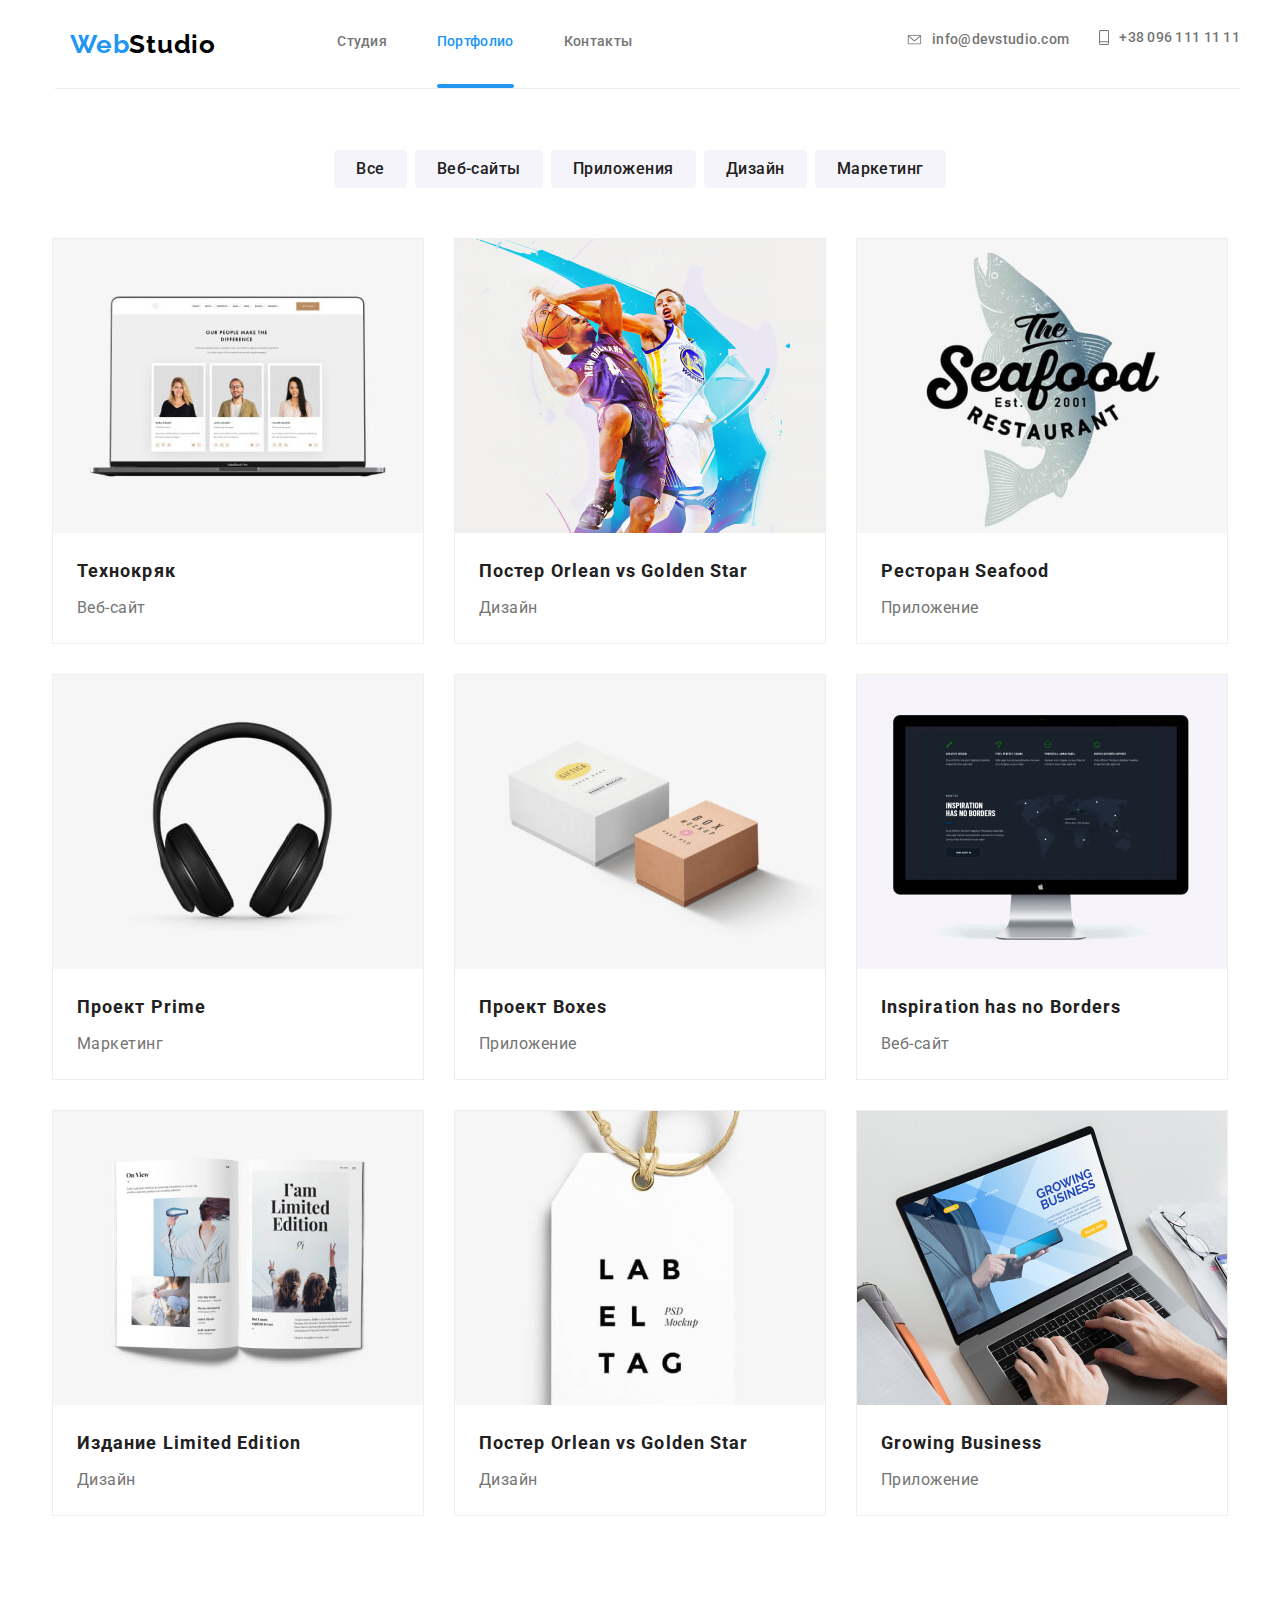
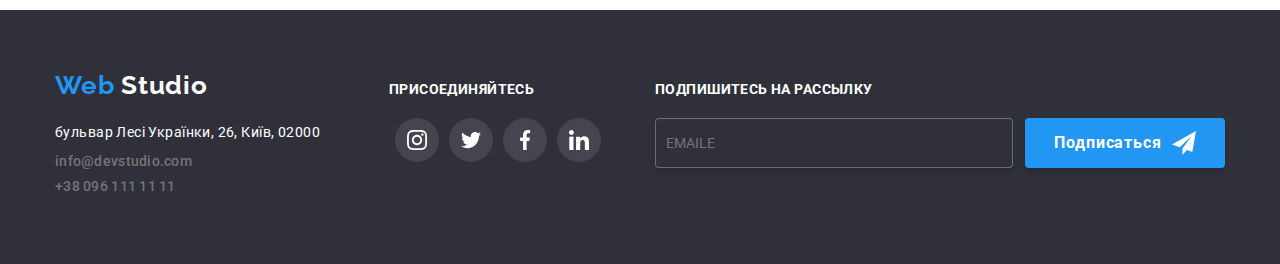
==== commit b37360ec: "поломана моб модалка" ====
--- a/portfolio.html
+++ b/portfolio.html
@@ -10,21 +10,34 @@
     />
     <link rel="stylesheet" href="./CSS/normalize.css" />
     <link rel="stylesheet" href="./CSS/maine.min.css" />
+    <style>
+      html {overflow-x: hidden;}
+  </style>
   </head>
   <body>
     <!--Шапка: Логотип, навігація, контакт email, тел-->
-    <header>
+
+    <header class="container">
       <!--навігація в шапці-->
       <div class="header-navigation">
+        <div class="logo-container">
+        <a
+        class="header-logo link"
+        aria-label="Логотип"
+        href="./index.html"
+        lang="en"
+       >
+        <span class="logo-web">Web</span> Studio</a
+       >
+      </div>
+      <button type="button" class="menu-btn" aria-expanded="true" aria-controls="menu-wrapper" data-menu-button>
+        <svg width="40" height="40">
+          <use class="icon-burger" href="./imeges/sprite.svg#icon-icon-menu-burger"></use>
+          <use class="icon-close" href="./imeges/sprite.svg#icon-close-burger"></use>
+        </svg>
+      </button>
+      <div class="menu-wrapper" data-menu>
         <nav class="navigation">
-          <a
-            class="header-logo link"
-            aria-label="Логотип"
-            href="./index.html"
-            lang="en"
-          >
-            <span class="logo-web">Web</span> Studio</a
-          >
           <ul class="navigation-list list">
             <li class="navigation-list-item">
               <a class="navigation-list-link link" href="./index.html"
@@ -32,9 +45,7 @@
               >
             </li>
             <li class="navigation-list-item navigation-line-portfolio">
-              <a
-                class="navigation-list-link link active"
-                href="./portfolio.html"
+              <a class="navigation-list-link link active" href="./portfolio.html"
                 >Портфолио</a
               >
             </li>
@@ -49,24 +60,28 @@
           <address class="address">
             <ul class="address-list list">
               <li class="address-item">
-                <a class="address-emaile link" href="mailto:info@devstudio.com">
-                  <svg  class="address-emaile-svg" width="16" height="12">
+                <a class="address-emaile link" href="mailto:info@devstudio.com"
+                  ><svg class="address-emaile-svg" width="15" height="10">
                     <use href="./imeges/sprite.svg#icon-mail"></use>
-                  </svg>info@devstudio.com</a
-                ></a>
-              </li> 
+                  </svg>
+                  info@devstudio.com</a
+                >
+              </li>
               <li class="address-item">
-                <a class="address-tel link"href="tel:+380961111111"
-                  > <svg class="address-tel-svg" width="10" height="15">
-                    <use href="./imeges/sprite.svg#icon-phone-icon"  ></use>
-                  </svg>+38 096 111 11 11</a
+                <a class="address-tel link" href="tel:+380961111111"
+                  ><svg class="address-tel-svg" width="10" height="15">
+                    <use href="./imeges/sprite.svg#icon-phone-icon"></use>
+                  </svg>
+                  +38 096 111 11 11</a
                 >
               </li>
             </ul>
           </address>
         </div>
       </div>
+      </div>
     </header>
+
     <!--Портфоліо-->
     <main>
       <h1 hidden>Портфоліо</h1>
--- a/CSS/maine.min.css
+++ b/CSS/maine.min.css
@@ -1,2 +1,2 @@
-/*! normalize.css v8.0.1 | MIT License | github.com/necolas/normalize.css */html{line-height:1.15;-webkit-text-size-adjust:100%}body{margin:0}main{display:block}h1{font-size:2em;margin:0.67em 0}hr{box-sizing:content-box;height:0;overflow:visible}pre{font-family:monospace, monospace;font-size:1em}a{background-color:transparent}abbr[title]{border-bottom:none;text-decoration:underline;text-decoration:underline dotted}b,strong{font-weight:bolder}code,kbd,samp{font-family:monospace, monospace;font-size:1em}small{font-size:80%}sub,sup{font-size:75%;line-height:0;position:relative;vertical-align:baseline}sub{bottom:-0.25em}sup{top:-0.5em}img{border-style:none}button,input,optgroup,select,textarea{font-family:inherit;font-size:100%;line-height:1.15;margin:0}button,input{overflow:visible}button,select{text-transform:none}button,[type="button"],[type="reset"],[type="submit"]{-webkit-appearance:button}button::-moz-focus-inner,[type="button"]::-moz-focus-inner,[type="reset"]::-moz-focus-inner,[type="submit"]::-moz-focus-inner{border-style:none;padding:0}button:-moz-focusring,[type="button"]:-moz-focusring,[type="reset"]:-moz-focusring,[type="submit"]:-moz-focusring{outline:1px dotted ButtonText}fieldset{padding:0.35em 0.75em 0.625em}legend{box-sizing:border-box;color:inherit;display:table;max-width:100%;padding:0;white-space:normal}progress{vertical-align:baseline}textarea{overflow:auto}[type="checkbox"],[type="radio"]{box-sizing:border-box;padding:0}[type="number"]::-webkit-inner-spin-button,[type="number"]::-webkit-outer-spin-button{height:auto}[type="search"]{-webkit-appearance:textfield;outline-offset:-2px}[type="search"]::-webkit-search-decoration{-webkit-appearance:none}::-webkit-file-upload-button{-webkit-appearance:button;font:inherit}details{display:block}summary{display:list-item}template{display:none}[hidden]{display:none}html{box-sizing:border-box}*{border:none}*,*::before,*::after{box-sizing:inherit}*:hover,*:focus{transition:all 250ms linear}body{background-color:#ffffff;font-family:"Roboto",sans-serif;font-size:14px;color:#212121}ul{margin:0px;padding:0px}li{border:none}h1,h2,h3,h4,h5,h6{margin:0px}p{margin:0px}img{display:block}img{border:none}input,textarea{border:1px solid rgba(33,33,33,0.2);padding:unset;box-sizing:border-box;border-radius:4px;cursor:pointer}textarea{padding:15px}input:focus,textarea:focus{outline-color:#2196F3}.link{display:block;text-decoration:none}.list{list-style:none}.logo{font-weight:700;font-size:26px;line-height:1.19;letter-spacing:0.03em;color:#000000;transition:all 250ms linear}.img{display:block}@media screen and (max-width: 767px){.container{max-width:480px;margin-right:auto;margin-left:auto;padding-right:15px;padding-left:15px;overflow-x:hidden}}@media screen and (min-width: 768px){.container{width:768px;margin-right:auto;margin-left:auto;overflow-x:hidden}}@media screen and (min-width: 1200px){.container{width:1200px;margin-right:auto;margin-left:auto;padding-right:15px;padding-left:15px;overflow-x:hidden}}@media screen and (max-width: 767px){.form{position:absolute;left:0;top:50px;display:flex;justify-content:center;align-items:center;width:100%;height:100%;background-color:rgba(0,0,0,0.2);z-index:100}.modal-form{position:relative;padding:40px;max-width:450px;height:581px;background:#FFFFFF;box-shadow:0px 1px 3px rgba(0,0,0,0.12),0px 1px 1px rgba(0,0,0,0.14),0px 2px 1px rgba(0,0,0,0.2);border-radius:4px;display:flex;flex-direction:column;align-items:center;animation-name:modal-form-animation}.form-title{font-family:Roboto;font-style:normal;font-weight:bold;font-size:20px;line-height:23px;text-align:center;letter-spacing:0.03em;color:#212121;margin-bottom:30px}.form-input{padding-left:41px}.modal-form-list{width:100%}.modal-form-list:not(:last-child){margin-bottom:28px}.modal-form-list:last-child{margin-bottom:20px}.modal-form-list input{height:40px}.modal-form-list textarea{height:120px}.form-label{position:absolute;top:12px;left:42px;transition:250ms linear}.modal-form-list{position:relative}.form-svg{position:absolute;top:12px;left:19px;fill:#212121;transition:250ms linear}.form-svg{transition:250ms cubic-bezier(0.4, 0, 0.2, 1)}.label-comment{position:absolute;top:12px;left:16px;transition:250ms linear}.form-label{position:absolute;top:12px;left:42px;transition:250ms linear}.input-modal{width:100%;margin-right:auto;margin-left:auto}.form-accept{display:flex;align-items:center;display:flex;text-align:center;justify-content:center;margin-bottom:20px}.form-mark{margin-right:8px}.form-mark-text{font-family:Roboto;font-style:normal;font-weight:normal;font-size:12px;line-height:1.667;letter-spacing:0.03em;color:#757575}.btn-form{padding:10px 55px;background:#2196F3;box-shadow:0px 4px 4px rgba(0,0,0,0.15);border-radius:4px;font-family:Roboto;font-style:normal;font-weight:bold;font-size:16px;line-height:30px;display:flex;align-items:center;text-align:center;letter-spacing:0.06em;margin-right:auto;margin-left:auto;color:#FFFFFF;cursor:pointer}.btn-close{display:flex;position:absolute;height:30px;width:30px;top:14px;right:14px;border-color:#000000;background:#FFFFFF;border:1px solid rgba(0,0,0,0.1);box-sizing:border-box;border-radius:50px;justify-content:center;align-items:center;cursor:pointer;transition:250ms cubic-bezier(0.4, 0, 0.2, 1)}.btn-close:hover .close-svg,.btn-close:focus .close-svg{fill:#2196F3;transition:250ms linear}.close-svg{background-size:contain}.modal-form-list:hover .form-svg{fill:#2196F3;box-sizing:12px}.modal-form-list:hover input,.modal-form-list:hover textarea{border-color:#2196F3}.textarea-comment{padding:15px}.modal-form-list:hover label{color:#2196F3;top:-20px;left:16px}.form-input:focus+.form-label,.textarea-comment:focus+.label-comment,.form-input:not(:placeholder-shown)+.form-label,.textarea-comment:not(:placeholder-shown)+.label-comment{color:#2196F3;top:-20px;left:16px;box-sizing:12px}.form-input:focus ~ .form-svg{fill:#2196F3}.is-hidden{top:200px;visibility:hidden;opacity:0;pointer-events:none;transition:250ms cubic-bezier(0.4, 0, 0.2, 1)}}@media screen and (min-width: 768px){.form{position:absolute;top:0;display:flex;justify-content:center;align-items:center;width:100%;height:100%;background-color:rgba(0,0,0,0.2);z-index:100}.modal-form{position:relative;padding:40px;width:528px;height:581px;background:#FFFFFF;box-shadow:0px 1px 3px rgba(0,0,0,0.12),0px 1px 1px rgba(0,0,0,0.14),0px 2px 1px rgba(0,0,0,0.2);border-radius:4px;display:flex;flex-direction:column;align-items:center;animation-name:modal-form-animation}.form-title{font-family:Roboto;font-style:normal;font-weight:bold;font-size:20px;line-height:23px;text-align:center;letter-spacing:0.03em;color:#212121;margin-bottom:30px}.form-input{padding-left:41px}.modal-form-list{width:448px}.modal-form-list:not(:last-child){margin-bottom:28px}.modal-form-list:last-child{margin-bottom:20px}.modal-form-list input{height:40px}.modal-form-list textarea{height:120px}.form-label{position:absolute;top:12px;left:42px;transition:250ms linear}.modal-form-list{position:relative}.form-svg{position:absolute;top:12px;left:19px;fill:#212121;transition:250ms linear}.form-svg{transition:250ms cubic-bezier(0.4, 0, 0.2, 1)}.label-comment{position:absolute;top:12px;left:16px;transition:250ms linear}.form-label{position:absolute;top:12px;left:42px;transition:250ms linear}.input-modal{width:100%;margin-right:auto;margin-left:auto}.form-accept{display:flex;align-items:center;display:flex;text-align:center;justify-content:center;margin-bottom:20px}.form-mark{margin-right:8px}.form-mark-text{font-family:Roboto;font-style:normal;font-weight:normal;font-size:14px;line-height:1.71;letter-spacing:0.03em;color:#757575}.btn-form{padding:10px 55px;background:#2196F3;box-shadow:0px 4px 4px rgba(0,0,0,0.15);border-radius:4px;font-family:Roboto;font-style:normal;font-weight:bold;font-size:16px;line-height:30px;display:flex;align-items:center;text-align:center;letter-spacing:0.06em;margin-right:auto;margin-left:auto;color:#FFFFFF;cursor:pointer}.btn-close{display:flex;position:absolute;height:30px;width:30px;top:14px;right:14px;border-color:#000000;background:#FFFFFF;border:1px solid rgba(0,0,0,0.1);box-sizing:border-box;border-radius:50px;justify-content:center;align-items:center;cursor:pointer;transition:250ms cubic-bezier(0.4, 0, 0.2, 1)}.btn-close:hover .close-svg,.btn-close:focus .close-svg{fill:#2196F3;transition:250ms linear}.close-svg{background-size:contain}.modal-form-list:hover .form-svg{fill:#2196F3;box-sizing:12px}.modal-form-list:hover input,.modal-form-list:hover textarea{border-color:#2196F3}.textarea-comment{padding:15px}.modal-form-list:hover label{color:#2196F3;top:-20px;left:16px}.form-input:focus+.form-label,.textarea-comment:focus+.label-comment,.form-input:not(:placeholder-shown)+.form-label,.textarea-comment:not(:placeholder-shown)+.label-comment{color:#2196F3;top:-20px;left:16px;box-sizing:12px}.form-input:focus ~ .form-svg{fill:#2196F3}.is-hidden{top:200px;visibility:hidden;opacity:0;pointer-events:none;transition:250ms cubic-bezier(0.4, 0, 0.2, 1)}}@media screen and (min-width: 1200px){.form{position:fixed;left:0;top:0;display:flex;justify-content:center;align-items:center;width:100%;height:100%;background-color:rgba(0,0,0,0.2);z-index:100}.modal-form{position:relative;padding:40px;width:528px;height:581px;background:#FFFFFF;box-shadow:0px 1px 3px rgba(0,0,0,0.12),0px 1px 1px rgba(0,0,0,0.14),0px 2px 1px rgba(0,0,0,0.2);border-radius:4px;display:flex;flex-direction:column;align-items:center;animation-name:modal-form-animation}.form-title{font-family:Roboto;font-style:normal;font-weight:bold;font-size:20px;line-height:23px;text-align:center;letter-spacing:0.03em;color:#212121;margin-bottom:30px}.form-input{padding-left:41px}.modal-form-list{width:448px}.modal-form-list:not(:last-child){margin-bottom:28px}.modal-form-list:last-child{margin-bottom:20px}.modal-form-list input{height:40px}.modal-form-list textarea{height:120px}.form-label{position:absolute;top:12px;left:42px;transition:250ms linear}.modal-form-list{position:relative}.form-svg{position:absolute;top:12px;left:19px;fill:#212121;transition:250ms linear}.form-svg{transition:250ms cubic-bezier(0.4, 0, 0.2, 1)}.label-comment{position:absolute;top:12px;left:16px;transition:250ms linear}.form-label{position:absolute;top:12px;left:42px;transition:250ms linear}.input-modal{width:100%;margin-right:auto;margin-left:auto}.form-accept{display:flex;align-items:center;display:flex;text-align:center;justify-content:center;margin-bottom:20px}.form-mark{margin-right:8px}.form-mark-text{font-family:Roboto;font-style:normal;font-weight:normal;font-size:14px;line-height:1.71;letter-spacing:0.03em;color:#757575}.btn-form{padding:10px 55px;background:#2196F3;box-shadow:0px 4px 4px rgba(0,0,0,0.15);border-radius:4px;font-family:Roboto;font-style:normal;font-weight:bold;font-size:16px;line-height:30px;display:flex;align-items:center;text-align:center;letter-spacing:0.06em;margin-right:auto;margin-left:auto;color:#FFFFFF;cursor:pointer}.btn-close{display:flex;position:absolute;height:30px;width:30px;top:14px;right:14px;border-color:#000000;background:#FFFFFF;border:1px solid rgba(0,0,0,0.1);box-sizing:border-box;border-radius:50px;justify-content:center;align-items:center;cursor:pointer;transition:250ms cubic-bezier(0.4, 0, 0.2, 1)}.btn-close:hover .close-svg,.btn-close:focus .close-svg{fill:#2196F3;transition:250ms linear}.close-svg{background-size:contain}.modal-form-list:hover .form-svg{fill:#2196F3;box-sizing:12px}.modal-form-list:hover input,.modal-form-list:hover textarea{border-color:#2196F3}.textarea-comment{padding:15px}.modal-form-list:hover label{color:#2196F3;top:-20px;left:16px}.form-input:focus+.form-label,.textarea-comment:focus+.label-comment,.form-input:not(:placeholder-shown)+.form-label,.textarea-comment:not(:placeholder-shown)+.label-comment{color:#2196F3;top:-20px;left:16px;box-sizing:12px}.form-input:focus ~ .form-svg{fill:#2196F3}.is-hidden{top:200px;visibility:hidden;opacity:0;pointer-events:none;transition:250ms cubic-bezier(0.4, 0, 0.2, 1)}}@media screen and (max-width: 767px){.header-navigation{position:relative;max-width:480px;height:60px;margin-left:auto;margin-right:auto;padding-top:0px;padding-bottom:0px;padding-left:15px;padding-right:15px;border-bottom:1px solid #ececec;align-items:center;justify-content:space-between;display:flex}.menu-btn.is-open .icon-close{display:block}.menu-btn.is-open .icon-burger{display:none}.menu-btn .icon-close{display:none}.menu-wrapper{position:absolute;display:flex;flex-direction:column;z-index:99;top:60px;right:0;width:100%;padding-top:118px;background-color:#fff;padding-top:120px;padding-bottom:60px;opacity:0;animation-duration:1000ms;display:none}.menu-wrapper.is-open{display:block;opacity:1;animation-name:linear}.logo-container{z-index:100}.header-logo{font-family:"Raleway",sans-serif;margin-left:auto;margin-right:auto;margin-top:auto;font-weight:700;font-size:26px;line-height:1.19;letter-spacing:0.03em;color:#000000}.header-logo:hover,.header-logo:focus{color:#2196f3}.logo-web{color:#2196f3}.menu-btn{position:relative;z-index:100;height:40px;background-clip:transparent;border:none;padding:0}.menu-btn.is-open .icon-close{display:block}.menu-btn.is-open.icon-burger{display:none}.navigation-list-link,.address-tel,.address-emaile{display:flex;font-weight:500;font-size:14px;font-style:normal;line-height:1.14;letter-spacing:0.02em;color:#757575}.navigation-list-item:not(:last-child){margin-bottom:40px}.address-tel,.address-emaile{display:flex;align-items:center;fill:#757575}.address-emaile:hover,.address-emaile:focus{color:#2196f3}.address-emaile:hover svg,.address-emaile:focus svg{fill:#2196f3}.address-tel:hover,.address-tel:focus{color:#2196f3}.address-tel:hover svg,.address-tel:focus svg{fill:#2196f3}.active{color:#2196f3}.navigation-line-studio::after{display:block;background-color:#2196f3;width:100%;height:4px;content:"";border-radius:2px;bottom:0;transition:all 250ms linear}.navigation-list-link{padding-bottom:8px}.navigation-list-link:hover,.navigation-list-link:focus{color:#2196f3}.navigation{display:flex;flex-direction:column;margin-bottom:60px}.navigation-list,.address-util,.address-list{display:flex;flex-direction:column;align-items:center;text-align:center;justify-content:center;margin:0;font-size:18px;line-height:1.167}.address-item{display:flex;align-items:center}.address-item svg{margin-right:10px}.address-item:not(:last-child){margin-bottom:16px}}@media screen and (min-width: 768px){.menu-wrapper{display:flex;justify-content:center;align-items:center}.header-logo{font-family:"Raleway",sans-serif;display:flex;font-weight:700;font-size:24px;line-height:1.167;letter-spacing:0.03em;color:#000000;margin-right:75px}.header-logo:hover,.header-logo:focus{color:#2196f3}.header-navigation{width:768px;padding-left:15px;padding-right:15px;margin-left:auto;margin-right:auto;border-bottom:1px solid #ececec;align-items:center;justify-content:space-between;display:flex}.logo-web{color:#2196f3}.menu-btn{display:none}.navigation-list-link,.address-tel,.address-emaile{font-weight:500;font-size:14px;font-style:normal;line-height:1.14;letter-spacing:0.02em;color:#757575}.address-tel,.address-emaile{display:flex;align-items:center;fill:#757575}.address-emaile:hover,.address-emaile:focus{color:#2196f3}.address-emaile:hover svg,.address-emaile:focus svg{fill:#2196f3}.address-emaile:hover .address-emaile-svg,.address-emaile:focus .address-emaile-svg{fill:#2196f3}.address-tel:hover,.address-tel:focus{color:#2196f3}.address-tel:hover svg,.address-tel:focus svg{fill:#2196f3}.address-tel:hover .address-tel-svg,.address-tel:focus .address-tel-svg{fill:#2196f3}.active{color:#2196f3}.navigation-line-studio::after{display:block;background-color:#2196f3;width:47px;height:4px;content:"";border-radius:2px;transition:all 250ms linear}.navigation-list-link{padding-top:34px;padding-bottom:34px}.navigation-list-link:hover,.navigation-list-link:focus{color:#2196f3}.navigation{display:flex;align-items:baseline;margin-right:75px}.navigation-list,.address-util,.address-list{display:flex;align-items:baseline;justify-content:center}.address-list{display:flex;flex-direction:column}.address-item:not(:last-child){margin-bottom:10px}.navigation-list-item:not(:last-child){margin-right:50px}.address-item{display:flex;align-items:center}.address-item svg{margin-right:10px}}@media screen and (min-width: 1200px){.menu-wrapper{display:flex}.header-logo{font-family:"Raleway",sans-serif;font-weight:700;font-size:26px;line-height:1.19;letter-spacing:0.03em;color:#000000;margin-right:85px}.header-logo:hover,.header-logo:focus{color:#2196f3}.header-navigation{width:1200px;padding-left:15px;padding-right:15px;margin-left:auto;margin-right:auto;border-bottom:1px solid #ececec;align-items:center;justify-content:space-between;display:flex}.logo-web{color:#2196f3}.navigation-list-link,.address-tel,.address-emaile{font-weight:500;font-size:14px;font-style:normal;line-height:1.14;letter-spacing:0.02em;color:#757575}.address-tel,.address-emaile{display:flex;align-items:center;fill:#757575}.address-emaile:hover,.address-emaile:focus{color:#2196f3}.address-emaile:hover svg,.address-emaile:focus svg{fill:#2196f3}.address-emaile:hover .address-emaile-svg,.address-emaile:focus .address-emaile-svg{fill:#2196f3}.address-tel:hover,.address-tel:focus{color:#2196f3}.address-tel:hover svg,.address-tel:focus svg{fill:#2196f3}.address-tel:hover .address-tel-svg,.address-tel:focus .address-tel-svg{fill:#2196f3}.active{color:#2196f3}.navigation-line-studio::after{display:block;background-color:#2196f3;width:47px;height:4px;content:"";border-radius:2px;transition:all 250ms linear}.navigation-list-link{padding-top:34px;padding-bottom:34px}.navigation-list-link:hover,.navigation-list-link:focus{color:#2196f3}.navigation{display:flex;align-items:baseline}.navigation-list,.address-util,.address-list{display:flex;align-items:baseline}.address-list{display:flex;align-items:baseline;margin-left:200px;flex-direction:row}.navigation-list-item:not(:last-child){margin-right:50px}.address-item{display:flex;align-items:center}.address-item svg{margin-right:10px}.address-item:not(:last-child){margin-right:30px}}@media screen and (max-width: 767px){.decorative-img{background-image:linear-gradient(to bottom, rgba(47,48,58,0.4), rgba(47,48,58,0.4)),url(../imeges/Header-img/header-mob.jpg);max-width:480px;height:400px;background-repeat:no-repeat;margin-right:auto;margin-left:auto;background-size:cover}}@media screen and (max-width: 767px) and (min-device-pixel-ratio: 2), screen and (max-width: 767px) and (min-resolution: 192dpi), screen and (max-width: 767px) and (min-resolution: 2dppx), screen and (max-width: 767px) and (min-width: 320px){.decorative-img{background-image:linear-gradient(to bottom, rgba(47,48,58,0.4), rgba(47,48,58,0.4)),url(../imeges/Header-img/header-mob@2x.jpg)}}@media screen and (max-width: 767px){.container-h1{flex-grow:1;display:block;align-items:center;max-width:480px;width:100%;padding-left:15px;padding-right:15px;padding-top:118px;margin-left:auto;margin-right:auto}.container-h1 .maine-taitle{margin-bottom:30px;font-weight:900;font-size:26px;line-height:1.615;text-align:center;letter-spacing:0.06em;text-transform:uppercase;color:#fff}.container-h1 .button{margin-left:auto;margin-right:auto;margin:auto;display:flex;width:200px;height:50px;align-items:center;padding-top:0px;padding-bottom:00px;background:#2196f3;box-shadow:0px 4px 4px rgba(0,0,0,0.15);border-radius:4px;cursor:pointer;border:none;transition:all 250ms linear}.container-h1 .button:hover,.container-h1 .button:focus{background-color:#7ec0f7}.h1-slaider{background:rgba(47,48,58,0.8)}.text-button{font-weight:700;font-size:16px;line-height:1.88;letter-spacing:0.06em;display:flex;align-items:center;text-align:center;color:#fff;margin-left:auto;margin-right:auto}}@media screen and (min-width: 768px){.decorative-img{background-image:linear-gradient(to bottom, rgba(47,48,58,0.4), rgba(47,48,58,0.4)),url(../imeges/Header-img/header-tab.jpg);max-width:768px;height:600px;background-repeat:no-repeat;margin-right:auto;margin-left:auto}}@media screen and (min-width: 768px) and (min-device-pixel-ratio: 2), screen and (min-width: 768px) and (min-resolution: 192dpi), screen and (min-width: 768px) and (min-resolution: 2dppx), screen and (min-width: 768px) and (min-width: 768px){.decorative-img{background-image:linear-gradient(to bottom, rgba(47,48,58,0.4), rgba(47,48,58,0.4)),url(../imeges/Header-img/header-tab@2x.jpg)}}@media screen and (min-width: 768px){.container-h1{flex-grow:1;display:block;align-items:center;width:768px;padding-left:15px;padding-right:15px;padding-top:200px;padding-bottom:200px;margin-left:auto;margin-right:auto}.container-h1 .maine-taitle{margin-bottom:30px;font-weight:900;font-size:44px;line-height:1.36;text-align:center;letter-spacing:0.06em;text-transform:uppercase;color:#fff}.container-h1 .button{margin-left:auto;margin-right:auto;margin:auto;display:flex;width:200px;height:50px;padding-top:0px;padding-bottom:00px;background:#2196f3;box-shadow:0px 4px 4px rgba(0,0,0,0.15);border-radius:4px;cursor:pointer;border:none;transition:all 250ms linear}.container-h1 .button:hover,.container-h1 .button:focus{background-color:#7ec0f7}.h1-slaider{background:rgba(47,48,58,0.8)}.text-button{font-weight:700;font-size:16px;line-height:1.88;letter-spacing:0.06em;display:flex;align-items:center;text-align:center;color:#fff;margin-left:auto;margin-right:auto;padding-top:10px;padding-bottom:10px}}@media screen and (min-width: 1200px){.decorative-img{background-image:linear-gradient(to bottom, rgba(47,48,58,0.4), rgba(47,48,58,0.4)),url(../imeges/Header-img/header-pc.jpg);max-width:1600px;height:600px;background-repeat:no-repeat;margin-right:auto;margin-left:auto}}@media screen and (min-width: 1200px) and (min-device-pixel-ratio: 2), screen and (min-width: 1200px) and (min-resolution: 192dpi), screen and (min-width: 1200px) and (min-resolution: 2dppx){.decorative-img{background-image:linear-gradient(to bottom, rgba(47,48,58,0.4), rgba(47,48,58,0.4)),url(../imeges/Header-img/header-pc@2x.jpg)}}@media screen and (min-width: 1200px){.container-h1{flex-grow:1;display:block;align-items:center;width:1200px;padding-left:15px;padding-right:15px;padding-top:200px;padding-bottom:200px;margin-left:auto;margin-right:auto}.container-h1 .maine-taitle{margin-bottom:30px;font-weight:900;font-size:44px;line-height:1.36;text-align:center;letter-spacing:0.06em;text-transform:uppercase;color:#fff}.container-h1 .button{margin-left:auto;margin-right:auto;margin:auto;display:flex;width:200px;height:50px;padding-top:0px;padding-bottom:00px;background:#2196f3;box-shadow:0px 4px 4px rgba(0,0,0,0.15);border-radius:4px;cursor:pointer;border:none;transition:all 250ms linear}.container-h1 .button:hover,.container-h1 .button:focus{background-color:#7ec0f7}.h1-slaider{background:rgba(47,48,58,0.8)}.text-button{font-weight:700;font-size:16px;line-height:1.88;letter-spacing:0.06em;display:flex;align-items:center;text-align:center;color:#fff;margin-left:auto;margin-right:auto;padding-top:10px;padding-bottom:10px}}@media screen and (max-width: 767px){.satandards-items{font-weight:700;font-size:14px;line-height:1.14;letter-spacing:0.03em;text-transform:uppercase;margin-left:auto;margin-right:auto;margin-top:30px;margin-bottom:10px;text-align:center;color:--title-light-theme-color}.second-title{font-weight:700;font-size:28px;line-height:1.178;text-align:center;letter-spacing:0.03em;margin-bottom:50px;color:#212121}.standards-br-svg{display:inline-block;height:120px;max-width:100%;margin-bottom:30px;background-color:#f5f4fa}.standards-br-svg{display:flex;align-items:center;justify-content:center}.standards-list-item:not(:last-child){margin-bottom:30px}.standards{max-width:480px;padding-top:60px;padding-bottom:60px;width:100%;padding-left:15px;padding-right:15px;margin-left:auto;margin-right:auto}.text{font-weight:400;font-size:14px;line-height:1.71;letter-spacing:0.03em;color:#757575;max-width:480px}.list-standards{display:flex;flex-direction:column}.standards-img{width:100%;height:120px;background:#f5f4fa;border-radius:4px;padding:25px 100px;margin-bottom:30px}}@media screen and (mim-width: 768px){.satandards-items{font-weight:700;font-size:14px;line-height:1.14;letter-spacing:0.03em;text-transform:uppercase;margin-left:auto;margin-right:auto;margin-bottom:10px;color:--title-light-theme-color}.second-title{font-weight:700;font-size:36px;line-height:1.16;text-align:center;letter-spacing:0.03em;margin-bottom:50px;color:#212121}.standards-br-svg{display:inline-block;height:120px;width:270px;margin-bottom:30px;background-color:#f5f4fa}.standards-br-svg{display:flex;align-items:center;justify-content:center}.standards{padding-top:94px;padding-bottom:47px;width:1200px;padding-left:15px;padding-right:15px;margin-left:auto;margin-right:auto}.text{font-weight:400;font-size:14px;line-height:1.71;letter-spacing:0.03em;color:#757575;width:270px}.list-standards{display:flex}.standards-list-item:not(:last-child){margin-right:30px}.standards-img{width:270px;height:120px;left:215px;top:774px;background:#f5f4fa;border-radius:4px;padding:25px 100px;margin-bottom:30px}}@media screen and (min-width: 768px){.satandards-items{font-weight:700;font-size:14px;line-height:1.14;letter-spacing:0.03em;text-transform:uppercase;margin-left:auto;margin-right:auto;margin-bottom:10px;color:--title-light-theme-color}.second-title{font-weight:700;font-size:36px;line-height:1.16;text-align:center;letter-spacing:0.03em;margin-bottom:50px;color:#212121}.standards-br-svg{display:inline-block;height:120px;width:270px;margin-bottom:30px;background-color:#f5f4fa}.standards-br-svg{display:flex;align-items:center;justify-content:center}.standards{padding-top:94px;padding-bottom:47px;width:768px;padding-left:15px;padding-right:15px;margin-left:auto;margin-right:auto}.text{font-weight:400;font-size:14px;line-height:1.71;letter-spacing:0.03em;color:#757575;width:270px}.list-standards{display:flex;flex-wrap:wrap;justify-content:center}.standards-list-item{margin-bottom:30px}.standards-list-item:not(:last-child){margin-right:30px}.standards-list-item:nth-last-child(-n+2){margin-bottom:0px}.standards-img{width:354px;height:120px;background:#f5f4fa;border-radius:4px;padding:25px 100px;margin-bottom:30px}}@media screen and (min-width: 1200px){.satandards-items{font-weight:700;font-size:14px;line-height:1.14;letter-spacing:0.03em;text-transform:uppercase;margin-left:auto;margin-right:auto;margin-bottom:10px;color:--title-light-theme-color}.second-title{font-weight:700;font-size:36px;line-height:1.16;text-align:center;letter-spacing:0.03em;margin-bottom:50px;color:#212121}.standards-br-svg{display:inline-block;height:120px;width:270px;margin-bottom:30px;background-color:#f5f4fa}.standards-br-svg{display:flex;align-items:center;justify-content:center}.standards{padding-top:94px;padding-bottom:47px;width:1200px;padding-left:15px;padding-right:15px;margin-left:auto;margin-right:auto}.text{font-weight:400;font-size:14px;line-height:1.71;letter-spacing:0.03em;color:#757575;width:270px}.list-standards{display:flex}.standards-list-item{margin-bottom:0px}.standards-list-item:not(:last-child){margin-right:30px}.standards-img{width:270px;height:120px;left:215px;top:774px;background:#f5f4fa;border-radius:4px;padding:25px 100px;margin-bottom:30px}}@media screen and (max-width: 767px){.projects{display:none}}@media screen and (min-width: 768px){.projects{display:none}}@media screen and (min-width: 1200px){.projects-satandards-items{padding-top:27px;padding-bottom:27px;background:rgba(47,48,58,0.8);text-align:center;text-transform:uppercase;color:#fff}.studio-effect-text-div{position:relative;overflow:hidden}.studio-effect-text{position:absolute;bottom:0%;left:0%;width:370px;height:70px;padding-top:27px;padding-bottom:27px;padding-left:83px;padding-right:82px;font-family:Roboto;font-style:normal;font-weight:600;font-size:14px;line-height:1.14;text-align:center;letter-spacing:0.03em;text-transform:uppercase;color:#fff;opacity:1;transition:all 250ms linear}.projects{display:block;width:1200px;padding-top:47px;padding-bottom:94px;padding-left:15px;padding-right:15px;margin-left:auto;margin-right:auto}.projects .list{display:flex}.list-img:not(:last-child){margin-right:30px}}@media screen and (max-width: 767px){.manager-name{font-weight:500;font-size:16px;line-height:1.19;text-align:center;letter-spacing:0.03em;color:#212121;margin-bottom:10px}.profesion{font-weight:normal;font-size:16px;line-height:1.19;text-align:center;letter-spacing:0.03em;color:#757575}.solcial-link-item{display:block;width:44px;height:44px;padding:12px;border-radius:50%;cursor:pointer;transition:all 250ms linear}.solcial-link-item:hover,.solcial-link-item:focus{background-color:#2196f3}.solcial-link-item:hover .solcial-icon-svg,.solcial-link-item:focus{fill:#fff}.solcial-link-item:focus .solcial-icon-svg{fill:#fff}.solcial-icon-svg{fill:#afb1b8}.our-team-section{background:#f5f4fa}.our-team-section .our-team{max-width:480px;padding-top:94px;padding-bottom:94px;padding-right:15px;padding-left:15px;margin-right:auto;margin-left:auto}.our-team-list-item{background:#ffffff;box-shadow:0px 2px 1px rgba(0,0,0,0.2),0px 1px 1px rgba(0,0,0,0.14),0px 1px 3px rgba(0,0,0,0.12);border-radius:0px 0px 4px 4px}.our-team-list-item:not(:last-child){margin-bottom:30px}.our-team-list-item img{margin-bottom:0px}.our-team-list-container{background-color:#ffffff;border-radius:0px 0px 4px 4px;padding-top:30px;padding-bottom:24px}.social-list{display:flex;justify-content:center;margin-top:16px}.social-list-item:not(:last-child){margin-right:10px}}@media screen and (min-width: 768px){.manager-name{font-weight:500;font-size:16px;line-height:1.19;text-align:center;letter-spacing:0.03em;color:#212121;margin-bottom:10px}.profesion{font-weight:normal;font-size:16px;line-height:1.19;text-align:center;letter-spacing:0.03em;color:#757575}.solcial-link-item{display:block;width:44px;height:44px;padding:12px;border-radius:50%;cursor:pointer;transition:all 250ms linear}.solcial-link-item:hover,.solcial-link-item:focus{background-color:#2196f3}.solcial-link-item:hover .solcial-icon-svg,.solcial-link-item:focus{fill:#fff}.solcial-link-item:focus .solcial-icon-svg{fill:#fff}.solcial-icon-svg{fill:#afb1b8}.our-team-section{background:#f5f4fa}.our-team-section .our-team{width:768px;padding-top:94px;padding-bottom:94px;padding-right:15px;padding-left:15px;margin-right:auto;margin-left:auto}.our-team-section .our-team-list{display:flex;flex-wrap:wrap;justify-content:center}.our-team-list-item{width:354px;background:#ffffff;box-shadow:0px 2px 1px rgba(0,0,0,0.2),0px 1px 1px rgba(0,0,0,0.14),0px 1px 3px rgba(0,0,0,0.12);border-radius:0px 0px 4px 4px;margin-bottom:30px}.our-team-list-item:nth-last-child(2n-1){margin-left:30px}.our-team-list-item:nth-last-child(-n+2){margin-bottom:0px}.our-team-list-item img{margin-bottom:0px}.our-team-list-container{background-color:#ffffff;border-radius:0px 0px 4px 4px;padding-top:30px;padding-bottom:24px}.social-list{display:flex;align-items:center;justify-content:center;margin-top:16px}.social-list-item:not(:last-child){margin-right:10px}}@media screen and (min-width: 1200px){.manager-name{font-weight:500;font-size:16px;line-height:1.19;text-align:center;letter-spacing:0.03em;color:#212121;margin-bottom:10px}.profesion{font-weight:normal;font-size:16px;line-height:1.19;text-align:center;letter-spacing:0.03em;color:#757575}.solcial-link-item{display:block;width:44px;height:44px;padding:12px;border-radius:50%;cursor:pointer;transition:all 250ms linear}.solcial-link-item:hover,.solcial-link-item:focus{background-color:#2196f3}.solcial-link-item:hover .solcial-icon-svg,.solcial-link-item:focus{fill:#fff}.solcial-link-item:focus .solcial-icon-svg{fill:#fff}.solcial-icon-svg{fill:#afb1b8}.our-team-section{background:#f5f4fa}.our-team-section .our-team{width:1200px;padding-top:94px;padding-bottom:94px;padding-right:15px;padding-left:15px;margin-right:auto;margin-left:auto}.our-team-section .our-team-list{display:flex}.our-team-list-item{width:270px;background:#ffffff;box-shadow:0px 2px 1px rgba(0,0,0,0.2),0px 1px 1px rgba(0,0,0,0.14),0px 1px 3px rgba(0,0,0,0.12);border-radius:0px 0px 4px 4px;margin-left:0px}.our-team-list-item:not(:last-child){margin-left:0px;margin-right:30px;margin-bottom:0px}.our-team-list-item:nth-last-child(2n-1){margin-left:0px}.our-team-list-item img{margin-bottom:0px}.our-team-list-container{background-color:#ffffff;border-radius:0px 0px 4px 4px;padding-top:30px;padding-bottom:24px}.social-list{display:flex;margin-top:16px;margin-right:32px;margin-left:32px}.social-list-item:not(:last-child){margin-right:10px}}@media screen and (max-width: 767px){.regular-customers{max-width:480px;padding-top:94px;padding-bottom:94px;padding-left:15px;padding-right:15px;margin-left:auto;margin-right:auto}.regular-customers svg{fill:#afb1b8;transition:all 250ms linear}.regular-customers-list-item{display:flex;flex-wrap:wrap;justify-content:center}.regular-customers-list-item li{width:calc((100% - 60px) / 2);height:90px;border:1px solid #afb1b8;border-radius:4px;align-items:center;justify-content:center;margin-bottom:30px}.regular-customers-list-item li:nth-last-child(-n+2){margin-bottom:0px}.regular-customers-list-item li:nth-last-child(2n-1){margin-left:30px}.regular-customers-dr{border:1px solid #afb1b8;border-radius:4px;display:flex;align-items:center;justify-content:center;width:100%;height:90px;transition:all 250ms linear}.regular-customers-dr:hover,.regular-customers-dr:focus{border-color:#2196f3}.regular-customers-dr:hover .regular-customers-svg,.regular-customers-dr:focus .regular-customers-svg{fill:#2196f3}.regular-customers-link:focus .regular-customers-dr{border-color:#2196f3}.regular-customers-link:focus .regular-customers-svg{fill:#2196f3}}@media screen and (min-width: 768px){.regular-customers{width:768px;padding-top:94px;padding-bottom:94px;padding-left:15px;padding-right:15px;margin-left:auto;margin-right:auto}.regular-customers svg{fill:#afb1b8;transition:all 250ms linear}.regular-customers-list-item{display:flex;flex-wrap:wrap;justify-content:center}.regular-customers-list-item li{width:calc((100% - 60px) / 3);height:90px;border:1px solid #afb1b8;border-radius:4px;margin-right:30px;margin-bottom:30px}.regular-customers-list-item li:nth-child(3n){margin-right:0px}.regular-customers-list-item li:nth-last-child(-n+3){margin-bottom:0px}.regular-customers-dr{border:1px solid #afb1b8;border-radius:4px;display:flex;align-items:center;justify-content:center;height:90px;transition:all 250ms linear}.regular-customers-dr:hover,.regular-customers-dr:focus{border-color:#2196f3}.regular-customers-dr:hover .regular-customers-svg,.regular-customers-dr:focus .regular-customers-svg{fill:#2196f3}.regular-customers-link:focus .regular-customers-dr{border-color:#2196f3}.regular-customers-link:focus .regular-customers-svg{fill:#2196f3}}@media screen and (min-width: 1200px){.regular-customers{width:1200px;padding-top:94px;padding-bottom:94px;padding-left:15px;padding-right:15px;margin-left:auto;margin-right:auto}.regular-customers svg{fill:#afb1b8;transition:all 250ms linear}.regular-customers-list-item{display:flex}.regular-customers-list-item li{width:170px;height:90px;border:1px solid #afb1b8;border-radius:4px;display:flex;align-items:center;justify-content:center}.regular-customers-list-item li:not(:last-child){margin-right:30px}.regular-customers-dr{border:1px solid #afb1b8;border-radius:4px;display:flex;align-items:center;justify-content:center;width:170px;height:90px;transition:all 250ms linear}.regular-customers-dr:hover,.regular-customers-dr:focus{border-color:#2196f3}.regular-customers-dr:hover .regular-customers-svg,.regular-customers-dr:focus .regular-customers-svg{fill:#2196f3}.regular-customers-link:focus .regular-customers-dr{border-color:#2196f3}.regular-customers-link:focus .regular-customers-svg{fill:#2196f3}}@media screen and (max-width: 767px){.div-portfolio-section{max-width:480px;padding-top:61px;padding-bottom:94px;padding-right:15px;padding-left:15px;margin-right:auto;margin-left:auto;box-sizing:content-box}.portfolio-button{margin-bottom:50px}.portfolio-list-btn{display:flex;flex-wrap:wrap}.portfolio-list-item-btn{margin-bottom:15px}.portfolio-list-item-btn:not(:last-child){margin-right:8px}.portfolio-list-item-btn:nth-last-child(-n+2){margin-bottom:0px}.portfolio-list-works{display:flex;flex-wrap:wrap}.portfolio-works-item{width:100%;margin-bottom:0px;background:#ffffff;border:1px solid #eeeeee;box-sizing:border-box}.portfolio-works-item a:hover,.portfolio-works-item a:focus{box-shadow:1px 4px 6px rgba(0,0,0,0.16),0px 4px 4px rgba(0,0,0,0.06),0px 1px 1px rgba(0,0,0,0.12)}.portfolio-works-item:not(:last-child){margin-bottom:30px}.portfolio-works-text{padding-top:20px;padding-right:24px;padding-bottom:20px;padding-left:24px}.navigation-line-portfolio::after{display:block;background-color:#2196f3;width:77px;height:4px;content:"";border-radius:2px;transition:all 250ms linear}.portfolio-effect-text{position:absolute;top:100%;left:0%;width:100%;height:100%;padding-top:63px;padding-bottom:63px;padding-left:24px;padding-right:24px;font-family:Roboto;font-style:normal;font-weight:normal;font-size:18px;line-height:1.56;letter-spacing:0.03em;opacity:0;transition:all 250ms linear;color:#fff}.effect-div{position:relative;overflow:hidden}.effect-item-div:hover .portfolio-effect-text{opacity:1;top:0;background-color:rgba(33,150,243,0.9)}.portfolio-focus-item:focus .portfolio-effect-text{opacity:1;top:0;background-color:rgba(33,150,243,0.9)}.button-portfolio{font-weight:500;font-size:16px;line-height:1.63;text-align:center;letter-spacing:0.03em;border:none;background:#f5f4fa;border-radius:4px;color:#212121;transition:all 250ms linear;cursor:pointer;padding-top:6px;padding-right:22px;padding-bottom:6px;padding-left:22px}.button-portfolio:hover,.button-portfolio:focus{color:#fff;background-color:#2196f3;box-shadow:0px 4px 4px rgba(0,0,0,0.25)}.portfolio-list-title{font-weight:700;font-size:18px;line-height:2;letter-spacing:0.06em;margin-bottom:4px;color:#212121}.portfolio-text{font-weight:400;font-size:16px;line-height:30px;letter-spacing:0.03em;color:#757575}.portfolio-item .text{font-size:18px;line-height:1.56;letter-spacing:0.03em;color:#ffffff}}@media screen and (min-width: 768px){.div-portfolio-section{width:768px;padding-top:61px;padding-bottom:94px;padding-right:15px;padding-left:15px;margin-right:auto;margin-left:auto;box-sizing:content-box}.portfolio-button{margin-bottom:50px}.portfolio-list-btn{display:flex;justify-content:center}.portfolio-list-item-btn:not(:last-child){margin-right:8px}.portfolio-list-works{display:flex;flex-wrap:wrap}.portfolio-works-item{width:calc((100% - 60px) / 2);margin-right:30px;margin-bottom:30px;background:#ffffff;border:1px solid #eeeeee;box-sizing:border-box}.portfolio-works-item a:hover,.portfolio-works-item a:focus{box-shadow:1px 4px 6px rgba(0,0,0,0.16),0px 4px 4px rgba(0,0,0,0.06),0px 1px 1px rgba(0,0,0,0.12)}.portfolio-works-item:nth-child(2n){margin-right:0px}.portfolio-works-item:nth-last-child(2n){margin-right:0px}.portfolio-works-item:nth-last-child(-n+2){margin-bottom:0px}.portfolio-works-item:nth-last-child(-n+3){margin-bottom:30px}.portfolio-works-item:last-child{margin-bottom:0px;margin-right:0px}.portfolio-works-text{padding-top:20px;padding-right:24px;padding-bottom:20px;padding-left:24px}.navigation-line-portfolio::after{display:block;background-color:#2196f3;width:77px;height:4px;content:"";border-radius:2px;transition:all 250ms linear}.portfolio-effect-text{position:absolute;top:100%;left:0%;width:100%;height:100%;padding-top:63px;padding-bottom:63px;padding-left:24px;padding-right:24px;font-family:Roboto;font-style:normal;font-weight:normal;font-size:18px;line-height:1.56;letter-spacing:0.03em;opacity:0;transition:all 250ms linear;color:#fff}.effect-div{position:relative;overflow:hidden}.effect-item-div:hover .portfolio-effect-text{opacity:1;top:0;background-color:rgba(33,150,243,0.9)}.portfolio-focus-item:focus .portfolio-effect-text{opacity:1;top:0;background-color:rgba(33,150,243,0.9)}.button-portfolio{font-weight:500;font-size:16px;line-height:1.63;text-align:center;letter-spacing:0.03em;border:none;background:#f5f4fa;border-radius:4px;color:#212121;transition:all 250ms linear;cursor:pointer;padding-top:6px;padding-right:22px;padding-bottom:6px;padding-left:22px}.button-portfolio:hover,.button-portfolio:focus{color:#fff;background-color:#2196f3;box-shadow:0px 4px 4px rgba(0,0,0,0.25)}.portfolio-list-title{font-weight:700;font-size:18px;line-height:2;letter-spacing:0.06em;margin-bottom:4px;color:#212121}.portfolio-text{font-weight:400;font-size:16px;line-height:30px;letter-spacing:0.03em;color:#757575}.portfolio-item .text{font-size:18px;line-height:1.56;letter-spacing:0.03em;color:#ffffff}}@media screen and (min-width: 1200px){.div-portfolio-section{width:1176px;padding-top:61px;padding-bottom:94px;padding-right:15px;padding-left:15px;margin-right:auto;margin-left:auto;box-sizing:content-box}.portfolio-button{margin-bottom:50px}.portfolio-list-btn{display:flex;justify-content:center}.portfolio-list-item-btn:not(:last-child){margin-right:8px}.portfolio-list-works{display:flex;flex-wrap:wrap}.portfolio-works-item{width:372px;margin-right:30px;margin-bottom:30px;background:#ffffff;border:1px solid #eeeeee;box-sizing:border-box}.portfolio-works-item a:hover,.portfolio-works-item a:focus{box-shadow:1px 4px 6px rgba(0,0,0,0.16),0px 4px 4px rgba(0,0,0,0.06),0px 1px 1px rgba(0,0,0,0.12)}.portfolio-works-item:nth-child(2n){margin-right:30px}.portfolio-works-item:nth-child(3n){margin-right:0px}.portfolio-works-item:nth-last-child(-n+3){margin-bottom:0px}.portfolio-works-text{padding-top:20px;padding-right:24px;padding-bottom:20px;padding-left:24px}.navigation-line-portfolio::after{display:block;background-color:#2196f3;width:77px;height:4px;content:"";border-radius:2px;transition:all 250ms linear}.portfolio-effect-text{position:absolute;top:100%;left:0%;width:100%;height:100%;padding-top:63px;padding-bottom:63px;padding-left:24px;padding-right:24px;font-family:Roboto;font-style:normal;font-weight:normal;font-size:18px;line-height:1.56;letter-spacing:0.03em;opacity:0;transition:all 250ms linear;color:#fff}.effect-div{position:relative;overflow:hidden}.effect-item-div:hover .portfolio-effect-text{opacity:1;top:0;background-color:rgba(33,150,243,0.9)}.portfolio-focus-item:focus .portfolio-effect-text{opacity:1;top:0;background-color:rgba(33,150,243,0.9)}.button-portfolio{font-weight:500;font-size:16px;line-height:1.63;text-align:center;letter-spacing:0.03em;border:none;background:#f5f4fa;border-radius:4px;color:#212121;transition:all 250ms linear;cursor:pointer;padding-top:6px;padding-right:22px;padding-bottom:6px;padding-left:22px}.button-portfolio:hover,.button-portfolio:focus{color:#fff;background-color:#2196f3;box-shadow:0px 4px 4px rgba(0,0,0,0.25)}.portfolio-list-title{font-weight:700;font-size:18px;line-height:2;letter-spacing:0.06em;margin-bottom:4px;color:#212121}.portfolio-text{font-weight:400;font-size:16px;line-height:30px;letter-spacing:0.03em;color:#757575}.portfolio-item .text{font-size:18px;line-height:1.56;letter-spacing:0.03em;color:#ffffff}}@media screen and (max-width: 767px){.footer-container{background:#2f303a}.footer-container .footer-logo{margin-bottom:20px}.footer-container .footer-div-container{max-width:480px;padding-top:60px;padding-bottom:60px;padding-left:15px;padding-right:15px;margin-left:auto;margin-right:auto;display:flex;flex-direction:column}.footer-container .footer-div-address{display:flex;flex-direction:column;align-items:center;justify-content:center;margin-bottom:60px}.footer-container .footer-div-address .address-emaile,.footer-container .footer-div-address .address-tel{flex-direction:column}.footer-container .footer-adres{font-style:normal;font-weight:normal;font-size:14px;margin-bottom:9px;line-height:1.71;letter-spacing:0.03em;color:#fff}.footer-container .footer-adres:hover,.footer-container .footer-adres:focus{color:#2196f3}.footer-container a{margin-bottom:9px}.footer-address li{display:flex;flex-direction:column;align-items:center;justify-content:center}.footer-social-list{display:flex;margin-top:20px}.join-social-link{display:flex;flex-direction:column;align-items:center;justify-content:center;margin-bottom:60px}.join-social-link ul{margin-left:0px;margin-right:0px}.join-social-link .solcial-icon-svg{fill:#fff}.action{text-align:center;display:block;width:219px;height:16px;margin-bottom:20px}.sign-up{width:100%;display:flex;flex-direction:column;align-items:center;justify-content:center}.imput-footer{width:100%;align-items:center;justify-content:center}.imput{display:flex;flex-direction:column;justify-content:center;align-items:center;width:100%}.imput .footer-actions-input-text-emaile{width:calc((100% - 30px) / 1);height:50px;border:1px solid rgba(255,255,255,0.3);box-sizing:border-box;box-shadow:0px 4px 4px rgba(0,0,0,0.15);border-radius:4px;background:#2f303a;padding:10px;color:rgba(255,255,255,0.6);cursor:pointer;margin-bottom:20px}.imput .footter-button{width:200px;height:50px;background:#2196f3;box-shadow:0px 4px 4px rgba(0,0,0,0.15);border-radius:4px;display:flex;align-items:center;justify-content:center}.imput .button{font-weight:700;font-size:16px;line-height:1.87;display:flex;align-items:center;text-align:center;letter-spacing:0.06em;border:none;box-shadow:0px 4px 4px rgba(0,0,0,0.15);border-radius:4px;color:#fff;background:#2196f3}.imput .button:hover,.imput .button:focus{background-color:#7ec0f7}.imput .plane-icon-send{margin-left:10px}.footer-icon-link{display:inline-block;height:44px;width:44px;background-color:rgba(255,255,255,0.1);background-size:20px;background-repeat:no-repeat;background-position:center;border-radius:50%;cursor:pointer}.footer-container .logo-Web{color:#2196f3}.footer-container .logo{font-family:"Raleway",sans-serif;color:#ffffff}.footer-container .logo:hover,.footer-container .logofocus{color:#2196f3}.action{font-weight:700;font-size:14px;line-height:1.14;letter-spacing:0.03em;text-transform:uppercase;color:#fff}.action:hover,.action:focus{color:#2196f3}}@media screen and (min-width: 768px){.footer-container{background:#2f303a}.footer-container .footer-logo{margin-bottom:20px}.footer-container .footer-div-container{width:768px;padding-top:60px;padding-bottom:60px;padding-left:15px;padding-right:15px;margin-left:auto;margin-right:auto;display:flex;flex-wrap:wrap;justify-content:center}.footer-container .footer-div-address{display:flex;flex-direction:column;align-items:center;justify-content:center;margin-right:69px;margin-bottom:60px}.footer-container .footer-div-address .address-emaile-foote{align-items:center;justify-content:center}.footer-container .address-emaile,.footer-container .address-tel{flex-direction:column}.footer-container .footer-adres{font-style:normal;font-weight:normal;font-size:14px;margin-bottom:9px;line-height:1.71;letter-spacing:0.03em;color:#fff}.footer-container .footer-adres:hover,.footer-container .footer-adres:focus{color:#2196f3}.footer-container a{margin-bottom:9px}.footer-address li{display:flex;flex-direction:column;align-items:center;justify-content:center}.footer-social-list{display:flex;margin-top:20px}.join-social-link{display:flex;flex-direction:column;align-items:center;justify-content:center;margin-bottom:60px}.join-social-link ul{margin-left:0px;margin-right:0px}.join-social-link .solcial-icon-svg{fill:#fff}.action{text-align:center;display:block;width:219px;height:16px;margin-bottom:20px}.sign-up{width:100%;display:flex;flex-direction:column;align-items:center;justify-content:center}.imput-footer{width:450px;align-items:center;justify-content:center}.imput{display:flex;flex-direction:column;justify-content:center;align-items:center;width:100%}.imput .footer-actions-input-text-emaile{width:450px;height:50px;border:1px solid rgba(255,255,255,0.3);box-sizing:border-box;box-shadow:0px 4px 4px rgba(0,0,0,0.15);border-radius:4px;background:#2f303a;padding:10px;color:rgba(255,255,255,0.6);cursor:pointer;margin-bottom:20px}.imput .footter-button{width:200px;height:50px;background:#2196f3;box-shadow:0px 4px 4px rgba(0,0,0,0.15);border-radius:4px;display:flex;align-items:center;justify-content:center}.imput .button{font-weight:700;font-size:16px;line-height:1.87;display:flex;align-items:center;text-align:center;letter-spacing:0.06em;border:none;box-shadow:0px 4px 4px rgba(0,0,0,0.15);border-radius:4px;color:#fff;background:#2196f3}.imput .button:hover,.imput .button:focus{background-color:#7ec0f7}.imput .plane-icon-send{margin-left:10px}.footer-icon-link{display:inline-block;height:44px;width:44px;background-color:rgba(255,255,255,0.1);background-size:20px;background-repeat:no-repeat;background-position:center;border-radius:50%;cursor:pointer}.footer-container .logo-Web{color:#2196f3}.footer-container .logo{font-family:"Raleway",sans-serif;color:#ffffff}.footer-container .logo:hover,.footer-container .logofocus{color:#2196f3}.action{font-weight:700;font-size:14px;line-height:1.14;letter-spacing:0.03em;text-transform:uppercase;color:#fff}.action:hover,.action:focus{color:#2196f3}}@media screen and (min-width: 1200px){.footer-container{width:100%;background:#2f303a}.footer-container .footer-logo{margin-bottom:20px}.footer-container .footer-div-container{width:1200px;padding-top:60px;padding-bottom:60px;padding-left:15px;padding-right:15px;margin-left:auto;margin-right:auto;align-items:baseline;display:flex;flex-wrap:nowrap}.footer-container .footer-div-address{display:flex;flex-direction:column;margin-right:69px;margin-bottom:0px;align-items:flex-start}.footer-container .footer-list-adres{align-items:start;display:flex;flex-direction:column;justify-content:center}.footer-container .footer-adres{font-style:normal;font-weight:normal;font-size:14px;margin-bottom:9px;line-height:1.71;letter-spacing:0.03em;color:#fff}.footer-container .footer-adres:hover,.footer-container .footer-adres:focus{color:#2196f3}.footer-container a{margin-bottom:9px}.footer-social-list{display:flex;margin-top:20px}.join-social-link{margin-right:auto;margin-bottom:0px}.join-social-link ul{margin-left:0px;margin-right:0px;margin:auto}.join-social-link .solcial-icon-svg{fill:#fff}.action{display:block;width:219px;height:16px;margin-bottom:20px}.sign-up{width:570px;height:86px;margin-left:auto;align-items:flex-start}.imput{display:flex;margin-left:auto;margin-right:0;flex-direction:row;align-items:baseline}.imput .footer-actions-input-text-emaile{width:358px;height:50px;left:815px;top:2779px;border:1px solid rgba(255,255,255,0.3);box-sizing:border-box;box-shadow:0px 4px 4px rgba(0,0,0,0.15);border-radius:4px;background:#2f303a;margin-right:12px;padding:10px;color:rgba(255,255,255,0.6);cursor:pointer}.imput .footter-button{width:200px;height:50px;left:1185px;top:2779px;background:#2196f3;box-shadow:0px 4px 4px rgba(0,0,0,0.15);border-radius:4px;display:flex;align-items:center;justify-content:center}.imput .button{font-weight:700;font-size:16px;line-height:1.87;display:flex;align-items:center;text-align:center;letter-spacing:0.06em;border:none;box-shadow:0px 4px 4px rgba(0,0,0,0.15);border-radius:4px;color:#fff;background:#2196f3}.imput .button:hover,.imput .button:focus{background-color:#7ec0f7}.imput .plane-icon-send{margin-left:10px}.footer-icon-link{display:inline-block;height:44px;width:44px;background-color:rgba(255,255,255,0.1);background-size:20px;background-repeat:no-repeat;background-position:center;border-radius:50%;cursor:pointer}.footer-container .logo-Web{color:#2196f3}.footer-container .logo{font-family:"Raleway",sans-serif;color:#ffffff}.footer-container .logo:hover,.footer-container .logofocus{color:#2196f3}.action{font-weight:700;font-size:14px;line-height:1.14;letter-spacing:0.03em;text-transform:uppercase;text-align:-webkit-auto;color:#fff}.action:hover,.action:focus{color:#2196f3}}
+/*! normalize.css v8.0.1 | MIT License | github.com/necolas/normalize.css */html{line-height:1.15;-webkit-text-size-adjust:100%}body{margin:0}main{display:block}h1{font-size:2em;margin:0.67em 0}hr{box-sizing:content-box;height:0;overflow:visible}pre{font-family:monospace, monospace;font-size:1em}a{background-color:transparent}abbr[title]{border-bottom:none;text-decoration:underline;text-decoration:underline dotted}b,strong{font-weight:bolder}code,kbd,samp{font-family:monospace, monospace;font-size:1em}small{font-size:80%}sub,sup{font-size:75%;line-height:0;position:relative;vertical-align:baseline}sub{bottom:-0.25em}sup{top:-0.5em}img{border-style:none}button,input,optgroup,select,textarea{font-family:inherit;font-size:100%;line-height:1.15;margin:0}button,input{overflow:visible}button,select{text-transform:none}button,[type="button"],[type="reset"],[type="submit"]{-webkit-appearance:button}button::-moz-focus-inner,[type="button"]::-moz-focus-inner,[type="reset"]::-moz-focus-inner,[type="submit"]::-moz-focus-inner{border-style:none;padding:0}button:-moz-focusring,[type="button"]:-moz-focusring,[type="reset"]:-moz-focusring,[type="submit"]:-moz-focusring{outline:1px dotted ButtonText}fieldset{padding:0.35em 0.75em 0.625em}legend{box-sizing:border-box;color:inherit;display:table;max-width:100%;padding:0;white-space:normal}progress{vertical-align:baseline}textarea{overflow:auto}[type="checkbox"],[type="radio"]{box-sizing:border-box;padding:0}[type="number"]::-webkit-inner-spin-button,[type="number"]::-webkit-outer-spin-button{height:auto}[type="search"]{-webkit-appearance:textfield;outline-offset:-2px}[type="search"]::-webkit-search-decoration{-webkit-appearance:none}::-webkit-file-upload-button{-webkit-appearance:button;font:inherit}details{display:block}summary{display:list-item}template{display:none}[hidden]{display:none}html{box-sizing:border-box}*{border:none}*,*::before,*::after{box-sizing:inherit}*:hover,*:focus{transition:all 250ms linear}body{background-color:#ffffff;font-family:"Roboto",sans-serif;font-size:14px;color:#212121}ul{margin:0px;padding:0px}li{border:none}h1,h2,h3,h4,h5,h6{margin:0px}p{margin:0px}img{display:block}img{border:none}input,textarea{border:1px solid rgba(33,33,33,0.2);padding:unset;box-sizing:border-box;border-radius:4px;cursor:pointer}textarea{padding:15px}input:focus,textarea:focus{outline-color:#2196F3}.link{display:block;text-decoration:none}.list{list-style:none}.logo{font-weight:700;font-size:26px;line-height:1.19;letter-spacing:0.03em;color:#000000;transition:all 250ms linear}.img{display:block}@media screen and (max-width: 767px){.container{max-width:480px;margin-right:auto;margin-left:auto;padding-right:15px;padding-left:15px;overflow-x:hidden}}@media screen and (min-width: 768px){.container{width:768px;margin-right:auto;margin-left:auto;overflow-x:hidden}}@media screen and (min-width: 1200px){.container{width:1200px;margin-right:auto;margin-left:auto;padding-right:15px;padding-left:15px;overflow-x:hidden}}@media screen and (max-width: 767px){.form{position:absolute;left:0;top:50px;display:flex;justify-content:center;align-items:center;width:100%;height:100%;background-color:rgba(0,0,0,0.2);z-index:100}.modal-form{position:relative;padding:40px;max-width:450px;height:581px;background:#FFFFFF;box-shadow:0px 1px 3px rgba(0,0,0,0.12),0px 1px 1px rgba(0,0,0,0.14),0px 2px 1px rgba(0,0,0,0.2);border-radius:4px;display:flex;flex-direction:column;align-items:center;animation-name:modal-form-animation}.form-title{font-family:Roboto;font-style:normal;font-weight:bold;font-size:20px;line-height:23px;text-align:center;letter-spacing:0.03em;color:#212121;margin-bottom:30px}.form-input{padding-left:41px}.modal-form-list{width:100%}.modal-form-list:not(:last-child){margin-bottom:28px}.modal-form-list:last-child{margin-bottom:20px}.modal-form-list input{height:40px}.modal-form-list textarea{height:120px}.form-label{position:absolute;top:12px;left:42px;transition:250ms linear}.modal-form-list{position:relative}.form-svg{position:absolute;top:12px;left:19px;fill:#212121;transition:250ms linear}.form-svg{transition:250ms cubic-bezier(0.4, 0, 0.2, 1)}.label-comment{position:absolute;top:12px;left:16px;transition:250ms linear}.form-label{position:absolute;top:12px;left:42px;transition:250ms linear}.input-modal{width:100%;margin-right:auto;margin-left:auto}.form-accept{display:flex;align-items:center;display:flex;text-align:center;justify-content:center;margin-bottom:20px}.form-mark{margin-right:8px}.form-mark-text{font-family:Roboto;font-style:normal;font-weight:normal;font-size:12px;line-height:1.667;letter-spacing:0.03em;color:#757575}.btn-form{padding:10px 55px;background:#2196F3;box-shadow:0px 4px 4px rgba(0,0,0,0.15);border-radius:4px;font-family:Roboto;font-style:normal;font-weight:bold;font-size:16px;line-height:30px;display:flex;align-items:center;text-align:center;letter-spacing:0.06em;margin-right:auto;margin-left:auto;color:#FFFFFF;cursor:pointer}.btn-close{display:flex;position:absolute;height:30px;width:30px;top:14px;right:14px;border-color:#000000;background:#FFFFFF;border:1px solid rgba(0,0,0,0.1);box-sizing:border-box;border-radius:50px;justify-content:center;align-items:center;cursor:pointer;transition:250ms cubic-bezier(0.4, 0, 0.2, 1)}.btn-close:hover .close-svg,.btn-close:focus .close-svg{fill:#2196F3;transition:250ms linear}.close-svg{background-size:contain}.modal-form-list:hover .form-svg{fill:#2196F3;box-sizing:12px}.modal-form-list:hover input,.modal-form-list:hover textarea{border-color:#2196F3}.textarea-comment{padding:15px}.modal-form-list:hover label{color:#2196F3;top:-20px;left:16px}.form-input:focus+.form-label,.textarea-comment:focus+.label-comment,.form-input:not(:placeholder-shown)+.form-label,.textarea-comment:not(:placeholder-shown)+.label-comment{color:#2196F3;top:-20px;left:16px;box-sizing:12px}.form-input:focus ~ .form-svg{fill:#2196F3}.is-hidden{top:200px;visibility:hidden;opacity:0;pointer-events:none;transition:250ms cubic-bezier(0.4, 0, 0.2, 1)}}@media screen and (min-width: 768px){.form{position:absolute;top:0;display:flex;justify-content:center;align-items:center;width:100%;height:100%;background-color:rgba(0,0,0,0.2);z-index:100}.modal-form{position:relative;padding:40px;width:528px;height:581px;background:#FFFFFF;box-shadow:0px 1px 3px rgba(0,0,0,0.12),0px 1px 1px rgba(0,0,0,0.14),0px 2px 1px rgba(0,0,0,0.2);border-radius:4px;display:flex;flex-direction:column;align-items:center;animation-name:modal-form-animation}.form-title{font-family:Roboto;font-style:normal;font-weight:bold;font-size:20px;line-height:23px;text-align:center;letter-spacing:0.03em;color:#212121;margin-bottom:30px}.form-input{padding-left:41px}.modal-form-list{width:448px}.modal-form-list:not(:last-child){margin-bottom:28px}.modal-form-list:last-child{margin-bottom:20px}.modal-form-list input{height:40px}.modal-form-list textarea{height:120px}.form-label{position:absolute;top:12px;left:42px;transition:250ms linear}.modal-form-list{position:relative}.form-svg{position:absolute;top:12px;left:19px;fill:#212121;transition:250ms linear}.form-svg{transition:250ms cubic-bezier(0.4, 0, 0.2, 1)}.label-comment{position:absolute;top:12px;left:16px;transition:250ms linear}.form-label{position:absolute;top:12px;left:42px;transition:250ms linear}.input-modal{width:100%;margin-right:auto;margin-left:auto}.form-accept{display:flex;align-items:center;display:flex;text-align:center;justify-content:center;margin-bottom:20px}.form-mark{margin-right:8px}.form-mark-text{font-family:Roboto;font-style:normal;font-weight:normal;font-size:14px;line-height:1.71;letter-spacing:0.03em;color:#757575}.btn-form{padding:10px 55px;background:#2196F3;box-shadow:0px 4px 4px rgba(0,0,0,0.15);border-radius:4px;font-family:Roboto;font-style:normal;font-weight:bold;font-size:16px;line-height:30px;display:flex;align-items:center;text-align:center;letter-spacing:0.06em;margin-right:auto;margin-left:auto;color:#FFFFFF;cursor:pointer}.btn-close{display:flex;position:absolute;height:30px;width:30px;top:14px;right:14px;border-color:#000000;background:#FFFFFF;border:1px solid rgba(0,0,0,0.1);box-sizing:border-box;border-radius:50px;justify-content:center;align-items:center;cursor:pointer;transition:250ms cubic-bezier(0.4, 0, 0.2, 1)}.btn-close:hover .close-svg,.btn-close:focus .close-svg{fill:#2196F3;transition:250ms linear}.close-svg{background-size:contain}.modal-form-list:hover .form-svg{fill:#2196F3;box-sizing:12px}.modal-form-list:hover input,.modal-form-list:hover textarea{border-color:#2196F3}.textarea-comment{padding:15px}.modal-form-list:hover label{color:#2196F3;top:-20px;left:16px}.form-input:focus+.form-label,.textarea-comment:focus+.label-comment,.form-input:not(:placeholder-shown)+.form-label,.textarea-comment:not(:placeholder-shown)+.label-comment{color:#2196F3;top:-20px;left:16px;box-sizing:12px}.form-input:focus ~ .form-svg{fill:#2196F3}.is-hidden{top:200px;visibility:hidden;opacity:0;pointer-events:none;transition:250ms cubic-bezier(0.4, 0, 0.2, 1)}}@media screen and (min-width: 1200px){.form{position:fixed;left:0;top:0;display:flex;justify-content:center;align-items:center;width:100%;height:100%;background-color:rgba(0,0,0,0.2);z-index:100}.modal-form{position:relative;padding:40px;width:528px;height:581px;background:#FFFFFF;box-shadow:0px 1px 3px rgba(0,0,0,0.12),0px 1px 1px rgba(0,0,0,0.14),0px 2px 1px rgba(0,0,0,0.2);border-radius:4px;display:flex;flex-direction:column;align-items:center;animation-name:modal-form-animation}.form-title{font-family:Roboto;font-style:normal;font-weight:bold;font-size:20px;line-height:23px;text-align:center;letter-spacing:0.03em;color:#212121;margin-bottom:30px}.form-input{padding-left:41px}.modal-form-list{width:448px}.modal-form-list:not(:last-child){margin-bottom:28px}.modal-form-list:last-child{margin-bottom:20px}.modal-form-list input{height:40px}.modal-form-list textarea{height:120px}.form-label{position:absolute;top:12px;left:42px;transition:250ms linear}.modal-form-list{position:relative}.form-svg{position:absolute;top:12px;left:19px;fill:#212121;transition:250ms linear}.form-svg{transition:250ms cubic-bezier(0.4, 0, 0.2, 1)}.label-comment{position:absolute;top:12px;left:16px;transition:250ms linear}.form-label{position:absolute;top:12px;left:42px;transition:250ms linear}.input-modal{width:100%;margin-right:auto;margin-left:auto}.form-accept{display:flex;align-items:center;display:flex;text-align:center;justify-content:center;margin-bottom:20px}.form-mark{margin-right:8px}.form-mark-text{font-family:Roboto;font-style:normal;font-weight:normal;font-size:14px;line-height:1.71;letter-spacing:0.03em;color:#757575}.btn-form{padding:10px 55px;background:#2196F3;box-shadow:0px 4px 4px rgba(0,0,0,0.15);border-radius:4px;font-family:Roboto;font-style:normal;font-weight:bold;font-size:16px;line-height:30px;display:flex;align-items:center;text-align:center;letter-spacing:0.06em;margin-right:auto;margin-left:auto;color:#FFFFFF;cursor:pointer}.btn-close{display:flex;position:absolute;height:30px;width:30px;top:14px;right:14px;border-color:#000000;background:#FFFFFF;border:1px solid rgba(0,0,0,0.1);box-sizing:border-box;border-radius:50px;justify-content:center;align-items:center;cursor:pointer;transition:250ms cubic-bezier(0.4, 0, 0.2, 1)}.btn-close:hover .close-svg,.btn-close:focus .close-svg{fill:#2196F3;transition:250ms linear}.close-svg{background-size:contain}.modal-form-list:hover .form-svg{fill:#2196F3;box-sizing:12px}.modal-form-list:hover input,.modal-form-list:hover textarea{border-color:#2196F3}.textarea-comment{padding:15px}.modal-form-list:hover label{color:#2196F3;top:-20px;left:16px}.form-input:focus+.form-label,.textarea-comment:focus+.label-comment,.form-input:not(:placeholder-shown)+.form-label,.textarea-comment:not(:placeholder-shown)+.label-comment{color:#2196F3;top:-20px;left:16px;box-sizing:12px}.form-input:focus ~ .form-svg{fill:#2196F3}.is-hidden{top:200px;visibility:hidden;opacity:0;pointer-events:none;transition:250ms cubic-bezier(0.4, 0, 0.2, 1)}}@media screen and (max-width: 767px){.header-navigation{position:relative;max-width:480px;height:60px;margin-left:auto;margin-right:auto;padding-top:0px;padding-bottom:0px;padding-left:15px;padding-right:15px;border-bottom:1px solid #ececec;align-items:center;justify-content:space-between;display:flex}.menu-btn.is-open .icon-close{display:block}.menu-btn.is-open .icon-burger{display:none}.menu-btn .icon-close{display:none}.menu-wrapper{position:absolute;display:flex;flex-direction:column;z-index:99;top:60px;right:0;width:100%;padding-top:118px;background-color:#fff;padding-top:120px;padding-bottom:60px;opacity:0;animation-duration:1000ms;display:none}.menu-wrapper.is-open{display:block;opacity:1;animation-name:linear}.logo-container{z-index:100}.header-logo{font-family:"Raleway",sans-serif;margin-left:auto;margin-right:auto;margin-top:auto;font-weight:700;font-size:26px;line-height:1.19;letter-spacing:0.03em;color:#000000}.header-logo:hover,.header-logo:focus{color:#2196f3}.logo-web{color:#2196f3}.menu-btn{position:relative;z-index:100;height:40px;background-clip:transparent;border:none;padding:0}.menu-btn.is-open .icon-close{display:block}.menu-btn.is-open.icon-burger{display:none}.navigation-list-link,.address-tel,.address-emaile{display:flex;flex-direction:column;font-weight:500;font-size:14px;font-style:normal;line-height:1.14;letter-spacing:0.02em;color:#757575}.navigation-list-item:not(:last-child){margin-bottom:40px}.address-tel,.address-emaile{display:flex;align-items:center;fill:#757575}.address-emaile:hover,.address-emaile:focus{color:#2196f3}.address-emaile:hover svg,.address-emaile:focus svg{fill:#2196f3}.address-tel:hover,.address-tel:focus{color:#2196f3}.address-tel:hover svg,.address-tel:focus svg{fill:#2196f3}.active{color:#2196f3}.navigation-line-studio::after{display:block;background-color:#2196f3;width:100%;height:4px;content:"";border-radius:2px;bottom:0;transition:all 250ms linear}.navigation-list-link{padding-bottom:8px}.navigation-list-link:hover,.navigation-list-link:focus{color:#2196f3}.navigation{display:flex;flex-direction:column;margin-bottom:60px}.navigation-list,.address-util,.address-list{display:flex;flex-direction:column;align-items:center;text-align:center;justify-content:center;margin:0;font-size:18px;line-height:1.167}.address-item{display:flex;align-items:center}.address-item svg{margin-right:10px}.address-item:not(:last-child){margin-bottom:16px}}@media screen and (min-width: 768px){.menu-wrapper{display:flex;justify-content:center;align-items:center}.header-logo{font-family:"Raleway",sans-serif;display:flex;font-weight:700;font-size:24px;line-height:1.167;letter-spacing:0.03em;color:#000000;margin-right:75px}.header-logo:hover,.header-logo:focus{color:#2196f3}.header-navigation{width:768px;padding-left:15px;padding-right:15px;margin-left:auto;margin-right:auto;border-bottom:1px solid #ececec;align-items:center;justify-content:space-between;display:flex}.logo-web{color:#2196f3}.menu-btn{display:none}.navigation-list-link,.address-tel,.address-emaile{font-weight:500;font-size:14px;font-style:normal;line-height:1.14;letter-spacing:0.02em;color:#757575}.address-tel,.address-emaile{display:flex;align-items:center;fill:#757575}.address-emaile:hover,.address-emaile:focus{color:#2196f3}.address-emaile:hover svg,.address-emaile:focus svg{fill:#2196f3}.address-emaile:hover .address-emaile-svg,.address-emaile:focus .address-emaile-svg{fill:#2196f3}.address-tel:hover,.address-tel:focus{color:#2196f3}.address-tel:hover svg,.address-tel:focus svg{fill:#2196f3}.address-tel:hover .address-tel-svg,.address-tel:focus .address-tel-svg{fill:#2196f3}.active{color:#2196f3}.navigation-line-studio::after{display:block;background-color:#2196f3;width:47px;height:4px;content:"";border-radius:2px;transition:all 250ms linear}.navigation-list-link{padding-top:34px;padding-bottom:34px}.navigation-list-link:hover,.navigation-list-link:focus{color:#2196f3}.navigation{display:flex;align-items:baseline;margin-right:75px}.navigation-list,.address-util,.address-list{display:flex;align-items:baseline;justify-content:center}.address-list{display:flex;flex-direction:column}.address-item:not(:last-child){margin-bottom:10px}.navigation-list-item:not(:last-child){margin-right:50px}.address-item{display:flex;align-items:center}.address-item svg{margin-right:10px}}@media screen and (min-width: 1200px){.menu-wrapper{display:flex}.header-logo{font-family:"Raleway",sans-serif;font-weight:700;font-size:26px;line-height:1.19;letter-spacing:0.03em;color:#000000;margin-right:85px}.header-logo:hover,.header-logo:focus{color:#2196f3}.header-navigation{width:1200px;padding-left:15px;padding-right:15px;margin-left:auto;margin-right:auto;border-bottom:1px solid #ececec;align-items:center;justify-content:space-between;display:flex}.logo-web{color:#2196f3}.navigation-list-link,.address-tel,.address-emaile{font-weight:500;font-size:14px;font-style:normal;line-height:1.14;letter-spacing:0.02em;color:#757575}.address-tel,.address-emaile{display:flex;align-items:center;fill:#757575}.address-emaile:hover,.address-emaile:focus{color:#2196f3}.address-emaile:hover svg,.address-emaile:focus svg{fill:#2196f3}.address-emaile:hover .address-emaile-svg,.address-emaile:focus .address-emaile-svg{fill:#2196f3}.address-tel:hover,.address-tel:focus{color:#2196f3}.address-tel:hover svg,.address-tel:focus svg{fill:#2196f3}.address-tel:hover .address-tel-svg,.address-tel:focus .address-tel-svg{fill:#2196f3}.active{color:#2196f3}.navigation-line-studio::after{display:block;background-color:#2196f3;width:47px;height:4px;content:"";border-radius:2px;transition:all 250ms linear}.navigation-list-link{padding-top:34px;padding-bottom:34px}.navigation-list-link:hover,.navigation-list-link:focus{color:#2196f3}.navigation{display:flex;align-items:baseline}.navigation-list,.address-util,.address-list{display:flex;align-items:baseline}.address-list{display:flex;align-items:baseline;margin-left:200px;flex-direction:row}.navigation-list-item:not(:last-child){margin-right:50px}.address-item{display:flex;align-items:center}.address-item svg{margin-right:10px}.address-item:not(:last-child){margin-right:30px}}@media screen and (max-width: 767px){.decorative-img{background-image:linear-gradient(to bottom, rgba(47,48,58,0.4), rgba(47,48,58,0.4)),url(../imeges/Header-img/header-mob.jpg);max-width:480px;height:400px;background-repeat:no-repeat;margin-right:auto;margin-left:auto;background-size:cover}}@media screen and (max-width: 767px) and (min-device-pixel-ratio: 2), screen and (max-width: 767px) and (min-resolution: 192dpi), screen and (max-width: 767px) and (min-resolution: 2dppx), screen and (max-width: 767px) and (min-width: 320px){.decorative-img{background-image:linear-gradient(to bottom, rgba(47,48,58,0.4), rgba(47,48,58,0.4)),url(../imeges/Header-img/header-mob@2x.jpg)}}@media screen and (max-width: 767px){.container-h1{flex-grow:1;display:block;align-items:center;max-width:480px;width:100%;padding-left:15px;padding-right:15px;padding-top:118px;margin-left:auto;margin-right:auto}.container-h1 .maine-taitle{margin-bottom:30px;font-weight:900;font-size:26px;line-height:1.615;text-align:center;letter-spacing:0.06em;text-transform:uppercase;color:#fff}.container-h1 .button{margin-left:auto;margin-right:auto;margin:auto;display:flex;width:200px;height:50px;align-items:center;padding-top:0px;padding-bottom:00px;background:#2196f3;box-shadow:0px 4px 4px rgba(0,0,0,0.15);border-radius:4px;cursor:pointer;border:none;transition:all 250ms linear}.container-h1 .button:hover,.container-h1 .button:focus{background-color:#7ec0f7}.h1-slaider{background:rgba(47,48,58,0.8)}.text-button{font-weight:700;font-size:16px;line-height:1.88;letter-spacing:0.06em;display:flex;align-items:center;text-align:center;color:#fff;margin-left:auto;margin-right:auto}}@media screen and (min-width: 768px){.decorative-img{background-image:linear-gradient(to bottom, rgba(47,48,58,0.4), rgba(47,48,58,0.4)),url(../imeges/Header-img/header-tab.jpg);max-width:768px;height:600px;background-repeat:no-repeat;margin-right:auto;margin-left:auto}}@media screen and (min-width: 768px) and (min-device-pixel-ratio: 2), screen and (min-width: 768px) and (min-resolution: 192dpi), screen and (min-width: 768px) and (min-resolution: 2dppx), screen and (min-width: 768px) and (min-width: 768px){.decorative-img{background-image:linear-gradient(to bottom, rgba(47,48,58,0.4), rgba(47,48,58,0.4)),url(../imeges/Header-img/header-tab@2x.jpg)}}@media screen and (min-width: 768px){.container-h1{flex-grow:1;display:block;align-items:center;width:768px;padding-left:15px;padding-right:15px;padding-top:200px;padding-bottom:200px;margin-left:auto;margin-right:auto}.container-h1 .maine-taitle{margin-bottom:30px;font-weight:900;font-size:44px;line-height:1.36;text-align:center;letter-spacing:0.06em;text-transform:uppercase;color:#fff}.container-h1 .button{margin-left:auto;margin-right:auto;margin:auto;display:flex;width:200px;height:50px;padding-top:0px;padding-bottom:00px;background:#2196f3;box-shadow:0px 4px 4px rgba(0,0,0,0.15);border-radius:4px;cursor:pointer;border:none;transition:all 250ms linear}.container-h1 .button:hover,.container-h1 .button:focus{background-color:#7ec0f7}.h1-slaider{background:rgba(47,48,58,0.8)}.text-button{font-weight:700;font-size:16px;line-height:1.88;letter-spacing:0.06em;display:flex;align-items:center;text-align:center;color:#fff;margin-left:auto;margin-right:auto;padding-top:10px;padding-bottom:10px}}@media screen and (min-width: 1200px){.decorative-img{background-image:linear-gradient(to bottom, rgba(47,48,58,0.4), rgba(47,48,58,0.4)),url(../imeges/Header-img/header-pc.jpg);max-width:1600px;height:600px;background-repeat:no-repeat;margin-right:auto;margin-left:auto}}@media screen and (min-width: 1200px) and (min-device-pixel-ratio: 2), screen and (min-width: 1200px) and (min-resolution: 192dpi), screen and (min-width: 1200px) and (min-resolution: 2dppx){.decorative-img{background-image:linear-gradient(to bottom, rgba(47,48,58,0.4), rgba(47,48,58,0.4)),url(../imeges/Header-img/header-pc@2x.jpg)}}@media screen and (min-width: 1200px){.container-h1{flex-grow:1;display:block;align-items:center;width:1200px;padding-left:15px;padding-right:15px;padding-top:200px;padding-bottom:200px;margin-left:auto;margin-right:auto}.container-h1 .maine-taitle{margin-bottom:30px;font-weight:900;font-size:44px;line-height:1.36;text-align:center;letter-spacing:0.06em;text-transform:uppercase;color:#fff}.container-h1 .button{margin-left:auto;margin-right:auto;margin:auto;display:flex;width:200px;height:50px;padding-top:0px;padding-bottom:00px;background:#2196f3;box-shadow:0px 4px 4px rgba(0,0,0,0.15);border-radius:4px;cursor:pointer;border:none;transition:all 250ms linear}.container-h1 .button:hover,.container-h1 .button:focus{background-color:#7ec0f7}.h1-slaider{background:rgba(47,48,58,0.8)}.text-button{font-weight:700;font-size:16px;line-height:1.88;letter-spacing:0.06em;display:flex;align-items:center;text-align:center;color:#fff;margin-left:auto;margin-right:auto;padding-top:10px;padding-bottom:10px}}@media screen and (max-width: 767px){.satandards-items{font-weight:700;font-size:14px;line-height:1.14;letter-spacing:0.03em;text-transform:uppercase;margin-left:auto;margin-right:auto;margin-top:30px;margin-bottom:10px;text-align:center;color:--title-light-theme-color}.second-title{font-weight:700;font-size:28px;line-height:1.178;text-align:center;letter-spacing:0.03em;margin-bottom:50px;color:#212121}.standards-br-svg{display:inline-block;height:120px;max-width:100%;margin-bottom:30px;background-color:#f5f4fa}.standards-br-svg{display:flex;align-items:center;justify-content:center}.standards-list-item:not(:last-child){margin-bottom:30px}.standards{max-width:480px;padding-top:60px;padding-bottom:60px;width:100%;padding-left:15px;padding-right:15px;margin-left:auto;margin-right:auto}.text{font-weight:400;font-size:14px;line-height:1.71;letter-spacing:0.03em;color:#757575;max-width:480px}.list-standards{display:flex;flex-direction:column}.standards-img{width:100%;height:120px;background:#f5f4fa;border-radius:4px;padding:25px 100px;margin-bottom:30px}}@media screen and (mim-width: 768px){.satandards-items{font-weight:700;font-size:14px;line-height:1.14;letter-spacing:0.03em;text-transform:uppercase;margin-left:auto;margin-right:auto;margin-bottom:10px;color:--title-light-theme-color}.second-title{font-weight:700;font-size:36px;line-height:1.16;text-align:center;letter-spacing:0.03em;margin-bottom:50px;color:#212121}.standards-br-svg{display:inline-block;height:120px;width:270px;margin-bottom:30px;background-color:#f5f4fa}.standards-br-svg{display:flex;align-items:center;justify-content:center}.standards{padding-top:94px;padding-bottom:47px;width:1200px;padding-left:15px;padding-right:15px;margin-left:auto;margin-right:auto}.text{font-weight:400;font-size:14px;line-height:1.71;letter-spacing:0.03em;color:#757575;width:270px}.list-standards{display:flex}.standards-list-item:not(:last-child){margin-right:30px}.standards-img{width:270px;height:120px;left:215px;top:774px;background:#f5f4fa;border-radius:4px;padding:25px 100px;margin-bottom:30px}}@media screen and (min-width: 768px){.satandards-items{font-weight:700;font-size:14px;line-height:1.14;letter-spacing:0.03em;text-transform:uppercase;margin-left:auto;margin-right:auto;margin-bottom:10px;color:--title-light-theme-color}.second-title{font-weight:700;font-size:36px;line-height:1.16;text-align:center;letter-spacing:0.03em;margin-bottom:50px;color:#212121}.standards-br-svg{display:inline-block;height:120px;width:270px;margin-bottom:30px;background-color:#f5f4fa}.standards-br-svg{display:flex;align-items:center;justify-content:center}.standards{padding-top:94px;padding-bottom:47px;width:768px;padding-left:15px;padding-right:15px;margin-left:auto;margin-right:auto}.text{font-weight:400;font-size:14px;line-height:1.71;letter-spacing:0.03em;color:#757575;width:270px}.list-standards{display:flex;flex-wrap:wrap;justify-content:center}.standards-list-item{margin-bottom:30px}.standards-list-item:not(:last-child){margin-right:30px}.standards-list-item:nth-last-child(-n+2){margin-bottom:0px}.standards-img{width:354px;height:120px;background:#f5f4fa;border-radius:4px;padding:25px 100px;margin-bottom:30px}}@media screen and (min-width: 1200px){.satandards-items{font-weight:700;font-size:14px;line-height:1.14;letter-spacing:0.03em;text-transform:uppercase;margin-left:auto;margin-right:auto;margin-bottom:10px;color:--title-light-theme-color}.second-title{font-weight:700;font-size:36px;line-height:1.16;text-align:center;letter-spacing:0.03em;margin-bottom:50px;color:#212121}.standards-br-svg{display:inline-block;height:120px;width:270px;margin-bottom:30px;background-color:#f5f4fa}.standards-br-svg{display:flex;align-items:center;justify-content:center}.standards{padding-top:94px;padding-bottom:47px;width:1200px;padding-left:15px;padding-right:15px;margin-left:auto;margin-right:auto}.text{font-weight:400;font-size:14px;line-height:1.71;letter-spacing:0.03em;color:#757575;width:270px}.list-standards{display:flex}.standards-list-item{margin-bottom:0px}.standards-list-item:not(:last-child){margin-right:30px}.standards-img{width:270px;height:120px;left:215px;top:774px;background:#f5f4fa;border-radius:4px;padding:25px 100px;margin-bottom:30px}}@media screen and (max-width: 767px){.projects{display:none}}@media screen and (min-width: 768px){.projects{display:none}}@media screen and (min-width: 1200px){.projects-satandards-items{padding-top:27px;padding-bottom:27px;background:rgba(47,48,58,0.8);text-align:center;text-transform:uppercase;color:#fff}.studio-effect-text-div{position:relative;overflow:hidden}.studio-effect-text{position:absolute;bottom:0%;left:0%;width:370px;height:70px;padding-top:27px;padding-bottom:27px;padding-left:83px;padding-right:82px;font-family:Roboto;font-style:normal;font-weight:600;font-size:14px;line-height:1.14;text-align:center;letter-spacing:0.03em;text-transform:uppercase;color:#fff;opacity:1;transition:all 250ms linear}.projects{display:block;width:1200px;padding-top:47px;padding-bottom:94px;padding-left:15px;padding-right:15px;margin-left:auto;margin-right:auto}.projects .list{display:flex}.list-img:not(:last-child){margin-right:30px}}@media screen and (max-width: 767px){.manager-name{font-weight:500;font-size:16px;line-height:1.19;text-align:center;letter-spacing:0.03em;color:#212121;margin-bottom:10px}.profesion{font-weight:normal;font-size:16px;line-height:1.19;text-align:center;letter-spacing:0.03em;color:#757575}.solcial-link-item{display:block;width:44px;height:44px;padding:12px;border-radius:50%;cursor:pointer;transition:all 250ms linear}.solcial-link-item:hover,.solcial-link-item:focus{background-color:#2196f3}.solcial-link-item:hover .solcial-icon-svg,.solcial-link-item:focus{fill:#fff}.solcial-link-item:focus .solcial-icon-svg{fill:#fff}.solcial-icon-svg{fill:#afb1b8}.our-team-section{background:#f5f4fa}.our-team-section .our-team{max-width:480px;padding-top:94px;padding-bottom:94px;padding-right:15px;padding-left:15px;margin-right:auto;margin-left:auto}.our-team-list-item{background:#ffffff;box-shadow:0px 2px 1px rgba(0,0,0,0.2),0px 1px 1px rgba(0,0,0,0.14),0px 1px 3px rgba(0,0,0,0.12);border-radius:0px 0px 4px 4px}.our-team-list-item:not(:last-child){margin-bottom:30px}.our-team-list-item img{margin-bottom:0px}.our-team-list-container{background-color:#ffffff;border-radius:0px 0px 4px 4px;padding-top:30px;padding-bottom:24px}.social-list{display:flex;justify-content:center;margin-top:16px}.social-list-item:not(:last-child){margin-right:10px}}@media screen and (min-width: 768px){.manager-name{font-weight:500;font-size:16px;line-height:1.19;text-align:center;letter-spacing:0.03em;color:#212121;margin-bottom:10px}.profesion{font-weight:normal;font-size:16px;line-height:1.19;text-align:center;letter-spacing:0.03em;color:#757575}.solcial-link-item{display:block;width:44px;height:44px;padding:12px;border-radius:50%;cursor:pointer;transition:all 250ms linear}.solcial-link-item:hover,.solcial-link-item:focus{background-color:#2196f3}.solcial-link-item:hover .solcial-icon-svg,.solcial-link-item:focus{fill:#fff}.solcial-link-item:focus .solcial-icon-svg{fill:#fff}.solcial-icon-svg{fill:#afb1b8}.our-team-section{background:#f5f4fa}.our-team-section .our-team{width:768px;padding-top:94px;padding-bottom:94px;padding-right:15px;padding-left:15px;margin-right:auto;margin-left:auto}.our-team-section .our-team-list{display:flex;flex-wrap:wrap;justify-content:center}.our-team-list-item{width:354px;background:#ffffff;box-shadow:0px 2px 1px rgba(0,0,0,0.2),0px 1px 1px rgba(0,0,0,0.14),0px 1px 3px rgba(0,0,0,0.12);border-radius:0px 0px 4px 4px;margin-bottom:30px}.our-team-list-item:nth-last-child(2n-1){margin-left:30px}.our-team-list-item:nth-last-child(-n+2){margin-bottom:0px}.our-team-list-item img{margin-bottom:0px}.our-team-list-container{background-color:#ffffff;border-radius:0px 0px 4px 4px;padding-top:30px;padding-bottom:24px}.social-list{display:flex;align-items:center;justify-content:center;margin-top:16px}.social-list-item:not(:last-child){margin-right:10px}}@media screen and (min-width: 1200px){.manager-name{font-weight:500;font-size:16px;line-height:1.19;text-align:center;letter-spacing:0.03em;color:#212121;margin-bottom:10px}.profesion{font-weight:normal;font-size:16px;line-height:1.19;text-align:center;letter-spacing:0.03em;color:#757575}.solcial-link-item{display:block;width:44px;height:44px;padding:12px;border-radius:50%;cursor:pointer;transition:all 250ms linear}.solcial-link-item:hover,.solcial-link-item:focus{background-color:#2196f3}.solcial-link-item:hover .solcial-icon-svg,.solcial-link-item:focus{fill:#fff}.solcial-link-item:focus .solcial-icon-svg{fill:#fff}.solcial-icon-svg{fill:#afb1b8}.our-team-section{background:#f5f4fa}.our-team-section .our-team{width:1200px;padding-top:94px;padding-bottom:94px;padding-right:15px;padding-left:15px;margin-right:auto;margin-left:auto}.our-team-section .our-team-list{display:flex}.our-team-list-item{width:270px;background:#ffffff;box-shadow:0px 2px 1px rgba(0,0,0,0.2),0px 1px 1px rgba(0,0,0,0.14),0px 1px 3px rgba(0,0,0,0.12);border-radius:0px 0px 4px 4px;margin-left:0px}.our-team-list-item:not(:last-child){margin-left:0px;margin-right:30px;margin-bottom:0px}.our-team-list-item:nth-last-child(2n-1){margin-left:0px}.our-team-list-item img{margin-bottom:0px}.our-team-list-container{background-color:#ffffff;border-radius:0px 0px 4px 4px;padding-top:30px;padding-bottom:24px}.social-list{display:flex;margin-top:16px;margin-right:32px;margin-left:32px}.social-list-item:not(:last-child){margin-right:10px}}@media screen and (max-width: 767px){.regular-customers{max-width:480px;padding-top:94px;padding-bottom:94px;padding-left:15px;padding-right:15px;margin-left:auto;margin-right:auto}.regular-customers svg{fill:#afb1b8;transition:all 250ms linear}.regular-customers-list-item{display:flex;flex-wrap:wrap;justify-content:center}.regular-customers-list-item li{width:calc((100% - 60px) / 2);height:90px;border:1px solid #afb1b8;border-radius:4px;align-items:center;justify-content:center;margin-bottom:30px}.regular-customers-list-item li:nth-last-child(-n+2){margin-bottom:0px}.regular-customers-list-item li:nth-last-child(2n-1){margin-left:30px}.regular-customers-dr{border:1px solid #afb1b8;border-radius:4px;display:flex;align-items:center;justify-content:center;width:100%;height:90px;transition:all 250ms linear}.regular-customers-dr:hover,.regular-customers-dr:focus{border-color:#2196f3}.regular-customers-dr:hover .regular-customers-svg,.regular-customers-dr:focus .regular-customers-svg{fill:#2196f3}.regular-customers-link:focus .regular-customers-dr{border-color:#2196f3}.regular-customers-link:focus .regular-customers-svg{fill:#2196f3}}@media screen and (min-width: 768px){.regular-customers{width:768px;padding-top:94px;padding-bottom:94px;padding-left:15px;padding-right:15px;margin-left:auto;margin-right:auto}.regular-customers svg{fill:#afb1b8;transition:all 250ms linear}.regular-customers-list-item{display:flex;flex-wrap:wrap;justify-content:center}.regular-customers-list-item li{width:calc((100% - 60px) / 3);height:90px;border:1px solid #afb1b8;border-radius:4px;margin-right:30px;margin-bottom:30px}.regular-customers-list-item li:nth-child(3n){margin-right:0px}.regular-customers-list-item li:nth-last-child(-n+3){margin-bottom:0px}.regular-customers-dr{border:1px solid #afb1b8;border-radius:4px;display:flex;align-items:center;justify-content:center;height:90px;transition:all 250ms linear}.regular-customers-dr:hover,.regular-customers-dr:focus{border-color:#2196f3}.regular-customers-dr:hover .regular-customers-svg,.regular-customers-dr:focus .regular-customers-svg{fill:#2196f3}.regular-customers-link:focus .regular-customers-dr{border-color:#2196f3}.regular-customers-link:focus .regular-customers-svg{fill:#2196f3}}@media screen and (min-width: 1200px){.regular-customers{width:1200px;padding-top:94px;padding-bottom:94px;padding-left:15px;padding-right:15px;margin-left:auto;margin-right:auto}.regular-customers svg{fill:#afb1b8;transition:all 250ms linear}.regular-customers-list-item{display:flex}.regular-customers-list-item li{width:170px;height:90px;border:1px solid #afb1b8;border-radius:4px;display:flex;align-items:center;justify-content:center}.regular-customers-list-item li:not(:last-child){margin-right:30px}.regular-customers-dr{border:1px solid #afb1b8;border-radius:4px;display:flex;align-items:center;justify-content:center;width:170px;height:90px;transition:all 250ms linear}.regular-customers-dr:hover,.regular-customers-dr:focus{border-color:#2196f3}.regular-customers-dr:hover .regular-customers-svg,.regular-customers-dr:focus .regular-customers-svg{fill:#2196f3}.regular-customers-link:focus .regular-customers-dr{border-color:#2196f3}.regular-customers-link:focus .regular-customers-svg{fill:#2196f3}}@media screen and (max-width: 767px){.div-portfolio-section{max-width:480px;padding-top:61px;padding-bottom:94px;padding-right:15px;padding-left:15px;margin-right:auto;margin-left:auto;box-sizing:content-box}.portfolio-button{margin-bottom:50px}.portfolio-list-btn{display:flex;flex-wrap:wrap}.portfolio-list-item-btn{margin-bottom:15px}.portfolio-list-item-btn:not(:last-child){margin-right:8px}.portfolio-list-item-btn:nth-last-child(-n+2){margin-bottom:0px}.portfolio-list-works{display:flex;flex-wrap:wrap}.portfolio-works-item{width:100%;margin-bottom:0px;background:#ffffff;border:1px solid #eeeeee;box-sizing:border-box}.portfolio-works-item a:hover,.portfolio-works-item a:focus{box-shadow:1px 4px 6px rgba(0,0,0,0.16),0px 4px 4px rgba(0,0,0,0.06),0px 1px 1px rgba(0,0,0,0.12)}.portfolio-works-item:not(:last-child){margin-bottom:30px}.portfolio-works-text{padding-top:20px;padding-right:24px;padding-bottom:20px;padding-left:24px}.navigation-line-portfolio::after{display:block;background-color:#2196f3;width:77px;height:4px;content:"";border-radius:2px;transition:all 250ms linear}.portfolio-effect-text{position:absolute;top:100%;left:0%;width:100%;height:100%;padding-top:63px;padding-bottom:63px;padding-left:24px;padding-right:24px;font-family:Roboto;font-style:normal;font-weight:normal;font-size:18px;line-height:1.56;letter-spacing:0.03em;opacity:0;transition:all 250ms linear;color:#fff}.effect-div{position:relative;overflow:hidden}.effect-item-div:hover .portfolio-effect-text{opacity:1;top:0;background-color:rgba(33,150,243,0.9)}.portfolio-focus-item:focus .portfolio-effect-text{opacity:1;top:0;background-color:rgba(33,150,243,0.9)}.button-portfolio{font-weight:500;font-size:16px;line-height:1.63;text-align:center;letter-spacing:0.03em;border:none;background:#f5f4fa;border-radius:4px;color:#212121;transition:all 250ms linear;cursor:pointer;padding-top:6px;padding-right:22px;padding-bottom:6px;padding-left:22px}.button-portfolio:hover,.button-portfolio:focus{color:#fff;background-color:#2196f3;box-shadow:0px 4px 4px rgba(0,0,0,0.25)}.portfolio-list-title{font-weight:700;font-size:18px;line-height:2;letter-spacing:0.06em;margin-bottom:4px;color:#212121}.portfolio-text{font-weight:400;font-size:16px;line-height:30px;letter-spacing:0.03em;color:#757575}.portfolio-item .text{font-size:18px;line-height:1.56;letter-spacing:0.03em;color:#ffffff}}@media screen and (min-width: 768px){.div-portfolio-section{width:768px;padding-top:61px;padding-bottom:94px;padding-right:15px;padding-left:15px;margin-right:auto;margin-left:auto;box-sizing:content-box}.portfolio-button{margin-bottom:50px}.portfolio-list-btn{display:flex;justify-content:center}.portfolio-list-item-btn:not(:last-child){margin-right:8px}.portfolio-list-works{display:flex;flex-wrap:wrap}.portfolio-works-item{width:calc((100% - 60px) / 2);margin-right:30px;margin-bottom:30px;background:#ffffff;border:1px solid #eeeeee;box-sizing:border-box}.portfolio-works-item a:hover,.portfolio-works-item a:focus{box-shadow:1px 4px 6px rgba(0,0,0,0.16),0px 4px 4px rgba(0,0,0,0.06),0px 1px 1px rgba(0,0,0,0.12)}.portfolio-works-item:nth-child(2n){margin-right:0px}.portfolio-works-item:nth-last-child(2n){margin-right:0px}.portfolio-works-item:nth-last-child(-n+2){margin-bottom:0px}.portfolio-works-item:nth-last-child(-n+3){margin-bottom:30px}.portfolio-works-item:last-child{margin-bottom:0px;margin-right:0px}.portfolio-works-text{padding-top:20px;padding-right:24px;padding-bottom:20px;padding-left:24px}.navigation-line-portfolio::after{display:block;background-color:#2196f3;width:77px;height:4px;content:"";border-radius:2px;transition:all 250ms linear}.portfolio-effect-text{position:absolute;top:100%;left:0%;width:100%;height:100%;padding-top:63px;padding-bottom:63px;padding-left:24px;padding-right:24px;font-family:Roboto;font-style:normal;font-weight:normal;font-size:18px;line-height:1.56;letter-spacing:0.03em;opacity:0;transition:all 250ms linear;color:#fff}.effect-div{position:relative;overflow:hidden}.effect-item-div:hover .portfolio-effect-text{opacity:1;top:0;background-color:rgba(33,150,243,0.9)}.portfolio-focus-item:focus .portfolio-effect-text{opacity:1;top:0;background-color:rgba(33,150,243,0.9)}.button-portfolio{font-weight:500;font-size:16px;line-height:1.63;text-align:center;letter-spacing:0.03em;border:none;background:#f5f4fa;border-radius:4px;color:#212121;transition:all 250ms linear;cursor:pointer;padding-top:6px;padding-right:22px;padding-bottom:6px;padding-left:22px}.button-portfolio:hover,.button-portfolio:focus{color:#fff;background-color:#2196f3;box-shadow:0px 4px 4px rgba(0,0,0,0.25)}.portfolio-list-title{font-weight:700;font-size:18px;line-height:2;letter-spacing:0.06em;margin-bottom:4px;color:#212121}.portfolio-text{font-weight:400;font-size:16px;line-height:30px;letter-spacing:0.03em;color:#757575}.portfolio-item .text{font-size:18px;line-height:1.56;letter-spacing:0.03em;color:#ffffff}}@media screen and (min-width: 1200px){.div-portfolio-section{width:1176px;padding-top:61px;padding-bottom:94px;padding-right:15px;padding-left:15px;margin-right:auto;margin-left:auto;box-sizing:content-box}.portfolio-button{margin-bottom:50px}.portfolio-list-btn{display:flex;justify-content:center}.portfolio-list-item-btn:not(:last-child){margin-right:8px}.portfolio-list-works{display:flex;flex-wrap:wrap}.portfolio-works-item{width:372px;margin-right:30px;margin-bottom:30px;background:#ffffff;border:1px solid #eeeeee;box-sizing:border-box}.portfolio-works-item a:hover,.portfolio-works-item a:focus{box-shadow:1px 4px 6px rgba(0,0,0,0.16),0px 4px 4px rgba(0,0,0,0.06),0px 1px 1px rgba(0,0,0,0.12)}.portfolio-works-item:nth-child(2n){margin-right:30px}.portfolio-works-item:nth-child(3n){margin-right:0px}.portfolio-works-item:nth-last-child(-n+3){margin-bottom:0px}.portfolio-works-text{padding-top:20px;padding-right:24px;padding-bottom:20px;padding-left:24px}.navigation-line-portfolio::after{display:block;background-color:#2196f3;width:77px;height:4px;content:"";border-radius:2px;transition:all 250ms linear}.portfolio-effect-text{position:absolute;top:100%;left:0%;width:100%;height:100%;padding-top:63px;padding-bottom:63px;padding-left:24px;padding-right:24px;font-family:Roboto;font-style:normal;font-weight:normal;font-size:18px;line-height:1.56;letter-spacing:0.03em;opacity:0;transition:all 250ms linear;color:#fff}.effect-div{position:relative;overflow:hidden}.effect-item-div:hover .portfolio-effect-text{opacity:1;top:0;background-color:rgba(33,150,243,0.9)}.portfolio-focus-item:focus .portfolio-effect-text{opacity:1;top:0;background-color:rgba(33,150,243,0.9)}.button-portfolio{font-weight:500;font-size:16px;line-height:1.63;text-align:center;letter-spacing:0.03em;border:none;background:#f5f4fa;border-radius:4px;color:#212121;transition:all 250ms linear;cursor:pointer;padding-top:6px;padding-right:22px;padding-bottom:6px;padding-left:22px}.button-portfolio:hover,.button-portfolio:focus{color:#fff;background-color:#2196f3;box-shadow:0px 4px 4px rgba(0,0,0,0.25)}.portfolio-list-title{font-weight:700;font-size:18px;line-height:2;letter-spacing:0.06em;margin-bottom:4px;color:#212121}.portfolio-text{font-weight:400;font-size:16px;line-height:30px;letter-spacing:0.03em;color:#757575}.portfolio-item .text{font-size:18px;line-height:1.56;letter-spacing:0.03em;color:#ffffff}}@media screen and (max-width: 767px){.footer-container{background:#2f303a}.footer-container .footer-logo{margin-bottom:20px}.footer-container .footer-div-container{max-width:480px;padding-top:60px;padding-bottom:60px;padding-left:15px;padding-right:15px;margin-left:auto;margin-right:auto;display:flex;flex-direction:column}.footer-container .footer-div-address{display:flex;flex-direction:column;align-items:center;justify-content:center;margin-bottom:60px}.footer-container .footer-div-address .address-emaile,.footer-container .footer-div-address .address-tel{flex-direction:column}.footer-container .footer-adres{font-style:normal;font-weight:normal;font-size:14px;margin-bottom:9px;line-height:1.71;letter-spacing:0.03em;color:#fff}.footer-container .footer-adres:hover,.footer-container .footer-adres:focus{color:#2196f3}.footer-container a{margin-bottom:9px}.footer-address li{display:flex;flex-direction:column;align-items:center;justify-content:center}.footer-social-list{display:flex;margin-top:20px}.join-social-link{display:flex;flex-direction:column;align-items:center;justify-content:center;margin-bottom:60px}.join-social-link ul{margin-left:0px;margin-right:0px}.join-social-link .solcial-icon-svg{fill:#fff}.action{text-align:center;display:block;width:219px;height:16px;margin-bottom:20px}.sign-up{width:100%;display:flex;flex-direction:column;align-items:center;justify-content:center}.imput-footer{width:100%;align-items:center;justify-content:center}.imput{display:flex;flex-direction:column;justify-content:center;align-items:center;width:100%}.imput .footer-actions-input-text-emaile{width:calc((100% - 30px) / 1);height:50px;border:1px solid rgba(255,255,255,0.3);box-sizing:border-box;box-shadow:0px 4px 4px rgba(0,0,0,0.15);border-radius:4px;background:#2f303a;padding:10px;color:rgba(255,255,255,0.6);cursor:pointer;margin-bottom:20px}.imput .footter-button{width:200px;height:50px;background:#2196f3;box-shadow:0px 4px 4px rgba(0,0,0,0.15);border-radius:4px;display:flex;align-items:center;justify-content:center}.imput .button{font-weight:700;font-size:16px;line-height:1.87;display:flex;align-items:center;text-align:center;letter-spacing:0.06em;border:none;box-shadow:0px 4px 4px rgba(0,0,0,0.15);border-radius:4px;color:#fff;background:#2196f3}.imput .button:hover,.imput .button:focus{background-color:#7ec0f7}.imput .plane-icon-send{margin-left:10px}.footer-icon-link{display:inline-block;height:44px;width:44px;background-color:rgba(255,255,255,0.1);background-size:20px;background-repeat:no-repeat;background-position:center;border-radius:50%;cursor:pointer}.footer-container .logo-Web{color:#2196f3}.footer-container .logo{font-family:"Raleway",sans-serif;color:#ffffff}.footer-container .logo:hover,.footer-container .logofocus{color:#2196f3}.action{font-weight:700;font-size:14px;line-height:1.14;letter-spacing:0.03em;text-transform:uppercase;color:#fff}.action:hover,.action:focus{color:#2196f3}}@media screen and (min-width: 768px){.footer-container{background:#2f303a}.footer-container .footer-logo{margin-bottom:20px}.footer-container .footer-div-container{width:768px;padding-top:60px;padding-bottom:60px;padding-left:15px;padding-right:15px;margin-left:auto;margin-right:auto;display:flex;flex-wrap:wrap;justify-content:center}.footer-container .footer-div-address{display:flex;flex-direction:column;align-items:center;justify-content:center;margin-right:69px;margin-bottom:60px}.footer-container .footer-div-address .address-emaile-foote{align-items:center;justify-content:center}.footer-container .address-emaile,.footer-container .address-tel{flex-direction:column}.footer-container .footer-adres{font-style:normal;font-weight:normal;font-size:14px;margin-bottom:9px;line-height:1.71;letter-spacing:0.03em;color:#fff}.footer-container .footer-adres:hover,.footer-container .footer-adres:focus{color:#2196f3}.footer-container a{margin-bottom:9px}.footer-address li{display:flex;flex-direction:column;align-items:center;justify-content:center}.footer-social-list{display:flex;margin-top:20px}.join-social-link{display:flex;flex-direction:column;align-items:center;justify-content:center;margin-bottom:60px}.join-social-link ul{margin-left:0px;margin-right:0px}.join-social-link .solcial-icon-svg{fill:#fff}.action{text-align:center;display:block;width:219px;height:16px;margin-bottom:20px}.sign-up{width:100%;display:flex;flex-direction:column;align-items:center;justify-content:center}.imput-footer{width:450px;align-items:center;justify-content:center}.imput{display:flex;flex-direction:column;justify-content:center;align-items:center;width:100%}.imput .footer-actions-input-text-emaile{width:450px;height:50px;border:1px solid rgba(255,255,255,0.3);box-sizing:border-box;box-shadow:0px 4px 4px rgba(0,0,0,0.15);border-radius:4px;background:#2f303a;padding:10px;color:rgba(255,255,255,0.6);cursor:pointer;margin-bottom:20px}.imput .footter-button{width:200px;height:50px;background:#2196f3;box-shadow:0px 4px 4px rgba(0,0,0,0.15);border-radius:4px;display:flex;align-items:center;justify-content:center}.imput .button{font-weight:700;font-size:16px;line-height:1.87;display:flex;align-items:center;text-align:center;letter-spacing:0.06em;border:none;box-shadow:0px 4px 4px rgba(0,0,0,0.15);border-radius:4px;color:#fff;background:#2196f3}.imput .button:hover,.imput .button:focus{background-color:#7ec0f7}.imput .plane-icon-send{margin-left:10px}.footer-icon-link{display:inline-block;height:44px;width:44px;background-color:rgba(255,255,255,0.1);background-size:20px;background-repeat:no-repeat;background-position:center;border-radius:50%;cursor:pointer}.footer-container .logo-Web{color:#2196f3}.footer-container .logo{font-family:"Raleway",sans-serif;color:#ffffff}.footer-container .logo:hover,.footer-container .logofocus{color:#2196f3}.action{font-weight:700;font-size:14px;line-height:1.14;letter-spacing:0.03em;text-transform:uppercase;color:#fff}.action:hover,.action:focus{color:#2196f3}}@media screen and (min-width: 1200px){.footer-container{width:100%;background:#2f303a}.footer-container .footer-logo{margin-bottom:20px}.footer-container .footer-div-container{width:1200px;padding-top:60px;padding-bottom:60px;padding-left:15px;padding-right:15px;margin-left:auto;margin-right:auto;align-items:baseline;display:flex;flex-wrap:nowrap}.footer-container .footer-div-address{display:flex;flex-direction:column;margin-right:69px;margin-bottom:0px;align-items:flex-start}.footer-container .footer-list-adres{align-items:start;display:flex;flex-direction:column;justify-content:center}.footer-container .footer-adres{font-style:normal;font-weight:normal;font-size:14px;margin-bottom:9px;line-height:1.71;letter-spacing:0.03em;color:#fff}.footer-container .footer-adres:hover,.footer-container .footer-adres:focus{color:#2196f3}.footer-container a{margin-bottom:9px}.footer-social-list{display:flex;margin-top:20px}.join-social-link{margin-right:auto;margin-bottom:0px}.join-social-link ul{margin-left:0px;margin-right:0px;margin:auto}.join-social-link .solcial-icon-svg{fill:#fff}.action{display:block;width:219px;height:16px;margin-bottom:20px}.sign-up{width:570px;height:86px;margin-left:auto;align-items:flex-start}.imput{display:flex;margin-left:auto;margin-right:0;flex-direction:row;align-items:baseline}.imput .footer-actions-input-text-emaile{width:358px;height:50px;left:815px;top:2779px;border:1px solid rgba(255,255,255,0.3);box-sizing:border-box;box-shadow:0px 4px 4px rgba(0,0,0,0.15);border-radius:4px;background:#2f303a;margin-right:12px;padding:10px;color:rgba(255,255,255,0.6);cursor:pointer}.imput .footter-button{width:200px;height:50px;left:1185px;top:2779px;background:#2196f3;box-shadow:0px 4px 4px rgba(0,0,0,0.15);border-radius:4px;display:flex;align-items:center;justify-content:center}.imput .button{font-weight:700;font-size:16px;line-height:1.87;display:flex;align-items:center;text-align:center;letter-spacing:0.06em;border:none;box-shadow:0px 4px 4px rgba(0,0,0,0.15);border-radius:4px;color:#fff;background:#2196f3}.imput .button:hover,.imput .button:focus{background-color:#7ec0f7}.imput .plane-icon-send{margin-left:10px}.footer-icon-link{display:inline-block;height:44px;width:44px;background-color:rgba(255,255,255,0.1);background-size:20px;background-repeat:no-repeat;background-position:center;border-radius:50%;cursor:pointer}.footer-container .logo-Web{color:#2196f3}.footer-container .logo{font-family:"Raleway",sans-serif;color:#ffffff}.footer-container .logo:hover,.footer-container .logofocus{color:#2196f3}.action{font-weight:700;font-size:14px;line-height:1.14;letter-spacing:0.03em;text-transform:uppercase;text-align:-webkit-auto;color:#fff}.action:hover,.action:focus{color:#2196f3}}
 /*# sourceMappingURL=maine.min.css.map */